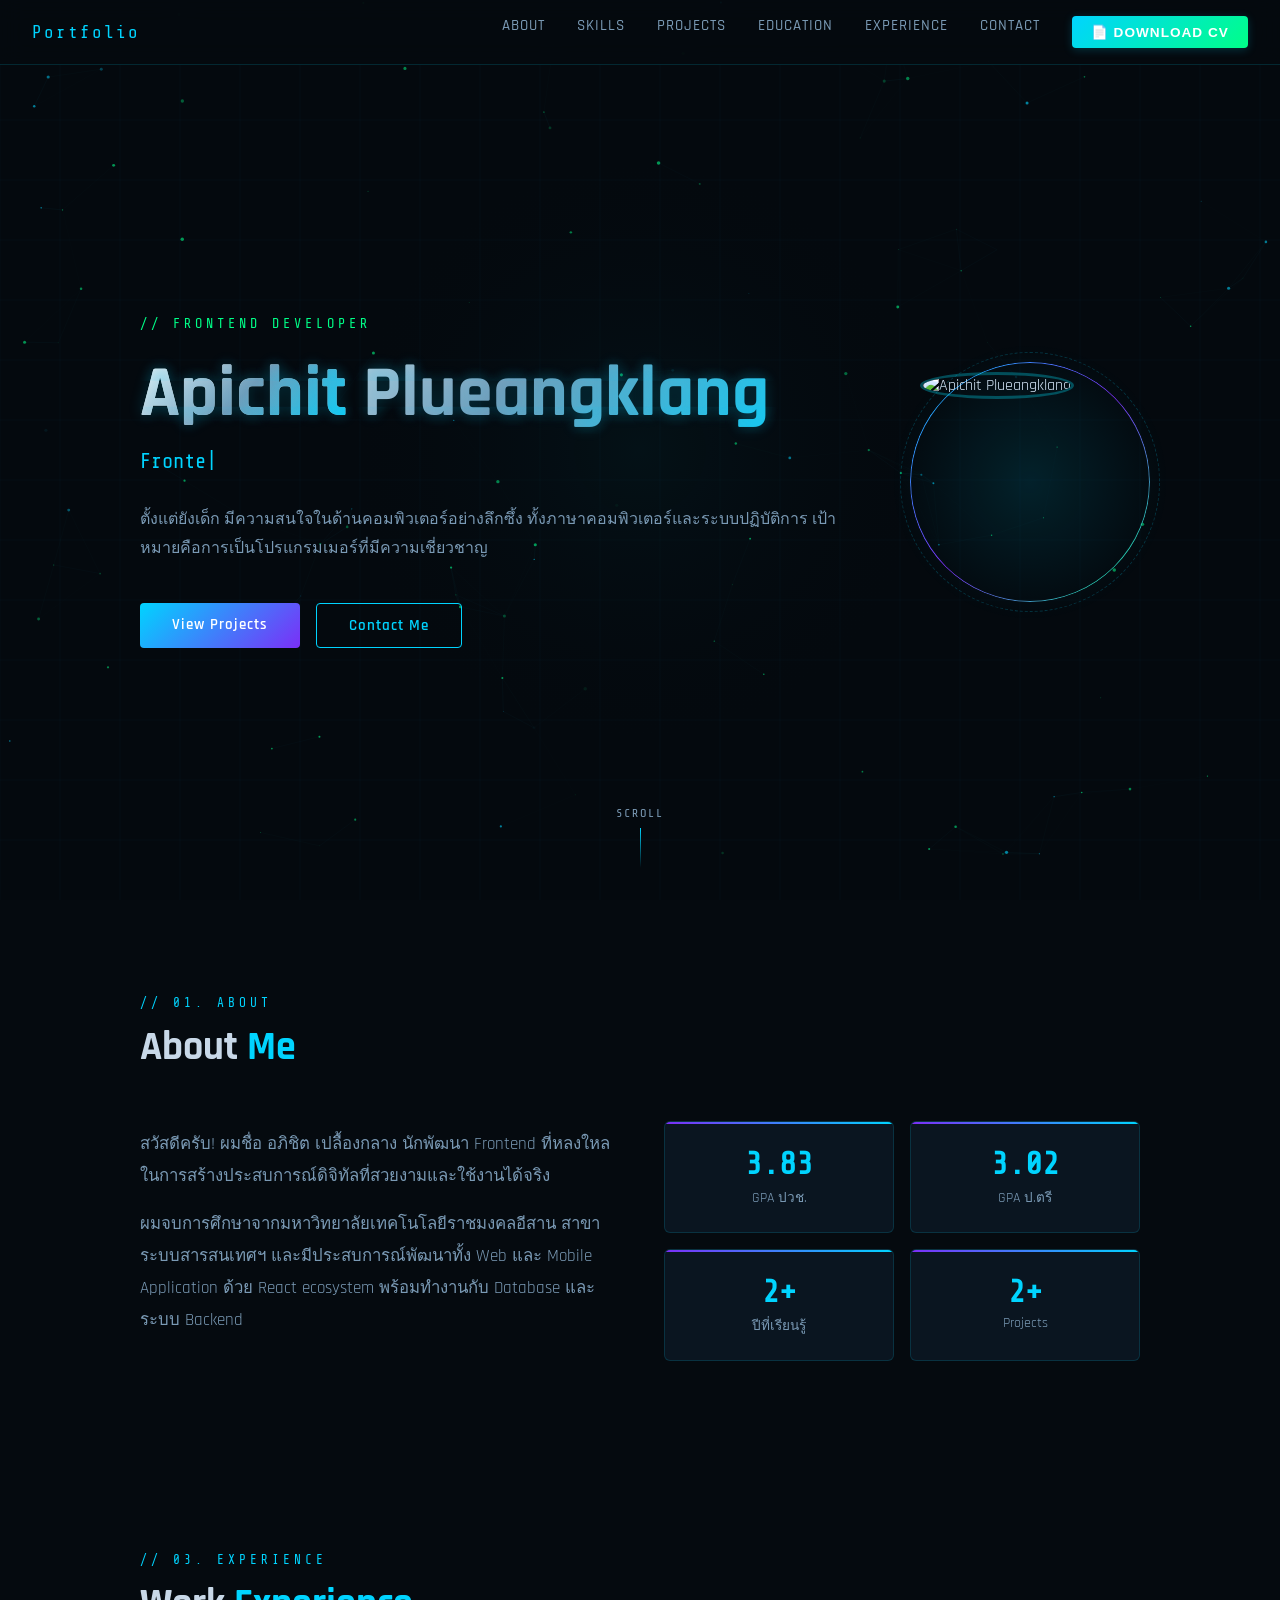
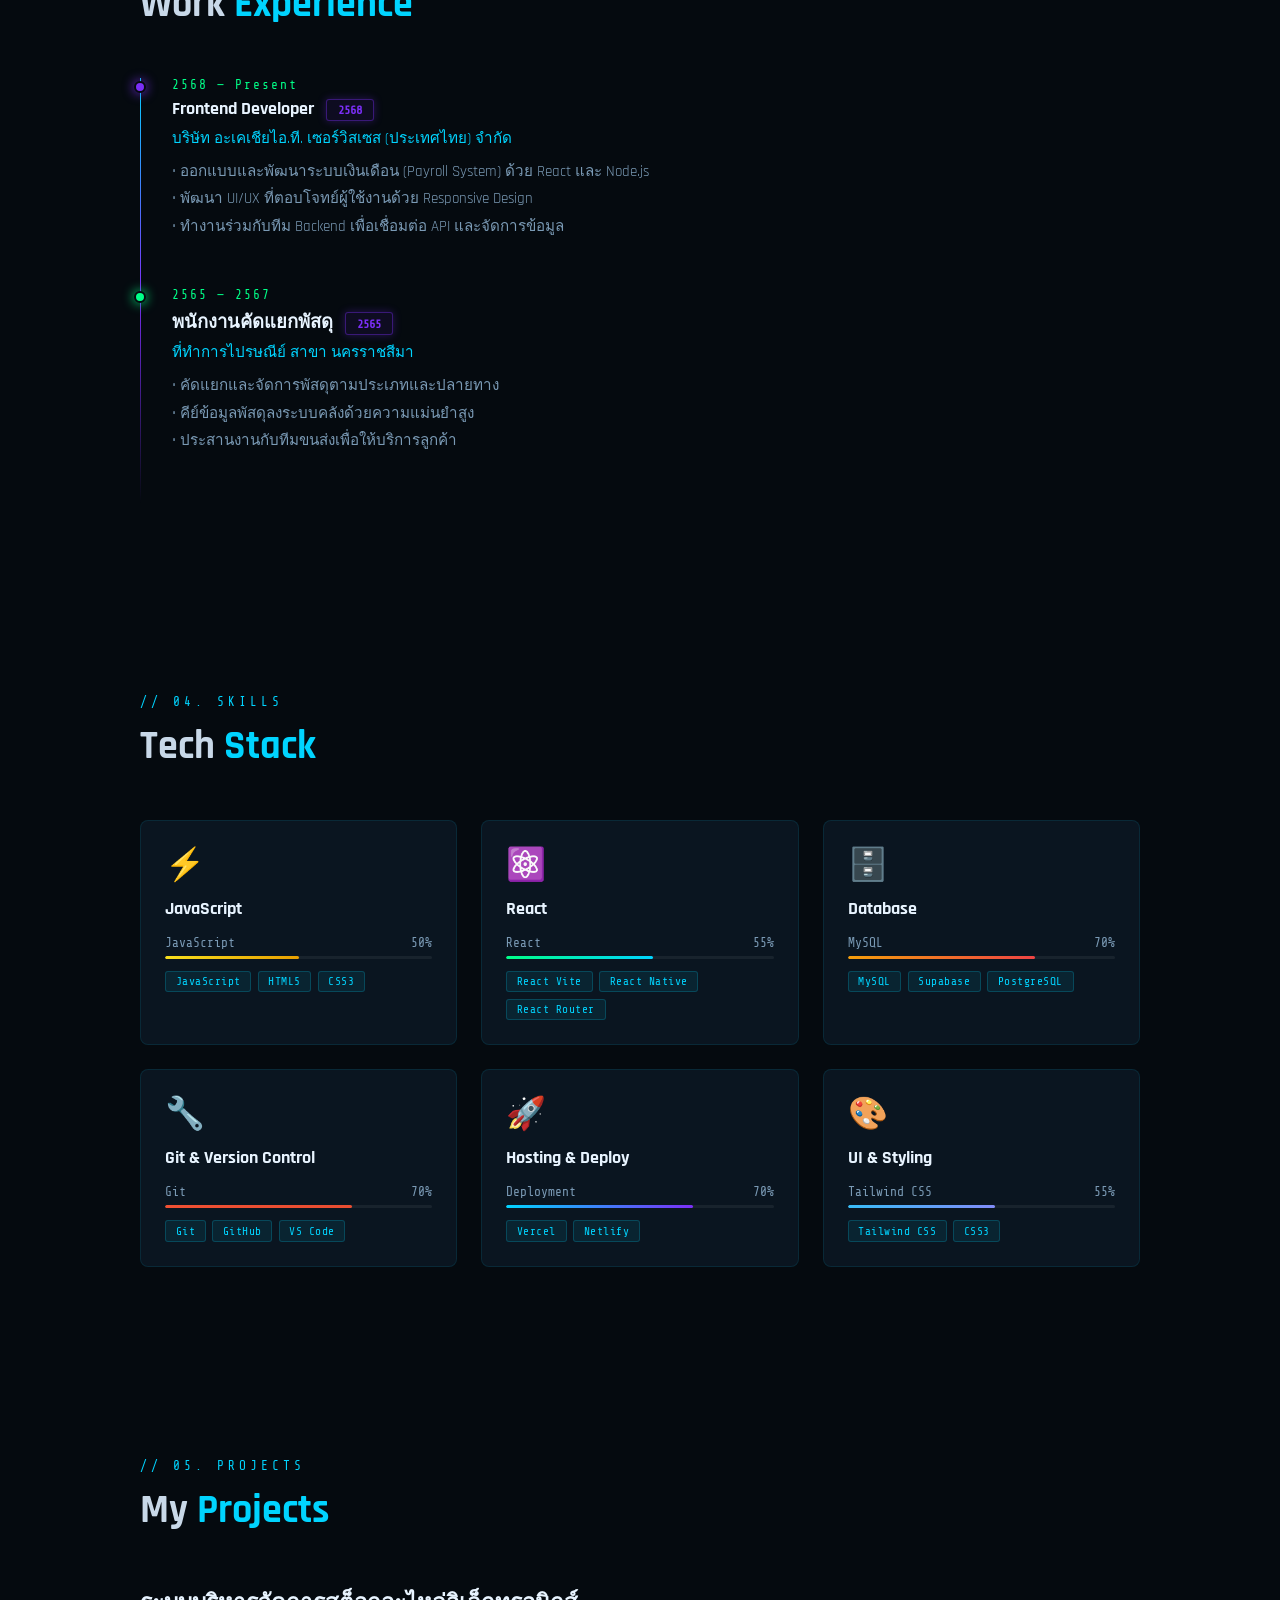
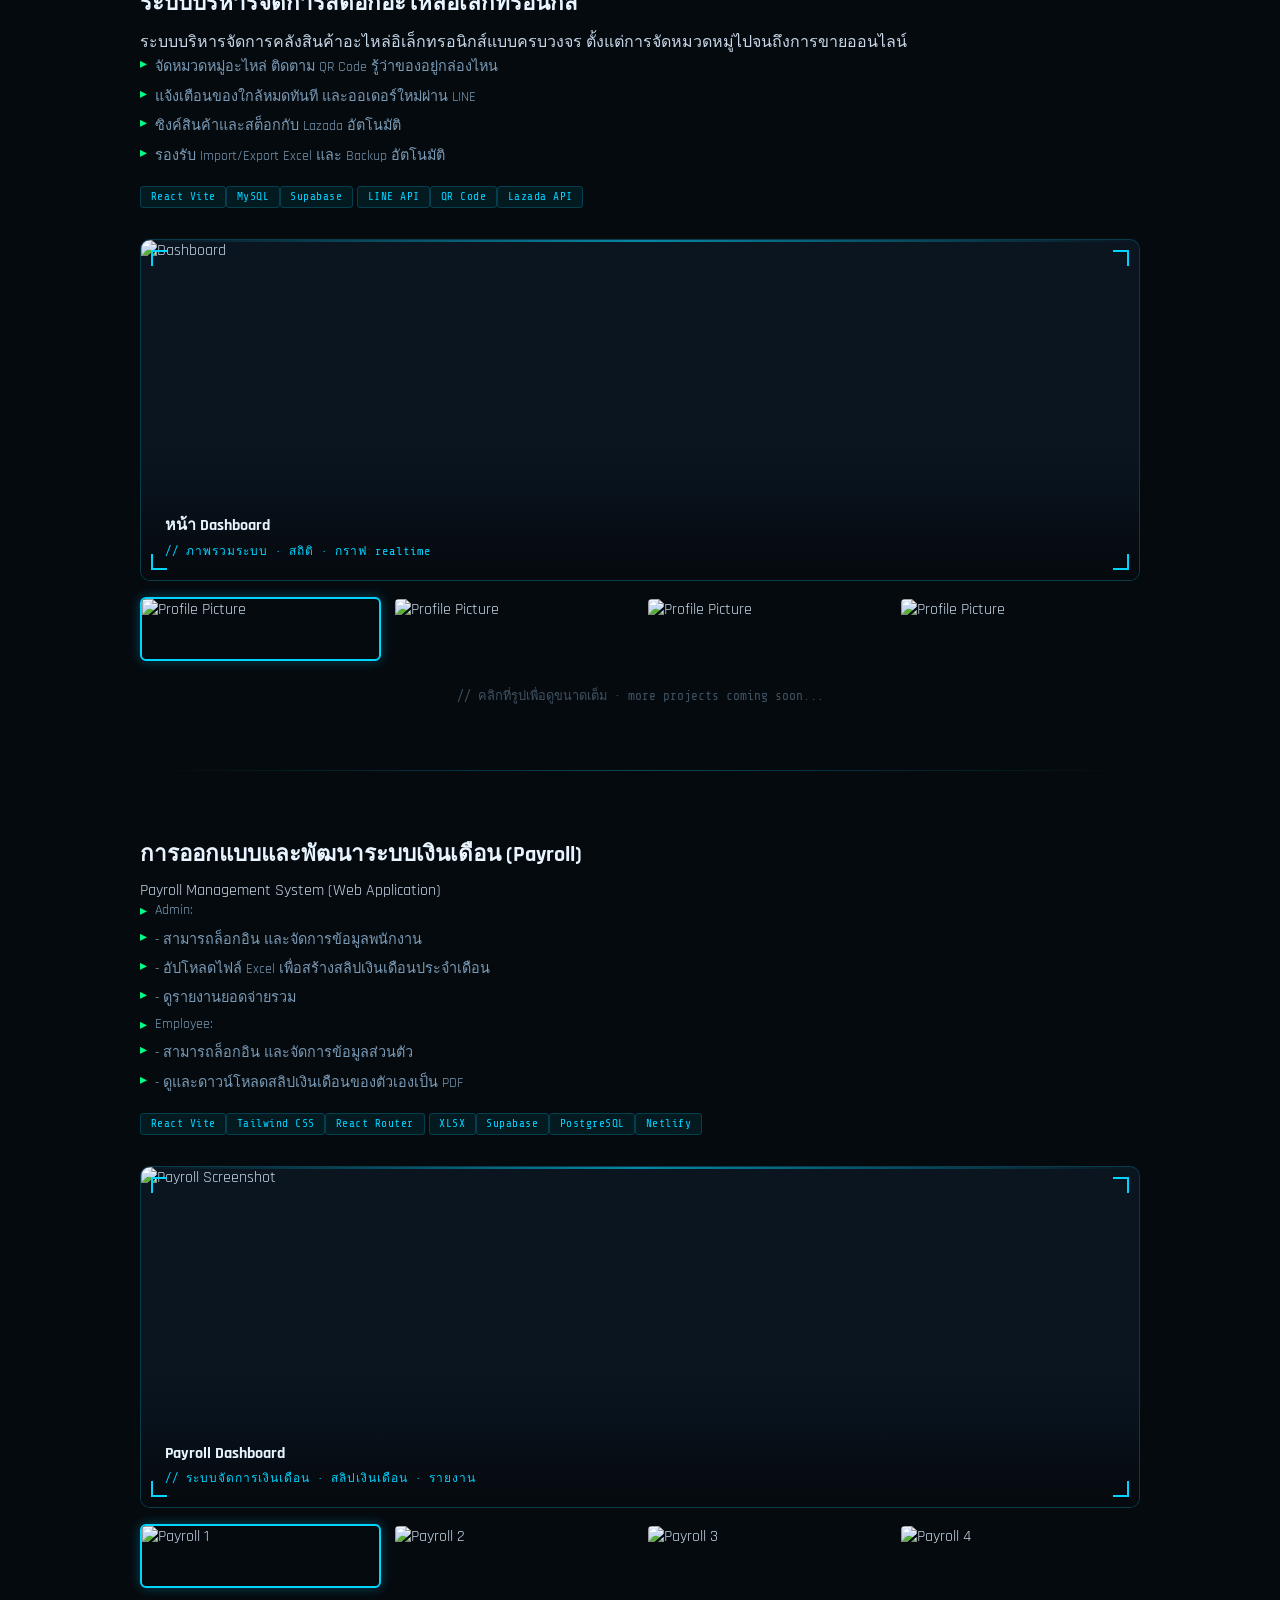
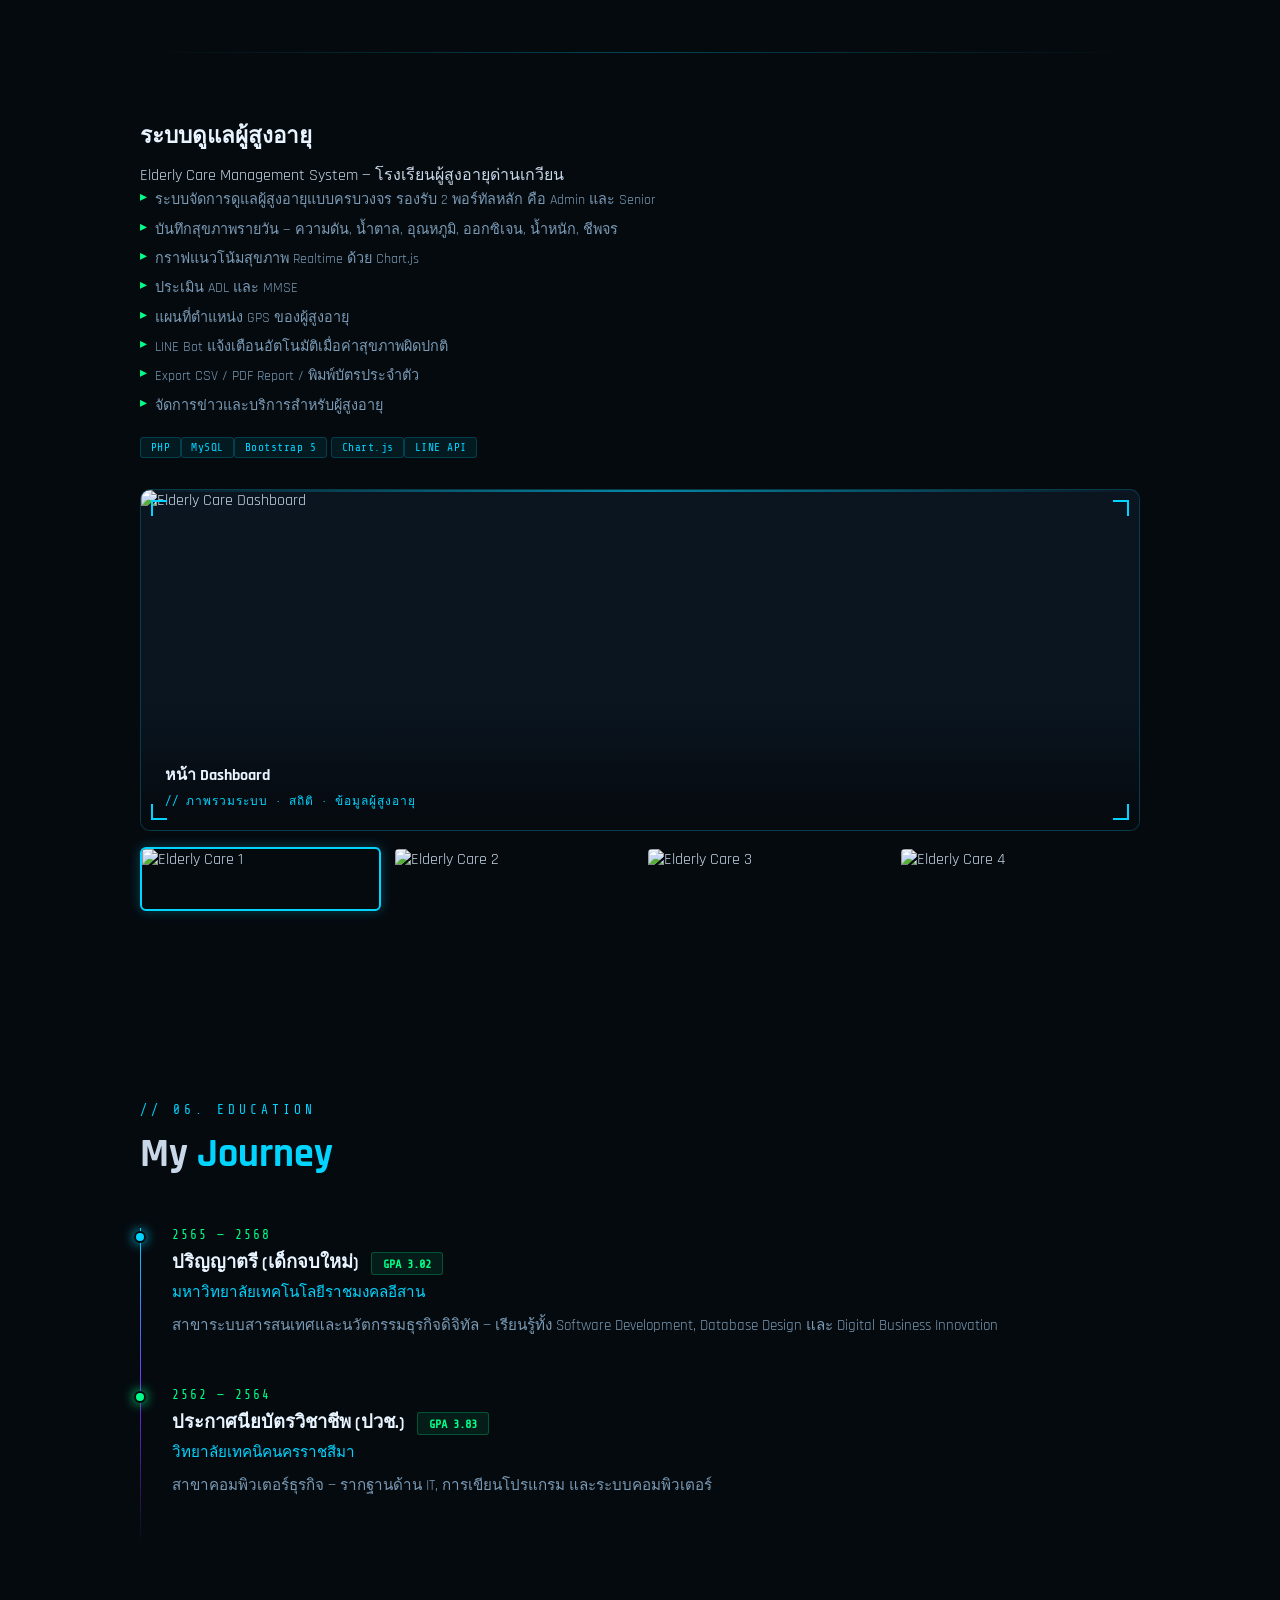
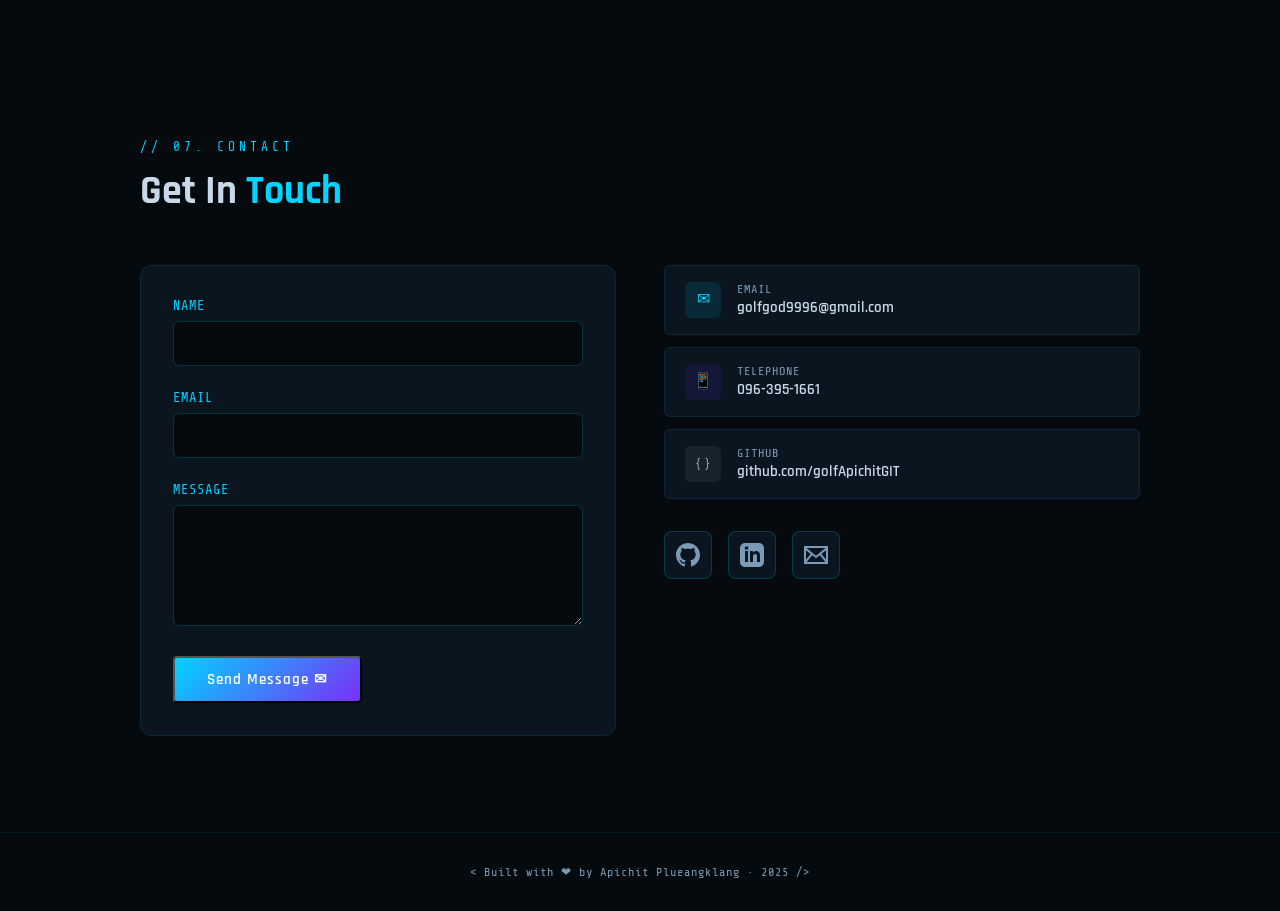
==== index.html @ c702f729 "add-CV" ====
<!DOCTYPE html>
<html lang="th">
<head>
<meta charset="UTF-8">
<meta name="viewport" content="width=device-width, initial-scale=1.0">
<title>Apichit Plueangklang — Frontend Developer</title>
<link rel="preconnect" href="https://fonts.googleapis.com">
<link href="https://fonts.googleapis.com/css2?family=Share+Tech+Mono&family=Rajdhani:wght@300;400;500;600;700&display=swap" rel="stylesheet">
<script src="https://cdn.jsdelivr.net/npm/@emailjs/browser@4/dist/email.min.js"></script>
<script src="https://cdnjs.cloudflare.com/ajax/libs/jspdf/2.5.1/jspdf.umd.min.js"></script>
<script src="https://cdn.jsdelivr.net/gh/nickthaweerat/jspdf-thai-font/THSarabunNew.js"></script>
<link rel="stylesheet" href="style.css">
</head>
<body>

<canvas id="canvas-bg"></canvas>

<div class="content">
<nav>
  <div class="nav-logo">Portfolio</div>
  <button class="nav-toggle" id="navToggle">☰</button>
  <div class="nav-links" id="navLinks">
    <a href="#about">About</a>
    <a href="#skills">Skills</a>
    <a href="#projects">Projects</a>
    <a href="#education">Education</a>
    <a href="#experience">Experience</a>
    <a href="#contact">Contact</a>
    <button class="nav-cv-btn" onclick="generateCV()">📄 Download CV</button>
  </div>
</nav>

<!-- HERO -->
<section id="hero">
  <div class="hero-inner">
    <div class="hero-left">
      <div class="hero-tag">// FRONTEND DEVELOPER</div>
      <h1 class="hero-name glitch" data-text="Apichit Plueangklang">
        <span>Apichit</span> Plueangklang
      </h1>
      <div class="hero-typed"><span id="typed-text"></span><span class="cursor">|</span></div>
      <p class="hero-desc">ตั้งแต่ยังเด็ก มีความสนใจในด้านคอมพิวเตอร์อย่างลึกซึ้ง ทั้งภาษาคอมพิวเตอร์และระบบปฏิบัติการ เป้าหมายคือการเป็นโปรแกรมเมอร์ที่มีความเชี่ยวชาญ</p>
      <div class="hero-btns">
        <a href="#projects" class="btn-primary">View Projects</a>
        <a href="#contact" class="btn-outline">Contact Me</a>
      </div>
    </div>
    <div class="hero-right">
      <div class="profile-wrap">
        <div class="profile-glow"></div>
        <div class="profile-ring"></div>
        <div class="profile-ring2"></div>
        <img class="profile-img" src="https://img1.pic.in.th/images/118c1b58081f3c3c9c.jpeg" alt="Apichit Plueangklang">
      </div>
    </div>
  </div>
  <div class="scroll-hint">
    <span>SCROLL</span>
    <div class="scroll-line"></div>
  </div>
</section>

<!-- ABOUT -->
<section id="about">
  <div class="section-inner">
    <div class="section-label">// 01. ABOUT</div>
    <h2 class="section-title">About <span>Me</span></h2>
    <div class="about-grid">
      <div class="about-text">
        <p>สวัสดีครับ! ผมชื่อ อภิชิต เปลื้องกลาง นักพัฒนา Frontend ที่หลงใหลในการสร้างประสบการณ์ดิจิทัลที่สวยงามและใช้งานได้จริง</p>
        <p>ผมจบการศึกษาจากมหาวิทยาลัยเทคโนโลยีราชมงคลอีสาน สาขาระบบสารสนเทศฯ และมีประสบการณ์พัฒนาทั้ง Web และ Mobile Application ด้วย React ecosystem พร้อมทำงานกับ Database และระบบ Backend</p>
      </div>
      <div class="about-stats">
        <div class="stat-box"><div class="stat-num">3.83</div><div class="stat-label">GPA ปวช.</div></div>
        <div class="stat-box"><div class="stat-num">3.02</div><div class="stat-label">GPA ป.ตรี</div></div>
        <div class="stat-box"><div class="stat-num">2+</div><div class="stat-label">ปีที่เรียนรู้</div></div>
        <div class="stat-box"><div class="stat-num">2+</div><div class="stat-label">Projects</div></div>
      </div>
    </div>
  </div>
</section>

<!-- EXPERIENCE -->
<section id="experience">
  <div class="section-inner">
    <div class="section-label">// 03. EXPERIENCE</div>
    <h2 class="section-title">Work <span>Experience</span></h2>
    <div class="timeline">
      <div class="timeline-item">
        <div class="timeline-dot" style="background:var(--accent3);box-shadow:0 0 12px var(--accent3)"></div>
        <div class="timeline-period">2568 — Present</div>
        <div class="timeline-title">Frontend Developer <span class="year-badge">2568</span></div>
        <div class="timeline-place">บริษัท อะเคเชียไอ.ที. เซอร์วิสเซส (ประเทศไทย) จำกัด</div>
        <div class="timeline-desc">
          • ออกแบบและพัฒนาระบบเงินเดือน (Payroll System) ด้วย React และ Node.js<br>
          • พัฒนา UI/UX ที่ตอบโจทย์ผู้ใช้งานด้วย Responsive Design<br>
          • ทำงานร่วมกับทีม Backend เพื่อเชื่อมต่อ API และจัดการข้อมูล
        </div>
      </div>
      <div class="timeline-item">
        <div class="timeline-dot" style="background:var(--accent2);box-shadow:0 0 12px var(--accent2)"></div>
        <div class="timeline-period">2565 — 2567</div>
        <div class="timeline-title">พนักงานคัดแยกพัสดุ <span class="year-badge">2565</span></div>
        <div class="timeline-place">ที่ทำการไปรษณีย์ สาขา นครราชสีมา</div>
        <div class="timeline-desc">
          • คัดแยกและจัดการพัสดุตามประเภทและปลายทาง<br>
          • คีย์ข้อมูลพัสดุลงระบบคลังด้วยความแม่นยำสูง<br>
          • ประสานงานกับทีมขนส่งเพื่อให้บริการลูกค้า
        </div>
      </div>
    </div>
  </div>
</section>

<!-- SKILLS -->
<section id="skills">
  <div class="section-inner">
    <div class="section-label">// 04. SKILLS</div>
    <h2 class="section-title">Tech <span>Stack</span></h2>
    <div class="skills-grid">

      <!-- ========== CARD 1: JavaScript ========== -->
      <div class="skill-card">
        <div class="skill-icon">⚡</div>
        <div class="skill-name">JavaScript</div>
        <div class="skill-bar-wrap">
          <!-- TODO: แก้ % ความสามารถ JavaScript ได้ที่นี่ (ค่าปัจจุบัน: 85%) -->
          <div class="skill-bar-label"><span>JavaScript</span><span>50%</span></div>
          <div class="skill-bar"><div class="skill-bar-fill" style="--w:50%;background:linear-gradient(90deg,#f7df1e,#e8a000)"></div></div>
        </div>
        <div class="skill-tags"><span class="tag">JavaScript</span><span class="tag">HTML5</span><span class="tag">CSS3</span></div>
      </div>

      <!-- ========== CARD 2: React ========== -->
      <div class="skill-card">
        <div class="skill-icon">⚛️</div>
        <div class="skill-name">React</div>
        <div class="skill-bar-wrap">
          <!-- TODO: แก้ % ความสามารถ React ได้ที่นี่ (ค่าปัจจุบัน: 80%) -->
          <div class="skill-bar-label"><span>React</span><span>55%</span></div>
          <div class="skill-bar"><div class="skill-bar-fill" style="--w:55%;background:linear-gradient(90deg,#00ff88,#00d4ff)"></div></div>
        </div>
        <div class="skill-tags"><span class="tag">React Vite</span><span class="tag">React Native</span><span class="tag">React Router</span></div>
      </div>

      <!-- ========== CARD 3: Database ========== -->
      <div class="skill-card">
        <div class="skill-icon">🗄️</div>
        <div class="skill-name">Database</div>
        <div class="skill-bar-wrap">
          <!-- TODO: แก้ % ความสามารถ Database ได้ที่นี่ (ค่าปัจจุบัน: 70%) -->
          <div class="skill-bar-label"><span>MySQL</span><span>70%</span></div>
          <div class="skill-bar"><div class="skill-bar-fill" style="--w:70%;background:linear-gradient(90deg,#f59e0b,#ef4444)"></div></div>
        </div>
        <div class="skill-tags"><span class="tag">MySQL</span><span class="tag">Supabase</span><span class="tag">PostgreSQL</span></div>
      </div>

      <!-- ========== CARD 4: Git & Version Control ========== -->
      <div class="skill-card">
        <div class="skill-icon">🔧</div>
        <div class="skill-name">Git & Version Control</div>
        <div class="skill-bar-wrap">
          <!-- TODO: แก้ % ความสามารถ Git ได้ที่นี่ (ค่าปัจจุบัน: 75%) -->
          <div class="skill-bar-label"><span>Git</span><span>70%</span></div>
          <div class="skill-bar"><div class="skill-bar-fill" style="--w:70%;background:linear-gradient(90deg,#f05033,#e84d31)"></div></div>
        </div>
        <div class="skill-tags"><span class="tag">Git</span><span class="tag">GitHub</span><span class="tag">VS Code</span></div>
      </div>

      <!-- ========== CARD 5: Hosting & Deployment ========== -->
      <div class="skill-card">
        <div class="skill-icon">🚀</div>
        <div class="skill-name">Hosting & Deploy</div>
        <div class="skill-bar-wrap">
          <!-- TODO: แก้ % ความสามารถ Deployment ได้ที่นี่ (ค่าปัจจุบัน: 70%) -->
          <div class="skill-bar-label"><span>Deployment</span><span>70%</span></div>
          <div class="skill-bar"><div class="skill-bar-fill" style="--w:70%;background:linear-gradient(90deg,#00d4ff,#7b2ff7)"></div></div>
        </div>
        <div class="skill-tags"><span class="tag">Vercel</span><span class="tag">Netlify</span></div>
      </div>

      <!-- ========== CARD 6: UI & Styling ========== -->
      <div class="skill-card">
        <div class="skill-icon">🎨</div>
        <div class="skill-name">UI & Styling</div>
        <div class="skill-bar-wrap">
          <!-- TODO: แก้ % ความสามารถ UI/Styling ได้ที่นี่ (ค่าปัจจุบัน: 75%) -->
          <div class="skill-bar-label"><span>Tailwind CSS</span><span>55%</span></div>
          <div class="skill-bar"><div class="skill-bar-fill" style="--w:55%;background:linear-gradient(90deg,#38bdf8,#818cf8)"></div></div>
        </div>
        <div class="skill-tags"><span class="tag">Tailwind CSS</span><span class="tag">CSS3</span></div>
      </div>

    </div>
  </div>
</section>

<!-- PROJECTS -->
<section id="projects">
  <div class="section-inner">
    <div class="section-label">// 05. PROJECTS</div>
    <h2 class="section-title">My <span>Projects</span></h2>

    <div class="project-header">
      <div class="project-info">
        <div class="project-title">ระบบบริหารจัดการสต็อกอะไหล่อิเล็กทรอนิกส์</div>
        <p class="project-desc">ระบบบริหารจัดการคลังสินค้าอะไหล่อิเล็กทรอนิกส์แบบครบวงจร ตั้งแต่การจัดหมวดหมู่ไปจนถึงการขายออนไลน์</p>
        <div class="project-features">
          <div class="feature">จัดหมวดหมู่อะไหล่ ติดตาม QR Code รู้ว่าของอยู่กล่องไหน</div>
          <div class="feature">แจ้งเตือนของใกล้หมดทันที และออเดอร์ใหม่ผ่าน LINE</div>
          <div class="feature">ซิงค์สินค้าและสต็อกกับ Lazada อัตโนมัติ</div>
          <div class="feature">รองรับ Import/Export Excel และ Backup อัตโนมัติ</div>
        </div>
        <div class="project-tech">
          <span class="tag">React Vite</span><span class="tag">MySQL</span><span class="tag">Supabase</span>
          <span class="tag">LINE API</span><span class="tag">QR Code</span><span class="tag">Lazada API</span>
        </div>
      </div>
    </div>

    <div class="gallery-wrap">
      <div class="gallery-main" id="galleryMain" onclick="openLightbox(currentSlide)">
        <div class="gallery-scan-line"></div>
        <div class="gallery-corner tl"></div>
        <div class="gallery-corner tr"></div>
        <div class="gallery-corner bl"></div>
        <div class="gallery-corner br"></div>
        <img class="gallery-main-img" id="mainImg" src="https://img2.pic.in.th/1c0763506bcdc5553.jpeg" alt="Dashboard">
        <div class="gallery-caption">
          <div class="gallery-caption-title" id="captionTitle">หน้า Dashboard</div>
          <div class="gallery-caption-sub" id="captionSub">// ภาพรวมระบบ · สถิติ · กราฟ realtime</div>
        </div>
      </div>
      <div class="gallery-thumbs">
        <div class="thumb active" onclick="switchSlide(0)">
          <img class="thumb-img" src="https://img2.pic.in.th/1c0763506bcdc5553.jpeg" alt="Profile Picture">
        </div>
        <div class="thumb" onclick="switchSlide(1)">
          <img class="thumb-img" src="https://img1.pic.in.th/images/26fa3a2a87722a77d.jpeg" alt="Profile Picture">
        </div>
        <div class="thumb" onclick="switchSlide(2)">
          <img class="thumb-img" src="https://img1.pic.in.th/images/3b6a8c22506cedfd7.jpeg" alt="Profile Picture">
        </div>
        <div class="thumb" onclick="switchSlide(3)">
          <img class="thumb-img" src="https://img2.pic.in.th/4fb7c12d9f33527ec.jpeg" alt="Profile Picture">
        </div>
      </div>
    </div>
    <p style="text-align:center;color:var(--text2);font-family:var(--mono);font-size:.8rem;margin-top:1.5rem;opacity:.5">// คลิกที่รูปเพื่อดูขนาดเต็ม · more projects coming soon...</p>

    <!-- Visual Divider -->
    <hr style="margin:4rem 0;border:0;height:1px;background:linear-gradient(90deg,transparent,var(--accent),transparent);opacity:.3">

    <!-- Second Project: Payroll System -->
    <div class="project-header">
      <div class="project-info">
        <div class="project-title">การออกแบบและพัฒนาระบบเงินเดือน (Payroll)</div>
        <p class="project-desc">Payroll Management System (Web Application)</p>
        <div class="project-features">
          <div class="feature">Admin:</div>
          <div class="feature">- สามารถล็อกอิน และจัดการข้อมูลพนักงาน</div>
          <div class="feature">- อัปโหลดไฟล์ Excel เพื่อสร้างสลิปเงินเดือนประจำเดือน</div>
          <div class="feature">- ดูรายงานยอดจ่ายรวม</div>
          <div class="feature">Employee:</div>
          <div class="feature">- สามารถล็อกอิน และจัดการข้อมูลส่วนตัว</div>
          <div class="feature">- ดูและดาวน์โหลดสลิปเงินเดือนของตัวเองเป็น PDF</div>
        </div>
        <div class="project-tech">
          <span class="tag">React Vite</span><span class="tag">Tailwind CSS</span><span class="tag">React Router</span>
          <span class="tag">XLSX</span><span class="tag">Supabase</span><span class="tag">PostgreSQL</span><span class="tag">Netlify</span>
        </div>
      </div>
    </div>

    <div class="gallery-wrap">
      <div class="gallery-main" id="galleryMain2" onclick="openLightbox2(currentSlide2)">
        <div class="gallery-scan-line"></div>
        <div class="gallery-corner tl"></div>
        <div class="gallery-corner tr"></div>
        <div class="gallery-corner bl"></div>
        <div class="gallery-corner br"></div>
        <!-- TODO: ใส่ลิงค์รูปที่ 1 ของโปรเจกต์ Payroll -->
        <img class="gallery-main-img" id="mainImg2" src="https://img2.pic.in.th/payroll_01_dashboard.jpeg" alt="Payroll Screenshot">
        <div class="gallery-caption">
          <div class="gallery-caption-title" id="captionTitle2">Payroll Dashboard</div>
          <div class="gallery-caption-sub" id="captionSub2">// ระบบจัดการเงินเดือน · สลิปเงินเดือน · รายงาน</div>
        </div>
      </div>
      <div class="gallery-thumbs">
        <div class="thumb active" onclick="switchSlide2(0)">
          <img class="thumb-img" src="https://img2.pic.in.th/payroll_01_dashboard.jpeg" alt="Payroll 1">
          <!-- TODO: ใส่ลิงค์รูปที่ 1 -->
        </div>
        <div class="thumb" onclick="switchSlide2(1)">
          <img class="thumb-img" src="https://img1.pic.in.th/images/payroll_02_salary_management.jpeg" alt="Payroll 2">
          <!-- TODO: ใส่ลิงค์รูปที่ 2 -->
        </div>
        <div class="thumb" onclick="switchSlide2(2)">
          <img class="thumb-img" src="https://img1.pic.in.th/images/payroll_03_manage_users.jpeg" alt="Payroll 3">
          <!-- TODO: ใส่ลิงค์รูปที่ 3 -->
        </div>
        <div class="thumb" onclick="switchSlide2(3)">
          <img class="thumb-img" src="https://img2.pic.in.th/payroll_04_my_payslips.jpeg" alt="Payroll 4">
          <!-- TODO: ใส่ลิงค์รูปที่ 4 -->
        </div>
      </div>
    </div>

    <!-- Visual Divider -->
    <hr style="margin:4rem 0;border:0;height:1px;background:linear-gradient(90deg,transparent,var(--accent),transparent);opacity:.3">

    <!-- Third Project: Elderly Care Management System -->
    <div class="project-header">
      <div class="project-info">
        <div class="project-title">ระบบดูแลผู้สูงอายุ</div>
        <p class="project-desc">Elderly Care Management System — โรงเรียนผู้สูงอายุด่านเกวียน</p>
        <div class="project-features">
          <div class="feature">ระบบจัดการดูแลผู้สูงอายุแบบครบวงจร รองรับ 2 พอร์ทัลหลัก คือ Admin และ Senior</div>
          <div class="feature">บันทึกสุขภาพรายวัน — ความดัน, น้ำตาล, อุณหภูมิ, ออกซิเจน, น้ำหนัก, ชีพจร</div>
          <div class="feature">กราฟแนวโน้มสุขภาพ Realtime ด้วย Chart.js</div>
          <div class="feature">ประเมิน ADL และ MMSE</div>
          <div class="feature">แผนที่ตำแหน่ง GPS ของผู้สูงอายุ</div>
          <div class="feature">LINE Bot แจ้งเตือนอัตโนมัติเมื่อค่าสุขภาพผิดปกติ</div>
          <div class="feature">Export CSV / PDF Report / พิมพ์บัตรประจำตัว</div>
          <div class="feature">จัดการข่าวและบริการสำหรับผู้สูงอายุ</div>
        </div>
        <div class="project-tech">
          <span class="tag">PHP</span><span class="tag">MySQL</span><span class="tag">Bootstrap 5</span>
          <span class="tag">Chart.js</span><span class="tag">LINE API</span>
        </div>
      </div>
    </div>

    <div class="gallery-wrap">
      <div class="gallery-main" id="galleryMain3" onclick="openLightbox3(currentSlide3)">
        <div class="gallery-scan-line"></div>
        <div class="gallery-corner tl"></div>
        <div class="gallery-corner tr"></div>
        <div class="gallery-corner bl"></div>
        <div class="gallery-corner br"></div>
        <img class="gallery-main-img" id="mainImg3" src="https://img1.pic.in.th/images/1923e575724645e66.jpg" alt="Elderly Care Dashboard">
        <div class="gallery-caption">
          <div class="gallery-caption-title" id="captionTitle3">หน้า Dashboard</div>
          <div class="gallery-caption-sub" id="captionSub3">// ภาพรวมระบบ · สถิติ · ข้อมูลผู้สูงอายุ</div>
        </div>
      </div>
      <div class="gallery-thumbs">
        <div class="thumb active" onclick="switchSlide3(0)">
          <img class="thumb-img" src="https://img1.pic.in.th/images/1923e575724645e66.jpg" alt="Elderly Care 1">
        </div>
        <div class="thumb" onclick="switchSlide3(1)">
          <img class="thumb-img" src="https://img1.pic.in.th/images/2e2f67c3673667913.jpg" alt="Elderly Care 2">
        </div>
        <div class="thumb" onclick="switchSlide3(2)">
          <img class="thumb-img" src="https://img2.pic.in.th/3bb679e01c6febcf5.jpg" alt="Elderly Care 3">
        </div>
        <div class="thumb" onclick="switchSlide3(3)">
          <img class="thumb-img" src="https://img2.pic.in.th/4787e6f4acda5a45b.jpg" alt="Elderly Care 4">
        </div>
      </div>
    </div>
  </div>
</section>

<!-- LIGHTBOX -->
<div class="lightbox" id="lightbox" onclick="closeLightboxOutside(event)">
  <div class="lightbox-inner">
    <button class="lightbox-close" onclick="closeLightbox()">[ ESC ]</button>
    <button class="lightbox-nav lightbox-prev" onclick="lightboxNav(-1)">&#8249;</button>
    <img id="lightboxImg" src="" alt="">
    <button class="lightbox-nav lightbox-next" onclick="lightboxNav(1)">&#8250;</button>
  </div>
</div>

<!-- LIGHTBOX 2 -->
<div class="lightbox" id="lightbox2" onclick="closeLightboxOutside2(event)">
  <div class="lightbox-inner">
    <button class="lightbox-close" onclick="closeLightbox2()">[ ESC ]</button>
    <button class="lightbox-nav lightbox-prev" onclick="lightboxNav2(-1)">&#8249;</button>
    <img id="lightboxImg2" src="" alt="">
    <button class="lightbox-nav lightbox-next" onclick="lightboxNav2(1)">&#8250;</button>
  </div>
</div>

<!-- LIGHTBOX 3 -->
<div class="lightbox" id="lightbox3" onclick="closeLightboxOutside3(event)">
  <div class="lightbox-inner">
    <button class="lightbox-close" onclick="closeLightbox3()">[ ESC ]</button>
    <button class="lightbox-nav lightbox-prev" onclick="lightboxNav3(-1)">&#8249;</button>
    <img id="lightboxImg3" src="" alt="">
    <button class="lightbox-nav lightbox-next" onclick="lightboxNav3(1)">&#8250;</button>
  </div>
</div>

<!-- EDUCATION -->
<section id="education">
  <div class="section-inner">
    <div class="section-label">// 06. EDUCATION</div>
    <h2 class="section-title">My <span>Journey</span></h2>
    <div class="timeline">
      <div class="timeline-item">
        <div class="timeline-dot"></div>
        <div class="timeline-period">2565 — 2568</div>
        <div class="timeline-title">ปริญญาตรี (เด็กจบใหม่) <span class="gpa-badge">GPA 3.02</span></div>
        <div class="timeline-place">มหาวิทยาลัยเทคโนโลยีราชมงคลอีสาน</div>
        <div class="timeline-desc">สาขาระบบสารสนเทศและนวัตกรรมธุรกิจดิจิทัล — เรียนรู้ทั้ง Software Development, Database Design และ Digital Business Innovation</div>
      </div>
      <div class="timeline-item">
        <div class="timeline-dot" style="background:var(--accent2);box-shadow:0 0 12px var(--accent2)"></div>
        <div class="timeline-period">2562 — 2564</div>
        <div class="timeline-title">ประกาศนียบัตรวิชาชีพ (ปวช.) <span class="gpa-badge">GPA 3.83</span></div>
        <div class="timeline-place">วิทยาลัยเทคนิคนครราชสีมา</div>
        <div class="timeline-desc">สาขาคอมพิวเตอร์ธุรกิจ — รากฐานด้าน IT, การเขียนโปรแกรม และระบบคอมพิวเตอร์</div>
      </div>
    </div>
  </div>
</section>


<!-- CONTACT -->
<section id="contact">
  <div class="section-inner">
    <div class="section-label">// 07. CONTACT</div>
    <h2 class="section-title">Get In <span>Touch</span></h2>
    <div class="contact-grid">
      <div class="contact-form">
        <form id="contactForm" onsubmit="handleContactSubmit(event)">
          <div class="form-group">
            <label for="name" class="form-label">NAME</label>
            <input type="text" id="name" name="name" class="form-input" required>
          </div>
          <div class="form-group">
            <label for="email" class="form-label">EMAIL</label>
            <input type="email" id="email" name="email" class="form-input" required>
          </div>
          <div class="form-group">
            <label for="message" class="form-label">MESSAGE</label>
            <textarea id="message" name="message" class="form-textarea" rows="5" required></textarea>
          </div>
          <button type="submit" class="btn-primary">Send Message ✉</button>
        </form>
      </div>
      <div class="contact-info">
        <div class="contact-links">
          <a href="mailto:golfgod9996@gmail.com" class="contact-link">
            <div class="contact-icon email">✉</div>
            <div class="contact-detail"><span class="contact-detail-label">EMAIL</span><span class="contact-detail-val">golfgod9996@gmail.com</span></div>
          </a>
          <a href="tel:0963951661" class="contact-link">
            <div class="contact-icon tel">📱</div>
            <div class="contact-detail"><span class="contact-detail-label">TELEPHONE</span><span class="contact-detail-val">096-395-1661</span></div>
          </a>
          <a href="https://github.com/golfApichitGIT" class="contact-link">
            <div class="contact-icon github">{ }</div>
            <div class="contact-detail"><span class="contact-detail-label">GITHUB</span><span class="contact-detail-val">github.com/golfApichitGIT</span></div>
          </a>
        </div>
        <div class="social-links">
          <a href="https://github.com/golfApichitGIT" class="social-link" title="GitHub">
            <svg width="24" height="24" viewBox="0 0 24 24" fill="currentColor">
              <path d="M12 0c-6.626 0-12 5.373-12 12 0 5.302 3.438 9.8 8.207 11.387.599.111.793-.261.793-.577v-2.234c-3.338.726-4.033-1.416-4.033-1.416-.546-1.387-1.333-1.756-1.333-1.756-1.089-.745.083-.729.083-.729 1.205.084 1.839 1.237 1.839 1.237 1.07 1.834 2.807 1.304 3.492.997.107-.775.418-1.305.762-1.604-2.665-.305-5.467-1.334-5.467-5.931 0-1.311.469-2.381 1.236-3.221-.124-.303-.535-1.524.117-3.176 0 0 1.008-.322 3.301 1.23.957-.266 1.983-.399 3.003-.404 1.02.005 2.047.138 3.006.404 2.291-1.552 3.297-1.23 3.297-1.23.653 1.653.242 2.874.118 3.176.77.84 1.235 1.911 1.235 3.221 0 4.609-2.807 5.624-5.479 5.921.43.372.823 1.102.823 2.222v3.293c0 .319.192.694.801.576 4.765-1.589 8.199-6.086 8.199-11.386 0-6.627-5.373-12-12-12z"/>
            </svg>
          </a>
          <a href="https://www.linkedin.com/in/apichit-pulangklang-5ba726401/" class="social-link" title="LinkedIn">
            <svg width="24" height="24" viewBox="0 0 24 24" fill="currentColor">
              <path d="M19 0h-14c-2.761 0-5 2.239-5 5v14c0 2.761 2.239 5 5 5h14c2.762 0 5-2.239 5-5v-14c0-2.761-2.238-5-5-5zm-11 19h-3v-11h3v11zm-1.5-12.268c-.966 0-1.75-.79-1.75-1.764s.784-1.764 1.75-1.764 1.75.79 1.75 1.764-.783 1.764-1.75 1.764zm13.5 12.268h-3v-5.604c0-3.368-4-3.113-4 0v5.604h-3v-11h3v1.765c1.396-2.586 7-2.777 7 2.476v6.759z"/>
            </svg>
          </a>
          <a href="mailto:golfgod9996@gmail.com" class="social-link" title="Email">
            <svg width="24" height="24" viewBox="0 0 24 24" fill="currentColor">
              <path d="M0 3v18h24v-18h-24zm6.623 7.929l-4.623 5.712v-9.458l4.623 3.746zm-4.141-5.929h19.035l-9.517 7.713-9.518-7.713zm5.694 7.188l3.824 3.099 3.83-3.104 5.612 6.817h-18.779l5.513-6.812zm9.208-1.264l4.616-3.741v9.348l-4.616-5.607z"/>
            </svg>
          </a>
        </div>
      </div>
    </div>
  </div>
</section>

<footer>
  <p>&lt; Built with ❤ by Apichit Plueangklang · 2025 /&gt;</p>
</footer>
</div>

<script src="js/contact.js"></script>
<script type="module" src="js/main.js"></script>
</body>
</html>
---- style.css ----
*{margin:0;padding:0;box-sizing:border-box}
:root{
  --bg:#050a0f;--bg2:#0a1520;--bg3:#0d1f2d;
  --accent:#00d4ff;--accent2:#00ff88;--accent3:#7b2ff7;
  --text:#c8d8e8;--text2:#7a9ab5;
  --mono:'Share Tech Mono',monospace;--sans:'Rajdhani',sans-serif;
}
html{scroll-behavior:smooth}
body{background:var(--bg);color:var(--text);font-family:var(--sans);overflow-x:hidden;min-height:100vh}
#canvas-bg{position:fixed;top:0;left:0;width:100%;height:100%;z-index:0;pointer-events:none}
.content{position:relative;z-index:1}

/* NAV */
nav{position:fixed;top:0;left:0;width:100%;z-index:100;padding:1rem 2rem;display:flex;justify-content:space-between;align-items:center;background:rgba(5,10,15,0.85);backdrop-filter:blur(12px);border-bottom:1px solid rgba(0,212,255,0.15)}
.nav-logo{font-family:var(--mono);color:var(--accent);font-size:1.1rem;letter-spacing:2px}
.nav-links{display:flex;gap:2rem}
.nav-toggle{display:none;background:none;border:none;color:var(--accent);font-size:1.5rem;cursor:pointer;padding:.5rem;border-radius:4px;transition:background .3s}
.nav-toggle:hover{background:rgba(0,212,255,.1)}
.nav-links a{color:var(--text2);text-decoration:none;font-size:.95rem;font-weight:500;letter-spacing:1px;text-transform:uppercase;transition:color .3s;position:relative}
.nav-links a::after{content:'';position:absolute;bottom:-4px;left:0;width:0;height:1px;background:var(--accent);transition:width .3s}
.nav-links a:hover{color:var(--accent)}
.nav-links a:hover::after{width:100%}

/* Active nav link styling */
.nav-links a.active{color:var(--accent)}
.nav-links a.active::after{width:100%}
.nav-cv-btn{padding:.5rem 1.2rem;background:linear-gradient(135deg,var(--accent),var(--accent2));color:#fff;border:none;border-radius:4px;font-size:.85rem;font-weight:600;letter-spacing:1px;cursor:pointer;transition:all .3s;text-transform:uppercase;box-shadow:0 2px 10px rgba(0,212,255,.2)}
.nav-cv-btn:hover{transform:translateY(-1px);box-shadow:0 4px 20px rgba(0,212,255,.4);background:linear-gradient(135deg,var(--accent2),var(--accent))}

/* HERO */
#hero{min-height:100vh;display:flex;align-items:center;justify-content:center;padding:2rem;padding-top:6rem;position:relative}
.hero-inner{max-width:1000px;width:100%;display:grid;grid-template-columns:1fr auto;gap:4rem;align-items:center}
.hero-tag{font-family:var(--mono);color:var(--accent2);font-size:.85rem;letter-spacing:4px;margin-bottom:1.5rem;opacity:0;animation:fadeUp .8s .3s forwards}
.hero-name{font-size:clamp(2.2rem,6vw,4.5rem);font-weight:700;line-height:1.1;margin-bottom:1rem;opacity:0;animation:fadeUp .8s .5s forwards;background:linear-gradient(135deg,#ffffff 0%,var(--text2) 50%,var(--accent) 100%);-webkit-background-clip:text;-webkit-text-fill-color:transparent;background-clip:text;text-shadow:0px 0px 15px rgba(0,212,255,.2);color:var(--accent)}
.hero-name span{background:linear-gradient(135deg,#ffffff 0%,var(--text2) 50%,var(--accent) 100%);-webkit-background-clip:text;-webkit-text-fill-color:transparent;background-clip:text;text-shadow:0px 0px 15px rgba(0,212,255,.2);color:var(--accent)}
.hero-typed{font-family:var(--mono);font-size:clamp(.9rem,2.5vw,1.3rem);color:var(--accent);min-height:2rem;margin-bottom:1.5rem;opacity:0;animation:fadeUp .8s .7s forwards}
.cursor{animation:blink 1s infinite;color:var(--accent)}
.hero-desc{color:var(--text2);line-height:1.8;margin-bottom:2.5rem;opacity:0;animation:fadeUp .8s .9s forwards;font-size:1rem}
.hero-btns{display:flex;gap:1rem;flex-wrap:wrap;opacity:0;animation:fadeUp .8s 1.1s forwards}
.btn-primary{padding:.75rem 2rem;background:linear-gradient(135deg,var(--accent),var(--accent3));color:#fff;text-decoration:none;border-radius:4px;font-family:var(--sans);font-weight:600;letter-spacing:1px;font-size:.95rem;transition:transform .2s,box-shadow .2s;display:inline-block}
.btn-primary:hover{transform:translateY(-2px);box-shadow:0 8px 30px rgba(0,212,255,.35)}
.btn-outline{padding:.75rem 2rem;border:1px solid var(--accent);color:var(--accent);text-decoration:none;border-radius:4px;font-family:var(--sans);font-weight:600;letter-spacing:1px;font-size:.95rem;transition:all .2s;display:inline-block}
.btn-outline:hover{background:rgba(0,212,255,.1);transform:translateY(-2px)}

/* PROFILE */
.hero-right{opacity:0;animation:fadeUp .8s .6s forwards}
.profile-wrap{position:relative;width:220px;height:220px}
.profile-ring{position:absolute;inset:-10px;border-radius:50%;border:1.5px solid transparent;background:linear-gradient(135deg,var(--accent),var(--accent3),var(--accent2)) border-box;-webkit-mask:linear-gradient(#fff 0 0) padding-box,linear-gradient(#fff 0 0);mask:linear-gradient(#fff 0 0) padding-box,linear-gradient(#fff 0 0);-webkit-mask-composite:xor;mask-composite:exclude;animation:spinRing 8s linear infinite}
.profile-ring2{position:absolute;inset:-20px;border-radius:50%;border:1px dashed rgba(0,212,255,.2);animation:spinRing 15s linear infinite reverse}
.profile-glow{position:absolute;inset:-30px;border-radius:50%;background:radial-gradient(circle,rgba(0,212,255,.12) 0%,transparent 70%);animation:pulseGlow 3s ease-in-out infinite}
.profile-img{width:220px;height:220px;border-radius:50%;object-fit:cover;object-position:center top;border:3px solid rgba(0,212,255,.3);position:relative;z-index:2;filter:brightness(1.05) contrast(1.05)}
.profile-dots{position:absolute;inset:0;border-radius:50%;overflow:hidden;pointer-events:none}

/* SCROLL HINT */
.scroll-hint{position:absolute;bottom:2rem;left:50%;transform:translateX(-50%);font-family:var(--mono);font-size:.75rem;color:var(--text2);letter-spacing:2px;display:flex;flex-direction:column;align-items:center;gap:.5rem;opacity:0;animation:fadeIn 1s 2s forwards}
.scroll-line{width:1px;height:40px;background:linear-gradient(to bottom,var(--accent),transparent);animation:scrollAnim 2s infinite}

/* SECTIONS */
section{padding:6rem 2rem}
.section-inner{max-width:1000px;margin:0 auto}
.section-label{font-family:var(--mono);color:var(--accent);font-size:.8rem;letter-spacing:4px;text-transform:uppercase;margin-bottom:.75rem;opacity:0;transform:translateY(30px);transition:all .7s}
.section-title{font-size:clamp(1.8rem,4vw,2.5rem);font-weight:700;margin-bottom:3rem;opacity:0;transform:translateY(30px);transition:all .7s .1s}
.section-title span{color:var(--accent)}
.in-view .section-label,.in-view .section-title{opacity:1;transform:translateY(0)}

/* ABOUT */
.about-grid{display:grid;grid-template-columns:1fr 1fr;gap:3rem;align-items:center}
.about-text p{color:var(--text2);line-height:1.9;margin-bottom:1rem;font-size:1.05rem;opacity:0;transform:translateY(20px);transition:all .6s}
.in-view .about-text p:nth-child(1){opacity:1;transform:translateY(0);transition-delay:.2s}
.in-view .about-text p:nth-child(2){opacity:1;transform:translateY(0);transition-delay:.35s}
.about-stats{display:grid;grid-template-columns:1fr 1fr;gap:1rem}
.stat-box{background:var(--bg2);border:1px solid rgba(0,212,255,.15);border-radius:6px;padding:1.5rem;text-align:center;opacity:0;transform:translateY(20px);transition:all .6s;position:relative;overflow:hidden}
.stat-box::before{content:'';position:absolute;top:0;left:0;width:100%;height:2px;background:linear-gradient(90deg,var(--accent3),var(--accent))}
.in-view .stat-box:nth-child(1){opacity:1;transform:translateY(0);transition-delay:.3s}
.in-view .stat-box:nth-child(2){opacity:1;transform:translateY(0);transition-delay:.4s}
.in-view .stat-box:nth-child(3){opacity:1;transform:translateY(0);transition-delay:.5s}
.in-view .stat-box:nth-child(4){opacity:1;transform:translateY(0);transition-delay:.6s}

/* Timeline stagger animation */
.stat-num{font-size:2rem;font-weight:700;color:var(--accent);font-family:var(--mono)}
.stat-label{font-size:.85rem;color:var(--text2);margin-top:.25rem}

/* SKILLS */
.skills-grid{display:grid;grid-template-columns:repeat(auto-fill,minmax(280px,1fr));gap:1.5rem}
.skill-card{background:var(--bg2);border:1px solid rgba(0,212,255,.1);border-radius:8px;padding:1.5rem;opacity:0;transform:translateY(30px);transition:all .6s;cursor:default;position:relative;overflow:hidden}
.skill-card::after{content:'';position:absolute;inset:0;background:linear-gradient(135deg,rgba(0,212,255,.03),rgba(123,47,247,.03));opacity:0;transition:opacity .3s}
.skill-card:hover::after{opacity:1}
.skill-card:hover{border-color:rgba(0,212,255,.35);transform:translateY(-4px)!important}
.in-view .skill-card:nth-child(1){opacity:1;transform:translateY(0);transition-delay:.1s}
.in-view .skill-card:nth-child(2){opacity:1;transform:translateY(0);transition-delay:.2s}
.in-view .skill-card:nth-child(3){opacity:1;transform:translateY(0);transition-delay:.3s}
.in-view .skill-card:nth-child(4){opacity:1;transform:translateY(0);transition-delay:.4s}
.in-view .skill-card:nth-child(5){opacity:1;transform:translateY(0);transition-delay:.5s}
.in-view .skill-card:nth-child(6){opacity:1;transform:translateY(0);transition-delay:.6s}
.skill-icon{font-size:2rem;margin-bottom:.75rem}
.skill-name{font-weight:700;font-size:1.1rem;margin-bottom:.5rem;color:#e8f4ff}
.skill-tags{display:flex;flex-wrap:wrap;gap:.4rem;margin-top:.75rem}
.tag{font-family:var(--mono);font-size:.7rem;padding:.2rem .6rem;border-radius:3px;background:rgba(0,212,255,.08);color:var(--accent);border:1px solid rgba(0,212,255,.2);letter-spacing:.5px}
.skill-bar-wrap{margin-top:1rem}
.skill-bar-label{display:flex;justify-content:space-between;font-size:.8rem;color:var(--text2);margin-bottom:.4rem;font-family:var(--mono)}
.skill-bar{height:3px;background:rgba(255,255,255,.06);border-radius:2px;overflow:hidden}
.skill-bar-fill{height:100%;border-radius:2px;width:0;transition:width 1.2s cubic-bezier(.4,0,.2,1)}
.in-view .skill-bar-fill{width:var(--w)}

/* PROJECTS */
.project-header{display:flex;align-items:flex-start;gap:1.5rem;margin-bottom:2rem;opacity:0;transform:translateY(20px);transition:all .6s .2s}
.in-view .project-header{opacity:1;transform:translateY(0)}

/* Project fade-in animation */
.project-info{opacity:0;transform:translateY(15px);transition:all .6s .3s}
.in-view .project-info{opacity:1;transform:translateY(0)}
.project-title{opacity:0;transform:translateY(10px);transition:all .6s .4s}
.in-view .project-title{opacity:1;transform:translateY(0)}
.project-desc{opacity:0;transform:translateY(10px);transition:all .6s .5s}
.in-view .project-desc{opacity:1;transform:translateY(0)}
.project-features{opacity:0;transform:translateY(10px);transition:all .6s .6s}
.in-view .project-features{opacity:1;transform:translateY(0)}
.project-tech{opacity:0;transform:translateY(10px);transition:all .6s .7s}
.in-view .project-tech{opacity:1;transform:translateY(0)}
.project-info{flex:1}
.project-title{font-size:1.4rem;font-weight:700;color:#e8f4ff;margin-bottom:.6rem}

.project-features{display:flex;flex-direction:column;gap:.4rem;margin-bottom:1.25rem}
.feature{display:flex;align-items:flex-start;gap:.5rem;font-size:.9rem;color:var(--text2)}
.feature::before{content:'▸';color:var(--accent2);flex-shrink:0;margin-top:1px}


/* SCREENSHOT GALLERY */
.gallery-wrap{opacity:0;transform:translateY(30px);transition:all .7s .3s;position:relative}
.in-view .gallery-wrap{opacity:1;transform:translateY(0)}
.gallery-main{position:relative;border-radius:10px;overflow:hidden;border:1px solid rgba(0,212,255,.2);background:var(--bg2);margin-bottom:1rem;cursor:pointer}
.gallery-main::before{content:'';position:absolute;inset:0;background:linear-gradient(to bottom,transparent 60%,rgba(5,10,15,.8));z-index:1;pointer-events:none}
.gallery-main-img{width:100%;height:340px;object-fit:cover;object-position:top;display:block;transition:transform .6s cubic-bezier(.4,0,.2,1)}
.gallery-main:hover .gallery-main-img{transform:scale(1.03)}
.gallery-caption{position:absolute;bottom:0;left:0;right:0;padding:1.25rem 1.5rem;z-index:2;background:linear-gradient(to top,rgba(5,10,15,.95) 0%,transparent 100%)}
.gallery-caption-title{font-weight:700;font-size:1rem;color:#e8f4ff;margin-bottom:.25rem}
.gallery-caption-sub{font-family:var(--mono);font-size:.75rem;color:var(--accent);letter-spacing:1px}
.gallery-scan-line{position:absolute;top:0;left:0;width:100%;height:2px;background:linear-gradient(90deg,transparent,var(--accent),transparent);z-index:3;animation:scanLine 3s ease-in-out infinite;opacity:.6}
.gallery-corner{position:absolute;width:16px;height:16px;z-index:4}
.gallery-corner.tl{top:10px;left:10px;border-top:2px solid var(--accent);border-left:2px solid var(--accent)}
.gallery-corner.tr{top:10px;right:10px;border-top:2px solid var(--accent);border-right:2px solid var(--accent)}
.gallery-corner.bl{bottom:10px;left:10px;border-bottom:2px solid var(--accent);border-left:2px solid var(--accent)}
.gallery-corner.br{bottom:10px;right:10px;border-bottom:2px solid var(--accent);border-right:2px solid var(--accent)}

.gallery-thumbs{display:grid;grid-template-columns:repeat(4,1fr);gap:.75rem}
.thumb{border-radius:6px;overflow:hidden;border:2px solid transparent;cursor:pointer;transition:all .3s;position:relative}
.thumb.active{border-color:var(--accent);box-shadow:0 0 12px rgba(0,212,255,.3)}
.thumb:hover{border-color:rgba(0,212,255,.5);transform:translateY(-2px)}
.thumb img{width:100%;height:60px;object-fit:cover;object-position:top;display:block;transition:transform .3s}
.thumb:hover img{transform:scale(1.05)}
.thumb-dot{position:absolute;bottom:4px;right:4px;width:6px;height:6px;border-radius:50%;background:var(--accent);opacity:0;transition:opacity .3s}
.thumb.active .thumb-dot{opacity:1;animation:pulseDot 1.5s infinite}

/* LIGHTBOX */
.lightbox{position:fixed;inset:0;background:rgba(0,0,0,.9);z-index:1000;display:flex;align-items:center;justify-content:center;opacity:0;pointer-events:none;transition:opacity .3s;backdrop-filter:blur(8px)}
.lightbox.open{opacity:1;pointer-events:all}
.lightbox-inner{position:relative;max-width:90vw;max-height:85vh}
.lightbox-inner img{max-width:100%;max-height:85vh;border-radius:8px;border:1px solid rgba(0,212,255,.3);display:block}
.lightbox-close{position:absolute;top:-40px;right:0;background:none;border:none;color:var(--text2);font-size:1.5rem;cursor:pointer;font-family:var(--mono);letter-spacing:2px;transition:color .2s}
.lightbox-close:hover{color:var(--accent)}
.lightbox-nav{position:absolute;top:50%;transform:translateY(-50%);background:rgba(0,212,255,.1);border:1px solid rgba(0,212,255,.3);color:var(--accent);width:40px;height:40px;border-radius:50%;cursor:pointer;font-size:1.2rem;display:flex;align-items:center;justify-content:center;transition:all .2s}
.lightbox-nav:hover{background:rgba(0,212,255,.25)}
.lightbox-prev{left:-55px}
.lightbox-next{right:-55px}

/* TIMELINE */
.timeline{position:relative;padding-left:2rem}
.timeline::before{content:'';position:absolute;left:0;top:0;width:1px;height:0;background:linear-gradient(to bottom,var(--accent),var(--accent3),transparent);transition:height 1.5s}
.in-view .timeline::before{height:100%}
.timeline-item{position:relative;padding-bottom:3rem;opacity:0;transform:translateX(20px);transition:all .7s}
.in-view .timeline-item:nth-child(1){opacity:1;transform:translateX(0);transition-delay:.2s}
.in-view .timeline-item:nth-child(2){opacity:1;transform:translateX(0);transition-delay:.4s}
.in-view .timeline-item:nth-child(3){opacity:1;transform:translateX(0);transition-delay:.6s}
.in-view .timeline-item:nth-child(4){opacity:1;transform:translateX(0);transition-delay:.8s}
.in-view .timeline-item:nth-child(5){opacity:1;transform:translateX(0);transition-delay:1s}
.timeline-dot{position:absolute;left:-2.4rem;top:.2rem;width:12px;height:12px;border-radius:50%;background:var(--accent);box-shadow:0 0 12px var(--accent);border:2px solid var(--bg)}
.timeline-period{font-family:var(--mono);color:var(--accent2);font-size:.8rem;letter-spacing:2px;margin-bottom:.3rem}
.timeline-title{font-size:1.15rem;font-weight:700;color:#e8f4ff;margin-bottom:.3rem}
.timeline-place{color:var(--accent);font-size:.95rem;margin-bottom:.5rem}
.timeline-desc{color:var(--text2);line-height:1.8;font-size:.95rem}
.gpa-badge{display:inline-block;font-family:var(--mono);font-size:.75rem;padding:.2rem .7rem;background:rgba(0,255,136,.08);border:1px solid rgba(0,255,136,.25);color:var(--accent2);border-radius:3px;margin-left:.5rem}
.year-badge{display:inline-block;font-family:var(--mono);font-size:.75rem;padding:.2rem .7rem;background:rgba(123,47,247,.08);border:1px solid rgba(123,47,247,.4);color:var(--accent3);border-radius:3px;margin-left:.5rem;box-shadow:0 0 8px rgba(123,47,247,.3);animation:pulseGlow 2s ease-in-out infinite}

/* CONTACT */
.contact-grid{display:grid;grid-template-columns:1fr 1fr;gap:3rem;align-items:start}
.contact-form{background:var(--bg2);padding:2rem;border-radius:12px;border:1px solid rgba(0,212,255,0.1)}
.form-group{margin-bottom:1.5rem}
.form-label{display:block;font-family:var(--mono);color:var(--accent);font-size:.85rem;letter-spacing:1px;margin-bottom:.5rem;text-transform:uppercase}
.form-input,.form-textarea{width:100%;background:var(--bg);border:1px solid rgba(0,212,255,0.2);border-radius:6px;padding:.75rem 1rem;color:var(--text);font-family:var(--sans);font-size:.95rem;transition:border-color .3s,box-shadow .3s}
.form-input:focus,.form-textarea:focus{outline:none;border-color:var(--accent);box-shadow:0 0 0 3px rgba(0,212,255,0.1)}
.form-textarea{resize:vertical;min-height:120px}
.contact-info{display:flex;flex-direction:column;gap:2rem}
.social-links{display:flex;gap:1rem}
.social-link{display:flex;align-items:center;justify-content:center;width:48px;height:48px;background:var(--bg2);border:1px solid rgba(0,212,255,0.2);border-radius:8px;color:var(--text2);transition:all .3s}
.social-link:hover{background:var(--accent);color:var(--bg);border-color:var(--accent);transform:translateY(-2px)}
.contact-text p{color:var(--text2);line-height:1.9;margin-bottom:1.5rem;font-size:1.05rem}
.contact-links{display:flex;flex-direction:column;gap:.75rem}
.contact-link{display:flex;align-items:center;gap:1rem;padding:1rem 1.25rem;background:var(--bg2);border:1px solid rgba(0,212,255,.1);border-radius:6px;text-decoration:none;color:var(--text);transition:all .3s;opacity:0;transform:translateY(15px)}
.in-view .contact-link:nth-child(1){opacity:1;transform:translateY(0);transition-delay:.1s}
.in-view .contact-link:nth-child(2){opacity:1;transform:translateY(0);transition-delay:.2s}
.in-view .contact-link:nth-child(3){opacity:1;transform:translateY(0);transition-delay:.3s}
.in-view .contact-link:nth-child(4){opacity:1;transform:translateY(0);transition-delay:.4s}
.contact-link:hover{border-color:var(--accent);transform:translateX(4px)!important;background:rgba(0,212,255,.04)}
.contact-icon{width:36px;height:36px;border-radius:6px;display:flex;align-items:center;justify-content:center;font-size:1rem;flex-shrink:0}
.contact-icon.email{background:rgba(0,212,255,.1);color:var(--accent)}
.contact-icon.line{background:rgba(0,255,136,.1);color:var(--accent2)}
.contact-icon.tel{background:rgba(123,47,247,.1);color:#a374f7}
.contact-icon.github{background:rgba(200,200,200,.08);color:#c8d8e8}
.contact-detail{display:flex;flex-direction:column}
.contact-detail-label{font-size:.75rem;font-family:var(--mono);color:var(--text2);letter-spacing:1px}
.contact-detail-val{font-size:.95rem;font-weight:600;margin-top:.1rem}

footer{padding:2rem;text-align:center;border-top:1px solid rgba(0,212,255,.08);font-family:var(--mono);font-size:.75rem;color:var(--text2);letter-spacing:1px}

/* ANIMATIONS */
@keyframes fadeUp{from{opacity:0;transform:translateY(30px)}to{opacity:1;transform:translateY(0)}}
@keyframes fadeIn{from{opacity:0}to{opacity:1}}
@keyframes blink{0%,100%{opacity:1}50%{opacity:0}}
@keyframes scrollAnim{0%{transform:scaleY(0);transform-origin:top}50%{transform:scaleY(1);transform-origin:top}51%{transform:scaleY(1);transform-origin:bottom}100%{transform:scaleY(0);transform-origin:bottom}}
@keyframes spinRing{from{transform:rotate(0deg)}to{transform:rotate(360deg)}}
@keyframes pulseGlow{0%,100%{opacity:.6}50%{opacity:1}}
@keyframes scanLine{0%{top:-2px;opacity:0}10%{opacity:.6}90%{opacity:.6}100%{top:100%;opacity:0}}
@keyframes pulseDot{0%,100%{box-shadow:0 0 0 0 rgba(0,212,255,.6)}50%{box-shadow:0 0 0 4px rgba(0,212,255,0)}}

/* GLITCH */
.glitch{position:relative}
.glitch::before,.glitch::after{content:attr(data-text);position:absolute;top:0;left:0;width:100%;opacity:.8}
.glitch::before{color:#ff0080;clip-path:polygon(0 0,100% 0,100% 33%,0 33%);animation:glitch1 3s infinite}
.glitch::after{color:#00d4ff;clip-path:polygon(0 66%,100% 66%,100% 100%,0 100%);animation:glitch2 3s infinite}
@keyframes glitch1{0%,90%,100%{transform:translateX(0)}92%{transform:translateX(-3px)}96%{transform:translateX(3px)}}
@keyframes glitch2{0%,90%,100%{transform:translateX(0)}93%{transform:translateX(3px)}97%{transform:translateX(-3px)}}

/* FLOATING PARTICLES on profile */
@keyframes floatDot{0%,100%{transform:translateY(0) scale(1);opacity:.7}50%{transform:translateY(-12px) scale(1.2);opacity:1}}


/* CUSTOM SCROLLBAR */
::-webkit-scrollbar{width:8px}
::-webkit-scrollbar-track{background:var(--bg2)}
::-webkit-scrollbar-thumb{background:var(--accent);border-radius:4px}
::-webkit-scrollbar-thumb:hover{background:var(--accent2)}

/* ENHANCED NEON GLOW HOVER EFFECTS */
.btn-primary:hover{box-shadow:0 8px 30px rgba(0,212,255,.35),0 0 20px rgba(0,212,255,.4)}
.btn-outline:hover{box-shadow:0 0 20px rgba(0,212,255,.3),inset 0 0 20px rgba(0,212,255,.1)}
.thumb:hover{box-shadow:0 0 25px rgba(0,212,255,.4),0 0 15px rgba(0,255,136,.3)}

/* MOBILE RESPONSIVE */
@media (max-width: 768px){
  /* Typography */
  .hero-name{font-size:clamp(1.8rem,8vw,2.8rem)}
  .section-title{font-size:clamp(1.4rem,6vw,2rem)}
  .hero-typed{font-size:clamp(.8rem,3.5vw,1rem)}
  .hero-desc{font-size:.9rem}
  .timeline-title{font-size:1rem}
  .timeline-desc{font-size:.85rem}
  .skill-name{font-size:1rem}
  .about-text p{font-size:.95rem}
  
  /* Layouts */
  .hero-inner{grid-template-columns:1fr;gap:2rem;text-align:center}
  .about-grid{grid-template-columns:1fr;gap:2rem}
  .skills-grid{grid-template-columns:1fr;gap:1rem}
  .contact-grid{grid-template-columns:1fr;gap:2rem}
  .contact-form{padding:1.5rem}
  .social-links{justify-content:center}
  .contact-info{align-items:center}
  .contact-detail{display:flex;flex-direction:column}
  .gallery-thumbs{grid-template-columns:repeat(3,1fr);gap:.5rem}
  .about-stats{grid-template-columns:1fr 1fr;gap:.75rem}
  
  /* Navigation */
  nav{padding:.75rem 1rem}
  .nav-toggle{display:block}
  .nav-links{position:absolute;top:100%;left:0;right:0;background:rgba(5,10,15,0.95);backdrop-filter:blur(12px);flex-direction:column;padding:1rem;gap:0;max-height:0;overflow:hidden;transition:max-height .3s ease;border-bottom:1px solid rgba(0,212,255,0.15)}
  .nav-links.active{max-height:400px}
  .nav-links a{padding:.75rem 1rem;border-bottom:1px solid rgba(0,212,255,0.1);display:block}
  .nav-links a:last-child{border-bottom:none}
  .nav-logo{font-size:.9rem}
  
  /* Spacing */
  section{padding:4rem 1rem}
  .hero-left{padding:0 1rem}
  .timeline{padding-left:1.5rem}
  .timeline-item{padding-bottom:2rem}
  .profile-wrap{width:180px;height:180px;margin:0 auto}
  .profile-img{width:180px;height:180px}
  
  /* Buttons & Images */
  .btn-primary,.btn-outline{padding:.6rem 1.5rem;font-size:.85rem}
  .thumb-img{height:50px}
  .gallery-main-img{height:200px}
  .skill-card{padding:1rem}
  .contact-link{padding:.75rem 1rem}
  
  /* Lightbox navigation */
  .lightbox-prev{left:8px;width:32px;height:32px}
  .lightbox-next{right:8px;width:32px;height:32px}
  
  /* Timeline adjustments */
  .timeline-dot{left:-2rem;width:10px;height:10px}
  .gpa-badge,.year-badge{font-size:.65rem;padding:.15rem .5rem}
  
  /* Sections */
  #hero{padding:1rem;padding-top:5rem}
  .hero-btns{justify-content:center}
  
  /* Animations */
  .in-view .timeline-item:nth-child(1){transition-delay:.1s}
  .in-view .timeline-item:nth-child(2){transition-delay:.2s}
  .in-view .skill-card:nth-child(1){transition-delay:.05s}
  .in-view .skill-card:nth-child(2){transition-delay:.1s}
  .in-view .skill-card:nth-child(3){transition-delay:.15s}
  .in-view .skill-card:nth-child(4){transition-delay:.2s}
  .in-view .skill-card:nth-child(5){transition-delay:.25s}
  .in-view .skill-card:nth-child(6){transition-delay:.3s}
}

@media (max-width: 480px){
  /* Extra small screens */
  .hero-name{font-size:clamp(1.5rem,10vw,2.2rem)}
  .section-title{font-size:clamp(1.2rem,8vw,1.6rem)}
  .gallery-thumbs{grid-template-columns:repeat(2,1fr)}
  .about-stats{grid-template-columns:1fr}
  section{padding:3rem .75rem}
  .profile-wrap{width:150px;height:150px}
  .profile-img{width:150px;height:150px}
  .btn-primary,.btn-outline{padding:.5rem 1.2rem;font-size:.8rem}
  .hero-btns{gap:.75rem}
  
  /* Lightbox navigation */
  .lightbox-prev{left:8px;width:32px;height:32px}
  .lightbox-next{right:8px;width:32px;height:32px}
}
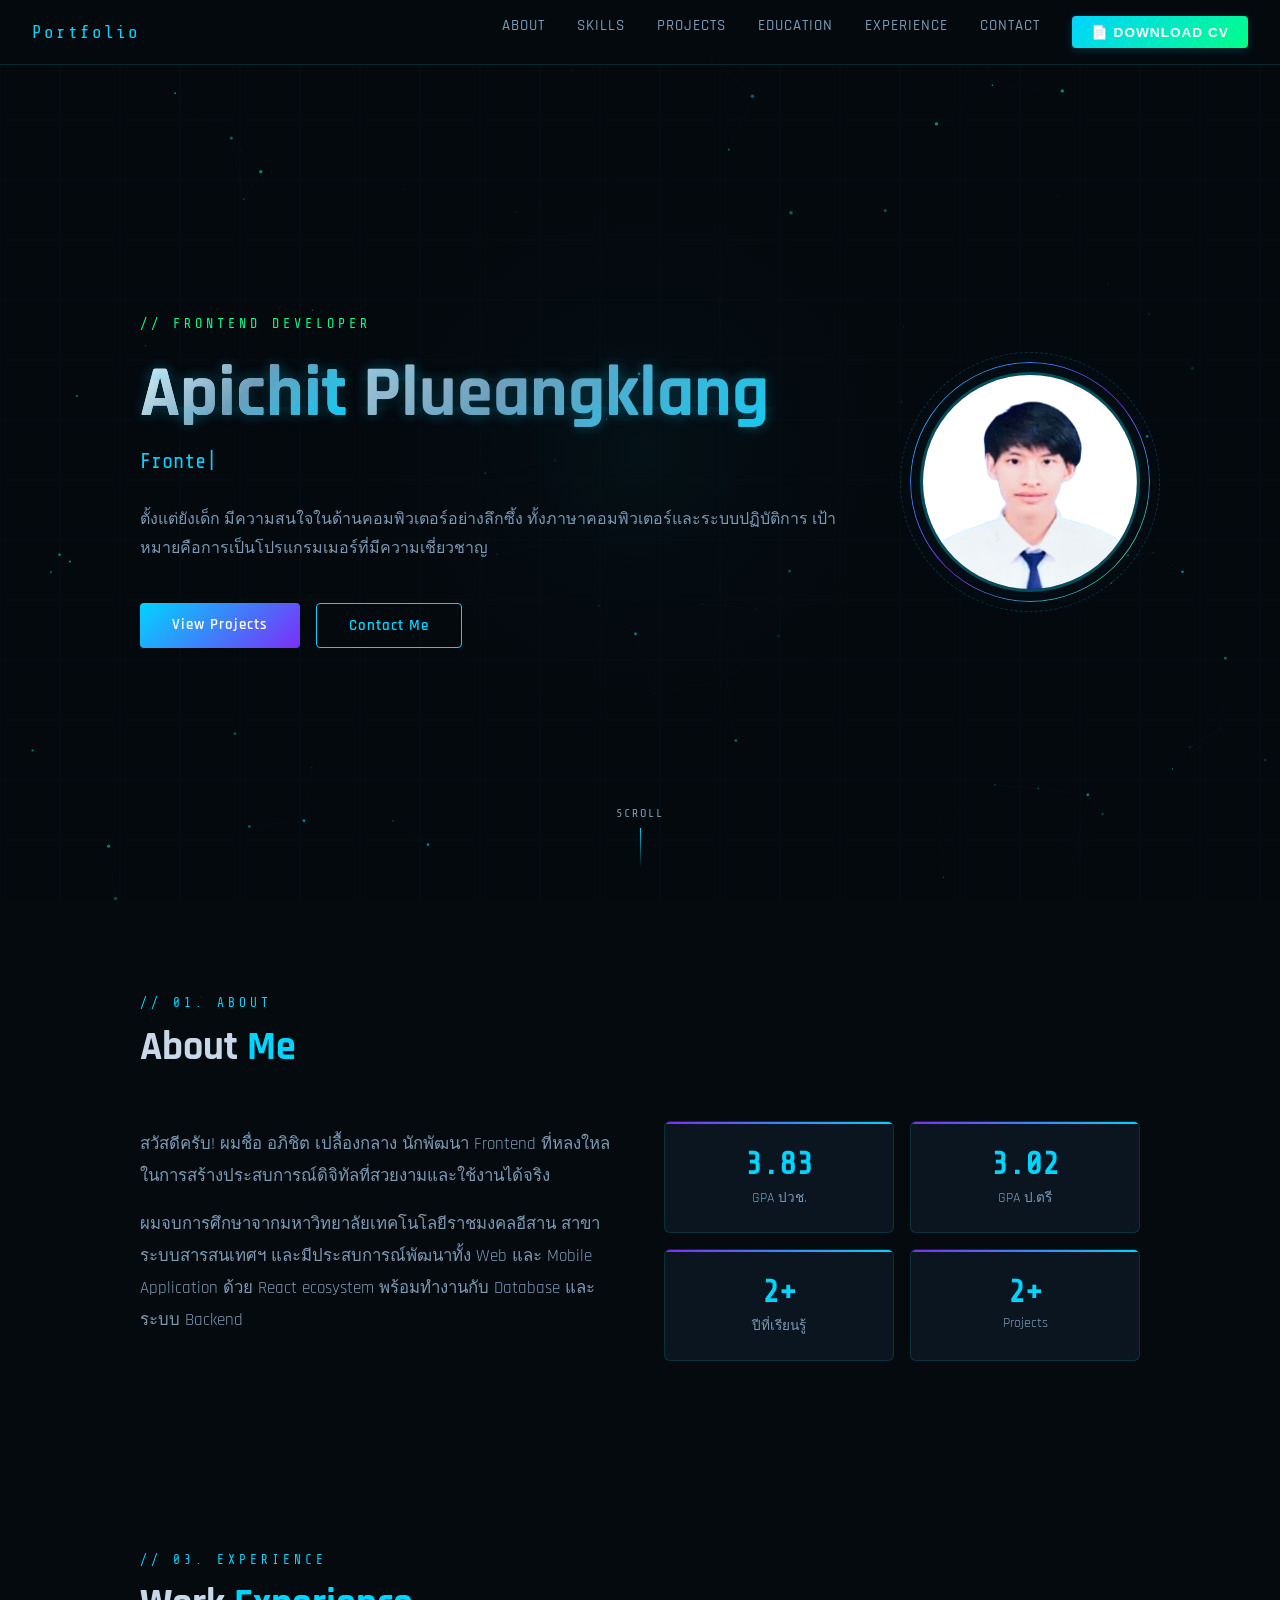
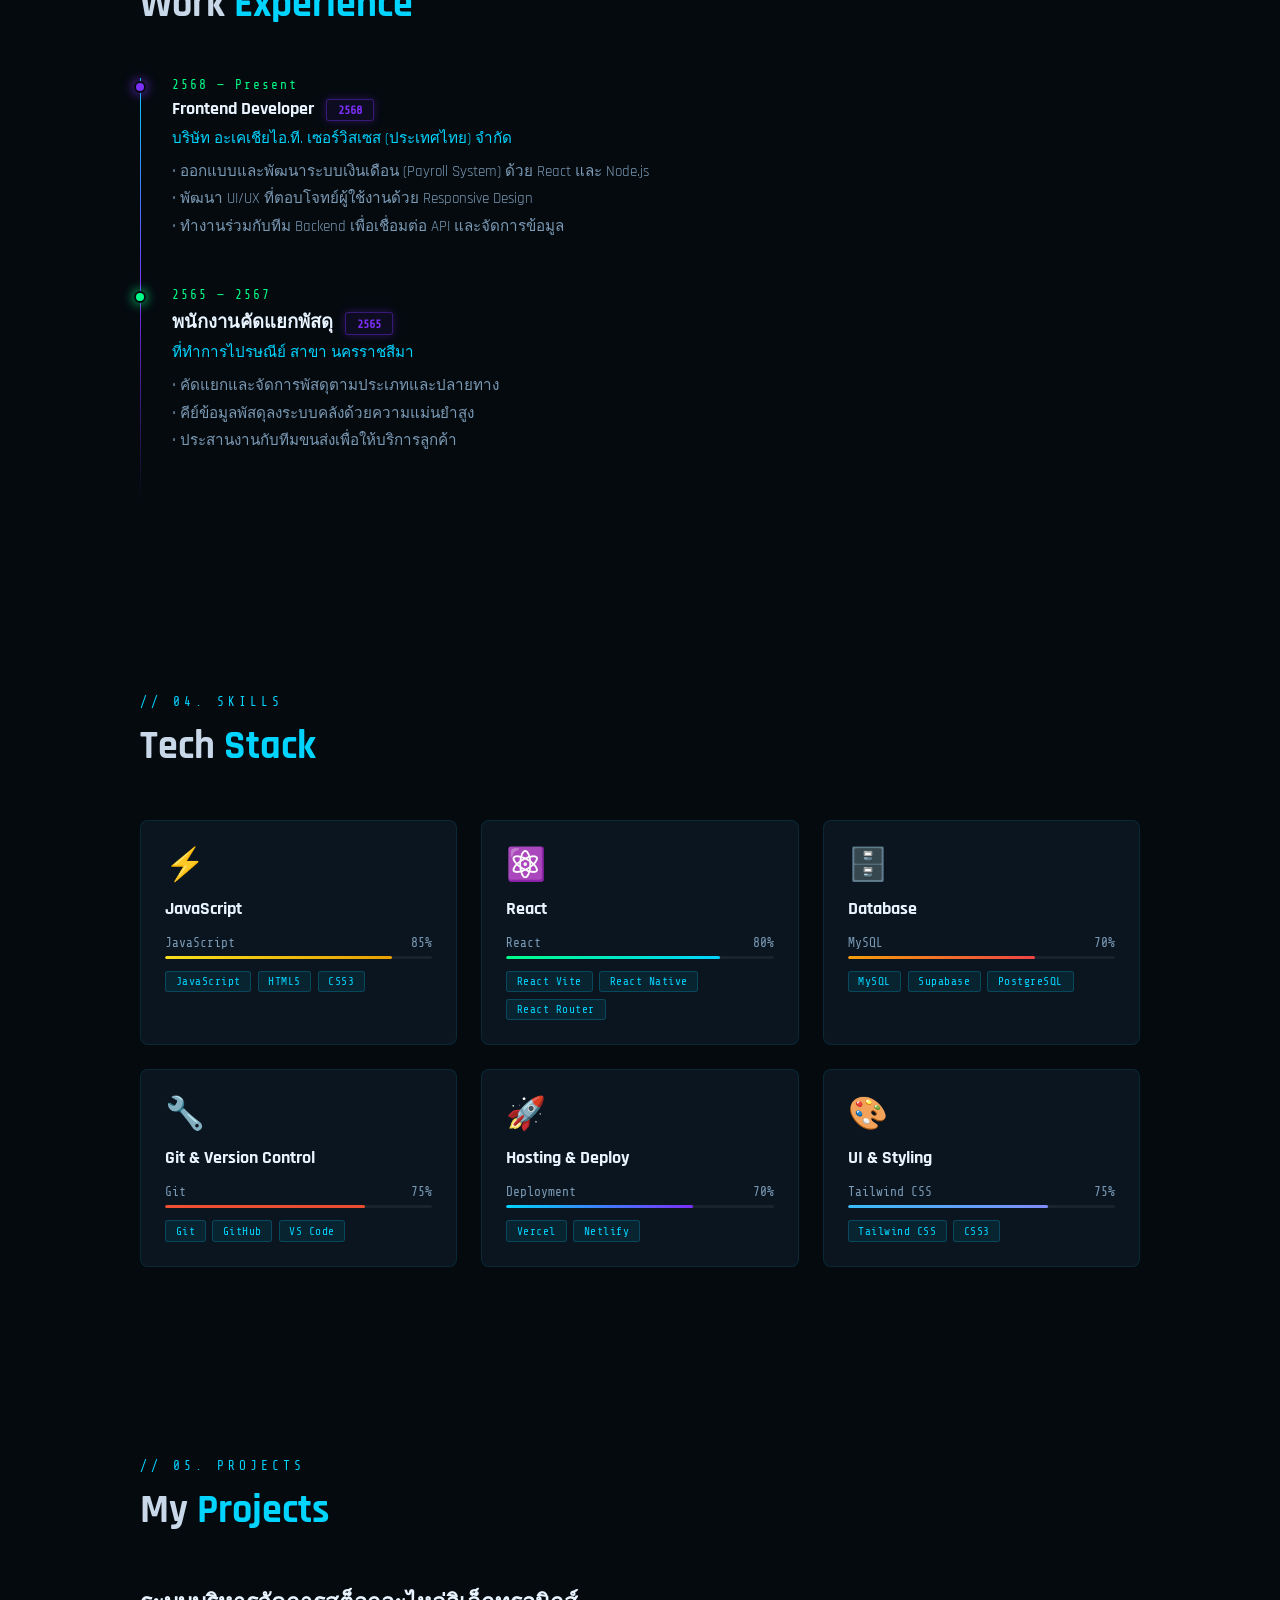
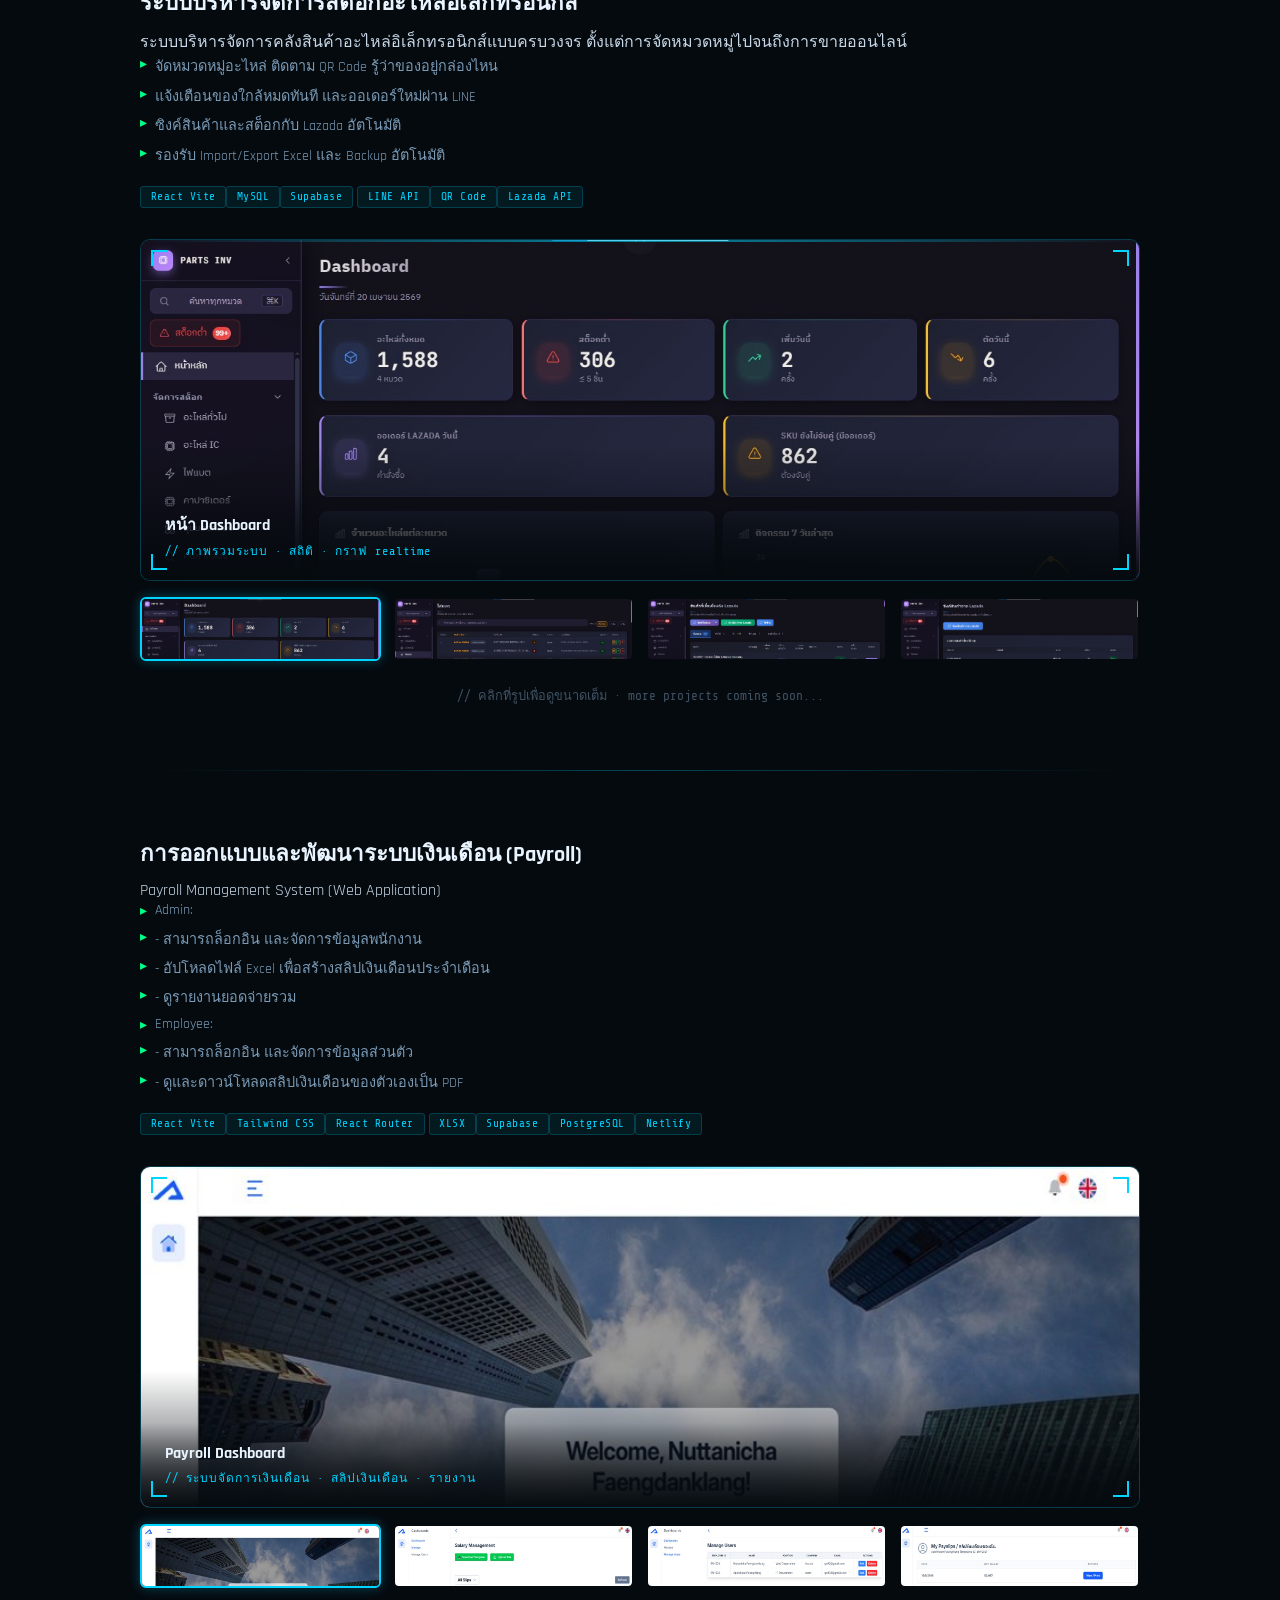
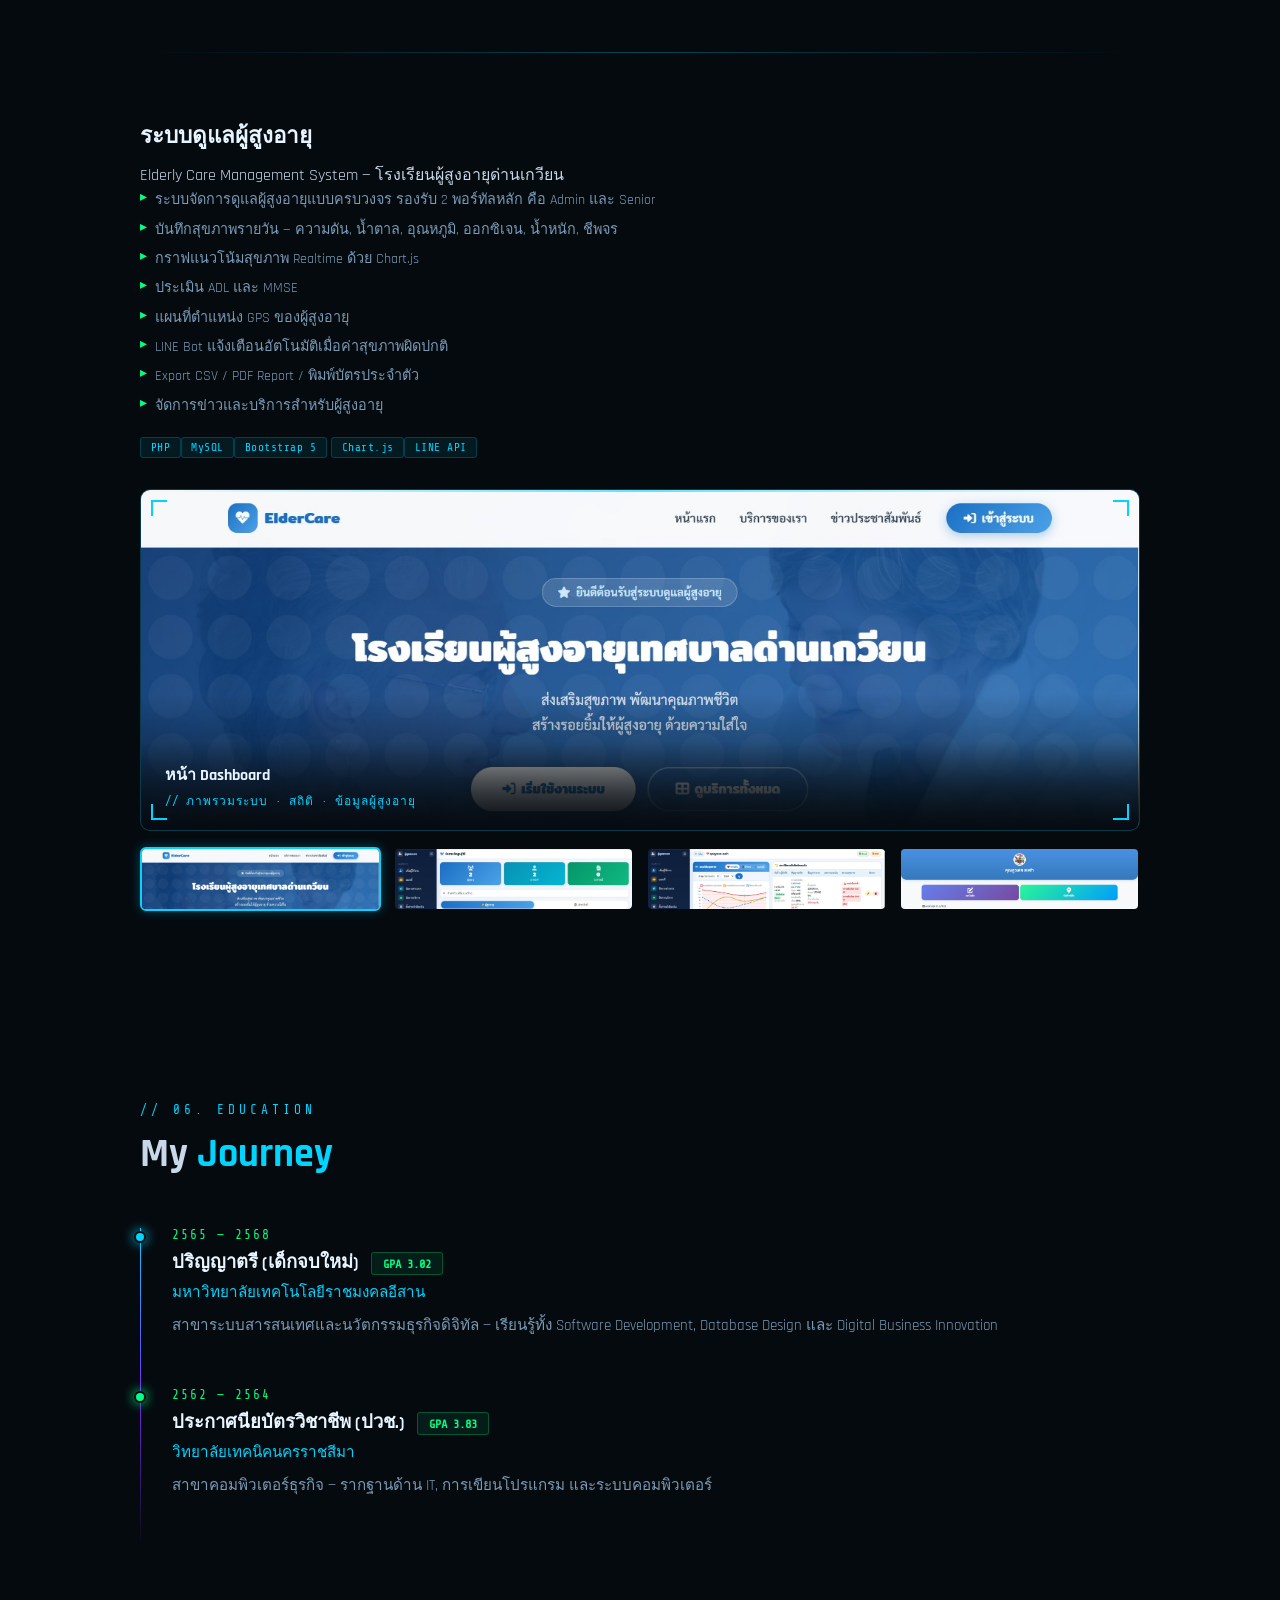
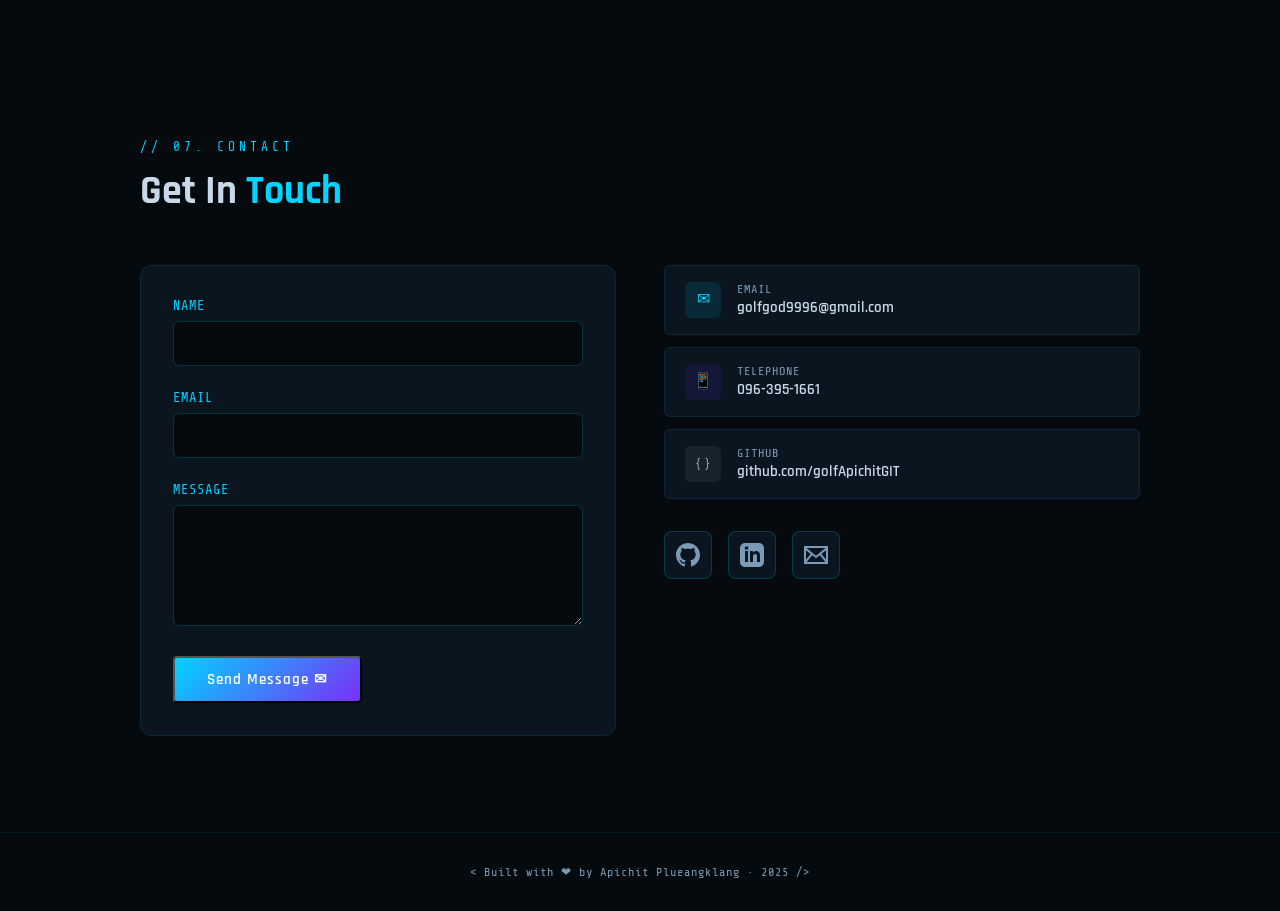
==== commit 16eb4b00: "fix: resolve missing main.js, CV print, image paths, performance, accessibility & code quality" ====
--- a/index.html
+++ b/index.html
@@ -16,9 +16,9 @@
 <canvas id="canvas-bg"></canvas>
 
 <div class="content">
-<nav>
+<nav aria-label="Main navigation">
   <div class="nav-logo">Portfolio</div>
-  <button class="nav-toggle" id="navToggle">☰</button>
+  <button class="nav-toggle" id="navToggle" aria-label="Toggle mobile menu">☰</button>
   <div class="nav-links" id="navLinks">
     <a href="#about">About</a>
     <a href="#skills">Skills</a>
@@ -50,7 +50,7 @@
         <div class="profile-glow"></div>
         <div class="profile-ring"></div>
         <div class="profile-ring2"></div>
-        <img class="profile-img" src="https://img1.pic.in.th/images/118c1b58081f3c3c9c.jpeg" alt="Apichit Plueangklang">
+        <img class="profile-img" src="images/profile/1.jfif" alt="Apichit Plueangklang - Frontend Developer">
       </div>
     </div>
   </div>
@@ -124,9 +124,8 @@
         <div class="skill-icon">⚡</div>
         <div class="skill-name">JavaScript</div>
         <div class="skill-bar-wrap">
-          <!-- TODO: แก้ % ความสามารถ JavaScript ได้ที่นี่ (ค่าปัจจุบัน: 85%) -->
-          <div class="skill-bar-label"><span>JavaScript</span><span>50%</span></div>
-          <div class="skill-bar"><div class="skill-bar-fill" style="--w:50%;background:linear-gradient(90deg,#f7df1e,#e8a000)"></div></div>
+          <div class="skill-bar-label"><span>JavaScript</span><span>85%</span></div>
+          <div class="skill-bar"><div class="skill-bar-fill" style="--w:85%;background:linear-gradient(90deg,#f7df1e,#e8a000)"></div></div>
         </div>
         <div class="skill-tags"><span class="tag">JavaScript</span><span class="tag">HTML5</span><span class="tag">CSS3</span></div>
       </div>
@@ -136,9 +135,8 @@
         <div class="skill-icon">⚛️</div>
         <div class="skill-name">React</div>
         <div class="skill-bar-wrap">
-          <!-- TODO: แก้ % ความสามารถ React ได้ที่นี่ (ค่าปัจจุบัน: 80%) -->
-          <div class="skill-bar-label"><span>React</span><span>55%</span></div>
-          <div class="skill-bar"><div class="skill-bar-fill" style="--w:55%;background:linear-gradient(90deg,#00ff88,#00d4ff)"></div></div>
+          <div class="skill-bar-label"><span>React</span><span>80%</span></div>
+          <div class="skill-bar"><div class="skill-bar-fill" style="--w:80%;background:linear-gradient(90deg,#00ff88,#00d4ff)"></div></div>
         </div>
         <div class="skill-tags"><span class="tag">React Vite</span><span class="tag">React Native</span><span class="tag">React Router</span></div>
       </div>
@@ -148,7 +146,6 @@
         <div class="skill-icon">🗄️</div>
         <div class="skill-name">Database</div>
         <div class="skill-bar-wrap">
-          <!-- TODO: แก้ % ความสามารถ Database ได้ที่นี่ (ค่าปัจจุบัน: 70%) -->
           <div class="skill-bar-label"><span>MySQL</span><span>70%</span></div>
           <div class="skill-bar"><div class="skill-bar-fill" style="--w:70%;background:linear-gradient(90deg,#f59e0b,#ef4444)"></div></div>
         </div>
@@ -160,9 +157,8 @@
         <div class="skill-icon">🔧</div>
         <div class="skill-name">Git & Version Control</div>
         <div class="skill-bar-wrap">
-          <!-- TODO: แก้ % ความสามารถ Git ได้ที่นี่ (ค่าปัจจุบัน: 75%) -->
-          <div class="skill-bar-label"><span>Git</span><span>70%</span></div>
-          <div class="skill-bar"><div class="skill-bar-fill" style="--w:70%;background:linear-gradient(90deg,#f05033,#e84d31)"></div></div>
+          <div class="skill-bar-label"><span>Git</span><span>75%</span></div>
+          <div class="skill-bar"><div class="skill-bar-fill" style="--w:75%;background:linear-gradient(90deg,#f05033,#e84d31)"></div></div>
         </div>
         <div class="skill-tags"><span class="tag">Git</span><span class="tag">GitHub</span><span class="tag">VS Code</span></div>
       </div>
@@ -172,7 +168,6 @@
         <div class="skill-icon">🚀</div>
         <div class="skill-name">Hosting & Deploy</div>
         <div class="skill-bar-wrap">
-          <!-- TODO: แก้ % ความสามารถ Deployment ได้ที่นี่ (ค่าปัจจุบัน: 70%) -->
           <div class="skill-bar-label"><span>Deployment</span><span>70%</span></div>
           <div class="skill-bar"><div class="skill-bar-fill" style="--w:70%;background:linear-gradient(90deg,#00d4ff,#7b2ff7)"></div></div>
         </div>
@@ -184,9 +179,8 @@
         <div class="skill-icon">🎨</div>
         <div class="skill-name">UI & Styling</div>
         <div class="skill-bar-wrap">
-          <!-- TODO: แก้ % ความสามารถ UI/Styling ได้ที่นี่ (ค่าปัจจุบัน: 75%) -->
-          <div class="skill-bar-label"><span>Tailwind CSS</span><span>55%</span></div>
-          <div class="skill-bar"><div class="skill-bar-fill" style="--w:55%;background:linear-gradient(90deg,#38bdf8,#818cf8)"></div></div>
+          <div class="skill-bar-label"><span>Tailwind CSS</span><span>75%</span></div>
+          <div class="skill-bar"><div class="skill-bar-fill" style="--w:75%;background:linear-gradient(90deg,#38bdf8,#818cf8)"></div></div>
         </div>
         <div class="skill-tags"><span class="tag">Tailwind CSS</span><span class="tag">CSS3</span></div>
       </div>
@@ -225,7 +219,7 @@
         <div class="gallery-corner tr"></div>
         <div class="gallery-corner bl"></div>
         <div class="gallery-corner br"></div>
-        <img class="gallery-main-img" id="mainImg" src="https://img2.pic.in.th/1c0763506bcdc5553.jpeg" alt="Dashboard">
+        <img class="gallery-main-img" id="mainImg" src="images/stock/1.jpg" alt="Stock Management Dashboard" loading="lazy">
         <div class="gallery-caption">
           <div class="gallery-caption-title" id="captionTitle">หน้า Dashboard</div>
           <div class="gallery-caption-sub" id="captionSub">// ภาพรวมระบบ · สถิติ · กราฟ realtime</div>
@@ -233,16 +227,16 @@
       </div>
       <div class="gallery-thumbs">
         <div class="thumb active" onclick="switchSlide(0)">
-          <img class="thumb-img" src="https://img2.pic.in.th/1c0763506bcdc5553.jpeg" alt="Profile Picture">
+          <img class="thumb-img" src="images/stock/1.jpg" alt="Stock Management Dashboard" loading="lazy">
         </div>
         <div class="thumb" onclick="switchSlide(1)">
-          <img class="thumb-img" src="https://img1.pic.in.th/images/26fa3a2a87722a77d.jpeg" alt="Profile Picture">
+          <img class="thumb-img" src="images/stock/2.jpg" alt="Stock Management" loading="lazy">
         </div>
         <div class="thumb" onclick="switchSlide(2)">
-          <img class="thumb-img" src="https://img1.pic.in.th/images/3b6a8c22506cedfd7.jpeg" alt="Profile Picture">
+          <img class="thumb-img" src="images/stock/3.jpg" alt="Stock Reports" loading="lazy">
         </div>
         <div class="thumb" onclick="switchSlide(3)">
-          <img class="thumb-img" src="https://img2.pic.in.th/4fb7c12d9f33527ec.jpeg" alt="Profile Picture">
+          <img class="thumb-img" src="images/stock/4.jpg" alt="Stock Orders" loading="lazy">
         </div>
       </div>
     </div>
@@ -279,8 +273,7 @@
         <div class="gallery-corner tr"></div>
         <div class="gallery-corner bl"></div>
         <div class="gallery-corner br"></div>
-        <!-- TODO: ใส่ลิงค์รูปที่ 1 ของโปรเจกต์ Payroll -->
-        <img class="gallery-main-img" id="mainImg2" src="https://img2.pic.in.th/payroll_01_dashboard.jpeg" alt="Payroll Screenshot">
+        <img class="gallery-main-img" id="mainImg2" src="images/payroll/1.png" alt="Payroll Dashboard" loading="lazy">
         <div class="gallery-caption">
           <div class="gallery-caption-title" id="captionTitle2">Payroll Dashboard</div>
           <div class="gallery-caption-sub" id="captionSub2">// ระบบจัดการเงินเดือน · สลิปเงินเดือน · รายงาน</div>
@@ -288,20 +281,16 @@
       </div>
       <div class="gallery-thumbs">
         <div class="thumb active" onclick="switchSlide2(0)">
-          <img class="thumb-img" src="https://img2.pic.in.th/payroll_01_dashboard.jpeg" alt="Payroll 1">
-          <!-- TODO: ใส่ลิงค์รูปที่ 1 -->
+          <img class="thumb-img" src="images/payroll/1.png" alt="Payroll Dashboard" loading="lazy">
         </div>
         <div class="thumb" onclick="switchSlide2(1)">
-          <img class="thumb-img" src="https://img1.pic.in.th/images/payroll_02_salary_management.jpeg" alt="Payroll 2">
-          <!-- TODO: ใส่ลิงค์รูปที่ 2 -->
+          <img class="thumb-img" src="images/payroll/2.png" alt="Payroll Employee Management" loading="lazy">
         </div>
         <div class="thumb" onclick="switchSlide2(2)">
-          <img class="thumb-img" src="https://img1.pic.in.th/images/payroll_03_manage_users.jpeg" alt="Payroll 3">
-          <!-- TODO: ใส่ลิงค์รูปที่ 3 -->
+          <img class="thumb-img" src="images/payroll/3.png" alt="Payroll Generation" loading="lazy">
         </div>
         <div class="thumb" onclick="switchSlide2(3)">
-          <img class="thumb-img" src="https://img2.pic.in.th/payroll_04_my_payslips.jpeg" alt="Payroll 4">
-          <!-- TODO: ใส่ลิงค์รูปที่ 4 -->
+          <img class="thumb-img" src="images/payroll/4.png" alt="Payroll Reports" loading="lazy">
         </div>
       </div>
     </div>
@@ -338,7 +327,7 @@
         <div class="gallery-corner tr"></div>
         <div class="gallery-corner bl"></div>
         <div class="gallery-corner br"></div>
-        <img class="gallery-main-img" id="mainImg3" src="https://img1.pic.in.th/images/1923e575724645e66.jpg" alt="Elderly Care Dashboard">
+        <img class="gallery-main-img" id="mainImg3" src="images/elderly/1.jpg" alt="Elderly Care Dashboard" loading="lazy">
         <div class="gallery-caption">
           <div class="gallery-caption-title" id="captionTitle3">หน้า Dashboard</div>
           <div class="gallery-caption-sub" id="captionSub3">// ภาพรวมระบบ · สถิติ · ข้อมูลผู้สูงอายุ</div>
@@ -346,16 +335,16 @@
       </div>
       <div class="gallery-thumbs">
         <div class="thumb active" onclick="switchSlide3(0)">
-          <img class="thumb-img" src="https://img1.pic.in.th/images/1923e575724645e66.jpg" alt="Elderly Care 1">
+          <img class="thumb-img" src="images/elderly/1.jpg" alt="Elderly Care Dashboard" loading="lazy">
         </div>
         <div class="thumb" onclick="switchSlide3(1)">
-          <img class="thumb-img" src="https://img1.pic.in.th/images/2e2f67c3673667913.jpg" alt="Elderly Care 2">
+          <img class="thumb-img" src="images/elderly/2.jpg" alt="Elderly Care Health Management" loading="lazy">
         </div>
         <div class="thumb" onclick="switchSlide3(2)">
-          <img class="thumb-img" src="https://img2.pic.in.th/3bb679e01c6febcf5.jpg" alt="Elderly Care 3">
+          <img class="thumb-img" src="images/elderly/3.jpg" alt="Elderly Care Reports" loading="lazy">
         </div>
         <div class="thumb" onclick="switchSlide3(3)">
-          <img class="thumb-img" src="https://img2.pic.in.th/4787e6f4acda5a45b.jpg" alt="Elderly Care 4">
+          <img class="thumb-img" src="images/elderly/4.jpg" alt="Elderly Care GPS Map" loading="lazy">
         </div>
       </div>
     </div>
@@ -363,32 +352,32 @@
 </section>
 
 <!-- LIGHTBOX -->
-<div class="lightbox" id="lightbox" onclick="closeLightboxOutside(event)">
+<div class="lightbox" id="lightbox" onclick="closeLightboxOutside(event)" role="dialog" aria-modal="true">
   <div class="lightbox-inner">
-    <button class="lightbox-close" onclick="closeLightbox()">[ ESC ]</button>
-    <button class="lightbox-nav lightbox-prev" onclick="lightboxNav(-1)">&#8249;</button>
+    <button class="lightbox-close" onclick="closeLightbox()" aria-label="Close">[ ESC ]</button>
+    <button class="lightbox-nav lightbox-prev" onclick="lightboxNav(-1)" aria-label="Previous image">&#8249;</button>
     <img id="lightboxImg" src="" alt="">
-    <button class="lightbox-nav lightbox-next" onclick="lightboxNav(1)">&#8250;</button>
+    <button class="lightbox-nav lightbox-next" onclick="lightboxNav(1)" aria-label="Next image">&#8250;</button>
   </div>
 </div>
 
 <!-- LIGHTBOX 2 -->
-<div class="lightbox" id="lightbox2" onclick="closeLightboxOutside2(event)">
+<div class="lightbox" id="lightbox2" onclick="closeLightboxOutside2(event)" role="dialog" aria-modal="true">
   <div class="lightbox-inner">
-    <button class="lightbox-close" onclick="closeLightbox2()">[ ESC ]</button>
-    <button class="lightbox-nav lightbox-prev" onclick="lightboxNav2(-1)">&#8249;</button>
+    <button class="lightbox-close" onclick="closeLightbox2()" aria-label="Close">[ ESC ]</button>
+    <button class="lightbox-nav lightbox-prev" onclick="lightboxNav2(-1)" aria-label="Previous image">&#8249;</button>
     <img id="lightboxImg2" src="" alt="">
-    <button class="lightbox-nav lightbox-next" onclick="lightboxNav2(1)">&#8250;</button>
+    <button class="lightbox-nav lightbox-next" onclick="lightboxNav2(1)" aria-label="Next image">&#8250;</button>
   </div>
 </div>
 
 <!-- LIGHTBOX 3 -->
-<div class="lightbox" id="lightbox3" onclick="closeLightboxOutside3(event)">
+<div class="lightbox" id="lightbox3" onclick="closeLightboxOutside3(event)" role="dialog" aria-modal="true">
   <div class="lightbox-inner">
-    <button class="lightbox-close" onclick="closeLightbox3()">[ ESC ]</button>
-    <button class="lightbox-nav lightbox-prev" onclick="lightboxNav3(-1)">&#8249;</button>
+    <button class="lightbox-close" onclick="closeLightbox3()" aria-label="Close">[ ESC ]</button>
+    <button class="lightbox-nav lightbox-prev" onclick="lightboxNav3(-1)" aria-label="Previous image">&#8249;</button>
     <img id="lightboxImg3" src="" alt="">
-    <button class="lightbox-nav lightbox-next" onclick="lightboxNav3(1)">&#8250;</button>
+    <button class="lightbox-nav lightbox-next" onclick="lightboxNav3(1)" aria-label="Next image">&#8250;</button>
   </div>
 </div>
 
@@ -482,7 +471,6 @@
 </footer>
 </div>
 
-<script src="js/contact.js"></script>
 <script type="module" src="js/main.js"></script>
 </body>
 </html>
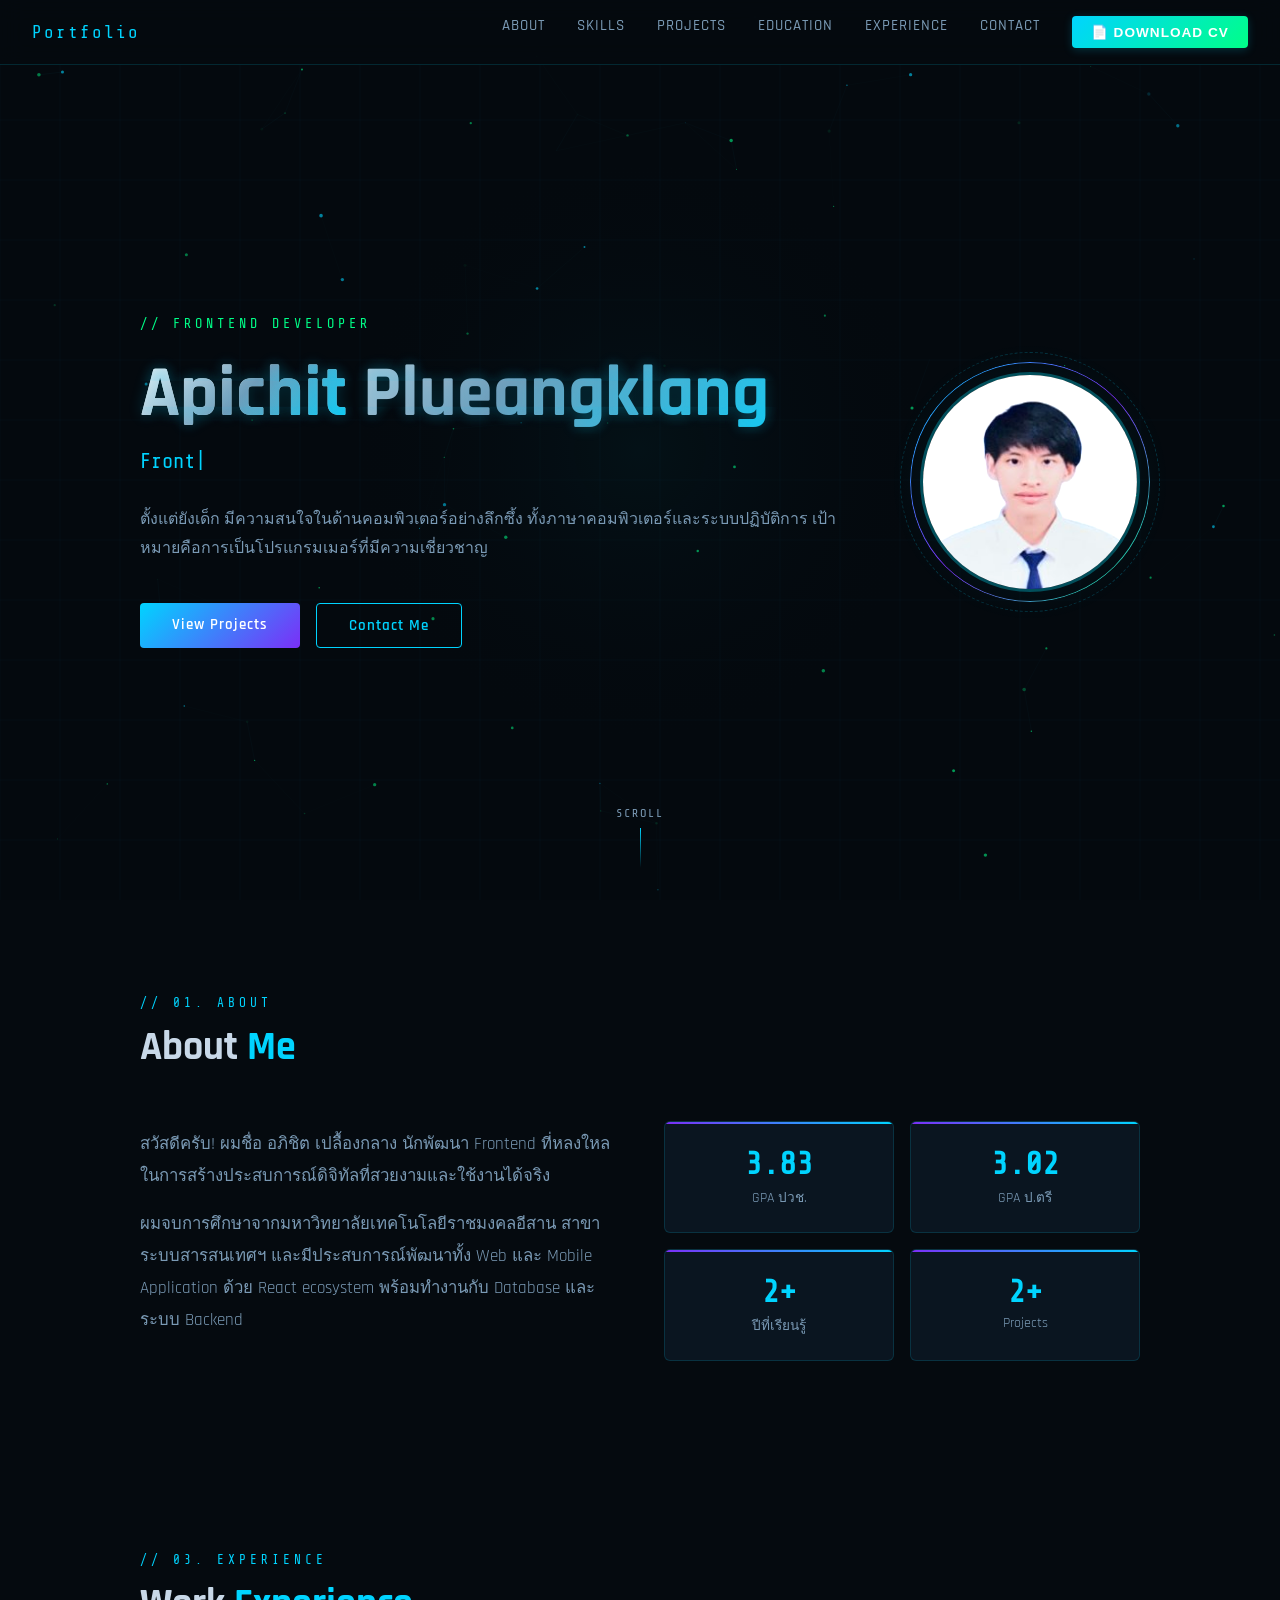
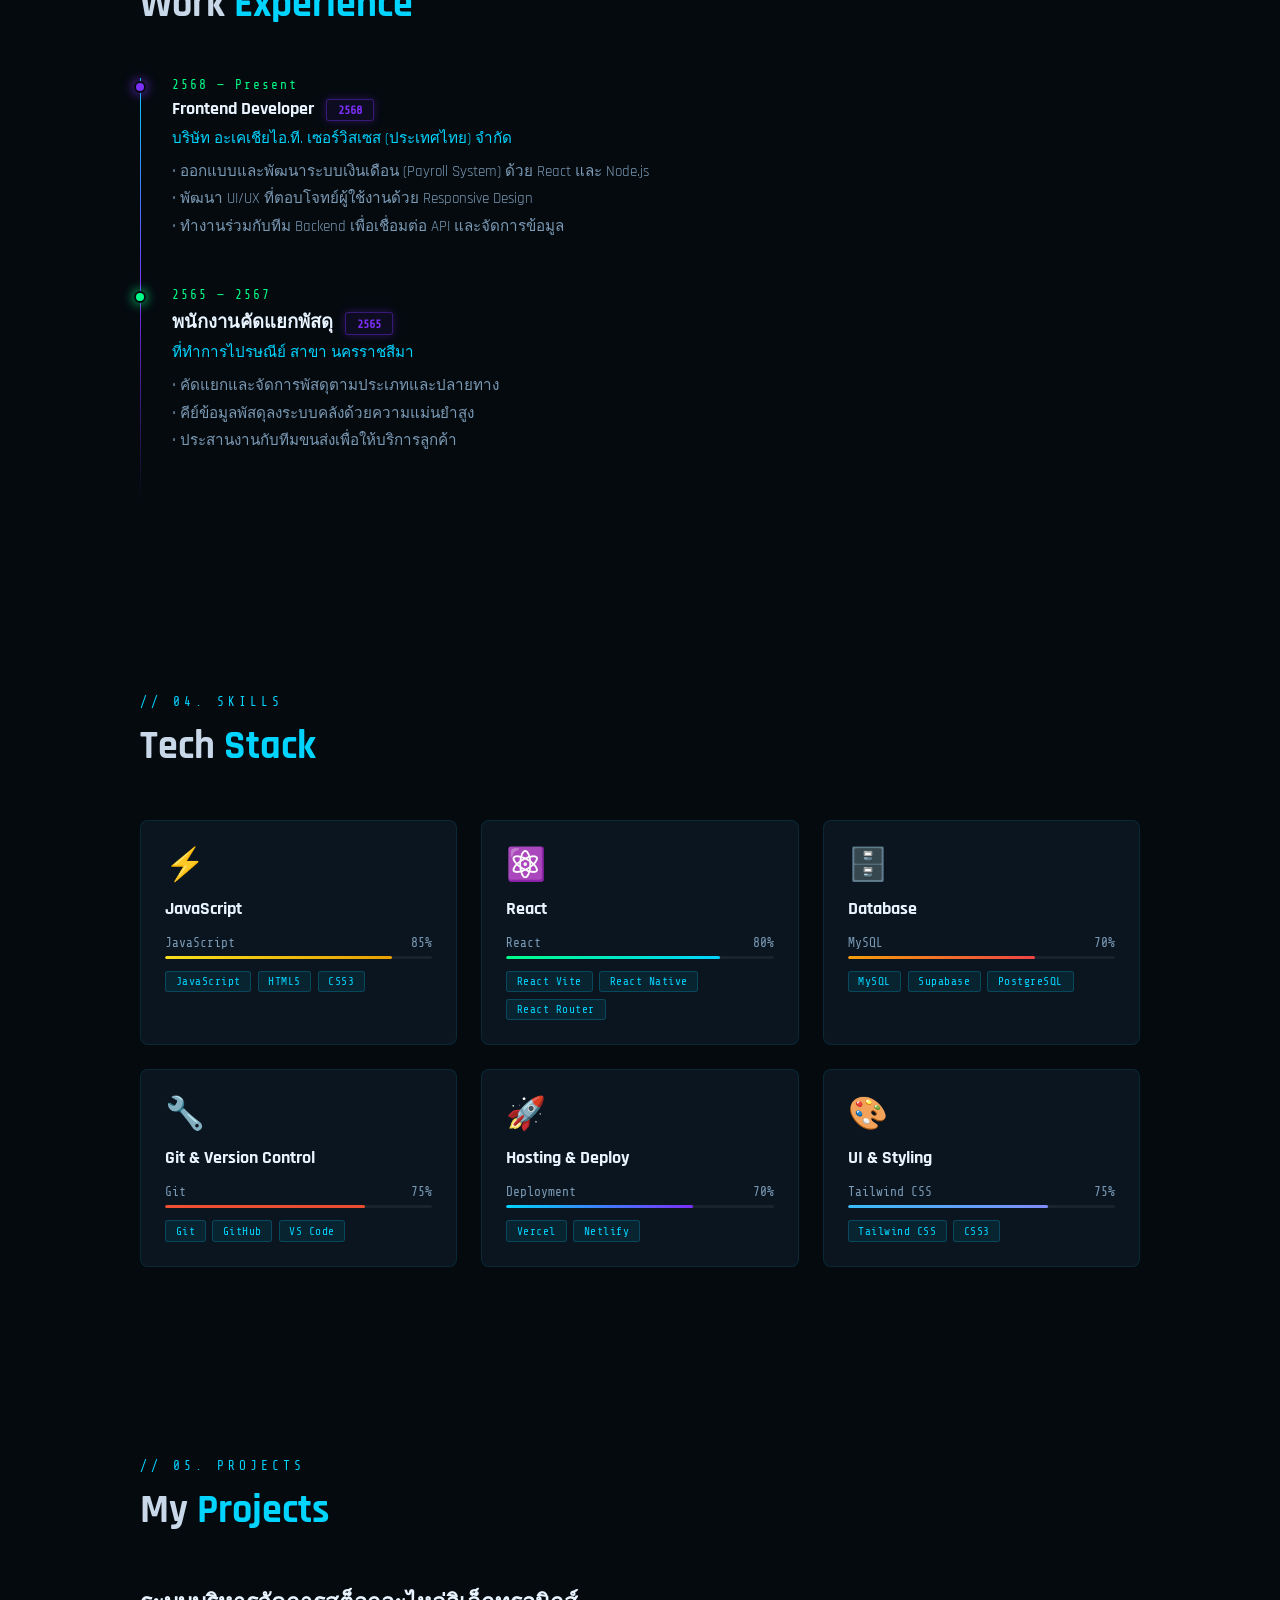
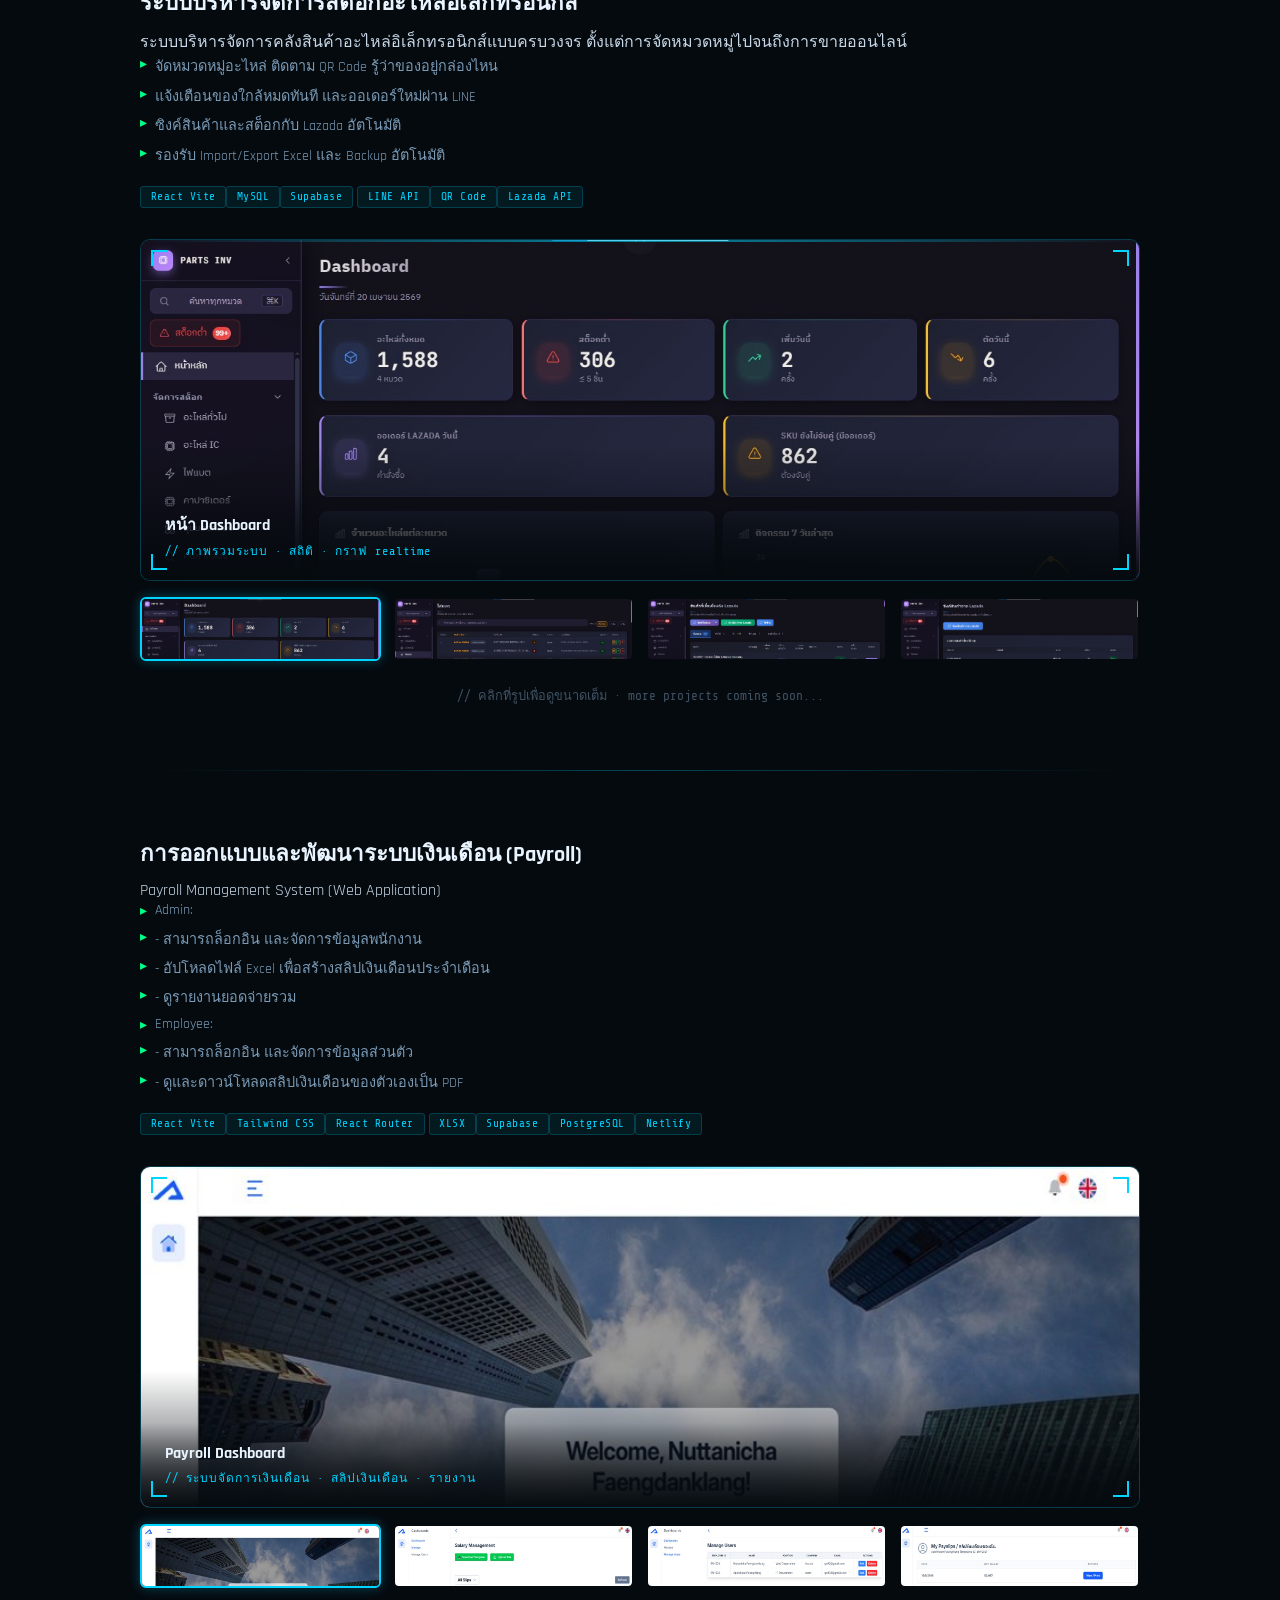
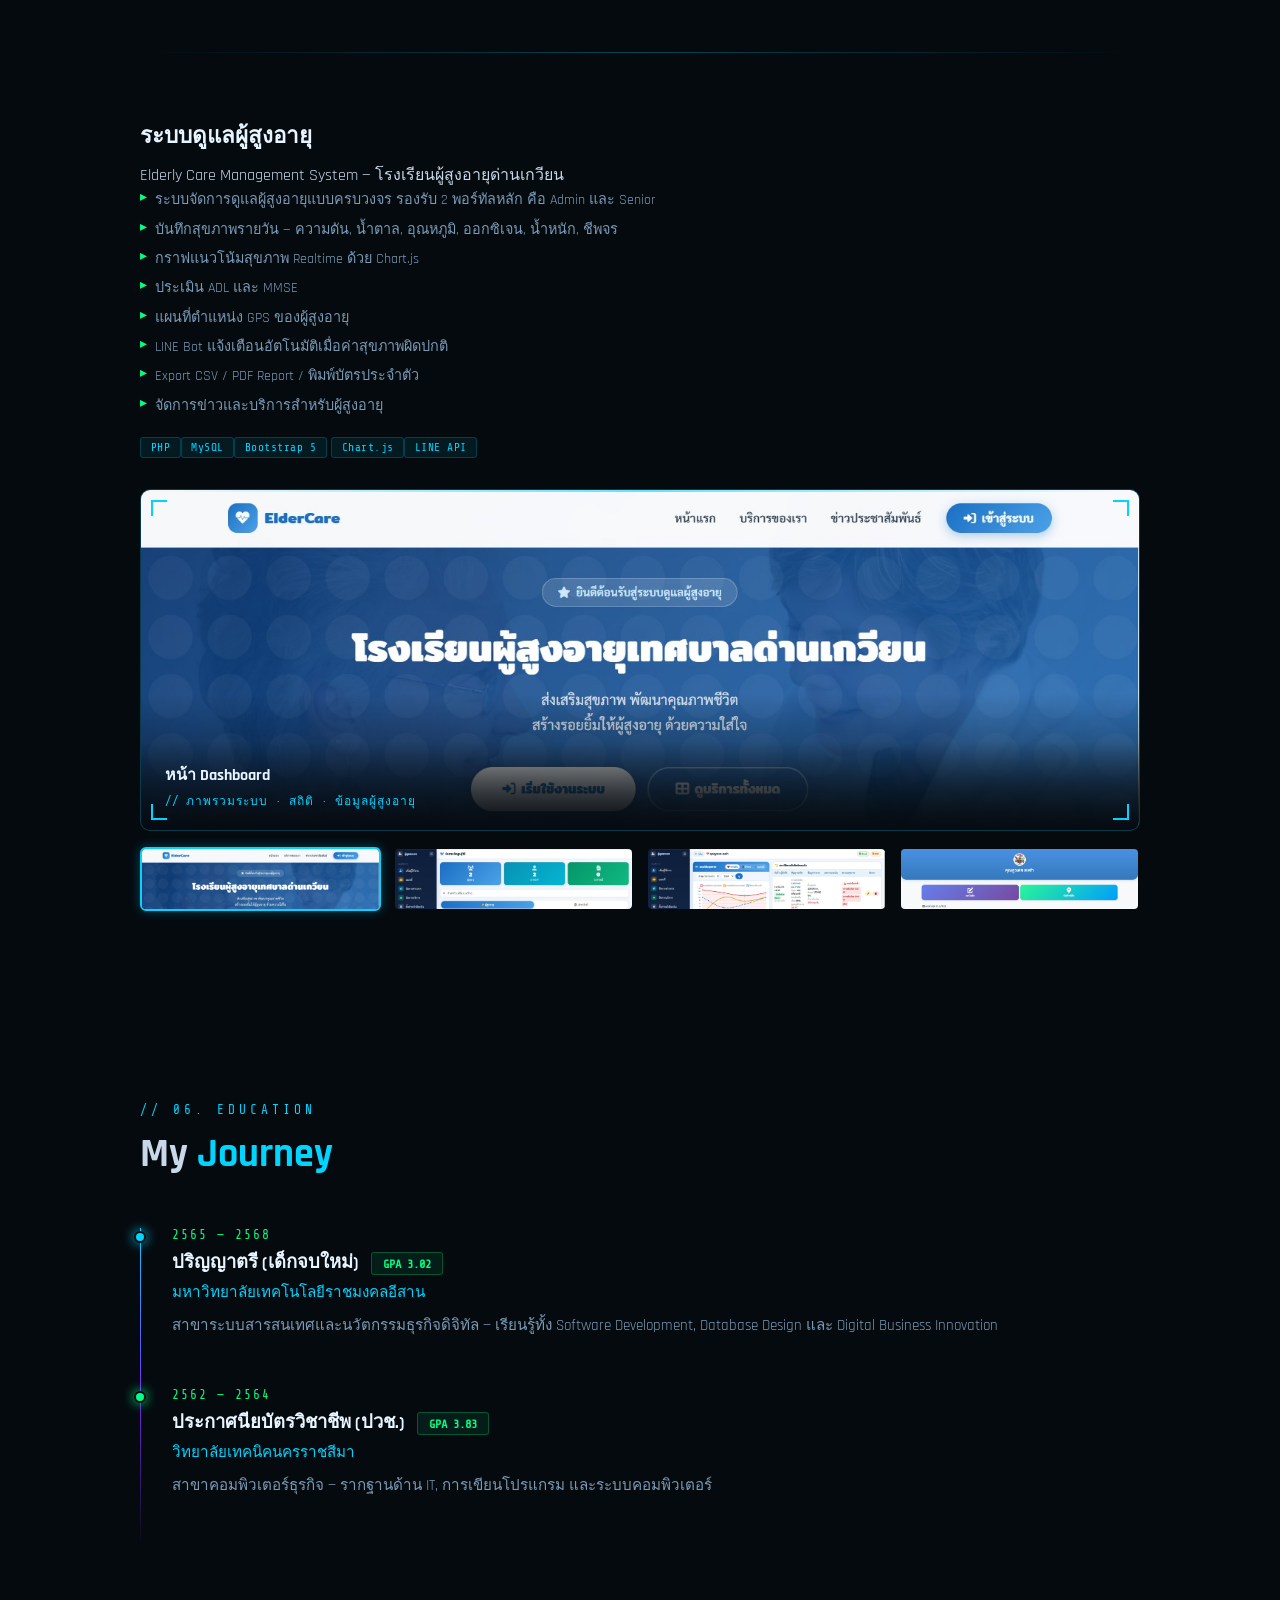
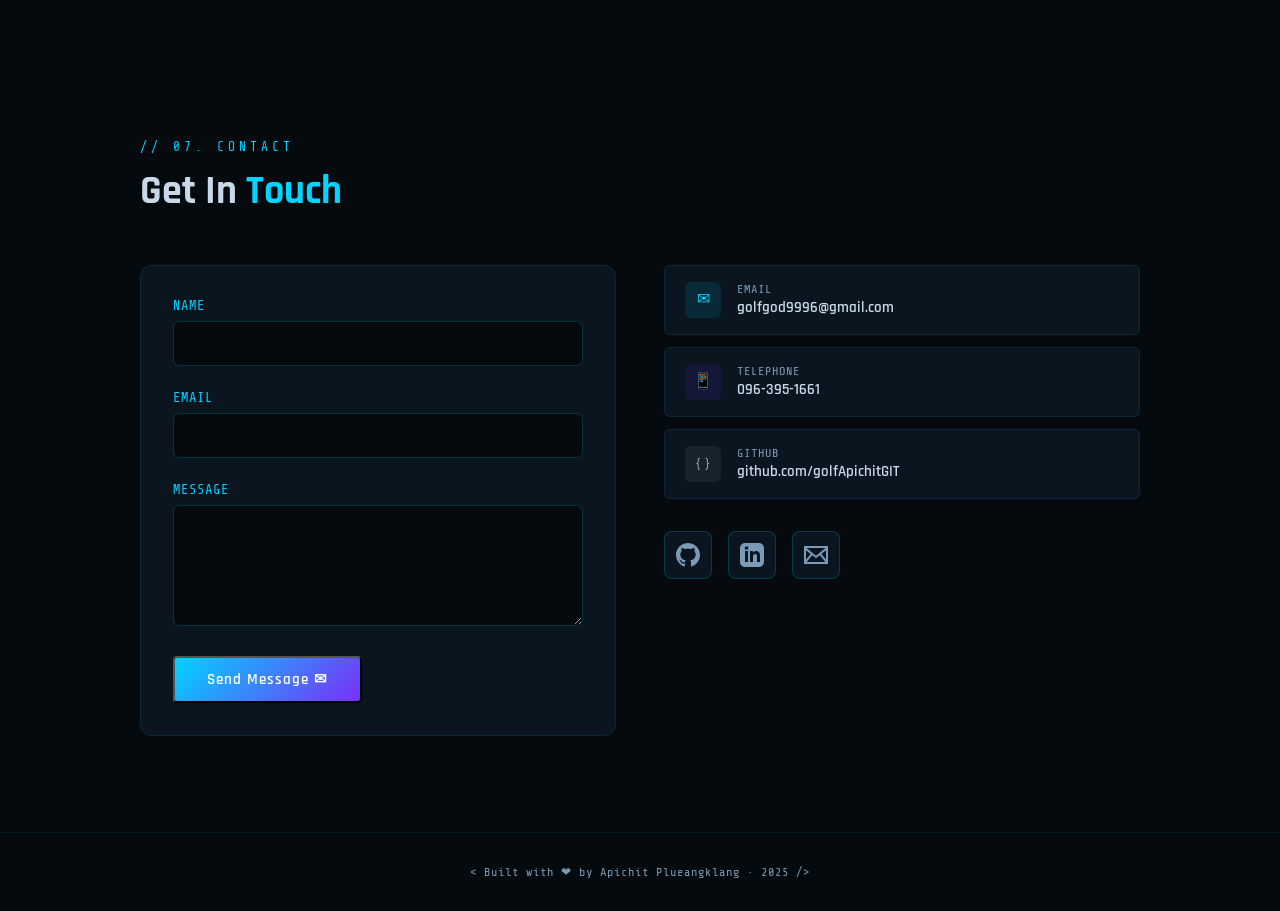
==== commit c9eb2cfc: "add(basic)" ====
--- a/index.html
+++ b/index.html
@@ -4,7 +4,7 @@
 <meta charset="UTF-8">
 <meta name="viewport" content="width=device-width, initial-scale=1.0">
 <title>Apichit Plueangklang — Frontend Developer</title>
-<link rel="preconnect" href="https://fonts.googleapis.com">
+<link rel="preconnect" href="https://fonts.googleapis.com" crossorigin>
 <link href="https://fonts.googleapis.com/css2?family=Share+Tech+Mono&family=Rajdhani:wght@300;400;500;600;700&display=swap" rel="stylesheet">
 <script src="https://cdn.jsdelivr.net/npm/@emailjs/browser@4/dist/email.min.js"></script>
 <script src="https://cdnjs.cloudflare.com/ajax/libs/jspdf/2.5.1/jspdf.umd.min.js"></script>
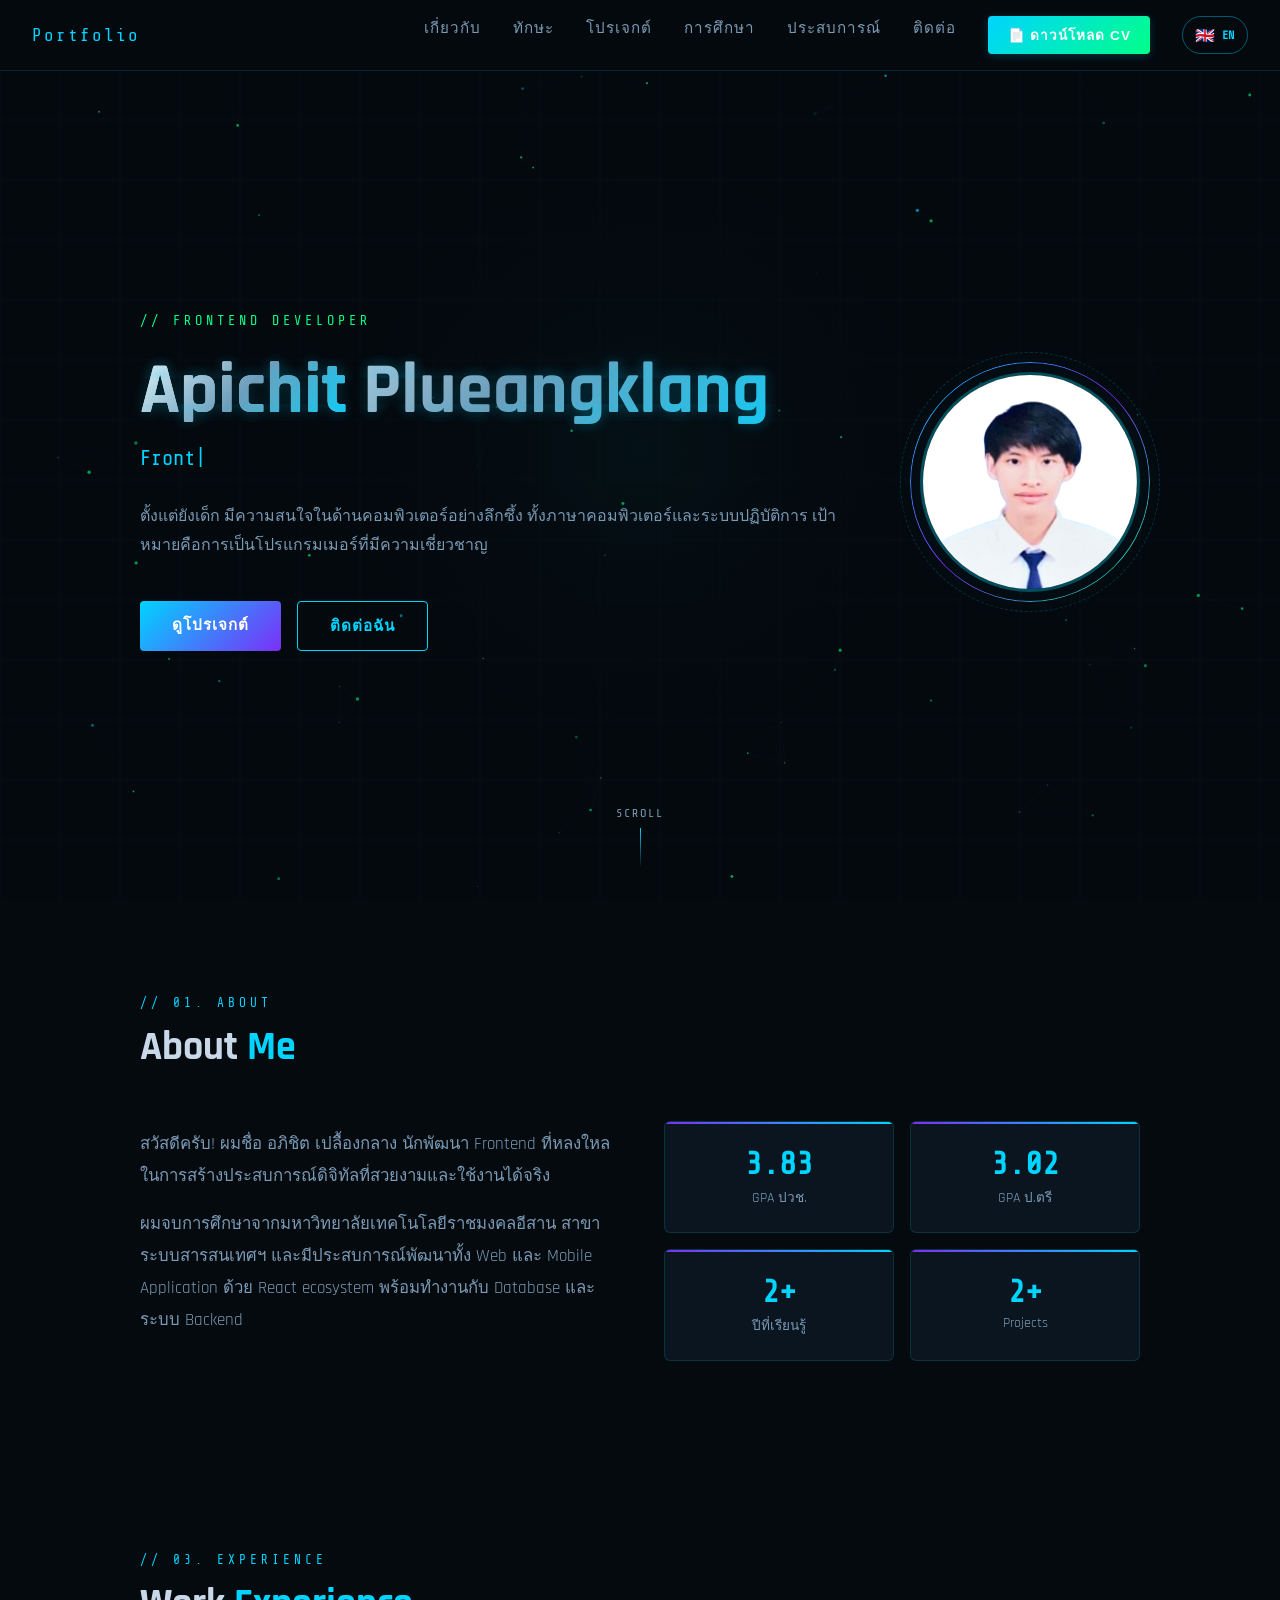
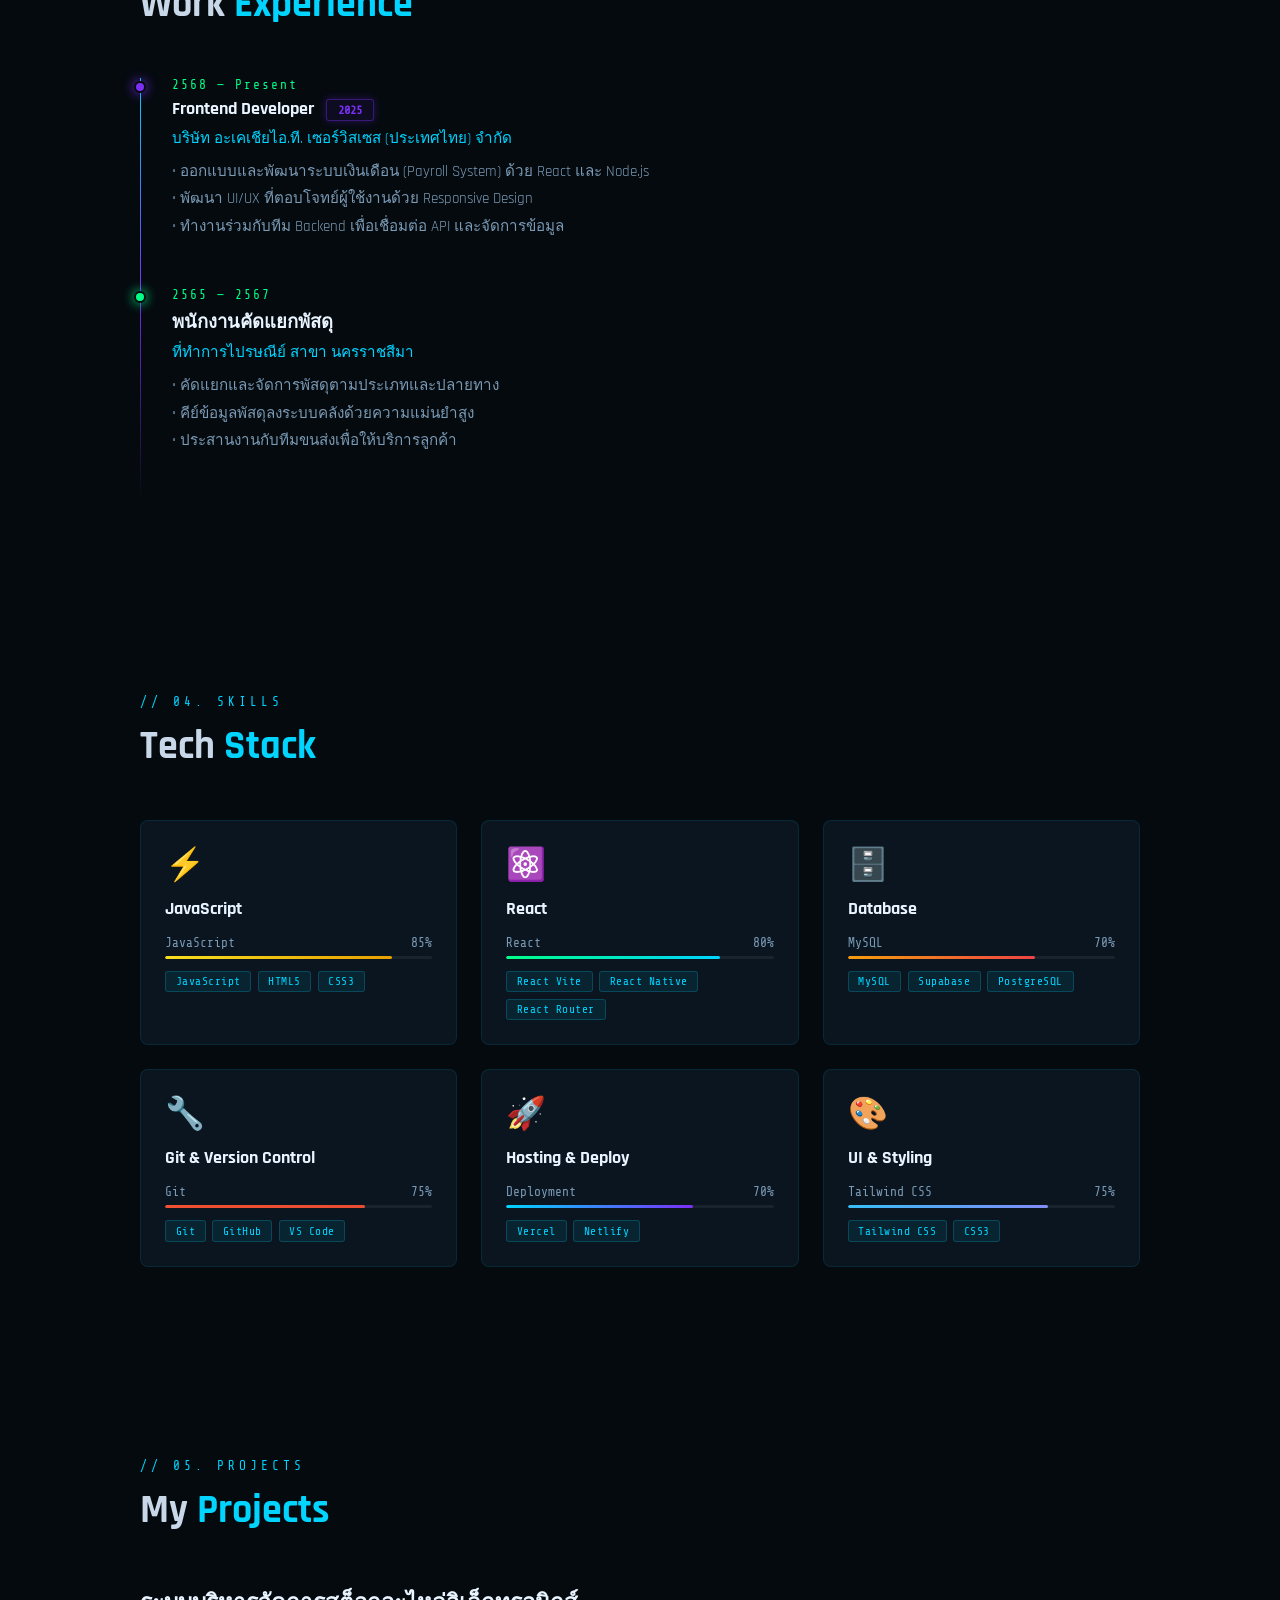
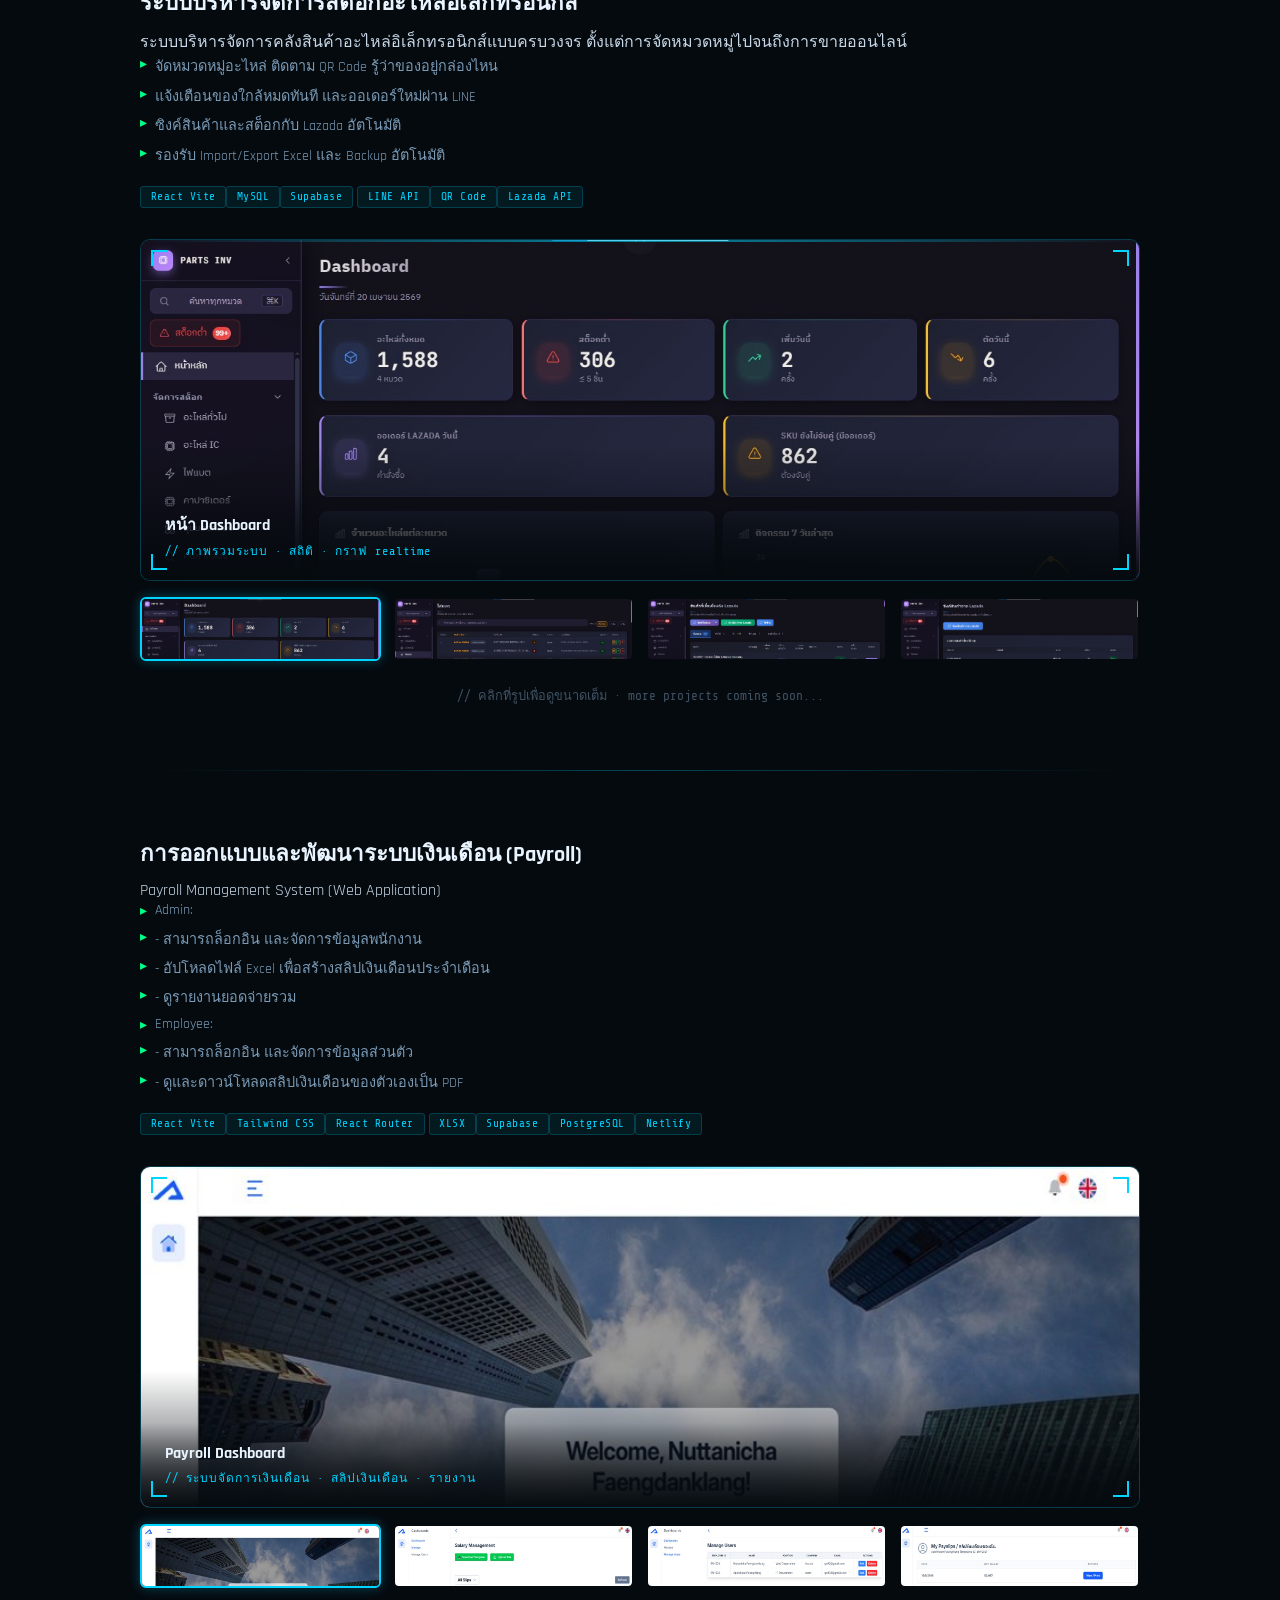
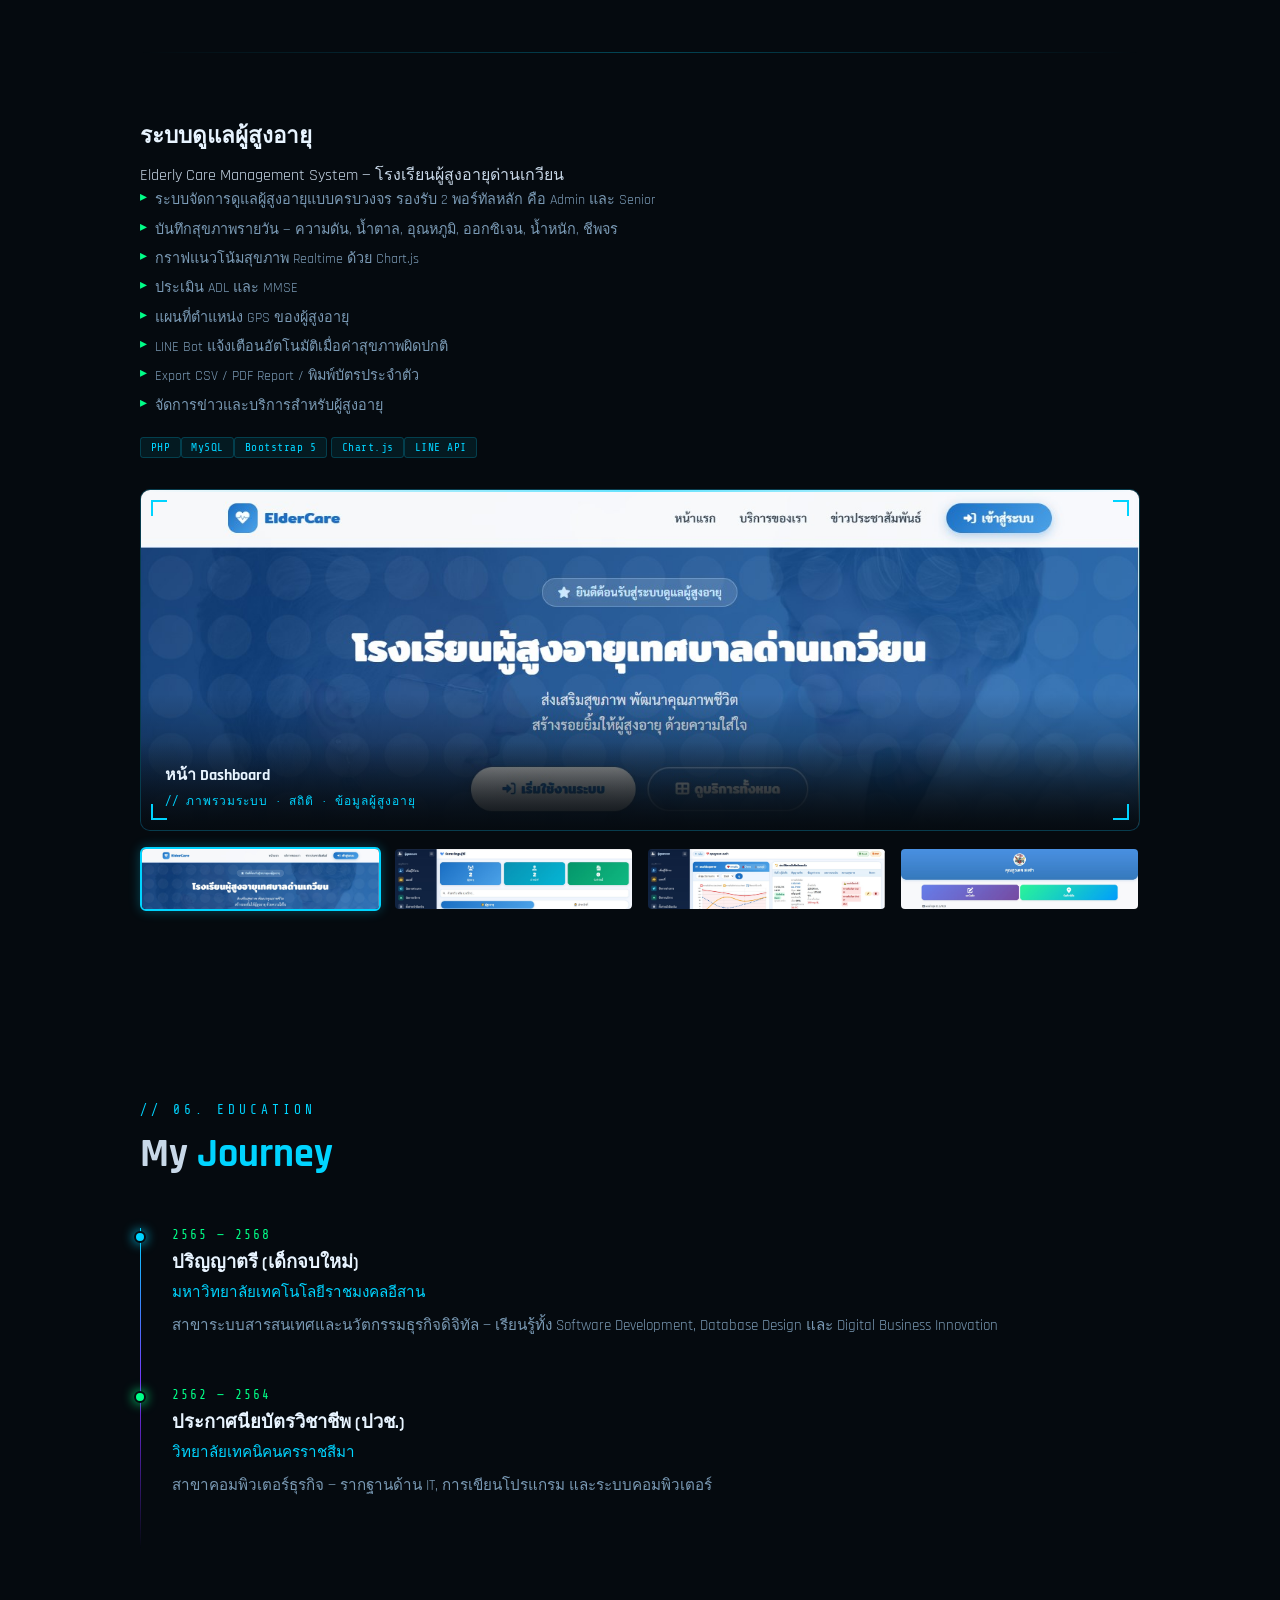
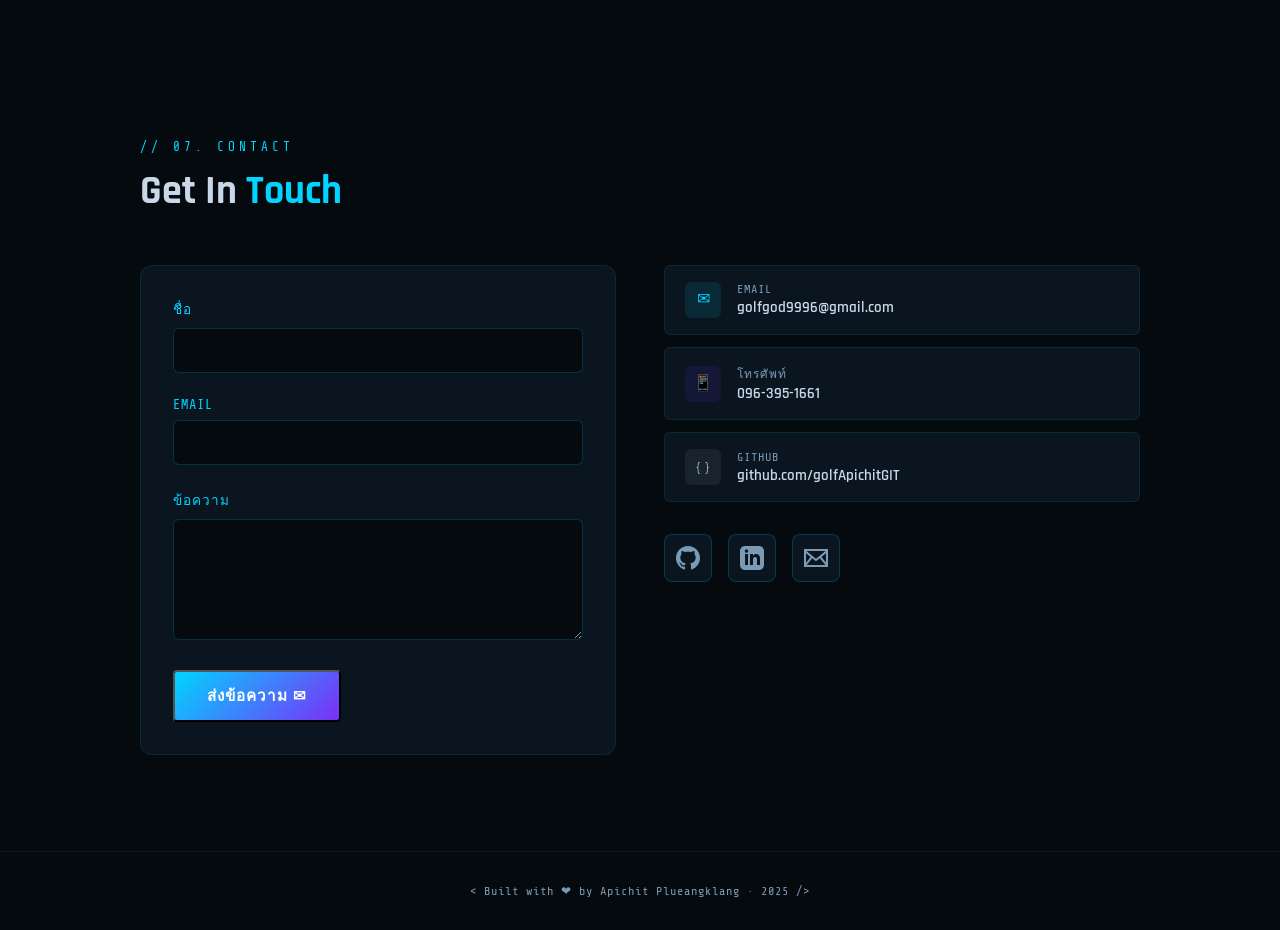
==== commit f54184f4: "TH-TO-EN-PDF" ====
--- a/index.html
+++ b/index.html
@@ -10,6 +10,42 @@
 <script src="https://cdnjs.cloudflare.com/ajax/libs/jspdf/2.5.1/jspdf.umd.min.js"></script>
 <script src="https://cdn.jsdelivr.net/gh/nickthaweerat/jspdf-thai-font/THSarabunNew.js"></script>
 <link rel="stylesheet" href="style.css">
+
+<style>
+/* ── Language Toggle Button ── */
+.lang-toggle {
+  display: flex;
+  align-items: center;
+  gap: 6px;
+  background: transparent;
+  border: 1px solid rgba(0, 212, 255, 0.4);
+  border-radius: 20px;
+  padding: 4px 12px;
+  cursor: pointer;
+  font-family: var(--mono, 'Share Tech Mono', monospace);
+  font-size: 0.75rem;
+  color: var(--accent, #00d4ff);
+  transition: all 0.25s ease;
+  white-space: nowrap;
+  letter-spacing: 0.05em;
+}
+.lang-toggle:hover {
+  background: rgba(0, 212, 255, 0.1);
+  border-color: var(--accent, #00d4ff);
+  box-shadow: 0 0 12px rgba(0, 212, 255, 0.25);
+}
+.lang-toggle .lang-flag { font-size: 1rem; }
+.lang-toggle .lang-label { font-weight: 600; }
+
+/* Transition สำหรับ element ที่เปลี่ยนภาษา */
+[data-th], [data-en] {
+  transition: opacity 0.15s ease;
+}
+.lang-switching [data-th],
+.lang-switching [data-en] {
+  opacity: 0;
+}
+</style>
 </head>
 <body>
 
@@ -20,13 +56,18 @@
   <div class="nav-logo">Portfolio</div>
   <button class="nav-toggle" id="navToggle" aria-label="Toggle mobile menu">☰</button>
   <div class="nav-links" id="navLinks">
-    <a href="#about">About</a>
-    <a href="#skills">Skills</a>
-    <a href="#projects">Projects</a>
-    <a href="#education">Education</a>
-    <a href="#experience">Experience</a>
-    <a href="#contact">Contact</a>
-    <button class="nav-cv-btn" onclick="generateCV()">📄 Download CV</button>
+    <a href="#about" data-th="เกี่ยวกับ" data-en="About">เกี่ยวกับ</a>
+    <a href="#skills" data-th="ทักษะ" data-en="Skills">ทักษะ</a>
+    <a href="#projects" data-th="โปรเจกต์" data-en="Projects">โปรเจกต์</a>
+    <a href="#education" data-th="การศึกษา" data-en="Education">การศึกษา</a>
+    <a href="#experience" data-th="ประสบการณ์" data-en="Experience">ประสบการณ์</a>
+    <a href="#contact" data-th="ติดต่อ" data-en="Contact">ติดต่อ</a>
+    <button class="nav-cv-btn" onclick="generateCV()">📄 <span data-th="ดาวน์โหลด CV" data-en="Download CV">ดาวน์โหลด CV</span></button>
+    <!-- Language Toggle -->
+    <button class="lang-toggle" id="langToggle" onclick="toggleLang()" aria-label="Switch language">
+      <span class="lang-flag" id="langFlag">🇬🇧</span>
+      <span class="lang-label" id="langLabel">EN</span>
+    </button>
   </div>
 </nav>
 
@@ -39,10 +80,14 @@
         <span>Apichit</span> Plueangklang
       </h1>
       <div class="hero-typed"><span id="typed-text"></span><span class="cursor">|</span></div>
-      <p class="hero-desc">ตั้งแต่ยังเด็ก มีความสนใจในด้านคอมพิวเตอร์อย่างลึกซึ้ง ทั้งภาษาคอมพิวเตอร์และระบบปฏิบัติการ เป้าหมายคือการเป็นโปรแกรมเมอร์ที่มีความเชี่ยวชาญ</p>
+      <p class="hero-desc"
+         data-th="ตั้งแต่ยังเด็ก มีความสนใจในด้านคอมพิวเตอร์อย่างลึกซึ้ง ทั้งภาษาคอมพิวเตอร์และระบบปฏิบัติการ เป้าหมายคือการเป็นโปรแกรมเมอร์ที่มีความเชี่ยวชาญ"
+         data-en="With a lifelong passion for technology — from programming languages to operating systems — I am driven to build impactful software as a professional developer.">
+        ตั้งแต่ยังเด็ก มีความสนใจในด้านคอมพิวเตอร์อย่างลึกซึ้ง ทั้งภาษาคอมพิวเตอร์และระบบปฏิบัติการ เป้าหมายคือการเป็นโปรแกรมเมอร์ที่มีความเชี่ยวชาญ
+      </p>
       <div class="hero-btns">
-        <a href="#projects" class="btn-primary">View Projects</a>
-        <a href="#contact" class="btn-outline">Contact Me</a>
+        <a href="#projects" class="btn-primary" data-th="ดูโปรเจกต์" data-en="View Projects">ดูโปรเจกต์</a>
+        <a href="#contact" class="btn-outline" data-th="ติดต่อฉัน" data-en="Contact Me">ติดต่อฉัน</a>
       </div>
     </div>
     <div class="hero-right">
@@ -67,13 +112,19 @@
     <h2 class="section-title">About <span>Me</span></h2>
     <div class="about-grid">
       <div class="about-text">
-        <p>สวัสดีครับ! ผมชื่อ อภิชิต เปลื้องกลาง นักพัฒนา Frontend ที่หลงใหลในการสร้างประสบการณ์ดิจิทัลที่สวยงามและใช้งานได้จริง</p>
-        <p>ผมจบการศึกษาจากมหาวิทยาลัยเทคโนโลยีราชมงคลอีสาน สาขาระบบสารสนเทศฯ และมีประสบการณ์พัฒนาทั้ง Web และ Mobile Application ด้วย React ecosystem พร้อมทำงานกับ Database และระบบ Backend</p>
+        <p data-th="สวัสดีครับ! ผมชื่อ อภิชิต เปลื้องกลาง นักพัฒนา Frontend ที่หลงใหลในการสร้างประสบการณ์ดิจิทัลที่สวยงามและใช้งานได้จริง"
+           data-en="Hello! My name is Apichit Plueangklang, a Frontend Developer dedicated to building intuitive, high-quality digital experiences.">
+          สวัสดีครับ! ผมชื่อ อภิชิต เปลื้องกลาง นักพัฒนา Frontend ที่หลงใหลในการสร้างประสบการณ์ดิจิทัลที่สวยงามและใช้งานได้จริง
+        </p>
+        <p data-th="ผมจบการศึกษาจากมหาวิทยาลัยเทคโนโลยีราชมงคลอีสาน สาขาระบบสารสนเทศฯ และมีประสบการณ์พัฒนาทั้ง Web และ Mobile Application ด้วย React ecosystem พร้อมทำงานกับ Database และระบบ Backend"
+           data-en="A graduate of Rajamangala University of Technology Isan in Information Systems and Digital Business Innovation, with practical experience in Web and Mobile Application development using the React ecosystem, including Database design and Backend integration.">
+          ผมจบการศึกษาจากมหาวิทยาลัยเทคโนโลยีราชมงคลอีสาน สาขาระบบสารสนเทศฯ และมีประสบการณ์พัฒนาทั้ง Web และ Mobile Application ด้วย React ecosystem พร้อมทำงานกับ Database และระบบ Backend
+        </p>
       </div>
       <div class="about-stats">
-        <div class="stat-box"><div class="stat-num">3.83</div><div class="stat-label">GPA ปวช.</div></div>
-        <div class="stat-box"><div class="stat-num">3.02</div><div class="stat-label">GPA ป.ตรี</div></div>
-        <div class="stat-box"><div class="stat-num">2+</div><div class="stat-label">ปีที่เรียนรู้</div></div>
+        <div class="stat-box"><div class="stat-num">3.83</div><div class="stat-label" data-th="GPA ปวช." data-en="GPA (Vocational)">GPA ปวช.</div></div>
+        <div class="stat-box"><div class="stat-num">3.02</div><div class="stat-label" data-th="GPA ป.ตรี" data-en="GPA (Bachelor's)">GPA ป.ตรี</div></div>
+        <div class="stat-box"><div class="stat-num">2+</div><div class="stat-label" data-th="ปีที่เรียนรู้" data-en="Years of Study">ปีที่เรียนรู้</div></div>
         <div class="stat-box"><div class="stat-num">2+</div><div class="stat-label">Projects</div></div>
       </div>
     </div>
@@ -89,9 +140,15 @@
       <div class="timeline-item">
         <div class="timeline-dot" style="background:var(--accent3);box-shadow:0 0 12px var(--accent3)"></div>
         <div class="timeline-period">2568 — Present</div>
-        <div class="timeline-title">Frontend Developer <span class="year-badge">2568</span></div>
-        <div class="timeline-place">บริษัท อะเคเชียไอ.ที. เซอร์วิสเซส (ประเทศไทย) จำกัด</div>
-        <div class="timeline-desc">
+        <div class="timeline-title">Frontend Developer <span class="year-badge">2025</span></div>
+        <div class="timeline-place"
+             data-th="บริษัท อะเคเชียไอ.ที. เซอร์วิสเซส (ประเทศไทย) จำกัด"
+             data-en="Acacia I.T. Services (Thailand) Co., Ltd.">
+          บริษัท อะเคเชียไอ.ที. เซอร์วิสเซส (ประเทศไทย) จำกัด
+        </div>
+        <div class="timeline-desc"
+             data-th="• ออกแบบและพัฒนาระบบเงินเดือน (Payroll System) ด้วย React และ Node.js&lt;br&gt;• พัฒนา UI/UX ที่ตอบโจทย์ผู้ใช้งานด้วย Responsive Design&lt;br&gt;• ทำงานร่วมกับทีม Backend เพื่อเชื่อมต่อ API และจัดการข้อมูล"
+             data-en="• Designed and developed a Payroll System using React and Node.js&lt;br&gt;• Built responsive UI/UX focused on user experience&lt;br&gt;• Collaborated with the Backend team to integrate APIs and manage data">
           • ออกแบบและพัฒนาระบบเงินเดือน (Payroll System) ด้วย React และ Node.js<br>
           • พัฒนา UI/UX ที่ตอบโจทย์ผู้ใช้งานด้วย Responsive Design<br>
           • ทำงานร่วมกับทีม Backend เพื่อเชื่อมต่อ API และจัดการข้อมูล
@@ -100,9 +157,20 @@
       <div class="timeline-item">
         <div class="timeline-dot" style="background:var(--accent2);box-shadow:0 0 12px var(--accent2)"></div>
         <div class="timeline-period">2565 — 2567</div>
-        <div class="timeline-title">พนักงานคัดแยกพัสดุ <span class="year-badge">2565</span></div>
-        <div class="timeline-place">ที่ทำการไปรษณีย์ สาขา นครราชสีมา</div>
-        <div class="timeline-desc">
+        <div class="timeline-title"
+             data-th="พนักงานคัดแยกพัสดุ"
+             data-en="Postal Sorting Clerk">
+          พนักงานคัดแยกพัสดุ
+          <span class="year-badge">2022</span>
+        </div>
+        <div class="timeline-place"
+             data-th="ที่ทำการไปรษณีย์ สาขา นครราชสีมา"
+             data-en="Thailand Post Office, Nakhon Ratchasima Branch">
+          ที่ทำการไปรษณีย์ สาขา นครราชสีมา
+        </div>
+        <div class="timeline-desc"
+             data-th="• คัดแยกและจัดการพัสดุตามประเภทและปลายทาง&lt;br&gt;• คีย์ข้อมูลพัสดุลงระบบคลังด้วยความแม่นยำสูง&lt;br&gt;• ประสานงานกับทีมขนส่งเพื่อให้บริการลูกค้า"
+             data-en="• Sorted and classified parcels by category and destination in a high-volume environment&lt;br&gt;• Accurately recorded parcel data into the logistics system&lt;br&gt;• Coordinated with the delivery team to maintain service quality standards">
           • คัดแยกและจัดการพัสดุตามประเภทและปลายทาง<br>
           • คีย์ข้อมูลพัสดุลงระบบคลังด้วยความแม่นยำสูง<br>
           • ประสานงานกับทีมขนส่งเพื่อให้บริการลูกค้า
@@ -119,7 +187,6 @@
     <h2 class="section-title">Tech <span>Stack</span></h2>
     <div class="skills-grid">
 
-      <!-- ========== CARD 1: JavaScript ========== -->
       <div class="skill-card">
         <div class="skill-icon">⚡</div>
         <div class="skill-name">JavaScript</div>
@@ -130,7 +197,6 @@
         <div class="skill-tags"><span class="tag">JavaScript</span><span class="tag">HTML5</span><span class="tag">CSS3</span></div>
       </div>
 
-      <!-- ========== CARD 2: React ========== -->
       <div class="skill-card">
         <div class="skill-icon">⚛️</div>
         <div class="skill-name">React</div>
@@ -141,7 +207,6 @@
         <div class="skill-tags"><span class="tag">React Vite</span><span class="tag">React Native</span><span class="tag">React Router</span></div>
       </div>
 
-      <!-- ========== CARD 3: Database ========== -->
       <div class="skill-card">
         <div class="skill-icon">🗄️</div>
         <div class="skill-name">Database</div>
@@ -152,7 +217,6 @@
         <div class="skill-tags"><span class="tag">MySQL</span><span class="tag">Supabase</span><span class="tag">PostgreSQL</span></div>
       </div>
 
-      <!-- ========== CARD 4: Git & Version Control ========== -->
       <div class="skill-card">
         <div class="skill-icon">🔧</div>
         <div class="skill-name">Git & Version Control</div>
@@ -163,7 +227,6 @@
         <div class="skill-tags"><span class="tag">Git</span><span class="tag">GitHub</span><span class="tag">VS Code</span></div>
       </div>
 
-      <!-- ========== CARD 5: Hosting & Deployment ========== -->
       <div class="skill-card">
         <div class="skill-icon">🚀</div>
         <div class="skill-name">Hosting & Deploy</div>
@@ -174,7 +237,6 @@
         <div class="skill-tags"><span class="tag">Vercel</span><span class="tag">Netlify</span></div>
       </div>
 
-      <!-- ========== CARD 6: UI & Styling ========== -->
       <div class="skill-card">
         <div class="skill-icon">🎨</div>
         <div class="skill-name">UI & Styling</div>
@@ -195,15 +257,24 @@
     <div class="section-label">// 05. PROJECTS</div>
     <h2 class="section-title">My <span>Projects</span></h2>
 
+    <!-- Project 1: Stock -->
     <div class="project-header">
       <div class="project-info">
-        <div class="project-title">ระบบบริหารจัดการสต็อกอะไหล่อิเล็กทรอนิกส์</div>
-        <p class="project-desc">ระบบบริหารจัดการคลังสินค้าอะไหล่อิเล็กทรอนิกส์แบบครบวงจร ตั้งแต่การจัดหมวดหมู่ไปจนถึงการขายออนไลน์</p>
+        <div class="project-title"
+             data-th="ระบบบริหารจัดการสต็อกอะไหล่อิเล็กทรอนิกส์"
+             data-en="Electronic Parts Stock Management System">
+          ระบบบริหารจัดการสต็อกอะไหล่อิเล็กทรอนิกส์
+        </div>
+        <p class="project-desc"
+           data-th="ระบบบริหารจัดการคลังสินค้าอะไหล่อิเล็กทรอนิกส์แบบครบวงจร ตั้งแต่การจัดหมวดหมู่ไปจนถึงการขายออนไลน์"
+           data-en="A comprehensive electronic parts warehouse management system — from categorization and inventory tracking to online sales integration.">
+          ระบบบริหารจัดการคลังสินค้าอะไหล่อิเล็กทรอนิกส์แบบครบวงจร ตั้งแต่การจัดหมวดหมู่ไปจนถึงการขายออนไลน์
+        </p>
         <div class="project-features">
-          <div class="feature">จัดหมวดหมู่อะไหล่ ติดตาม QR Code รู้ว่าของอยู่กล่องไหน</div>
-          <div class="feature">แจ้งเตือนของใกล้หมดทันที และออเดอร์ใหม่ผ่าน LINE</div>
-          <div class="feature">ซิงค์สินค้าและสต็อกกับ Lazada อัตโนมัติ</div>
-          <div class="feature">รองรับ Import/Export Excel และ Backup อัตโนมัติ</div>
+          <div class="feature" data-th="จัดหมวดหมู่อะไหล่ ติดตาม QR Code รู้ว่าของอยู่กล่องไหน" data-en="Categorize parts and track with QR Code to locate items instantly">จัดหมวดหมู่อะไหล่ ติดตาม QR Code รู้ว่าของอยู่กล่องไหน</div>
+          <div class="feature" data-th="แจ้งเตือนของใกล้หมดทันที และออเดอร์ใหม่ผ่าน LINE" data-en="Instant low-stock alerts and new order notifications via LINE">แจ้งเตือนของใกล้หมดทันที และออเดอร์ใหม่ผ่าน LINE</div>
+          <div class="feature" data-th="ซิงค์สินค้าและสต็อกกับ Lazada อัตโนมัติ" data-en="Automatically sync products and stock with Lazada">ซิงค์สินค้าและสต็อกกับ Lazada อัตโนมัติ</div>
+          <div class="feature" data-th="รองรับ Import/Export Excel และ Backup อัตโนมัติ" data-en="Supports Excel Import/Export and automatic backup">รองรับ Import/Export Excel และ Backup อัตโนมัติ</div>
         </div>
         <div class="project-tech">
           <span class="tag">React Vite</span><span class="tag">MySQL</span><span class="tag">Supabase</span>
@@ -221,43 +292,48 @@
         <div class="gallery-corner br"></div>
         <img class="gallery-main-img" id="mainImg" src="images/stock/1.jpg" alt="Stock Management Dashboard" loading="lazy">
         <div class="gallery-caption">
-          <div class="gallery-caption-title" id="captionTitle">หน้า Dashboard</div>
-          <div class="gallery-caption-sub" id="captionSub">// ภาพรวมระบบ · สถิติ · กราฟ realtime</div>
+          <div class="gallery-caption-title" id="captionTitle"
+               data-th="หน้า Dashboard" data-en="Dashboard">หน้า Dashboard</div>
+          <div class="gallery-caption-sub" id="captionSub"
+               data-th="// ภาพรวมระบบ · สถิติ · กราฟ realtime" data-en="// System overview · Statistics · Realtime charts">// ภาพรวมระบบ · สถิติ · กราฟ realtime</div>
         </div>
       </div>
       <div class="gallery-thumbs">
-        <div class="thumb active" onclick="switchSlide(0)">
-          <img class="thumb-img" src="images/stock/1.jpg" alt="Stock Management Dashboard" loading="lazy">
-        </div>
-        <div class="thumb" onclick="switchSlide(1)">
-          <img class="thumb-img" src="images/stock/2.jpg" alt="Stock Management" loading="lazy">
-        </div>
-        <div class="thumb" onclick="switchSlide(2)">
-          <img class="thumb-img" src="images/stock/3.jpg" alt="Stock Reports" loading="lazy">
-        </div>
-        <div class="thumb" onclick="switchSlide(3)">
-          <img class="thumb-img" src="images/stock/4.jpg" alt="Stock Orders" loading="lazy">
-        </div>
-      </div>
-    </div>
-    <p style="text-align:center;color:var(--text2);font-family:var(--mono);font-size:.8rem;margin-top:1.5rem;opacity:.5">// คลิกที่รูปเพื่อดูขนาดเต็ม · more projects coming soon...</p>
-
-    <!-- Visual Divider -->
+        <div class="thumb active" onclick="switchSlide(0)"><img class="thumb-img" src="images/stock/1.jpg" alt="Stock Management Dashboard" loading="lazy"></div>
+        <div class="thumb" onclick="switchSlide(1)"><img class="thumb-img" src="images/stock/2.jpg" alt="Stock Management" loading="lazy"></div>
+        <div class="thumb" onclick="switchSlide(2)"><img class="thumb-img" src="images/stock/3.jpg" alt="Stock Reports" loading="lazy"></div>
+        <div class="thumb" onclick="switchSlide(3)"><img class="thumb-img" src="images/stock/4.jpg" alt="Stock Orders" loading="lazy"></div>
+      </div>
+    </div>
+    <p style="text-align:center;color:var(--text2);font-family:var(--mono);font-size:.8rem;margin-top:1.5rem;opacity:.5"
+       data-th="// คลิกที่รูปเพื่อดูขนาดเต็ม · more projects coming soon..."
+       data-en="// Click image to view fullscreen · more projects coming soon...">
+      // คลิกที่รูปเพื่อดูขนาดเต็ม · more projects coming soon...
+    </p>
+
     <hr style="margin:4rem 0;border:0;height:1px;background:linear-gradient(90deg,transparent,var(--accent),transparent);opacity:.3">
 
-    <!-- Second Project: Payroll System -->
+    <!-- Project 2: Payroll -->
     <div class="project-header">
       <div class="project-info">
-        <div class="project-title">การออกแบบและพัฒนาระบบเงินเดือน (Payroll)</div>
-        <p class="project-desc">Payroll Management System (Web Application)</p>
+        <div class="project-title"
+             data-th="การออกแบบและพัฒนาระบบเงินเดือน (Payroll)"
+             data-en="Payroll Management System Design & Development">
+          การออกแบบและพัฒนาระบบเงินเดือน (Payroll)
+        </div>
+        <p class="project-desc"
+           data-th="Payroll Management System (Web Application)"
+           data-en="Payroll Management System (Web Application)">
+          Payroll Management System (Web Application)
+        </p>
         <div class="project-features">
-          <div class="feature">Admin:</div>
-          <div class="feature">- สามารถล็อกอิน และจัดการข้อมูลพนักงาน</div>
-          <div class="feature">- อัปโหลดไฟล์ Excel เพื่อสร้างสลิปเงินเดือนประจำเดือน</div>
-          <div class="feature">- ดูรายงานยอดจ่ายรวม</div>
-          <div class="feature">Employee:</div>
-          <div class="feature">- สามารถล็อกอิน และจัดการข้อมูลส่วนตัว</div>
-          <div class="feature">- ดูและดาวน์โหลดสลิปเงินเดือนของตัวเองเป็น PDF</div>
+          <div class="feature" data-th="Admin:" data-en="Admin:">Admin:</div>
+          <div class="feature" data-th="- สามารถล็อกอิน และจัดการข้อมูลพนักงาน" data-en="- Login and manage employee data">- สามารถล็อกอิน และจัดการข้อมูลพนักงาน</div>
+          <div class="feature" data-th="- อัปโหลดไฟล์ Excel เพื่อสร้างสลิปเงินเดือนประจำเดือน" data-en="- Upload Excel files to generate monthly payslips">- อัปโหลดไฟล์ Excel เพื่อสร้างสลิปเงินเดือนประจำเดือน</div>
+          <div class="feature" data-th="- ดูรายงานยอดจ่ายรวม" data-en="- View total payment summary reports">- ดูรายงานยอดจ่ายรวม</div>
+          <div class="feature" data-th="Employee:" data-en="Employee:">Employee:</div>
+          <div class="feature" data-th="- สามารถล็อกอิน และจัดการข้อมูลส่วนตัว" data-en="- Login and manage personal information">- สามารถล็อกอิน และจัดการข้อมูลส่วนตัว</div>
+          <div class="feature" data-th="- ดูและดาวน์โหลดสลิปเงินเดือนของตัวเองเป็น PDF" data-en="- View and download personal payslips as PDF">- ดูและดาวน์โหลดสลิปเงินเดือนของตัวเองเป็น PDF</div>
         </div>
         <div class="project-tech">
           <span class="tag">React Vite</span><span class="tag">Tailwind CSS</span><span class="tag">React Router</span>
@@ -276,42 +352,43 @@
         <img class="gallery-main-img" id="mainImg2" src="images/payroll/1.png" alt="Payroll Dashboard" loading="lazy">
         <div class="gallery-caption">
           <div class="gallery-caption-title" id="captionTitle2">Payroll Dashboard</div>
-          <div class="gallery-caption-sub" id="captionSub2">// ระบบจัดการเงินเดือน · สลิปเงินเดือน · รายงาน</div>
+          <div class="gallery-caption-sub" id="captionSub2"
+               data-th="// ระบบจัดการเงินเดือน · สลิปเงินเดือน · รายงาน"
+               data-en="// Payroll management · Payslips · Reports">// ระบบจัดการเงินเดือน · สลิปเงินเดือน · รายงาน</div>
         </div>
       </div>
       <div class="gallery-thumbs">
-        <div class="thumb active" onclick="switchSlide2(0)">
-          <img class="thumb-img" src="images/payroll/1.png" alt="Payroll Dashboard" loading="lazy">
-        </div>
-        <div class="thumb" onclick="switchSlide2(1)">
-          <img class="thumb-img" src="images/payroll/2.png" alt="Payroll Employee Management" loading="lazy">
-        </div>
-        <div class="thumb" onclick="switchSlide2(2)">
-          <img class="thumb-img" src="images/payroll/3.png" alt="Payroll Generation" loading="lazy">
-        </div>
-        <div class="thumb" onclick="switchSlide2(3)">
-          <img class="thumb-img" src="images/payroll/4.png" alt="Payroll Reports" loading="lazy">
-        </div>
-      </div>
-    </div>
-
-    <!-- Visual Divider -->
+        <div class="thumb active" onclick="switchSlide2(0)"><img class="thumb-img" src="images/payroll/1.png" alt="Payroll Dashboard" loading="lazy"></div>
+        <div class="thumb" onclick="switchSlide2(1)"><img class="thumb-img" src="images/payroll/2.png" alt="Payroll Employee Management" loading="lazy"></div>
+        <div class="thumb" onclick="switchSlide2(2)"><img class="thumb-img" src="images/payroll/3.png" alt="Payroll Generation" loading="lazy"></div>
+        <div class="thumb" onclick="switchSlide2(3)"><img class="thumb-img" src="images/payroll/4.png" alt="Payroll Reports" loading="lazy"></div>
+      </div>
+    </div>
+
     <hr style="margin:4rem 0;border:0;height:1px;background:linear-gradient(90deg,transparent,var(--accent),transparent);opacity:.3">
 
-    <!-- Third Project: Elderly Care Management System -->
+    <!-- Project 3: Elderly Care -->
     <div class="project-header">
       <div class="project-info">
-        <div class="project-title">ระบบดูแลผู้สูงอายุ</div>
-        <p class="project-desc">Elderly Care Management System — โรงเรียนผู้สูงอายุด่านเกวียน</p>
+        <div class="project-title"
+             data-th="ระบบดูแลผู้สูงอายุ"
+             data-en="Elderly Care Management System">
+          ระบบดูแลผู้สูงอายุ
+        </div>
+        <p class="project-desc"
+           data-th="Elderly Care Management System — โรงเรียนผู้สูงอายุด่านเกวียน"
+           data-en="Elderly Care Management System — Dan Kwian Senior School">
+          Elderly Care Management System — โรงเรียนผู้สูงอายุด่านเกวียน
+        </p>
         <div class="project-features">
-          <div class="feature">ระบบจัดการดูแลผู้สูงอายุแบบครบวงจร รองรับ 2 พอร์ทัลหลัก คือ Admin และ Senior</div>
-          <div class="feature">บันทึกสุขภาพรายวัน — ความดัน, น้ำตาล, อุณหภูมิ, ออกซิเจน, น้ำหนัก, ชีพจร</div>
-          <div class="feature">กราฟแนวโน้มสุขภาพ Realtime ด้วย Chart.js</div>
-          <div class="feature">ประเมิน ADL และ MMSE</div>
-          <div class="feature">แผนที่ตำแหน่ง GPS ของผู้สูงอายุ</div>
-          <div class="feature">LINE Bot แจ้งเตือนอัตโนมัติเมื่อค่าสุขภาพผิดปกติ</div>
-          <div class="feature">Export CSV / PDF Report / พิมพ์บัตรประจำตัว</div>
-          <div class="feature">จัดการข่าวและบริการสำหรับผู้สูงอายุ</div>
+          <div class="feature" data-th="ระบบจัดการดูแลผู้สูงอายุแบบครบวงจร รองรับ 2 พอร์ทัลหลัก คือ Admin และ Senior" data-en="Comprehensive elderly care management system supporting 2 main portals: Admin and Senior">ระบบจัดการดูแลผู้สูงอายุแบบครบวงจร รองรับ 2 พอร์ทัลหลัก คือ Admin และ Senior</div>
+          <div class="feature" data-th="บันทึกสุขภาพรายวัน — ความดัน, น้ำตาล, อุณหภูมิ, ออกซิเจน, น้ำหนัก, ชีพจร" data-en="Daily health records — blood pressure, blood sugar, temperature, oxygen, weight, pulse">บันทึกสุขภาพรายวัน — ความดัน, น้ำตาล, อุณหภูมิ, ออกซิเจน, น้ำหนัก, ชีพจร</div>
+          <div class="feature" data-th="กราฟแนวโน้มสุขภาพ Realtime ด้วย Chart.js" data-en="Realtime health trend charts with Chart.js">กราฟแนวโน้มสุขภาพ Realtime ด้วย Chart.js</div>
+          <div class="feature" data-th="ประเมิน ADL และ MMSE" data-en="ADL and MMSE health assessments">ประเมิน ADL และ MMSE</div>
+          <div class="feature" data-th="แผนที่ตำแหน่ง GPS ของผู้สูงอายุ" data-en="Real-time GPS location tracking for seniors">แผนที่ตำแหน่ง GPS ของผู้สูงอายุ</div>
+          <div class="feature" data-th="LINE Bot แจ้งเตือนอัตโนมัติเมื่อค่าสุขภาพผิดปกติ" data-en="LINE Bot automatic alerts when health values are abnormal">LINE Bot แจ้งเตือนอัตโนมัติเมื่อค่าสุขภาพผิดปกติ</div>
+          <div class="feature" data-th="Export CSV / PDF Report / พิมพ์บัตรประจำตัว" data-en="Export CSV / PDF Report / Print ID cards">Export CSV / PDF Report / พิมพ์บัตรประจำตัว</div>
+          <div class="feature" data-th="จัดการข่าวและบริการสำหรับผู้สูงอายุ" data-en="Manage news and services for the elderly">จัดการข่าวและบริการสำหรับผู้สูงอายุ</div>
         </div>
         <div class="project-tech">
           <span class="tag">PHP</span><span class="tag">MySQL</span><span class="tag">Bootstrap 5</span>
@@ -329,23 +406,18 @@
         <div class="gallery-corner br"></div>
         <img class="gallery-main-img" id="mainImg3" src="images/elderly/1.jpg" alt="Elderly Care Dashboard" loading="lazy">
         <div class="gallery-caption">
-          <div class="gallery-caption-title" id="captionTitle3">หน้า Dashboard</div>
-          <div class="gallery-caption-sub" id="captionSub3">// ภาพรวมระบบ · สถิติ · ข้อมูลผู้สูงอายุ</div>
+          <div class="gallery-caption-title" id="captionTitle3"
+               data-th="หน้า Dashboard" data-en="Dashboard">หน้า Dashboard</div>
+          <div class="gallery-caption-sub" id="captionSub3"
+               data-th="// ภาพรวมระบบ · สถิติ · ข้อมูลผู้สูงอายุ"
+               data-en="// System overview · Statistics · Senior data">// ภาพรวมระบบ · สถิติ · ข้อมูลผู้สูงอายุ</div>
         </div>
       </div>
       <div class="gallery-thumbs">
-        <div class="thumb active" onclick="switchSlide3(0)">
-          <img class="thumb-img" src="images/elderly/1.jpg" alt="Elderly Care Dashboard" loading="lazy">
-        </div>
-        <div class="thumb" onclick="switchSlide3(1)">
-          <img class="thumb-img" src="images/elderly/2.jpg" alt="Elderly Care Health Management" loading="lazy">
-        </div>
-        <div class="thumb" onclick="switchSlide3(2)">
-          <img class="thumb-img" src="images/elderly/3.jpg" alt="Elderly Care Reports" loading="lazy">
-        </div>
-        <div class="thumb" onclick="switchSlide3(3)">
-          <img class="thumb-img" src="images/elderly/4.jpg" alt="Elderly Care GPS Map" loading="lazy">
-        </div>
+        <div class="thumb active" onclick="switchSlide3(0)"><img class="thumb-img" src="images/elderly/1.jpg" alt="Elderly Care Dashboard" loading="lazy"></div>
+        <div class="thumb" onclick="switchSlide3(1)"><img class="thumb-img" src="images/elderly/2.jpg" alt="Elderly Care Health Management" loading="lazy"></div>
+        <div class="thumb" onclick="switchSlide3(2)"><img class="thumb-img" src="images/elderly/3.jpg" alt="Elderly Care Reports" loading="lazy"></div>
+        <div class="thumb" onclick="switchSlide3(3)"><img class="thumb-img" src="images/elderly/4.jpg" alt="Elderly Care GPS Map" loading="lazy"></div>
       </div>
     </div>
   </div>
@@ -361,7 +433,6 @@
   </div>
 </div>
 
-<!-- LIGHTBOX 2 -->
 <div class="lightbox" id="lightbox2" onclick="closeLightboxOutside2(event)" role="dialog" aria-modal="true">
   <div class="lightbox-inner">
     <button class="lightbox-close" onclick="closeLightbox2()" aria-label="Close">[ ESC ]</button>
@@ -371,7 +442,6 @@
   </div>
 </div>
 
-<!-- LIGHTBOX 3 -->
 <div class="lightbox" id="lightbox3" onclick="closeLightboxOutside3(event)" role="dialog" aria-modal="true">
   <div class="lightbox-inner">
     <button class="lightbox-close" onclick="closeLightbox3()" aria-label="Close">[ ESC ]</button>
@@ -390,21 +460,46 @@
       <div class="timeline-item">
         <div class="timeline-dot"></div>
         <div class="timeline-period">2565 — 2568</div>
-        <div class="timeline-title">ปริญญาตรี (เด็กจบใหม่) <span class="gpa-badge">GPA 3.02</span></div>
-        <div class="timeline-place">มหาวิทยาลัยเทคโนโลยีราชมงคลอีสาน</div>
-        <div class="timeline-desc">สาขาระบบสารสนเทศและนวัตกรรมธุรกิจดิจิทัล — เรียนรู้ทั้ง Software Development, Database Design และ Digital Business Innovation</div>
+        <div class="timeline-title"
+             data-th="ปริญญาตรี (เด็กจบใหม่)"
+             data-en="Bachelor of Science">
+          ปริญญาตรี (เด็กจบใหม่)
+          <span class="gpa-badge">GPA 3.02</span>
+        </div>
+        <div class="timeline-place"
+             data-th="มหาวิทยาลัยเทคโนโลยีราชมงคลอีสาน"
+             data-en="Rajamangala University of Technology Isan">
+          มหาวิทยาลัยเทคโนโลยีราชมงคลอีสาน
+        </div>
+        <div class="timeline-desc"
+             data-th="สาขาระบบสารสนเทศและนวัตกรรมธุรกิจดิจิทัล — เรียนรู้ทั้ง Software Development, Database Design และ Digital Business Innovation"
+             data-en="Information Systems and Digital Business Innovation — Coursework in Software Development, Database Design, and Digital Business Innovation">
+          สาขาระบบสารสนเทศและนวัตกรรมธุรกิจดิจิทัล — เรียนรู้ทั้ง Software Development, Database Design และ Digital Business Innovation
+        </div>
       </div>
       <div class="timeline-item">
         <div class="timeline-dot" style="background:var(--accent2);box-shadow:0 0 12px var(--accent2)"></div>
         <div class="timeline-period">2562 — 2564</div>
-        <div class="timeline-title">ประกาศนียบัตรวิชาชีพ (ปวช.) <span class="gpa-badge">GPA 3.83</span></div>
-        <div class="timeline-place">วิทยาลัยเทคนิคนครราชสีมา</div>
-        <div class="timeline-desc">สาขาคอมพิวเตอร์ธุรกิจ — รากฐานด้าน IT, การเขียนโปรแกรม และระบบคอมพิวเตอร์</div>
+        <div class="timeline-title"
+             data-th="ประกาศนียบัตรวิชาชีพ (ปวช.)"
+             data-en="Vocational Certificate (Technical)">
+          ประกาศนียบัตรวิชาชีพ (ปวช.)
+          <span class="gpa-badge">GPA 3.83</span>
+        </div>
+        <div class="timeline-place"
+             data-th="วิทยาลัยเทคนิคนครราชสีมา"
+             data-en="Nakhon Ratchasima Technical College">
+          วิทยาลัยเทคนิคนครราชสีมา
+        </div>
+        <div class="timeline-desc"
+             data-th="สาขาคอมพิวเตอร์ธุรกิจ — รากฐานด้าน IT, การเขียนโปรแกรม และระบบคอมพิวเตอร์"
+             data-en="Business Computer — Foundation studies in Information Technology, Programming, and Computer Systems">
+          สาขาคอมพิวเตอร์ธุรกิจ — รากฐานด้าน IT, การเขียนโปรแกรม และระบบคอมพิวเตอร์
+        </div>
       </div>
     </div>
   </div>
 </section>
-
 
 <!-- CONTACT -->
 <section id="contact">
@@ -415,7 +510,7 @@
       <div class="contact-form">
         <form id="contactForm" onsubmit="handleContactSubmit(event)">
           <div class="form-group">
-            <label for="name" class="form-label">NAME</label>
+            <label for="name" class="form-label" data-th="ชื่อ" data-en="NAME">NAME</label>
             <input type="text" id="name" name="name" class="form-input" required>
           </div>
           <div class="form-group">
@@ -423,10 +518,14 @@
             <input type="email" id="email" name="email" class="form-input" required>
           </div>
           <div class="form-group">
-            <label for="message" class="form-label">MESSAGE</label>
+            <label for="message" class="form-label" data-th="ข้อความ" data-en="MESSAGE">MESSAGE</label>
             <textarea id="message" name="message" class="form-textarea" rows="5" required></textarea>
           </div>
-          <button type="submit" class="btn-primary">Send Message ✉</button>
+          <button type="submit" class="btn-primary"
+                  data-th="ส่งข้อความ ✉"
+                  data-en="Send Message ✉">
+            Send Message ✉
+          </button>
         </form>
       </div>
       <div class="contact-info">
@@ -437,7 +536,10 @@
           </a>
           <a href="tel:0963951661" class="contact-link">
             <div class="contact-icon tel">📱</div>
-            <div class="contact-detail"><span class="contact-detail-label">TELEPHONE</span><span class="contact-detail-val">096-395-1661</span></div>
+            <div class="contact-detail">
+              <span class="contact-detail-label" data-th="โทรศัพท์" data-en="TELEPHONE">TELEPHONE</span>
+              <span class="contact-detail-val">096-395-1661</span>
+            </div>
           </a>
           <a href="https://github.com/golfApichitGIT" class="contact-link">
             <div class="contact-icon github">{ }</div>
@@ -471,6 +573,69 @@
 </footer>
 </div>
 
+<!-- ══════════════════════════════════════════
+     LANGUAGE SWITCHER — i18n Engine
+     ══════════════════════════════════════════ -->
+<script>
+  /* ── State ── */
+  let currentLang = localStorage.getItem('portfolioLang') || 'th';
+
+  /* ── Typed text translations ── */
+  const typedTexts = {
+    th: ['Frontend Developer', 'React Enthusiast', 'UI/UX Lover', 'นักพัฒนา Web & Mobile'],
+    en: ['Frontend Developer', 'React Enthusiast', 'UI/UX Lover', 'Web & Mobile Developer']
+  };
+
+  /* ── Apply language to all elements ── */
+  function applyLang(lang) {
+    const body = document.body;
+    body.classList.add('lang-switching');
+
+    setTimeout(() => {
+      // อัปเดต element ทุกอันที่มี data-th / data-en
+      document.querySelectorAll('[data-th], [data-en]').forEach(el => {
+        const text = lang === 'th' ? el.dataset.th : el.dataset.en;
+        if (!text) return;
+
+        // ถ้า text มี <br> ให้ใช้ innerHTML
+        if (text.includes('&lt;br&gt;') || text.includes('<br>')) {
+          el.innerHTML = text.replace(/&lt;br&gt;/g, '<br>');
+        } else {
+          el.textContent = text;
+        }
+      });
+
+      // อัปเดตปุ่ม toggle
+      const flag = document.getElementById('langFlag');
+      const label = document.getElementById('langLabel');
+      if (lang === 'th') {
+        flag.textContent = '🇬🇧';
+        label.textContent = 'EN';
+      } else {
+        flag.textContent = '🇹🇭';
+        label.textContent = 'TH';
+      }
+
+      // อัปเดต html lang attribute
+      document.documentElement.lang = lang === 'th' ? 'th' : 'en';
+
+      body.classList.remove('lang-switching');
+    }, 150);
+  }
+
+  /* ── Toggle function (เรียกจากปุ่ม) ── */
+  function toggleLang() {
+    currentLang = currentLang === 'th' ? 'en' : 'th';
+    localStorage.setItem('portfolioLang', currentLang);
+    applyLang(currentLang);
+  }
+
+  /* ── Init on load ── */
+  document.addEventListener('DOMContentLoaded', () => {
+    applyLang(currentLang);
+  });
+</script>
+
 <script type="module" src="js/main.js"></script>
 </body>
 </html>
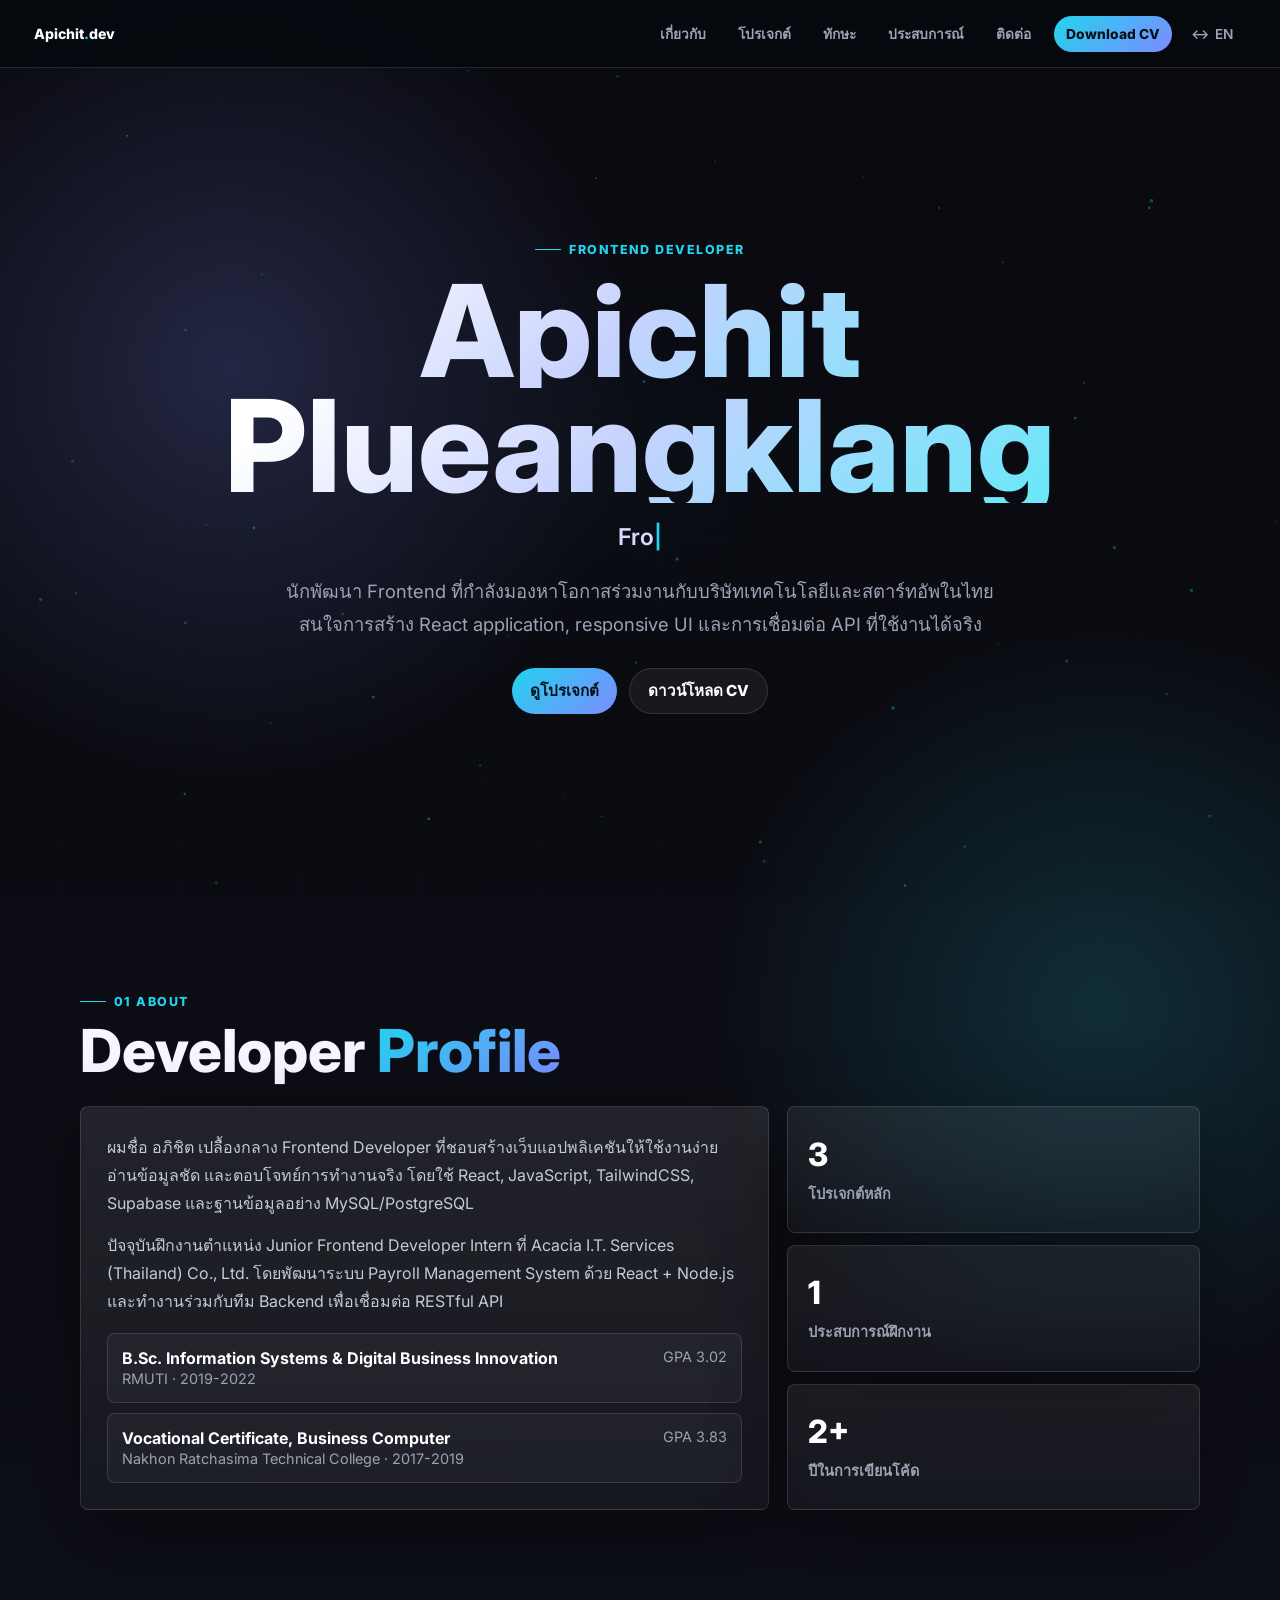
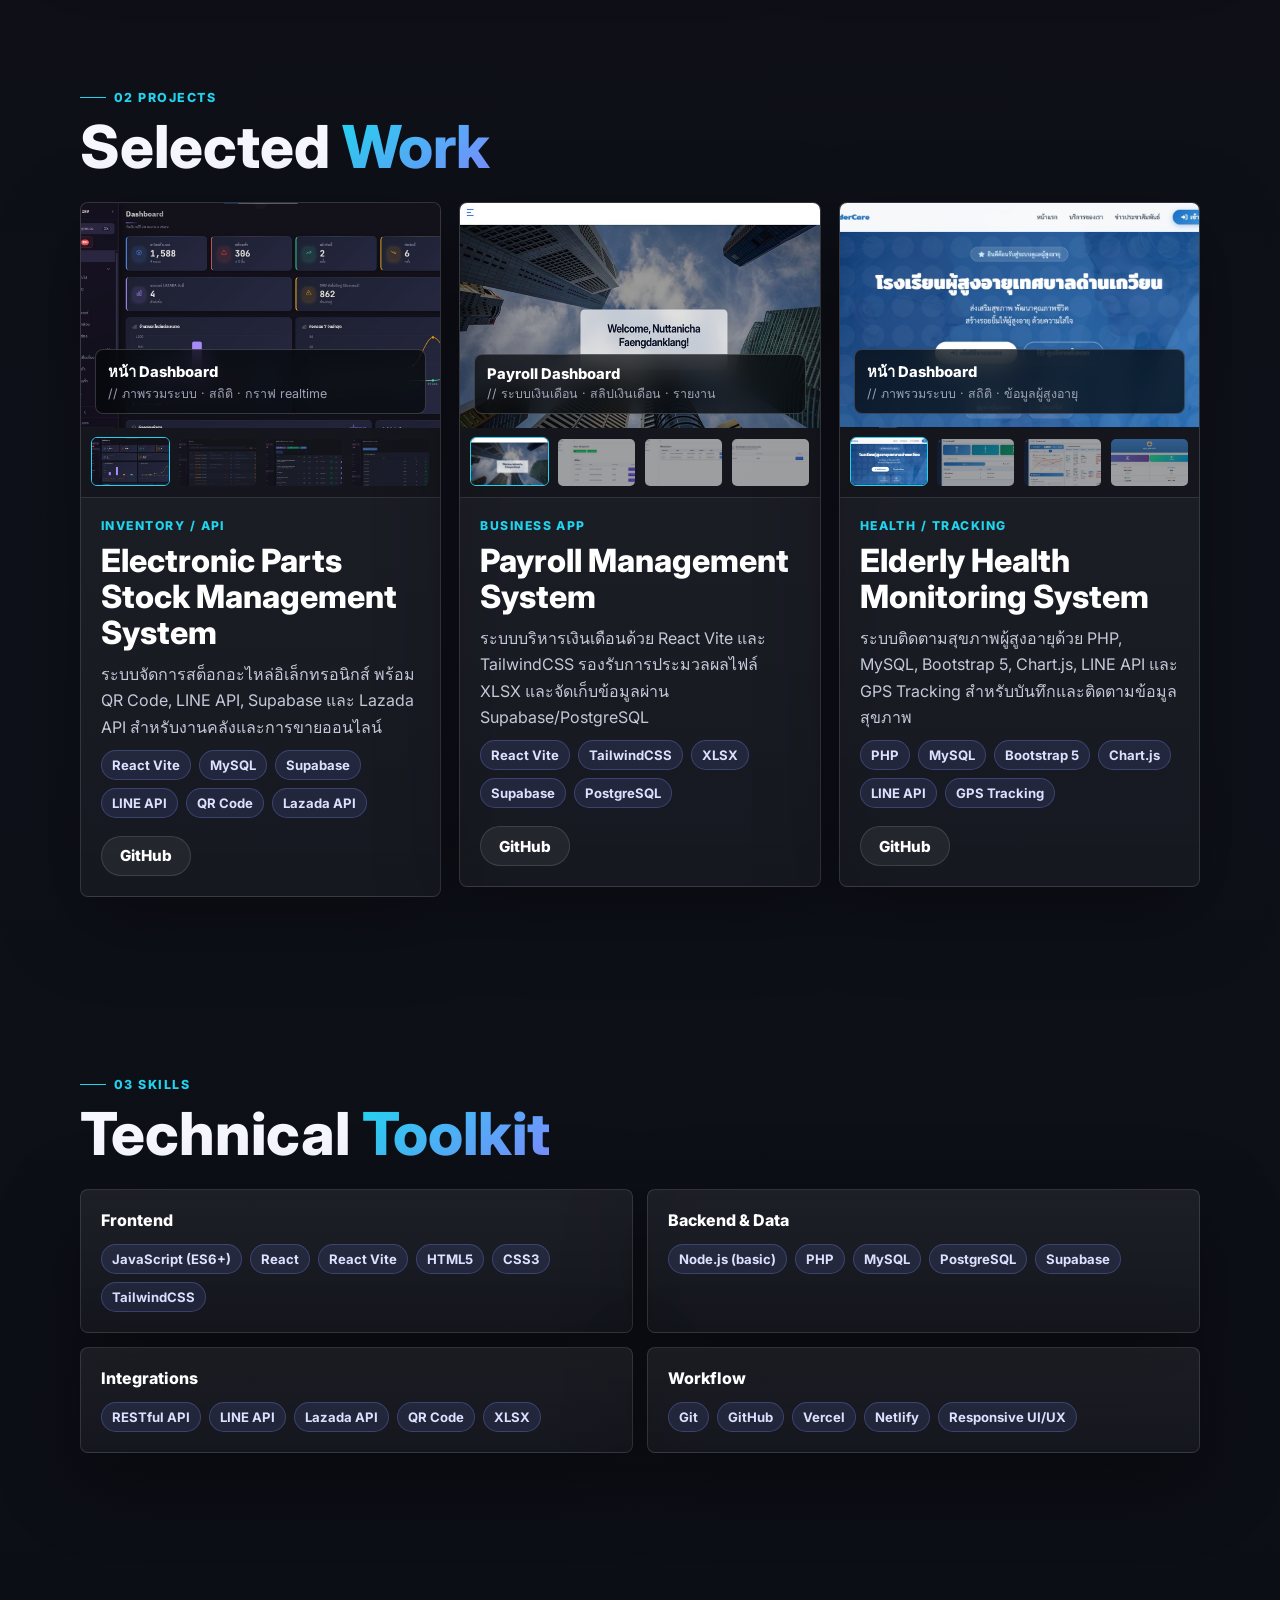
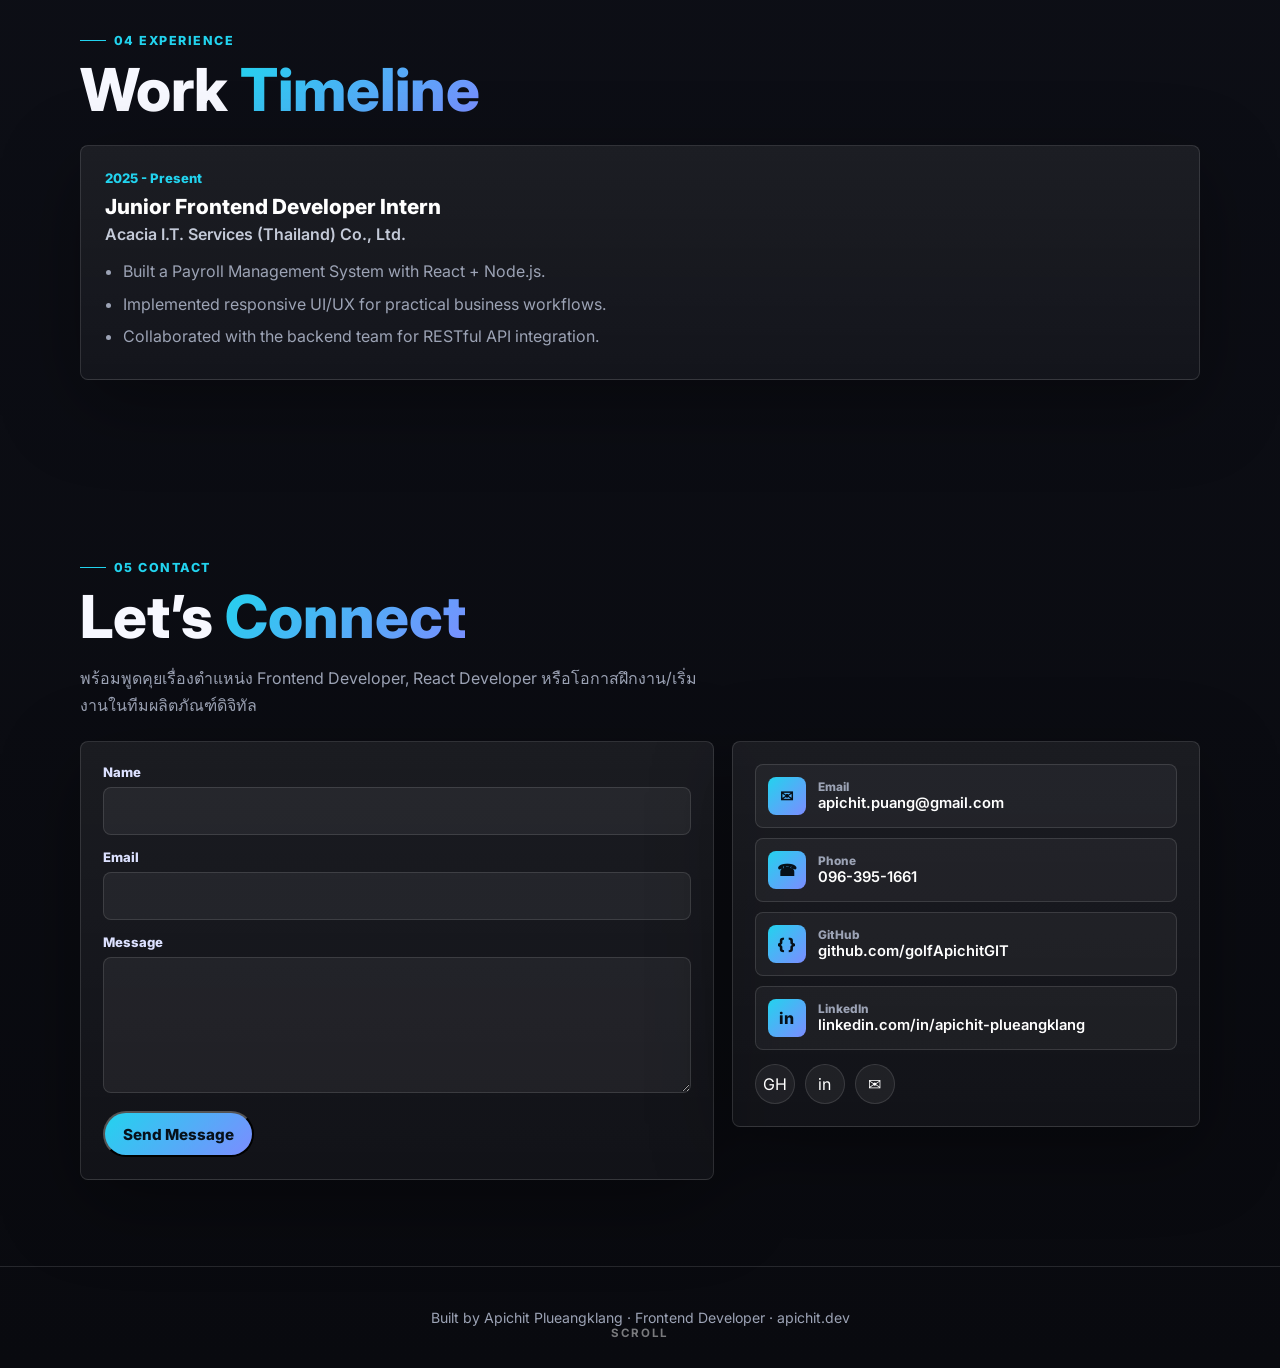
==== commit 2335b052: "up-cv-v2" ====
--- a/index.html
+++ b/index.html
@@ -3,48 +3,811 @@
 <head>
 <meta charset="UTF-8">
 <meta name="viewport" content="width=device-width, initial-scale=1.0">
-<title>Apichit Plueangklang — Frontend Developer</title>
-<link rel="preconnect" href="https://fonts.googleapis.com" crossorigin>
-<link href="https://fonts.googleapis.com/css2?family=Share+Tech+Mono&family=Rajdhani:wght@300;400;500;600;700&display=swap" rel="stylesheet">
+<title>Apichit Plueangklang - Frontend Developer</title>
+<link rel="preconnect" href="https://fonts.googleapis.com">
+<link rel="preconnect" href="https://fonts.gstatic.com" crossorigin>
+<link href="https://fonts.googleapis.com/css2?family=Inter:wght@400;500;600;700;800&display=swap" rel="stylesheet">
 <script src="https://cdn.jsdelivr.net/npm/@emailjs/browser@4/dist/email.min.js"></script>
 <script src="https://cdnjs.cloudflare.com/ajax/libs/jspdf/2.5.1/jspdf.umd.min.js"></script>
 <script src="https://cdn.jsdelivr.net/gh/nickthaweerat/jspdf-thai-font/THSarabunNew.js"></script>
-<link rel="stylesheet" href="style.css">
-
 <style>
-/* ── Language Toggle Button ── */
-.lang-toggle {
-  display: flex;
-  align-items: center;
-  gap: 6px;
-  background: transparent;
-  border: 1px solid rgba(0, 212, 255, 0.4);
-  border-radius: 20px;
-  padding: 4px 12px;
-  cursor: pointer;
-  font-family: var(--mono, 'Share Tech Mono', monospace);
-  font-size: 0.75rem;
-  color: var(--accent, #00d4ff);
-  transition: all 0.25s ease;
-  white-space: nowrap;
-  letter-spacing: 0.05em;
-}
-.lang-toggle:hover {
-  background: rgba(0, 212, 255, 0.1);
-  border-color: var(--accent, #00d4ff);
-  box-shadow: 0 0 12px rgba(0, 212, 255, 0.25);
-}
-.lang-toggle .lang-flag { font-size: 1rem; }
-.lang-toggle .lang-label { font-weight: 600; }
-
-/* Transition สำหรับ element ที่เปลี่ยนภาษา */
-[data-th], [data-en] {
-  transition: opacity 0.15s ease;
-}
-.lang-switching [data-th],
-.lang-switching [data-en] {
-  opacity: 0;
-}
+  *, *::before, *::after { box-sizing: border-box; }
+
+  :root {
+    --color-bg: #0a0a0f;
+    --color-bg-2: #0f111a;
+    --color-surface: rgba(255, 255, 255, .065);
+    --color-surface-strong: rgba(255, 255, 255, .095);
+    --color-accent: #7c8cff;
+    --color-accent-2: #22d3ee;
+    --color-text: #f7f8ff;
+    --color-muted: #9ca3b5;
+    --color-line: rgba(255, 255, 255, .12);
+    --radius-card: 8px;
+    --transition: 220ms ease;
+    --shadow-card: 0 24px 80px rgba(0, 0, 0, .35);
+  }
+
+  html { scroll-behavior: smooth; }
+
+  body {
+    margin: 0;
+    min-height: 100vh;
+    background:
+      radial-gradient(circle at 18% 8%, rgba(124, 140, 255, .22), transparent 26rem),
+      radial-gradient(circle at 86% 22%, rgba(34, 211, 238, .16), transparent 24rem),
+      linear-gradient(180deg, #0a0a0f 0%, #0f111a 48%, #090a0f 100%);
+    color: var(--color-text);
+    font-family: "Inter", "Noto Sans Thai", "Tahoma", sans-serif;
+    font-weight: 400;
+    letter-spacing: 0;
+    overflow-x: hidden;
+  }
+
+  body::before {
+    content: "";
+    position: fixed;
+    inset: 0;
+    pointer-events: none;
+    opacity: .24;
+    background-image:
+      linear-gradient(rgba(255,255,255,.045) 1px, transparent 1px),
+      linear-gradient(90deg, rgba(255,255,255,.045) 1px, transparent 1px);
+    background-size: 72px 72px;
+    mask-image: linear-gradient(to bottom, #000 0%, transparent 70%);
+    z-index: -2;
+  }
+
+  a { color: inherit; text-decoration: none; }
+  button, input, textarea { font: inherit; }
+
+  #canvas-bg {
+    position: fixed;
+    inset: 0;
+    width: 100%;
+    height: 100%;
+    z-index: -1;
+    opacity: .62;
+  }
+
+  .content { position: relative; z-index: 1; }
+
+  nav {
+    position: fixed;
+    top: 0;
+    left: 0;
+    right: 0;
+    z-index: 20;
+    display: flex;
+    align-items: center;
+    justify-content: space-between;
+    min-height: 68px;
+    padding: 0 20px;
+    border-bottom: 1px solid var(--color-line);
+    background: rgba(10, 10, 15, .72);
+    backdrop-filter: blur(18px);
+    transition: background var(--transition), box-shadow var(--transition);
+  }
+
+  .nav-logo {
+    font-size: .88rem;
+    font-weight: 800;
+    letter-spacing: 0;
+    color: #fff;
+  }
+
+  .nav-logo span {
+    color: var(--color-accent-2);
+  }
+
+  .nav-links {
+    display: flex;
+    align-items: center;
+    gap: 6px;
+  }
+
+  .nav-links a,
+  .lang-toggle,
+  .nav-cv-btn {
+    display: inline-flex;
+    align-items: center;
+    justify-content: center;
+    min-height: 36px;
+    border: 1px solid transparent;
+    border-radius: 999px;
+    padding: 0 12px;
+    color: var(--color-muted);
+    background: transparent;
+    font-size: .86rem;
+    font-weight: 600;
+    cursor: pointer;
+    transition: color var(--transition), background var(--transition), border-color var(--transition), transform var(--transition);
+  }
+
+  .nav-links a:hover,
+  .nav-links a.active,
+  .lang-toggle:hover {
+    color: #fff;
+    background: rgba(255,255,255,.07);
+    border-color: var(--color-line);
+  }
+
+  .nav-cv-btn {
+    margin-left: 4px;
+    color: #061018;
+    background: linear-gradient(135deg, var(--color-accent-2), var(--color-accent));
+    border: 0;
+    font-weight: 800;
+  }
+
+  .nav-cv-btn:hover,
+  .btn-primary:hover,
+  .btn-outline:hover,
+  .project-link:hover {
+    transform: translateY(-2px);
+  }
+
+  .nav-toggle {
+    display: none;
+    width: 42px;
+    height: 42px;
+    border: 1px solid var(--color-line);
+    border-radius: 999px;
+    background: rgba(255,255,255,.06);
+    color: #fff;
+    cursor: pointer;
+  }
+
+  .lang-toggle { gap: 6px; }
+
+  section {
+    opacity: 0;
+    transform: translateY(24px);
+    transition: opacity .7s ease, transform .7s ease;
+  }
+
+  section.in-view,
+  #hero {
+    opacity: 1;
+    transform: none;
+  }
+
+  #hero {
+    min-height: 100vh;
+    display: grid;
+    place-items: center;
+    padding: 112px 20px 64px;
+  }
+
+  .hero-inner {
+    width: min(1120px, 100%);
+    display: grid;
+    gap: 36px;
+    justify-items: center;
+    text-align: center;
+  }
+
+  .eyebrow,
+  .section-label {
+    display: inline-flex;
+    align-items: center;
+    gap: 8px;
+    color: var(--color-accent-2);
+    font-size: .78rem;
+    font-weight: 800;
+    letter-spacing: .12em;
+    text-transform: uppercase;
+  }
+
+  .eyebrow::before,
+  .section-label::before {
+    content: "";
+    width: 26px;
+    height: 1px;
+    background: currentColor;
+  }
+
+  .hero-name {
+    margin: 16px 0 0;
+    max-width: 980px;
+    font-size: clamp(3.3rem, 10vw, 8.5rem);
+    line-height: .9;
+    font-weight: 800;
+    letter-spacing: 0;
+  }
+
+  .hero-name span {
+    display: block;
+    color: transparent;
+    background: linear-gradient(135deg, #fff 8%, #c7d2fe 48%, #67e8f9 100%);
+    -webkit-background-clip: text;
+    background-clip: text;
+  }
+
+  .hero-typed {
+    min-height: 34px;
+    margin-top: 20px;
+    color: #d7dcff;
+    font-size: clamp(1.1rem, 2.2vw, 1.45rem);
+    font-weight: 600;
+  }
+
+  .cursor {
+    color: var(--color-accent-2);
+    animation: blink 1s steps(2, start) infinite;
+  }
+
+  @keyframes blink { 50% { opacity: 0; } }
+
+  .hero-desc {
+    max-width: 720px;
+    margin: 18px auto 0;
+    color: var(--color-muted);
+    font-size: clamp(1rem, 2vw, 1.15rem);
+    line-height: 1.75;
+  }
+
+  .hero-btns {
+    display: flex;
+    justify-content: center;
+    flex-wrap: wrap;
+    gap: 12px;
+    margin-top: 28px;
+  }
+
+  .btn-primary,
+  .btn-outline,
+  .project-link {
+    display: inline-flex;
+    align-items: center;
+    justify-content: center;
+    min-height: 46px;
+    border-radius: 999px;
+    padding: 0 18px;
+    font-size: .95rem;
+    font-weight: 800;
+    transition: transform var(--transition), border-color var(--transition), background var(--transition);
+  }
+
+  .btn-primary {
+    color: #07111a;
+    background: linear-gradient(135deg, var(--color-accent-2), var(--color-accent));
+  }
+
+  .btn-outline {
+    color: #fff;
+    border: 1px solid var(--color-line);
+    background: rgba(255,255,255,.055);
+  }
+
+  .scroll-hint {
+    position: absolute;
+    bottom: 28px;
+    left: 50%;
+    transform: translateX(-50%);
+    display: none;
+    color: rgba(255,255,255,.46);
+    font-size: .72rem;
+    font-weight: 700;
+    letter-spacing: .14em;
+  }
+
+  .section-inner {
+    width: min(1120px, calc(100% - 40px));
+    margin: 0 auto;
+    padding: 86px 0;
+  }
+
+  .section-title {
+    margin: 12px 0 26px;
+    font-size: clamp(2rem, 5vw, 3.7rem);
+    line-height: 1;
+    font-weight: 800;
+    letter-spacing: 0;
+  }
+
+  .section-title span {
+    color: transparent;
+    background: linear-gradient(135deg, var(--color-accent-2), var(--color-accent));
+    -webkit-background-clip: text;
+    background-clip: text;
+  }
+
+  .about-grid,
+  .contact-grid {
+    display: grid;
+    gap: 18px;
+  }
+
+  .about-text {
+    padding: 26px;
+    border: 1px solid var(--color-line);
+    border-radius: var(--radius-card);
+    background: linear-gradient(180deg, var(--color-surface-strong), rgba(255,255,255,.035));
+    box-shadow: var(--shadow-card);
+  }
+
+  .about-text p {
+    margin: 0;
+    color: #c4cad8;
+    font-size: 1rem;
+    line-height: 1.75;
+  }
+
+  .about-text p + p { margin-top: 14px; }
+
+  .about-stats {
+    display: grid;
+    grid-template-columns: repeat(3, 1fr);
+    gap: 12px;
+  }
+
+  .stat-box,
+  .skill-group,
+  .project-card,
+  .timeline-item,
+  .contact-form,
+  .contact-info {
+    border: 1px solid var(--color-line);
+    border-radius: var(--radius-card);
+    background: linear-gradient(180deg, var(--color-surface), rgba(255,255,255,.035));
+    box-shadow: var(--shadow-card);
+  }
+
+  .stat-box {
+    min-height: 118px;
+    display: grid;
+    align-content: center;
+    gap: 8px;
+    padding: 20px;
+  }
+
+  .stat-num {
+    color: #fff;
+    font-size: 2rem;
+    font-weight: 800;
+  }
+
+  .stat-label {
+    color: var(--color-muted);
+    font-size: .9rem;
+    font-weight: 600;
+  }
+
+  .projects-grid {
+    display: grid;
+    gap: 18px;
+  }
+
+  .project-card {
+    overflow: hidden;
+  }
+
+  .project-header {
+    display: grid;
+    gap: 18px;
+    padding: 18px;
+  }
+
+  .gallery-wrap {
+    border-bottom: 1px solid var(--color-line);
+    background: rgba(0,0,0,.22);
+  }
+
+  .gallery-main {
+    position: relative;
+    aspect-ratio: 16 / 10;
+    overflow: hidden;
+    cursor: zoom-in;
+    background: #05070b;
+  }
+
+  .gallery-main-img {
+    width: 100%;
+    height: 100%;
+    object-fit: cover;
+    display: block;
+    transition: opacity .2s ease, transform .4s ease;
+  }
+
+  .gallery-caption {
+    position: absolute;
+    left: 14px;
+    right: 14px;
+    bottom: 14px;
+    padding: 10px 12px;
+    border: 1px solid rgba(255,255,255,.18);
+    border-radius: 8px;
+    background: rgba(5, 7, 11, .72);
+    backdrop-filter: blur(12px);
+  }
+
+  .gallery-caption-title {
+    color: #fff;
+    font-size: .92rem;
+    font-weight: 800;
+  }
+
+  .gallery-caption-sub {
+    margin-top: 3px;
+    color: var(--color-muted);
+    font-size: .78rem;
+    line-height: 1.35;
+  }
+
+  .gallery-thumbs {
+    display: grid;
+    grid-template-columns: repeat(4, 1fr);
+    gap: 8px;
+    padding: 10px;
+  }
+
+  .thumb {
+    aspect-ratio: 16 / 10;
+    border: 1px solid transparent;
+    border-radius: 6px;
+    overflow: hidden;
+    cursor: pointer;
+    opacity: .58;
+    transition: opacity var(--transition), border-color var(--transition), transform var(--transition);
+  }
+
+  .thumb:hover,
+  .thumb.active {
+    opacity: 1;
+    border-color: var(--color-accent-2);
+    transform: translateY(-1px);
+  }
+
+  .thumb-img {
+    width: 100%;
+    height: 100%;
+    object-fit: cover;
+    display: block;
+  }
+
+  .project-info { display: grid; gap: 10px; }
+
+  .project-kicker {
+    color: var(--color-accent-2);
+    font-size: .76rem;
+    font-weight: 800;
+    letter-spacing: .12em;
+    text-transform: uppercase;
+  }
+
+  .project-title {
+    color: #fff;
+    font-size: clamp(1.3rem, 2.8vw, 2rem);
+    line-height: 1.12;
+    font-weight: 800;
+  }
+
+  .project-desc {
+    margin: 0;
+    color: #c4cad8;
+    line-height: 1.65;
+  }
+
+  .project-tech,
+  .skill-tags {
+    display: flex;
+    flex-wrap: wrap;
+    gap: 8px;
+  }
+
+  .tag {
+    display: inline-flex;
+    align-items: center;
+    min-height: 30px;
+    border: 1px solid rgba(124, 140, 255, .28);
+    border-radius: 999px;
+    padding: 0 10px;
+    color: #dce1ff;
+    background: rgba(124, 140, 255, .12);
+    font-size: .82rem;
+    font-weight: 700;
+  }
+
+  .project-link {
+    justify-self: start;
+    min-height: 40px;
+    border: 1px solid var(--color-line);
+    color: #fff;
+    background: rgba(255,255,255,.06);
+  }
+
+  .skills-grid {
+    display: grid;
+    gap: 14px;
+  }
+
+  .skill-group {
+    padding: 20px;
+  }
+
+  .skill-heading {
+    margin: 0 0 14px;
+    color: #fff;
+    font-size: 1rem;
+    font-weight: 800;
+  }
+
+  .timeline {
+    position: relative;
+    display: grid;
+    gap: 18px;
+  }
+
+  .timeline-item {
+    position: relative;
+    padding: 24px;
+  }
+
+  .timeline-period {
+    color: var(--color-accent-2);
+    font-size: .82rem;
+    font-weight: 800;
+  }
+
+  .timeline-title {
+    margin-top: 8px;
+    color: #fff;
+    font-size: 1.3rem;
+    font-weight: 800;
+  }
+
+  .timeline-place {
+    margin-top: 5px;
+    color: #c4cad8;
+    font-weight: 600;
+  }
+
+  .timeline-desc {
+    margin: 14px 0 0;
+    padding-left: 18px;
+    color: var(--color-muted);
+    line-height: 1.65;
+  }
+
+  .timeline-desc li { margin: 6px 0; }
+
+  .education-strip {
+    display: grid;
+    gap: 10px;
+    margin-top: 18px;
+  }
+
+  .education-item {
+    display: flex;
+    justify-content: space-between;
+    gap: 16px;
+    padding: 14px;
+    border: 1px solid var(--color-line);
+    border-radius: var(--radius-card);
+    background: rgba(255,255,255,.04);
+  }
+
+  .education-item strong { color: #fff; }
+  .education-item span { color: var(--color-muted); font-size: .9rem; }
+
+  .contact-grid { grid-template-columns: 1fr; }
+
+  .contact-form,
+  .contact-info {
+    padding: 22px;
+  }
+
+  .contact-lead {
+    margin: -8px 0 22px;
+    max-width: 640px;
+    color: var(--color-muted);
+    line-height: 1.7;
+  }
+
+  .form-group { margin-bottom: 14px; }
+
+  .form-label {
+    display: block;
+    margin-bottom: 7px;
+    color: #dce1ff;
+    font-size: .82rem;
+    font-weight: 800;
+  }
+
+  .form-input,
+  .form-textarea {
+    width: 100%;
+    border: 1px solid var(--color-line);
+    border-radius: 8px;
+    padding: 13px 14px;
+    color: #fff;
+    outline: none;
+    background: rgba(255,255,255,.055);
+    transition: border-color var(--transition), background var(--transition);
+  }
+
+  .form-input:focus,
+  .form-textarea:focus {
+    border-color: var(--color-accent-2);
+    background: rgba(255,255,255,.08);
+  }
+
+  .form-textarea { resize: vertical; min-height: 136px; }
+
+  .contact-links {
+    display: grid;
+    gap: 10px;
+  }
+
+  .contact-link {
+    display: flex;
+    align-items: center;
+    gap: 12px;
+    padding: 12px;
+    border: 1px solid var(--color-line);
+    border-radius: 8px;
+    background: rgba(255,255,255,.045);
+  }
+
+  .contact-icon {
+    display: grid;
+    place-items: center;
+    width: 38px;
+    height: 38px;
+    border-radius: 8px;
+    color: #061018;
+    background: linear-gradient(135deg, var(--color-accent-2), var(--color-accent));
+    font-weight: 800;
+  }
+
+  .contact-detail { min-width: 0; }
+  .contact-detail-label {
+    display: block;
+    color: var(--color-muted);
+    font-size: .74rem;
+    font-weight: 800;
+  }
+  .contact-detail-val {
+    display: block;
+    color: #fff;
+    overflow-wrap: anywhere;
+    font-size: .92rem;
+    font-weight: 600;
+  }
+
+  .social-links {
+    display: flex;
+    gap: 10px;
+    margin-top: 14px;
+  }
+
+  .social-link {
+    display: grid;
+    place-items: center;
+    width: 40px;
+    height: 40px;
+    border: 1px solid var(--color-line);
+    border-radius: 999px;
+    background: rgba(255,255,255,.055);
+    color: #fff;
+    transition: transform var(--transition), border-color var(--transition);
+  }
+
+  .social-link:hover {
+    transform: translateY(-2px);
+    border-color: var(--color-accent-2);
+  }
+
+  .lightbox {
+    position: fixed;
+    inset: 0;
+    z-index: 100;
+    display: none;
+    align-items: center;
+    justify-content: center;
+    padding: 24px;
+    background: rgba(0,0,0,.82);
+    backdrop-filter: blur(14px);
+  }
+
+  .lightbox.open { display: flex; }
+
+  .lightbox-inner {
+    position: relative;
+    width: min(1120px, 100%);
+  }
+
+  .lightbox-inner img {
+    width: 100%;
+    max-height: 82vh;
+    object-fit: contain;
+    border-radius: 8px;
+    border: 1px solid var(--color-line);
+    background: #05070b;
+  }
+
+  .lightbox-close,
+  .lightbox-nav {
+    position: absolute;
+    border: 1px solid var(--color-line);
+    border-radius: 999px;
+    color: #fff;
+    background: rgba(255,255,255,.08);
+    cursor: pointer;
+  }
+
+  .lightbox-close {
+    top: -52px;
+    right: 0;
+    min-height: 38px;
+    padding: 0 14px;
+    font-weight: 800;
+  }
+
+  .lightbox-nav {
+    top: 50%;
+    transform: translateY(-50%);
+    width: 42px;
+    height: 42px;
+    font-size: 2rem;
+  }
+
+  .lightbox-prev { left: -54px; }
+  .lightbox-next { right: -54px; }
+
+  footer {
+    border-top: 1px solid var(--color-line);
+    padding: 28px 20px;
+    color: var(--color-muted);
+    text-align: center;
+    font-size: .88rem;
+  }
+
+  [data-th], [data-en] { transition: opacity .15s ease; }
+  .lang-switching [data-th],
+  .lang-switching [data-en] { opacity: 0; }
+
+  @media (min-width: 768px) {
+    nav { padding: 0 34px; }
+    .about-grid { grid-template-columns: 1.25fr .75fr; align-items: stretch; }
+    .about-stats { grid-template-columns: 1fr; }
+    .projects-grid { grid-template-columns: repeat(3, minmax(0, 1fr)); align-items: start; }
+    .project-header { min-height: 380px; grid-template-rows: auto 1fr; }
+    .skills-grid { grid-template-columns: repeat(2, minmax(0, 1fr)); }
+    .contact-grid { grid-template-columns: 1.15fr .85fr; align-items: start; }
+  }
+
+  @media (min-width: 1024px) {
+    .project-header { padding: 20px; }
+    .scroll-hint { display: block; }
+  }
+
+  @media (max-width: 767px) {
+    .nav-toggle { display: grid; place-items: center; }
+    .nav-links {
+      position: absolute;
+      top: calc(100% + 8px);
+      left: 16px;
+      right: 16px;
+      display: none;
+      flex-direction: column;
+      align-items: stretch;
+      padding: 14px;
+      border: 1px solid var(--color-line);
+      border-radius: 12px;
+      background: rgba(10,10,15,.94);
+      backdrop-filter: blur(18px);
+    }
+    .nav-links.active { display: flex; }
+    .nav-links a,
+    .lang-toggle,
+    .nav-cv-btn { justify-content: flex-start; width: 100%; min-height: 42px; }
+    .about-stats { grid-template-columns: 1fr; }
+    .education-item { flex-direction: column; }
+    .lightbox-prev { left: 8px; }
+    .lightbox-next { right: 8px; }
+  }
 </style>
 </head>
 <body>
@@ -53,551 +816,300 @@
 
 <div class="content">
 <nav aria-label="Main navigation">
-  <div class="nav-logo">Portfolio</div>
+  <div class="nav-logo">Apichit<span>.</span>dev</div>
   <button class="nav-toggle" id="navToggle" aria-label="Toggle mobile menu">☰</button>
   <div class="nav-links" id="navLinks">
     <a href="#about" data-th="เกี่ยวกับ" data-en="About">เกี่ยวกับ</a>
+    <a href="#projects" data-th="โปรเจกต์" data-en="Projects">โปรเจกต์</a>
     <a href="#skills" data-th="ทักษะ" data-en="Skills">ทักษะ</a>
-    <a href="#projects" data-th="โปรเจกต์" data-en="Projects">โปรเจกต์</a>
-    <a href="#education" data-th="การศึกษา" data-en="Education">การศึกษา</a>
     <a href="#experience" data-th="ประสบการณ์" data-en="Experience">ประสบการณ์</a>
     <a href="#contact" data-th="ติดต่อ" data-en="Contact">ติดต่อ</a>
-    <button class="nav-cv-btn" onclick="generateCV()">📄 <span data-th="ดาวน์โหลด CV" data-en="Download CV">ดาวน์โหลด CV</span></button>
-    <!-- Language Toggle -->
+    <button class="nav-cv-btn" onclick="generateCV()"><span data-th="Download CV" data-en="Download CV">Download CV</span></button>
     <button class="lang-toggle" id="langToggle" onclick="toggleLang()" aria-label="Switch language">
-      <span class="lang-flag" id="langFlag">🇬🇧</span>
+      <span class="lang-flag" id="langFlag">↔</span>
       <span class="lang-label" id="langLabel">EN</span>
     </button>
   </div>
 </nav>
 
-<!-- HERO -->
 <section id="hero">
   <div class="hero-inner">
-    <div class="hero-left">
-      <div class="hero-tag">// FRONTEND DEVELOPER</div>
-      <h1 class="hero-name glitch" data-text="Apichit Plueangklang">
-        <span>Apichit</span> Plueangklang
-      </h1>
+    <div class="hero-copy">
+      <div class="eyebrow">Frontend Developer</div>
+      <h1 class="hero-name"><span>Apichit</span><span>Plueangklang</span></h1>
       <div class="hero-typed"><span id="typed-text"></span><span class="cursor">|</span></div>
       <p class="hero-desc"
-         data-th="ตั้งแต่ยังเด็ก มีความสนใจในด้านคอมพิวเตอร์อย่างลึกซึ้ง ทั้งภาษาคอมพิวเตอร์และระบบปฏิบัติการ เป้าหมายคือการเป็นโปรแกรมเมอร์ที่มีความเชี่ยวชาญ"
-         data-en="With a lifelong passion for technology — from programming languages to operating systems — I am driven to build impactful software as a professional developer.">
-        ตั้งแต่ยังเด็ก มีความสนใจในด้านคอมพิวเตอร์อย่างลึกซึ้ง ทั้งภาษาคอมพิวเตอร์และระบบปฏิบัติการ เป้าหมายคือการเป็นโปรแกรมเมอร์ที่มีความเชี่ยวชาญ
+         data-th="นักพัฒนา Frontend ที่กำลังมองหาโอกาสร่วมงานกับบริษัทเทคโนโลยีและสตาร์ทอัพในไทย สนใจการสร้าง React application, responsive UI และการเชื่อมต่อ API ที่ใช้งานได้จริง"
+         data-en="Frontend Developer actively seeking opportunities with Thai tech companies and startups, focused on React applications, responsive UI, and practical API-connected product workflows.">
+        นักพัฒนา Frontend ที่กำลังมองหาโอกาสร่วมงานกับบริษัทเทคโนโลยีและสตาร์ทอัพในไทย สนใจการสร้าง React application, responsive UI และการเชื่อมต่อ API ที่ใช้งานได้จริง
       </p>
       <div class="hero-btns">
         <a href="#projects" class="btn-primary" data-th="ดูโปรเจกต์" data-en="View Projects">ดูโปรเจกต์</a>
-        <a href="#contact" class="btn-outline" data-th="ติดต่อฉัน" data-en="Contact Me">ติดต่อฉัน</a>
-      </div>
-    </div>
-    <div class="hero-right">
-      <div class="profile-wrap">
-        <div class="profile-glow"></div>
-        <div class="profile-ring"></div>
-        <div class="profile-ring2"></div>
-        <img class="profile-img" src="images/profile/1.jfif" alt="Apichit Plueangklang - Frontend Developer">
+        <button class="btn-outline" onclick="generateCV()" data-th="ดาวน์โหลด CV" data-en="Download CV">ดาวน์โหลด CV</button>
       </div>
     </div>
   </div>
-  <div class="scroll-hint">
-    <span>SCROLL</span>
-    <div class="scroll-line"></div>
-  </div>
+  <div class="scroll-hint">SCROLL</div>
 </section>
 
-<!-- ABOUT -->
 <section id="about">
   <div class="section-inner">
-    <div class="section-label">// 01. ABOUT</div>
-    <h2 class="section-title">About <span>Me</span></h2>
+    <div class="section-label">01 About</div>
+    <h2 class="section-title">Developer <span>Profile</span></h2>
     <div class="about-grid">
       <div class="about-text">
-        <p data-th="สวัสดีครับ! ผมชื่อ อภิชิต เปลื้องกลาง นักพัฒนา Frontend ที่หลงใหลในการสร้างประสบการณ์ดิจิทัลที่สวยงามและใช้งานได้จริง"
-           data-en="Hello! My name is Apichit Plueangklang, a Frontend Developer dedicated to building intuitive, high-quality digital experiences.">
-          สวัสดีครับ! ผมชื่อ อภิชิต เปลื้องกลาง นักพัฒนา Frontend ที่หลงใหลในการสร้างประสบการณ์ดิจิทัลที่สวยงามและใช้งานได้จริง
+        <p data-th="ผมชื่อ อภิชิต เปลื้องกลาง Frontend Developer ที่ชอบสร้างเว็บแอปพลิเคชันให้ใช้งานง่าย อ่านข้อมูลชัด และตอบโจทย์การทำงานจริง โดยใช้ React, JavaScript, TailwindCSS, Supabase และฐานข้อมูลอย่าง MySQL/PostgreSQL"
+           data-en="My name is Apichit Plueangklang, a Frontend Developer who enjoys building web applications that are clear, usable, and practical for real workflows using React, JavaScript, TailwindCSS, Supabase, and MySQL/PostgreSQL.">
+          ผมชื่อ อภิชิต เปลื้องกลาง Frontend Developer ที่ชอบสร้างเว็บแอปพลิเคชันให้ใช้งานง่าย อ่านข้อมูลชัด และตอบโจทย์การทำงานจริง โดยใช้ React, JavaScript, TailwindCSS, Supabase และฐานข้อมูลอย่าง MySQL/PostgreSQL
         </p>
-        <p data-th="ผมจบการศึกษาจากมหาวิทยาลัยเทคโนโลยีราชมงคลอีสาน สาขาระบบสารสนเทศฯ และมีประสบการณ์พัฒนาทั้ง Web และ Mobile Application ด้วย React ecosystem พร้อมทำงานกับ Database และระบบ Backend"
-           data-en="A graduate of Rajamangala University of Technology Isan in Information Systems and Digital Business Innovation, with practical experience in Web and Mobile Application development using the React ecosystem, including Database design and Backend integration.">
-          ผมจบการศึกษาจากมหาวิทยาลัยเทคโนโลยีราชมงคลอีสาน สาขาระบบสารสนเทศฯ และมีประสบการณ์พัฒนาทั้ง Web และ Mobile Application ด้วย React ecosystem พร้อมทำงานกับ Database และระบบ Backend
+        <p data-th="ปัจจุบันฝึกงานตำแหน่ง Junior Frontend Developer Intern ที่ Acacia I.T. Services (Thailand) Co., Ltd. โดยพัฒนาระบบ Payroll Management System ด้วย React + Node.js และทำงานร่วมกับทีม Backend เพื่อเชื่อมต่อ RESTful API"
+           data-en="I am currently a Junior Frontend Developer Intern at Acacia I.T. Services (Thailand) Co., Ltd., building a Payroll Management System with React + Node.js and collaborating with the backend team on RESTful API integration.">
+          ปัจจุบันฝึกงานตำแหน่ง Junior Frontend Developer Intern ที่ Acacia I.T. Services (Thailand) Co., Ltd. โดยพัฒนาระบบ Payroll Management System ด้วย React + Node.js และทำงานร่วมกับทีม Backend เพื่อเชื่อมต่อ RESTful API
         </p>
+        <div class="education-strip">
+          <div class="education-item">
+            <div><strong>B.Sc. Information Systems & Digital Business Innovation</strong><br><span>RMUTI · 2019-2022</span></div>
+            <span>GPA 3.02</span>
+          </div>
+          <div class="education-item">
+            <div><strong>Vocational Certificate, Business Computer</strong><br><span>Nakhon Ratchasima Technical College · 2017-2019</span></div>
+            <span>GPA 3.83</span>
+          </div>
+        </div>
       </div>
       <div class="about-stats">
-        <div class="stat-box"><div class="stat-num">3.83</div><div class="stat-label" data-th="GPA ปวช." data-en="GPA (Vocational)">GPA ปวช.</div></div>
-        <div class="stat-box"><div class="stat-num">3.02</div><div class="stat-label" data-th="GPA ป.ตรี" data-en="GPA (Bachelor's)">GPA ป.ตรี</div></div>
-        <div class="stat-box"><div class="stat-num">2+</div><div class="stat-label" data-th="ปีที่เรียนรู้" data-en="Years of Study">ปีที่เรียนรู้</div></div>
-        <div class="stat-box"><div class="stat-num">2+</div><div class="stat-label">Projects</div></div>
+        <div class="stat-box"><div class="stat-num">3</div><div class="stat-label" data-th="โปรเจกต์หลัก" data-en="Featured Projects">โปรเจกต์หลัก</div></div>
+        <div class="stat-box"><div class="stat-num">1</div><div class="stat-label" data-th="ประสบการณ์ฝึกงาน" data-en="Internship">ประสบการณ์ฝึกงาน</div></div>
+        <div class="stat-box"><div class="stat-num">2+</div><div class="stat-label" data-th="ปีในการเขียนโค้ด" data-en="Years Coding">ปีในการเขียนโค้ด</div></div>
       </div>
     </div>
   </div>
 </section>
 
-<!-- EXPERIENCE -->
+<section id="projects">
+  <div class="section-inner">
+    <div class="section-label">02 Projects</div>
+    <h2 class="section-title">Selected <span>Work</span></h2>
+    <div class="projects-grid">
+      <article class="project-card">
+        <div class="gallery-wrap">
+          <div class="gallery-main" id="galleryMain" onclick="openLightbox(currentSlide)">
+            <img class="gallery-main-img" id="mainImg" src="images/stock/1.jpg" alt="Stock Management Dashboard" loading="lazy">
+            <div class="gallery-caption">
+              <div class="gallery-caption-title" id="captionTitle" data-th="หน้า Dashboard" data-en="Dashboard">หน้า Dashboard</div>
+              <div class="gallery-caption-sub" id="captionSub" data-th="// ภาพรวมระบบ · สถิติ · กราฟ realtime" data-en="// System overview · Statistics · Realtime charts">// ภาพรวมระบบ · สถิติ · กราฟ realtime</div>
+            </div>
+          </div>
+          <div class="gallery-thumbs">
+            <div class="thumb active" onclick="switchSlide(0)"><img class="thumb-img" src="images/stock/1.jpg" alt="Stock dashboard" loading="lazy"></div>
+            <div class="thumb" onclick="switchSlide(1)"><img class="thumb-img" src="images/stock/2.jpg" alt="Stock management" loading="lazy"></div>
+            <div class="thumb" onclick="switchSlide(2)"><img class="thumb-img" src="images/stock/3.jpg" alt="Stock report" loading="lazy"></div>
+            <div class="thumb" onclick="switchSlide(3)"><img class="thumb-img" src="images/stock/4.jpg" alt="Stock orders" loading="lazy"></div>
+          </div>
+        </div>
+        <div class="project-header">
+          <div class="project-info">
+            <div class="project-kicker">Inventory / API</div>
+            <div class="project-title" data-th="Electronic Parts Stock Management System" data-en="Electronic Parts Stock Management System">Electronic Parts Stock Management System</div>
+            <p class="project-desc" data-th="ระบบจัดการสต็อกอะไหล่อิเล็กทรอนิกส์ พร้อม QR Code, LINE API, Supabase และ Lazada API สำหรับงานคลังและการขายออนไลน์" data-en="Electronic parts stock management system with QR Code workflows, LINE API, Supabase, and Lazada API for inventory and online selling workflows.">ระบบจัดการสต็อกอะไหล่อิเล็กทรอนิกส์ พร้อม QR Code, LINE API, Supabase และ Lazada API สำหรับงานคลังและการขายออนไลน์</p>
+            <div class="project-tech"><span class="tag">React Vite</span><span class="tag">MySQL</span><span class="tag">Supabase</span><span class="tag">LINE API</span><span class="tag">QR Code</span><span class="tag">Lazada API</span></div>
+          </div>
+          <a class="project-link" href="https://github.com/golfApichitGIT" target="_blank" rel="noopener">GitHub</a>
+        </div>
+      </article>
+
+      <article class="project-card">
+        <div class="gallery-wrap">
+          <div class="gallery-main" id="galleryMain2" onclick="openLightbox2(currentSlide2)">
+            <img class="gallery-main-img" id="mainImg2" src="images/payroll/1.png" alt="Payroll Dashboard" loading="lazy">
+            <div class="gallery-caption">
+              <div class="gallery-caption-title" id="captionTitle2" data-th="Payroll Dashboard" data-en="Payroll Dashboard">Payroll Dashboard</div>
+              <div class="gallery-caption-sub" id="captionSub2" data-th="// ระบบเงินเดือน · สลิปเงินเดือน · รายงาน" data-en="// Payroll · Payslips · Reports">// ระบบเงินเดือน · สลิปเงินเดือน · รายงาน</div>
+            </div>
+          </div>
+          <div class="gallery-thumbs">
+            <div class="thumb active" onclick="switchSlide2(0)"><img class="thumb-img" src="images/payroll/1.png" alt="Payroll dashboard" loading="lazy"></div>
+            <div class="thumb" onclick="switchSlide2(1)"><img class="thumb-img" src="images/payroll/2.png" alt="Employee management" loading="lazy"></div>
+            <div class="thumb" onclick="switchSlide2(2)"><img class="thumb-img" src="images/payroll/3.png" alt="Payroll generation" loading="lazy"></div>
+            <div class="thumb" onclick="switchSlide2(3)"><img class="thumb-img" src="images/payroll/4.png" alt="Payroll reports" loading="lazy"></div>
+          </div>
+        </div>
+        <div class="project-header">
+          <div class="project-info">
+            <div class="project-kicker">Business App</div>
+            <div class="project-title" data-th="Payroll Management System" data-en="Payroll Management System">Payroll Management System</div>
+            <p class="project-desc" data-th="ระบบบริหารเงินเดือนด้วย React Vite และ TailwindCSS รองรับการประมวลผลไฟล์ XLSX และจัดเก็บข้อมูลผ่าน Supabase/PostgreSQL" data-en="Payroll management application built with React Vite and TailwindCSS, supporting XLSX workflows and Supabase/PostgreSQL data storage.">ระบบบริหารเงินเดือนด้วย React Vite และ TailwindCSS รองรับการประมวลผลไฟล์ XLSX และจัดเก็บข้อมูลผ่าน Supabase/PostgreSQL</p>
+            <div class="project-tech"><span class="tag">React Vite</span><span class="tag">TailwindCSS</span><span class="tag">XLSX</span><span class="tag">Supabase</span><span class="tag">PostgreSQL</span></div>
+          </div>
+          <a class="project-link" href="https://github.com/golfApichitGIT" target="_blank" rel="noopener">GitHub</a>
+        </div>
+      </article>
+
+      <article class="project-card">
+        <div class="gallery-wrap">
+          <div class="gallery-main" id="galleryMain3" onclick="openLightbox3(currentSlide3)">
+            <img class="gallery-main-img" id="mainImg3" src="images/elderly/1.jpg" alt="Elderly Health Dashboard" loading="lazy">
+            <div class="gallery-caption">
+              <div class="gallery-caption-title" id="captionTitle3" data-th="หน้า Dashboard" data-en="Dashboard">หน้า Dashboard</div>
+              <div class="gallery-caption-sub" id="captionSub3" data-th="// ภาพรวมระบบ · สถิติ · ข้อมูลผู้สูงอายุ" data-en="// System overview · Statistics · Senior data">// ภาพรวมระบบ · สถิติ · ข้อมูลผู้สูงอายุ</div>
+            </div>
+          </div>
+          <div class="gallery-thumbs">
+            <div class="thumb active" onclick="switchSlide3(0)"><img class="thumb-img" src="images/elderly/1.jpg" alt="Elderly dashboard" loading="lazy"></div>
+            <div class="thumb" onclick="switchSlide3(1)"><img class="thumb-img" src="images/elderly/2.jpg" alt="Health records" loading="lazy"></div>
+            <div class="thumb" onclick="switchSlide3(2)"><img class="thumb-img" src="images/elderly/3.jpg" alt="Health reports" loading="lazy"></div>
+            <div class="thumb" onclick="switchSlide3(3)"><img class="thumb-img" src="images/elderly/4.jpg" alt="GPS tracking" loading="lazy"></div>
+          </div>
+        </div>
+        <div class="project-header">
+          <div class="project-info">
+            <div class="project-kicker">Health / Tracking</div>
+            <div class="project-title" data-th="Elderly Health Monitoring System" data-en="Elderly Health Monitoring System">Elderly Health Monitoring System</div>
+            <p class="project-desc" data-th="ระบบติดตามสุขภาพผู้สูงอายุด้วย PHP, MySQL, Bootstrap 5, Chart.js, LINE API และ GPS Tracking สำหรับบันทึกและติดตามข้อมูลสุขภาพ" data-en="Elderly health monitoring system using PHP, MySQL, Bootstrap 5, Chart.js, LINE API, and GPS Tracking for health records and monitoring.">ระบบติดตามสุขภาพผู้สูงอายุด้วย PHP, MySQL, Bootstrap 5, Chart.js, LINE API และ GPS Tracking สำหรับบันทึกและติดตามข้อมูลสุขภาพ</p>
+            <div class="project-tech"><span class="tag">PHP</span><span class="tag">MySQL</span><span class="tag">Bootstrap 5</span><span class="tag">Chart.js</span><span class="tag">LINE API</span><span class="tag">GPS Tracking</span></div>
+          </div>
+          <a class="project-link" href="https://github.com/golfApichitGIT" target="_blank" rel="noopener">GitHub</a>
+        </div>
+      </article>
+    </div>
+  </div>
+</section>
+
+<div class="lightbox" id="lightbox" onclick="closeLightboxOutside(event)" role="dialog" aria-modal="true">
+  <div class="lightbox-inner">
+    <button class="lightbox-close" onclick="closeLightbox()" aria-label="Close">Close</button>
+    <button class="lightbox-nav lightbox-prev" onclick="lightboxNav(-1)" aria-label="Previous image">&#8249;</button>
+    <img id="lightboxImg" src="" alt="">
+    <button class="lightbox-nav lightbox-next" onclick="lightboxNav(1)" aria-label="Next image">&#8250;</button>
+  </div>
+</div>
+<div class="lightbox" id="lightbox2" onclick="closeLightboxOutside2(event)" role="dialog" aria-modal="true">
+  <div class="lightbox-inner">
+    <button class="lightbox-close" onclick="closeLightbox2()" aria-label="Close">Close</button>
+    <button class="lightbox-nav lightbox-prev" onclick="lightboxNav2(-1)" aria-label="Previous image">&#8249;</button>
+    <img id="lightboxImg2" src="" alt="">
+    <button class="lightbox-nav lightbox-next" onclick="lightboxNav2(1)" aria-label="Next image">&#8250;</button>
+  </div>
+</div>
+<div class="lightbox" id="lightbox3" onclick="closeLightboxOutside3(event)" role="dialog" aria-modal="true">
+  <div class="lightbox-inner">
+    <button class="lightbox-close" onclick="closeLightbox3()" aria-label="Close">Close</button>
+    <button class="lightbox-nav lightbox-prev" onclick="lightboxNav3(-1)" aria-label="Previous image">&#8249;</button>
+    <img id="lightboxImg3" src="" alt="">
+    <button class="lightbox-nav lightbox-next" onclick="lightboxNav3(1)" aria-label="Next image">&#8250;</button>
+  </div>
+</div>
+
+<section id="skills">
+  <div class="section-inner">
+    <div class="section-label">03 Skills</div>
+    <h2 class="section-title">Technical <span>Toolkit</span></h2>
+    <div class="skills-grid">
+      <div class="skill-group">
+        <h3 class="skill-heading">Frontend</h3>
+        <div class="skill-tags"><span class="tag">JavaScript (ES6+)</span><span class="tag">React</span><span class="tag">React Vite</span><span class="tag">HTML5</span><span class="tag">CSS3</span><span class="tag">TailwindCSS</span></div>
+      </div>
+      <div class="skill-group">
+        <h3 class="skill-heading">Backend & Data</h3>
+        <div class="skill-tags"><span class="tag">Node.js (basic)</span><span class="tag">PHP</span><span class="tag">MySQL</span><span class="tag">PostgreSQL</span><span class="tag">Supabase</span></div>
+      </div>
+      <div class="skill-group">
+        <h3 class="skill-heading">Integrations</h3>
+        <div class="skill-tags"><span class="tag">RESTful API</span><span class="tag">LINE API</span><span class="tag">Lazada API</span><span class="tag">QR Code</span><span class="tag">XLSX</span></div>
+      </div>
+      <div class="skill-group">
+        <h3 class="skill-heading">Workflow</h3>
+        <div class="skill-tags"><span class="tag">Git</span><span class="tag">GitHub</span><span class="tag">Vercel</span><span class="tag">Netlify</span><span class="tag">Responsive UI/UX</span></div>
+      </div>
+    </div>
+  </div>
+</section>
+
 <section id="experience">
   <div class="section-inner">
-    <div class="section-label">// 03. EXPERIENCE</div>
-    <h2 class="section-title">Work <span>Experience</span></h2>
+    <div class="section-label">04 Experience</div>
+    <h2 class="section-title">Work <span>Timeline</span></h2>
     <div class="timeline">
       <div class="timeline-item">
-        <div class="timeline-dot" style="background:var(--accent3);box-shadow:0 0 12px var(--accent3)"></div>
-        <div class="timeline-period">2568 — Present</div>
-        <div class="timeline-title">Frontend Developer <span class="year-badge">2025</span></div>
-        <div class="timeline-place"
-             data-th="บริษัท อะเคเชียไอ.ที. เซอร์วิสเซส (ประเทศไทย) จำกัด"
-             data-en="Acacia I.T. Services (Thailand) Co., Ltd.">
-          บริษัท อะเคเชียไอ.ที. เซอร์วิสเซส (ประเทศไทย) จำกัด
+        <div class="timeline-period">2025 - Present</div>
+        <div class="timeline-title">Junior Frontend Developer Intern</div>
+        <div class="timeline-place">Acacia I.T. Services (Thailand) Co., Ltd.</div>
+        <ul class="timeline-desc">
+          <li data-th="Built a Payroll Management System with React + Node.js." data-en="Built a Payroll Management System with React + Node.js.">Built a Payroll Management System with React + Node.js.</li>
+          <li data-th="Implemented responsive UI/UX for practical business workflows." data-en="Implemented responsive UI/UX for practical business workflows.">Implemented responsive UI/UX for practical business workflows.</li>
+          <li data-th="Collaborated with the backend team for RESTful API integration." data-en="Collaborated with the backend team for RESTful API integration.">Collaborated with the backend team for RESTful API integration.</li>
+        </ul>
+      </div>
+    </div>
+  </div>
+</section>
+
+<section id="contact">
+  <div class="section-inner">
+    <div class="section-label">05 Contact</div>
+    <h2 class="section-title">Let’s <span>Connect</span></h2>
+    <p class="contact-lead" data-th="พร้อมพูดคุยเรื่องตำแหน่ง Frontend Developer, React Developer หรือโอกาสฝึกงาน/เริ่มงานในทีมผลิตภัณฑ์ดิจิทัล" data-en="Open to Frontend Developer, React Developer, and early-career opportunities in digital product teams.">พร้อมพูดคุยเรื่องตำแหน่ง Frontend Developer, React Developer หรือโอกาสฝึกงาน/เริ่มงานในทีมผลิตภัณฑ์ดิจิทัล</p>
+    <div class="contact-grid">
+      <div class="contact-form">
+        <form id="contactForm" onsubmit="handleContactSubmit(event)">
+          <div class="form-group">
+            <label for="name" class="form-label" data-th="Name" data-en="Name">Name</label>
+            <input type="text" id="name" name="name" class="form-input" required>
+          </div>
+          <div class="form-group">
+            <label for="email" class="form-label">Email</label>
+            <input type="email" id="email" name="email" class="form-input" required>
+          </div>
+          <div class="form-group">
+            <label for="message" class="form-label" data-th="Message" data-en="Message">Message</label>
+            <textarea id="message" name="message" class="form-textarea" rows="5" required></textarea>
+          </div>
+          <button type="submit" class="btn-primary" data-th="Send Message" data-en="Send Message">Send Message</button>
+        </form>
+      </div>
+      <div class="contact-info">
+        <div class="contact-links">
+          <a href="mailto:apichit.puang@gmail.com" class="contact-link">
+            <div class="contact-icon">✉</div>
+            <div class="contact-detail"><span class="contact-detail-label">Email</span><span class="contact-detail-val">apichit.puang@gmail.com</span></div>
+          </a>
+          <a href="tel:0963951661" class="contact-link">
+            <div class="contact-icon">☎</div>
+            <div class="contact-detail"><span class="contact-detail-label" data-th="Phone" data-en="Phone">Phone</span><span class="contact-detail-val">096-395-1661</span></div>
+          </a>
+          <a href="https://github.com/golfApichitGIT" class="contact-link" target="_blank" rel="noopener">
+            <div class="contact-icon">{ }</div>
+            <div class="contact-detail"><span class="contact-detail-label">GitHub</span><span class="contact-detail-val">github.com/golfApichitGIT</span></div>
+          </a>
+          <a href="https://linkedin.com/in/apichit-plueangklang" class="contact-link" target="_blank" rel="noopener">
+            <div class="contact-icon">in</div>
+            <div class="contact-detail"><span class="contact-detail-label">LinkedIn</span><span class="contact-detail-val">linkedin.com/in/apichit-plueangklang</span></div>
+          </a>
         </div>
-        <div class="timeline-desc"
-             data-th="• ออกแบบและพัฒนาระบบเงินเดือน (Payroll System) ด้วย React และ Node.js&lt;br&gt;• พัฒนา UI/UX ที่ตอบโจทย์ผู้ใช้งานด้วย Responsive Design&lt;br&gt;• ทำงานร่วมกับทีม Backend เพื่อเชื่อมต่อ API และจัดการข้อมูล"
-             data-en="• Designed and developed a Payroll System using React and Node.js&lt;br&gt;• Built responsive UI/UX focused on user experience&lt;br&gt;• Collaborated with the Backend team to integrate APIs and manage data">
-          • ออกแบบและพัฒนาระบบเงินเดือน (Payroll System) ด้วย React และ Node.js<br>
-          • พัฒนา UI/UX ที่ตอบโจทย์ผู้ใช้งานด้วย Responsive Design<br>
-          • ทำงานร่วมกับทีม Backend เพื่อเชื่อมต่อ API และจัดการข้อมูล
-        </div>
-      </div>
-      <div class="timeline-item">
-        <div class="timeline-dot" style="background:var(--accent2);box-shadow:0 0 12px var(--accent2)"></div>
-        <div class="timeline-period">2565 — 2567</div>
-        <div class="timeline-title"
-             data-th="พนักงานคัดแยกพัสดุ"
-             data-en="Postal Sorting Clerk">
-          พนักงานคัดแยกพัสดุ
-          <span class="year-badge">2022</span>
-        </div>
-        <div class="timeline-place"
-             data-th="ที่ทำการไปรษณีย์ สาขา นครราชสีมา"
-             data-en="Thailand Post Office, Nakhon Ratchasima Branch">
-          ที่ทำการไปรษณีย์ สาขา นครราชสีมา
-        </div>
-        <div class="timeline-desc"
-             data-th="• คัดแยกและจัดการพัสดุตามประเภทและปลายทาง&lt;br&gt;• คีย์ข้อมูลพัสดุลงระบบคลังด้วยความแม่นยำสูง&lt;br&gt;• ประสานงานกับทีมขนส่งเพื่อให้บริการลูกค้า"
-             data-en="• Sorted and classified parcels by category and destination in a high-volume environment&lt;br&gt;• Accurately recorded parcel data into the logistics system&lt;br&gt;• Coordinated with the delivery team to maintain service quality standards">
-          • คัดแยกและจัดการพัสดุตามประเภทและปลายทาง<br>
-          • คีย์ข้อมูลพัสดุลงระบบคลังด้วยความแม่นยำสูง<br>
-          • ประสานงานกับทีมขนส่งเพื่อให้บริการลูกค้า
+        <div class="social-links">
+          <a href="https://github.com/golfApichitGIT" class="social-link" title="GitHub" target="_blank" rel="noopener">GH</a>
+          <a href="https://linkedin.com/in/apichit-plueangklang" class="social-link" title="LinkedIn" target="_blank" rel="noopener">in</a>
+          <a href="mailto:apichit.puang@gmail.com" class="social-link" title="Email">✉</a>
         </div>
       </div>
     </div>
   </div>
 </section>
 
-<!-- SKILLS -->
-<section id="skills">
-  <div class="section-inner">
-    <div class="section-label">// 04. SKILLS</div>
-    <h2 class="section-title">Tech <span>Stack</span></h2>
-    <div class="skills-grid">
-
-      <div class="skill-card">
-        <div class="skill-icon">⚡</div>
-        <div class="skill-name">JavaScript</div>
-        <div class="skill-bar-wrap">
-          <div class="skill-bar-label"><span>JavaScript</span><span>85%</span></div>
-          <div class="skill-bar"><div class="skill-bar-fill" style="--w:85%;background:linear-gradient(90deg,#f7df1e,#e8a000)"></div></div>
-        </div>
-        <div class="skill-tags"><span class="tag">JavaScript</span><span class="tag">HTML5</span><span class="tag">CSS3</span></div>
-      </div>
-
-      <div class="skill-card">
-        <div class="skill-icon">⚛️</div>
-        <div class="skill-name">React</div>
-        <div class="skill-bar-wrap">
-          <div class="skill-bar-label"><span>React</span><span>80%</span></div>
-          <div class="skill-bar"><div class="skill-bar-fill" style="--w:80%;background:linear-gradient(90deg,#00ff88,#00d4ff)"></div></div>
-        </div>
-        <div class="skill-tags"><span class="tag">React Vite</span><span class="tag">React Native</span><span class="tag">React Router</span></div>
-      </div>
-
-      <div class="skill-card">
-        <div class="skill-icon">🗄️</div>
-        <div class="skill-name">Database</div>
-        <div class="skill-bar-wrap">
-          <div class="skill-bar-label"><span>MySQL</span><span>70%</span></div>
-          <div class="skill-bar"><div class="skill-bar-fill" style="--w:70%;background:linear-gradient(90deg,#f59e0b,#ef4444)"></div></div>
-        </div>
-        <div class="skill-tags"><span class="tag">MySQL</span><span class="tag">Supabase</span><span class="tag">PostgreSQL</span></div>
-      </div>
-
-      <div class="skill-card">
-        <div class="skill-icon">🔧</div>
-        <div class="skill-name">Git & Version Control</div>
-        <div class="skill-bar-wrap">
-          <div class="skill-bar-label"><span>Git</span><span>75%</span></div>
-          <div class="skill-bar"><div class="skill-bar-fill" style="--w:75%;background:linear-gradient(90deg,#f05033,#e84d31)"></div></div>
-        </div>
-        <div class="skill-tags"><span class="tag">Git</span><span class="tag">GitHub</span><span class="tag">VS Code</span></div>
-      </div>
-
-      <div class="skill-card">
-        <div class="skill-icon">🚀</div>
-        <div class="skill-name">Hosting & Deploy</div>
-        <div class="skill-bar-wrap">
-          <div class="skill-bar-label"><span>Deployment</span><span>70%</span></div>
-          <div class="skill-bar"><div class="skill-bar-fill" style="--w:70%;background:linear-gradient(90deg,#00d4ff,#7b2ff7)"></div></div>
-        </div>
-        <div class="skill-tags"><span class="tag">Vercel</span><span class="tag">Netlify</span></div>
-      </div>
-
-      <div class="skill-card">
-        <div class="skill-icon">🎨</div>
-        <div class="skill-name">UI & Styling</div>
-        <div class="skill-bar-wrap">
-          <div class="skill-bar-label"><span>Tailwind CSS</span><span>75%</span></div>
-          <div class="skill-bar"><div class="skill-bar-fill" style="--w:75%;background:linear-gradient(90deg,#38bdf8,#818cf8)"></div></div>
-        </div>
-        <div class="skill-tags"><span class="tag">Tailwind CSS</span><span class="tag">CSS3</span></div>
-      </div>
-
-    </div>
-  </div>
-</section>
-
-<!-- PROJECTS -->
-<section id="projects">
-  <div class="section-inner">
-    <div class="section-label">// 05. PROJECTS</div>
-    <h2 class="section-title">My <span>Projects</span></h2>
-
-    <!-- Project 1: Stock -->
-    <div class="project-header">
-      <div class="project-info">
-        <div class="project-title"
-             data-th="ระบบบริหารจัดการสต็อกอะไหล่อิเล็กทรอนิกส์"
-             data-en="Electronic Parts Stock Management System">
-          ระบบบริหารจัดการสต็อกอะไหล่อิเล็กทรอนิกส์
-        </div>
-        <p class="project-desc"
-           data-th="ระบบบริหารจัดการคลังสินค้าอะไหล่อิเล็กทรอนิกส์แบบครบวงจร ตั้งแต่การจัดหมวดหมู่ไปจนถึงการขายออนไลน์"
-           data-en="A comprehensive electronic parts warehouse management system — from categorization and inventory tracking to online sales integration.">
-          ระบบบริหารจัดการคลังสินค้าอะไหล่อิเล็กทรอนิกส์แบบครบวงจร ตั้งแต่การจัดหมวดหมู่ไปจนถึงการขายออนไลน์
-        </p>
-        <div class="project-features">
-          <div class="feature" data-th="จัดหมวดหมู่อะไหล่ ติดตาม QR Code รู้ว่าของอยู่กล่องไหน" data-en="Categorize parts and track with QR Code to locate items instantly">จัดหมวดหมู่อะไหล่ ติดตาม QR Code รู้ว่าของอยู่กล่องไหน</div>
-          <div class="feature" data-th="แจ้งเตือนของใกล้หมดทันที และออเดอร์ใหม่ผ่าน LINE" data-en="Instant low-stock alerts and new order notifications via LINE">แจ้งเตือนของใกล้หมดทันที และออเดอร์ใหม่ผ่าน LINE</div>
-          <div class="feature" data-th="ซิงค์สินค้าและสต็อกกับ Lazada อัตโนมัติ" data-en="Automatically sync products and stock with Lazada">ซิงค์สินค้าและสต็อกกับ Lazada อัตโนมัติ</div>
-          <div class="feature" data-th="รองรับ Import/Export Excel และ Backup อัตโนมัติ" data-en="Supports Excel Import/Export and automatic backup">รองรับ Import/Export Excel และ Backup อัตโนมัติ</div>
-        </div>
-        <div class="project-tech">
-          <span class="tag">React Vite</span><span class="tag">MySQL</span><span class="tag">Supabase</span>
-          <span class="tag">LINE API</span><span class="tag">QR Code</span><span class="tag">Lazada API</span>
-        </div>
-      </div>
-    </div>
-
-    <div class="gallery-wrap">
-      <div class="gallery-main" id="galleryMain" onclick="openLightbox(currentSlide)">
-        <div class="gallery-scan-line"></div>
-        <div class="gallery-corner tl"></div>
-        <div class="gallery-corner tr"></div>
-        <div class="gallery-corner bl"></div>
-        <div class="gallery-corner br"></div>
-        <img class="gallery-main-img" id="mainImg" src="images/stock/1.jpg" alt="Stock Management Dashboard" loading="lazy">
-        <div class="gallery-caption">
-          <div class="gallery-caption-title" id="captionTitle"
-               data-th="หน้า Dashboard" data-en="Dashboard">หน้า Dashboard</div>
-          <div class="gallery-caption-sub" id="captionSub"
-               data-th="// ภาพรวมระบบ · สถิติ · กราฟ realtime" data-en="// System overview · Statistics · Realtime charts">// ภาพรวมระบบ · สถิติ · กราฟ realtime</div>
-        </div>
-      </div>
-      <div class="gallery-thumbs">
-        <div class="thumb active" onclick="switchSlide(0)"><img class="thumb-img" src="images/stock/1.jpg" alt="Stock Management Dashboard" loading="lazy"></div>
-        <div class="thumb" onclick="switchSlide(1)"><img class="thumb-img" src="images/stock/2.jpg" alt="Stock Management" loading="lazy"></div>
-        <div class="thumb" onclick="switchSlide(2)"><img class="thumb-img" src="images/stock/3.jpg" alt="Stock Reports" loading="lazy"></div>
-        <div class="thumb" onclick="switchSlide(3)"><img class="thumb-img" src="images/stock/4.jpg" alt="Stock Orders" loading="lazy"></div>
-      </div>
-    </div>
-    <p style="text-align:center;color:var(--text2);font-family:var(--mono);font-size:.8rem;margin-top:1.5rem;opacity:.5"
-       data-th="// คลิกที่รูปเพื่อดูขนาดเต็ม · more projects coming soon..."
-       data-en="// Click image to view fullscreen · more projects coming soon...">
-      // คลิกที่รูปเพื่อดูขนาดเต็ม · more projects coming soon...
-    </p>
-
-    <hr style="margin:4rem 0;border:0;height:1px;background:linear-gradient(90deg,transparent,var(--accent),transparent);opacity:.3">
-
-    <!-- Project 2: Payroll -->
-    <div class="project-header">
-      <div class="project-info">
-        <div class="project-title"
-             data-th="การออกแบบและพัฒนาระบบเงินเดือน (Payroll)"
-             data-en="Payroll Management System Design & Development">
-          การออกแบบและพัฒนาระบบเงินเดือน (Payroll)
-        </div>
-        <p class="project-desc"
-           data-th="Payroll Management System (Web Application)"
-           data-en="Payroll Management System (Web Application)">
-          Payroll Management System (Web Application)
-        </p>
-        <div class="project-features">
-          <div class="feature" data-th="Admin:" data-en="Admin:">Admin:</div>
-          <div class="feature" data-th="- สามารถล็อกอิน และจัดการข้อมูลพนักงาน" data-en="- Login and manage employee data">- สามารถล็อกอิน และจัดการข้อมูลพนักงาน</div>
-          <div class="feature" data-th="- อัปโหลดไฟล์ Excel เพื่อสร้างสลิปเงินเดือนประจำเดือน" data-en="- Upload Excel files to generate monthly payslips">- อัปโหลดไฟล์ Excel เพื่อสร้างสลิปเงินเดือนประจำเดือน</div>
-          <div class="feature" data-th="- ดูรายงานยอดจ่ายรวม" data-en="- View total payment summary reports">- ดูรายงานยอดจ่ายรวม</div>
-          <div class="feature" data-th="Employee:" data-en="Employee:">Employee:</div>
-          <div class="feature" data-th="- สามารถล็อกอิน และจัดการข้อมูลส่วนตัว" data-en="- Login and manage personal information">- สามารถล็อกอิน และจัดการข้อมูลส่วนตัว</div>
-          <div class="feature" data-th="- ดูและดาวน์โหลดสลิปเงินเดือนของตัวเองเป็น PDF" data-en="- View and download personal payslips as PDF">- ดูและดาวน์โหลดสลิปเงินเดือนของตัวเองเป็น PDF</div>
-        </div>
-        <div class="project-tech">
-          <span class="tag">React Vite</span><span class="tag">Tailwind CSS</span><span class="tag">React Router</span>
-          <span class="tag">XLSX</span><span class="tag">Supabase</span><span class="tag">PostgreSQL</span><span class="tag">Netlify</span>
-        </div>
-      </div>
-    </div>
-
-    <div class="gallery-wrap">
-      <div class="gallery-main" id="galleryMain2" onclick="openLightbox2(currentSlide2)">
-        <div class="gallery-scan-line"></div>
-        <div class="gallery-corner tl"></div>
-        <div class="gallery-corner tr"></div>
-        <div class="gallery-corner bl"></div>
-        <div class="gallery-corner br"></div>
-        <img class="gallery-main-img" id="mainImg2" src="images/payroll/1.png" alt="Payroll Dashboard" loading="lazy">
-        <div class="gallery-caption">
-          <div class="gallery-caption-title" id="captionTitle2">Payroll Dashboard</div>
-          <div class="gallery-caption-sub" id="captionSub2"
-               data-th="// ระบบจัดการเงินเดือน · สลิปเงินเดือน · รายงาน"
-               data-en="// Payroll management · Payslips · Reports">// ระบบจัดการเงินเดือน · สลิปเงินเดือน · รายงาน</div>
-        </div>
-      </div>
-      <div class="gallery-thumbs">
-        <div class="thumb active" onclick="switchSlide2(0)"><img class="thumb-img" src="images/payroll/1.png" alt="Payroll Dashboard" loading="lazy"></div>
-        <div class="thumb" onclick="switchSlide2(1)"><img class="thumb-img" src="images/payroll/2.png" alt="Payroll Employee Management" loading="lazy"></div>
-        <div class="thumb" onclick="switchSlide2(2)"><img class="thumb-img" src="images/payroll/3.png" alt="Payroll Generation" loading="lazy"></div>
-        <div class="thumb" onclick="switchSlide2(3)"><img class="thumb-img" src="images/payroll/4.png" alt="Payroll Reports" loading="lazy"></div>
-      </div>
-    </div>
-
-    <hr style="margin:4rem 0;border:0;height:1px;background:linear-gradient(90deg,transparent,var(--accent),transparent);opacity:.3">
-
-    <!-- Project 3: Elderly Care -->
-    <div class="project-header">
-      <div class="project-info">
-        <div class="project-title"
-             data-th="ระบบดูแลผู้สูงอายุ"
-             data-en="Elderly Care Management System">
-          ระบบดูแลผู้สูงอายุ
-        </div>
-        <p class="project-desc"
-           data-th="Elderly Care Management System — โรงเรียนผู้สูงอายุด่านเกวียน"
-           data-en="Elderly Care Management System — Dan Kwian Senior School">
-          Elderly Care Management System — โรงเรียนผู้สูงอายุด่านเกวียน
-        </p>
-        <div class="project-features">
-          <div class="feature" data-th="ระบบจัดการดูแลผู้สูงอายุแบบครบวงจร รองรับ 2 พอร์ทัลหลัก คือ Admin และ Senior" data-en="Comprehensive elderly care management system supporting 2 main portals: Admin and Senior">ระบบจัดการดูแลผู้สูงอายุแบบครบวงจร รองรับ 2 พอร์ทัลหลัก คือ Admin และ Senior</div>
-          <div class="feature" data-th="บันทึกสุขภาพรายวัน — ความดัน, น้ำตาล, อุณหภูมิ, ออกซิเจน, น้ำหนัก, ชีพจร" data-en="Daily health records — blood pressure, blood sugar, temperature, oxygen, weight, pulse">บันทึกสุขภาพรายวัน — ความดัน, น้ำตาล, อุณหภูมิ, ออกซิเจน, น้ำหนัก, ชีพจร</div>
-          <div class="feature" data-th="กราฟแนวโน้มสุขภาพ Realtime ด้วย Chart.js" data-en="Realtime health trend charts with Chart.js">กราฟแนวโน้มสุขภาพ Realtime ด้วย Chart.js</div>
-          <div class="feature" data-th="ประเมิน ADL และ MMSE" data-en="ADL and MMSE health assessments">ประเมิน ADL และ MMSE</div>
-          <div class="feature" data-th="แผนที่ตำแหน่ง GPS ของผู้สูงอายุ" data-en="Real-time GPS location tracking for seniors">แผนที่ตำแหน่ง GPS ของผู้สูงอายุ</div>
-          <div class="feature" data-th="LINE Bot แจ้งเตือนอัตโนมัติเมื่อค่าสุขภาพผิดปกติ" data-en="LINE Bot automatic alerts when health values are abnormal">LINE Bot แจ้งเตือนอัตโนมัติเมื่อค่าสุขภาพผิดปกติ</div>
-          <div class="feature" data-th="Export CSV / PDF Report / พิมพ์บัตรประจำตัว" data-en="Export CSV / PDF Report / Print ID cards">Export CSV / PDF Report / พิมพ์บัตรประจำตัว</div>
-          <div class="feature" data-th="จัดการข่าวและบริการสำหรับผู้สูงอายุ" data-en="Manage news and services for the elderly">จัดการข่าวและบริการสำหรับผู้สูงอายุ</div>
-        </div>
-        <div class="project-tech">
-          <span class="tag">PHP</span><span class="tag">MySQL</span><span class="tag">Bootstrap 5</span>
-          <span class="tag">Chart.js</span><span class="tag">LINE API</span>
-        </div>
-      </div>
-    </div>
-
-    <div class="gallery-wrap">
-      <div class="gallery-main" id="galleryMain3" onclick="openLightbox3(currentSlide3)">
-        <div class="gallery-scan-line"></div>
-        <div class="gallery-corner tl"></div>
-        <div class="gallery-corner tr"></div>
-        <div class="gallery-corner bl"></div>
-        <div class="gallery-corner br"></div>
-        <img class="gallery-main-img" id="mainImg3" src="images/elderly/1.jpg" alt="Elderly Care Dashboard" loading="lazy">
-        <div class="gallery-caption">
-          <div class="gallery-caption-title" id="captionTitle3"
-               data-th="หน้า Dashboard" data-en="Dashboard">หน้า Dashboard</div>
-          <div class="gallery-caption-sub" id="captionSub3"
-               data-th="// ภาพรวมระบบ · สถิติ · ข้อมูลผู้สูงอายุ"
-               data-en="// System overview · Statistics · Senior data">// ภาพรวมระบบ · สถิติ · ข้อมูลผู้สูงอายุ</div>
-        </div>
-      </div>
-      <div class="gallery-thumbs">
-        <div class="thumb active" onclick="switchSlide3(0)"><img class="thumb-img" src="images/elderly/1.jpg" alt="Elderly Care Dashboard" loading="lazy"></div>
-        <div class="thumb" onclick="switchSlide3(1)"><img class="thumb-img" src="images/elderly/2.jpg" alt="Elderly Care Health Management" loading="lazy"></div>
-        <div class="thumb" onclick="switchSlide3(2)"><img class="thumb-img" src="images/elderly/3.jpg" alt="Elderly Care Reports" loading="lazy"></div>
-        <div class="thumb" onclick="switchSlide3(3)"><img class="thumb-img" src="images/elderly/4.jpg" alt="Elderly Care GPS Map" loading="lazy"></div>
-      </div>
-    </div>
-  </div>
-</section>
-
-<!-- LIGHTBOX -->
-<div class="lightbox" id="lightbox" onclick="closeLightboxOutside(event)" role="dialog" aria-modal="true">
-  <div class="lightbox-inner">
-    <button class="lightbox-close" onclick="closeLightbox()" aria-label="Close">[ ESC ]</button>
-    <button class="lightbox-nav lightbox-prev" onclick="lightboxNav(-1)" aria-label="Previous image">&#8249;</button>
-    <img id="lightboxImg" src="" alt="">
-    <button class="lightbox-nav lightbox-next" onclick="lightboxNav(1)" aria-label="Next image">&#8250;</button>
-  </div>
-</div>
-
-<div class="lightbox" id="lightbox2" onclick="closeLightboxOutside2(event)" role="dialog" aria-modal="true">
-  <div class="lightbox-inner">
-    <button class="lightbox-close" onclick="closeLightbox2()" aria-label="Close">[ ESC ]</button>
-    <button class="lightbox-nav lightbox-prev" onclick="lightboxNav2(-1)" aria-label="Previous image">&#8249;</button>
-    <img id="lightboxImg2" src="" alt="">
-    <button class="lightbox-nav lightbox-next" onclick="lightboxNav2(1)" aria-label="Next image">&#8250;</button>
-  </div>
-</div>
-
-<div class="lightbox" id="lightbox3" onclick="closeLightboxOutside3(event)" role="dialog" aria-modal="true">
-  <div class="lightbox-inner">
-    <button class="lightbox-close" onclick="closeLightbox3()" aria-label="Close">[ ESC ]</button>
-    <button class="lightbox-nav lightbox-prev" onclick="lightboxNav3(-1)" aria-label="Previous image">&#8249;</button>
-    <img id="lightboxImg3" src="" alt="">
-    <button class="lightbox-nav lightbox-next" onclick="lightboxNav3(1)" aria-label="Next image">&#8250;</button>
-  </div>
-</div>
-
-<!-- EDUCATION -->
-<section id="education">
-  <div class="section-inner">
-    <div class="section-label">// 06. EDUCATION</div>
-    <h2 class="section-title">My <span>Journey</span></h2>
-    <div class="timeline">
-      <div class="timeline-item">
-        <div class="timeline-dot"></div>
-        <div class="timeline-period">2565 — 2568</div>
-        <div class="timeline-title"
-             data-th="ปริญญาตรี (เด็กจบใหม่)"
-             data-en="Bachelor of Science">
-          ปริญญาตรี (เด็กจบใหม่)
-          <span class="gpa-badge">GPA 3.02</span>
-        </div>
-        <div class="timeline-place"
-             data-th="มหาวิทยาลัยเทคโนโลยีราชมงคลอีสาน"
-             data-en="Rajamangala University of Technology Isan">
-          มหาวิทยาลัยเทคโนโลยีราชมงคลอีสาน
-        </div>
-        <div class="timeline-desc"
-             data-th="สาขาระบบสารสนเทศและนวัตกรรมธุรกิจดิจิทัล — เรียนรู้ทั้ง Software Development, Database Design และ Digital Business Innovation"
-             data-en="Information Systems and Digital Business Innovation — Coursework in Software Development, Database Design, and Digital Business Innovation">
-          สาขาระบบสารสนเทศและนวัตกรรมธุรกิจดิจิทัล — เรียนรู้ทั้ง Software Development, Database Design และ Digital Business Innovation
-        </div>
-      </div>
-      <div class="timeline-item">
-        <div class="timeline-dot" style="background:var(--accent2);box-shadow:0 0 12px var(--accent2)"></div>
-        <div class="timeline-period">2562 — 2564</div>
-        <div class="timeline-title"
-             data-th="ประกาศนียบัตรวิชาชีพ (ปวช.)"
-             data-en="Vocational Certificate (Technical)">
-          ประกาศนียบัตรวิชาชีพ (ปวช.)
-          <span class="gpa-badge">GPA 3.83</span>
-        </div>
-        <div class="timeline-place"
-             data-th="วิทยาลัยเทคนิคนครราชสีมา"
-             data-en="Nakhon Ratchasima Technical College">
-          วิทยาลัยเทคนิคนครราชสีมา
-        </div>
-        <div class="timeline-desc"
-             data-th="สาขาคอมพิวเตอร์ธุรกิจ — รากฐานด้าน IT, การเขียนโปรแกรม และระบบคอมพิวเตอร์"
-             data-en="Business Computer — Foundation studies in Information Technology, Programming, and Computer Systems">
-          สาขาคอมพิวเตอร์ธุรกิจ — รากฐานด้าน IT, การเขียนโปรแกรม และระบบคอมพิวเตอร์
-        </div>
-      </div>
-    </div>
-  </div>
-</section>
-
-<!-- CONTACT -->
-<section id="contact">
-  <div class="section-inner">
-    <div class="section-label">// 07. CONTACT</div>
-    <h2 class="section-title">Get In <span>Touch</span></h2>
-    <div class="contact-grid">
-      <div class="contact-form">
-        <form id="contactForm" onsubmit="handleContactSubmit(event)">
-          <div class="form-group">
-            <label for="name" class="form-label" data-th="ชื่อ" data-en="NAME">NAME</label>
-            <input type="text" id="name" name="name" class="form-input" required>
-          </div>
-          <div class="form-group">
-            <label for="email" class="form-label">EMAIL</label>
-            <input type="email" id="email" name="email" class="form-input" required>
-          </div>
-          <div class="form-group">
-            <label for="message" class="form-label" data-th="ข้อความ" data-en="MESSAGE">MESSAGE</label>
-            <textarea id="message" name="message" class="form-textarea" rows="5" required></textarea>
-          </div>
-          <button type="submit" class="btn-primary"
-                  data-th="ส่งข้อความ ✉"
-                  data-en="Send Message ✉">
-            Send Message ✉
-          </button>
-        </form>
-      </div>
-      <div class="contact-info">
-        <div class="contact-links">
-          <a href="mailto:golfgod9996@gmail.com" class="contact-link">
-            <div class="contact-icon email">✉</div>
-            <div class="contact-detail"><span class="contact-detail-label">EMAIL</span><span class="contact-detail-val">golfgod9996@gmail.com</span></div>
-          </a>
-          <a href="tel:0963951661" class="contact-link">
-            <div class="contact-icon tel">📱</div>
-            <div class="contact-detail">
-              <span class="contact-detail-label" data-th="โทรศัพท์" data-en="TELEPHONE">TELEPHONE</span>
-              <span class="contact-detail-val">096-395-1661</span>
-            </div>
-          </a>
-          <a href="https://github.com/golfApichitGIT" class="contact-link">
-            <div class="contact-icon github">{ }</div>
-            <div class="contact-detail"><span class="contact-detail-label">GITHUB</span><span class="contact-detail-val">github.com/golfApichitGIT</span></div>
-          </a>
-        </div>
-        <div class="social-links">
-          <a href="https://github.com/golfApichitGIT" class="social-link" title="GitHub">
-            <svg width="24" height="24" viewBox="0 0 24 24" fill="currentColor">
-              <path d="M12 0c-6.626 0-12 5.373-12 12 0 5.302 3.438 9.8 8.207 11.387.599.111.793-.261.793-.577v-2.234c-3.338.726-4.033-1.416-4.033-1.416-.546-1.387-1.333-1.756-1.333-1.756-1.089-.745.083-.729.083-.729 1.205.084 1.839 1.237 1.839 1.237 1.07 1.834 2.807 1.304 3.492.997.107-.775.418-1.305.762-1.604-2.665-.305-5.467-1.334-5.467-5.931 0-1.311.469-2.381 1.236-3.221-.124-.303-.535-1.524.117-3.176 0 0 1.008-.322 3.301 1.23.957-.266 1.983-.399 3.003-.404 1.02.005 2.047.138 3.006.404 2.291-1.552 3.297-1.23 3.297-1.23.653 1.653.242 2.874.118 3.176.77.84 1.235 1.911 1.235 3.221 0 4.609-2.807 5.624-5.479 5.921.43.372.823 1.102.823 2.222v3.293c0 .319.192.694.801.576 4.765-1.589 8.199-6.086 8.199-11.386 0-6.627-5.373-12-12-12z"/>
-            </svg>
-          </a>
-          <a href="https://www.linkedin.com/in/apichit-pulangklang-5ba726401/" class="social-link" title="LinkedIn">
-            <svg width="24" height="24" viewBox="0 0 24 24" fill="currentColor">
-              <path d="M19 0h-14c-2.761 0-5 2.239-5 5v14c0 2.761 2.239 5 5 5h14c2.762 0 5-2.239 5-5v-14c0-2.761-2.238-5-5-5zm-11 19h-3v-11h3v11zm-1.5-12.268c-.966 0-1.75-.79-1.75-1.764s.784-1.764 1.75-1.764 1.75.79 1.75 1.764-.783 1.764-1.75 1.764zm13.5 12.268h-3v-5.604c0-3.368-4-3.113-4 0v5.604h-3v-11h3v1.765c1.396-2.586 7-2.777 7 2.476v6.759z"/>
-            </svg>
-          </a>
-          <a href="mailto:golfgod9996@gmail.com" class="social-link" title="Email">
-            <svg width="24" height="24" viewBox="0 0 24 24" fill="currentColor">
-              <path d="M0 3v18h24v-18h-24zm6.623 7.929l-4.623 5.712v-9.458l4.623 3.746zm-4.141-5.929h19.035l-9.517 7.713-9.518-7.713zm5.694 7.188l3.824 3.099 3.83-3.104 5.612 6.817h-18.779l5.513-6.812zm9.208-1.264l4.616-3.741v9.348l-4.616-5.607z"/>
-            </svg>
-          </a>
-        </div>
-      </div>
-    </div>
-  </div>
-</section>
-
 <footer>
-  <p>&lt; Built with ❤ by Apichit Plueangklang · 2025 /&gt;</p>
+  <p>Built by Apichit Plueangklang · Frontend Developer · apichit.dev</p>
 </footer>
 </div>
 
-<!-- ══════════════════════════════════════════
-     LANGUAGE SWITCHER — i18n Engine
-     ══════════════════════════════════════════ -->
 <script>
-  /* ── State ── */
   let currentLang = localStorage.getItem('portfolioLang') || 'th';
 
-  /* ── Typed text translations ── */
-  const typedTexts = {
-    th: ['Frontend Developer', 'React Enthusiast', 'UI/UX Lover', 'นักพัฒนา Web & Mobile'],
-    en: ['Frontend Developer', 'React Enthusiast', 'UI/UX Lover', 'Web & Mobile Developer']
-  };
-
-  /* ── Apply language to all elements ── */
   function applyLang(lang) {
-    const body = document.body;
-    body.classList.add('lang-switching');
-
+    document.body.classList.add('lang-switching');
     setTimeout(() => {
-      // อัปเดต element ทุกอันที่มี data-th / data-en
       document.querySelectorAll('[data-th], [data-en]').forEach(el => {
         const text = lang === 'th' ? el.dataset.th : el.dataset.en;
         if (!text) return;
-
-        // ถ้า text มี <br> ให้ใช้ innerHTML
         if (text.includes('&lt;br&gt;') || text.includes('<br>')) {
           el.innerHTML = text.replace(/&lt;br&gt;/g, '<br>');
         } else {
@@ -605,37 +1117,32 @@
         }
       });
 
-      // อัปเดตปุ่ม toggle
       const flag = document.getElementById('langFlag');
       const label = document.getElementById('langLabel');
       if (lang === 'th') {
-        flag.textContent = '🇬🇧';
+        flag.textContent = '↔';
         label.textContent = 'EN';
       } else {
-        flag.textContent = '🇹🇭';
+        flag.textContent = '↔';
         label.textContent = 'TH';
       }
 
-      // อัปเดต html lang attribute
       document.documentElement.lang = lang === 'th' ? 'th' : 'en';
-
-      body.classList.remove('lang-switching');
-    }, 150);
-  }
-
-  /* ── Toggle function (เรียกจากปุ่ม) ── */
+      document.body.classList.remove('lang-switching');
+    }, 120);
+  }
+
   function toggleLang() {
     currentLang = currentLang === 'th' ? 'en' : 'th';
     localStorage.setItem('portfolioLang', currentLang);
     applyLang(currentLang);
   }
 
-  /* ── Init on load ── */
-  document.addEventListener('DOMContentLoaded', () => {
-    applyLang(currentLang);
-  });
+  window.toggleLang = toggleLang;
+
+  document.addEventListener('DOMContentLoaded', () => applyLang(currentLang));
 </script>
 
 <script type="module" src="js/main.js"></script>
 </body>
-</html>+</html>
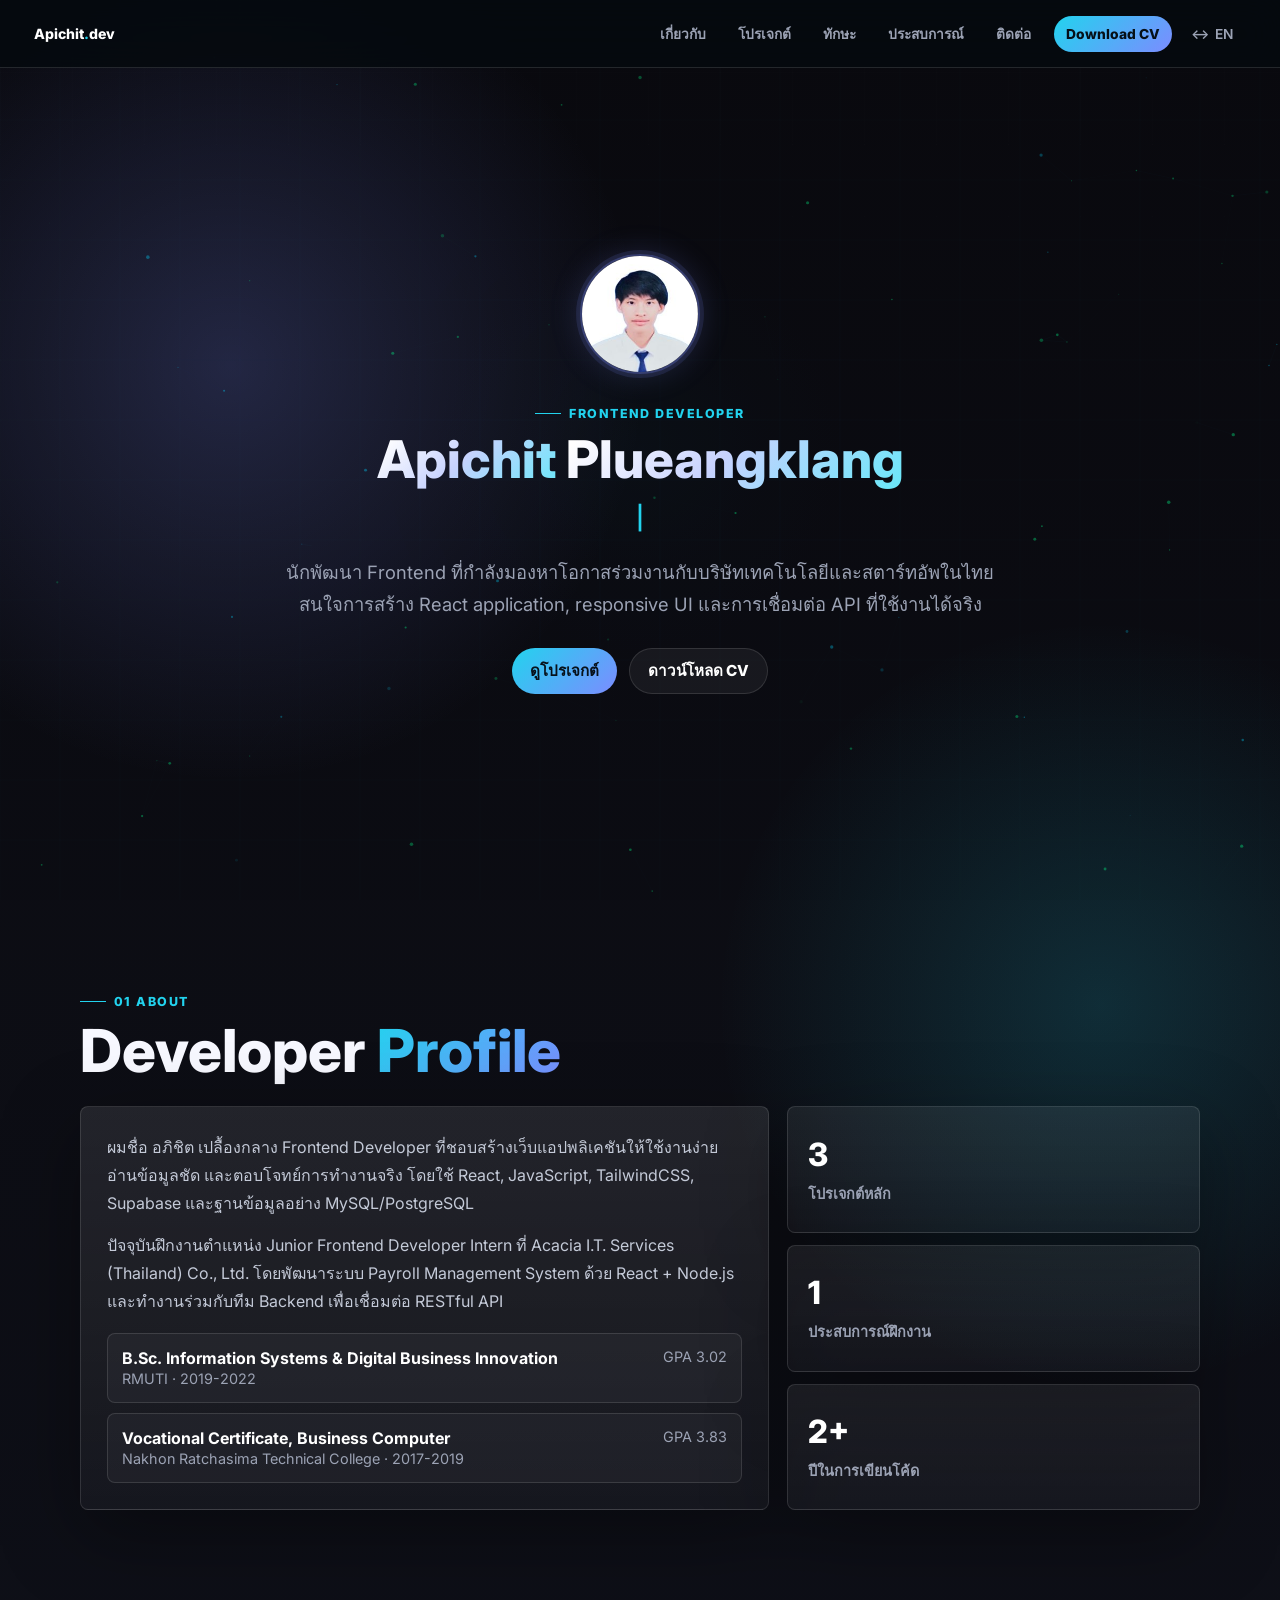
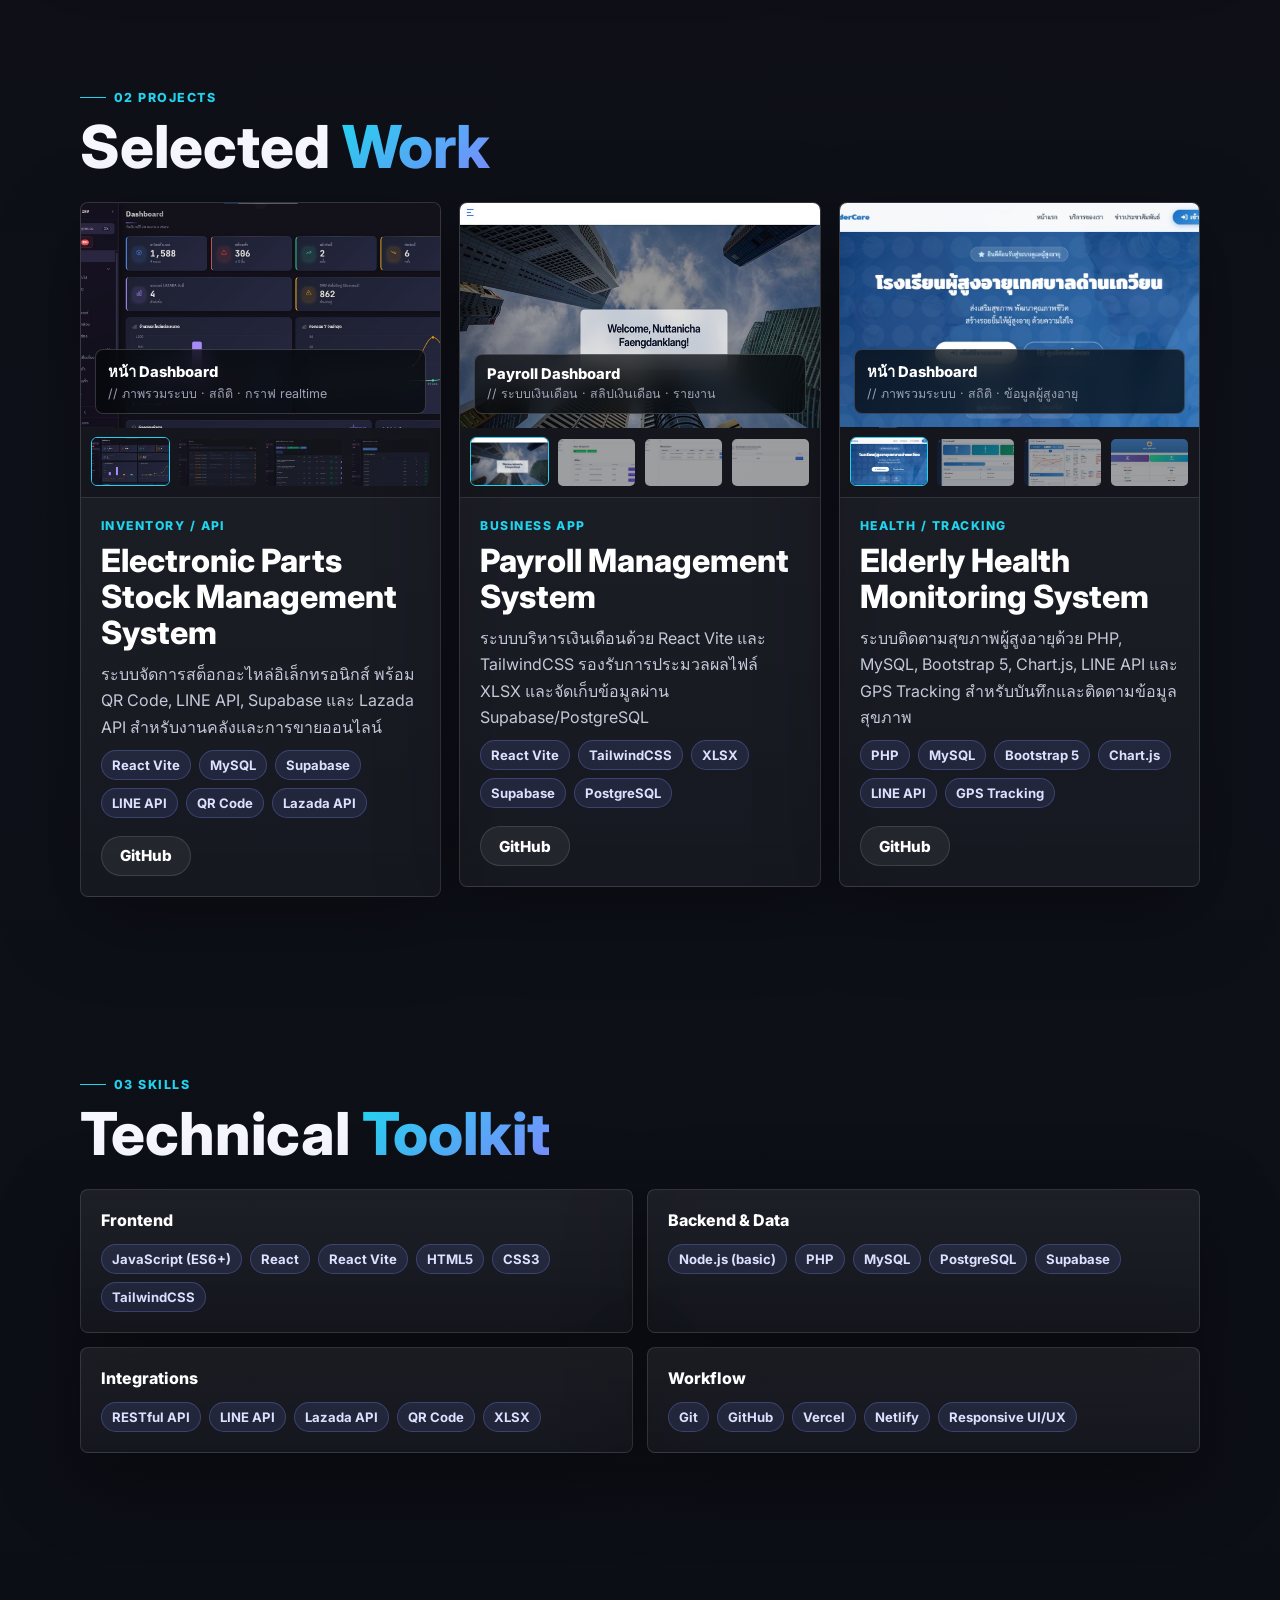
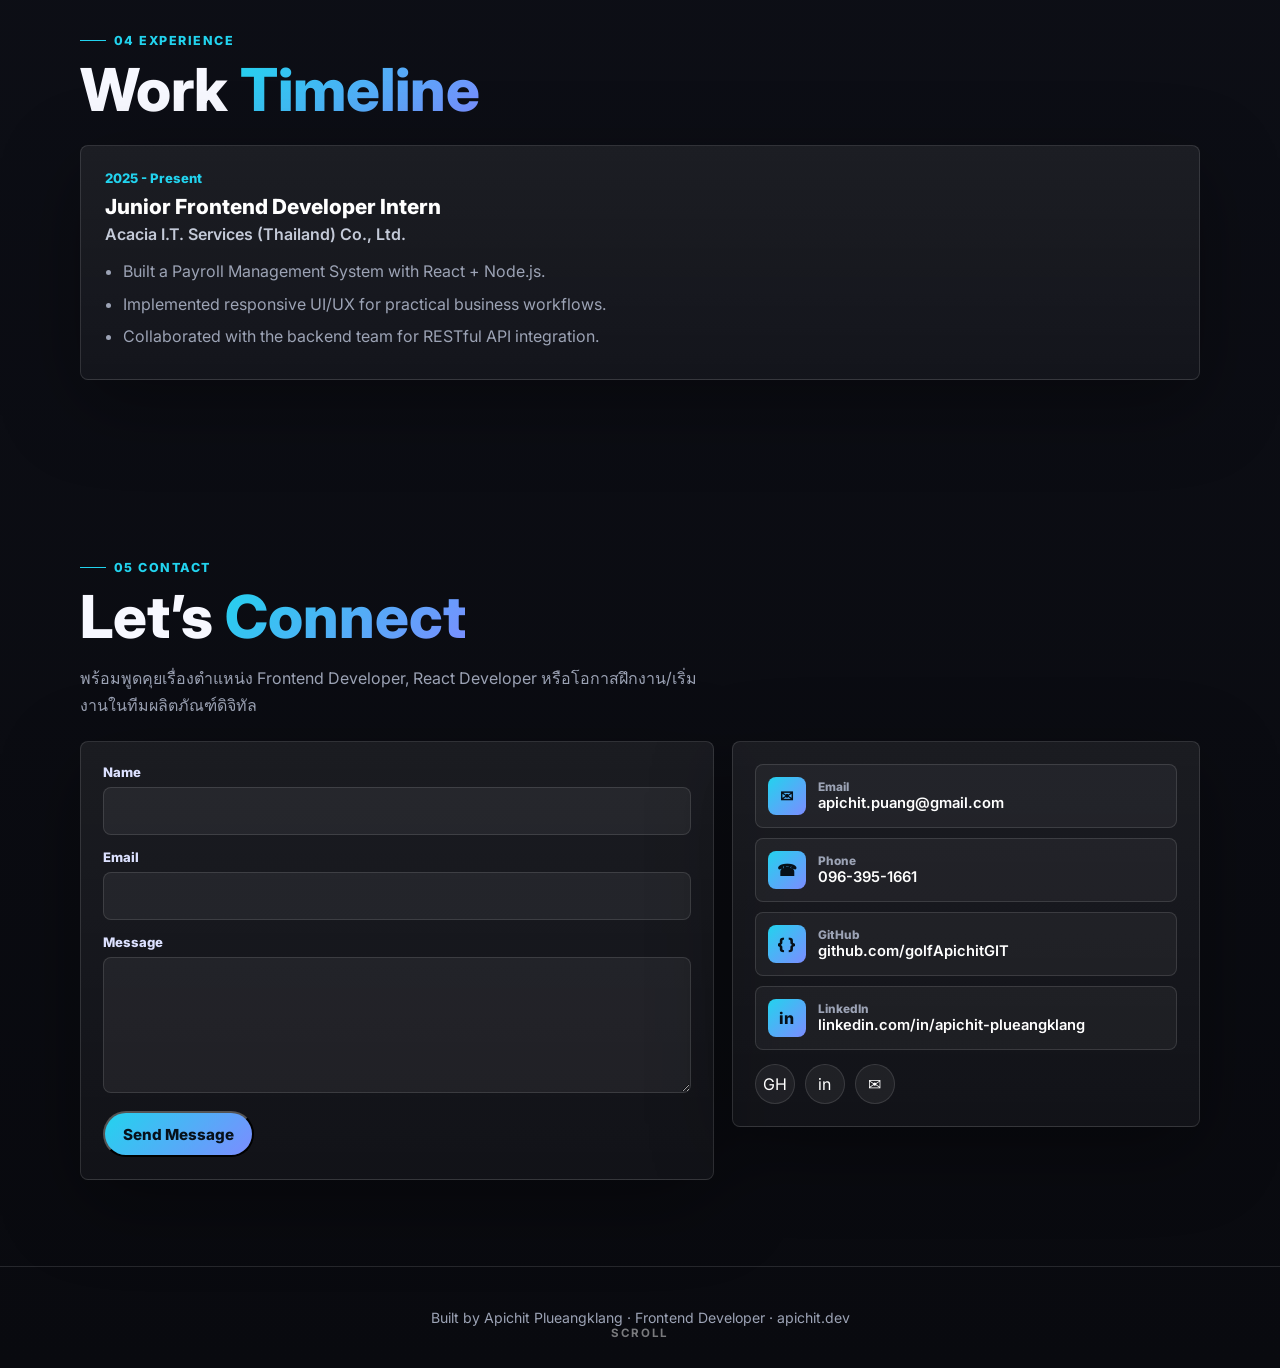
==== commit 1e287764: "feat(hero): add profile photo and reduce hero name font size" ====
--- a/index.html
+++ b/index.html
@@ -187,6 +187,22 @@
     text-align: center;
   }
 
+  .hero-avatar {
+    display: flex;
+    justify-content: center;
+    margin-bottom: 24px;
+  }
+
+  .hero-avatar img {
+    width: 120px;
+    height: 120px;
+    border-radius: 50%;
+    object-fit: cover;
+    object-position: center top;
+    border: 2px solid rgba(124, 140, 255, 0.4);
+    box-shadow: 0 0 0 4px rgba(124, 140, 255, 0.12), 0 0 32px rgba(124, 140, 255, 0.2);
+  }
+
   .eyebrow,
   .section-label {
     display: inline-flex;
@@ -210,7 +226,7 @@
   .hero-name {
     margin: 16px 0 0;
     max-width: 980px;
-    font-size: clamp(3.3rem, 10vw, 8.5rem);
+    font-size: clamp(32px, 5vw, 52px);
     line-height: .9;
     font-weight: 800;
     letter-spacing: 0;
@@ -769,6 +785,18 @@
   .lang-switching [data-en] { opacity: 0; }
 
   @media (min-width: 768px) {
+    .hero-name {
+      white-space: nowrap;
+    }
+
+    .hero-name span {
+      display: inline;
+    }
+
+    .hero-name span + span::before {
+      content: " ";
+    }
+
     nav { padding: 0 34px; }
     .about-grid { grid-template-columns: 1.25fr .75fr; align-items: stretch; }
     .about-stats { grid-template-columns: 1fr; }
@@ -835,6 +863,9 @@
 <section id="hero">
   <div class="hero-inner">
     <div class="hero-copy">
+      <div class="hero-avatar">
+        <img src="images/profile.jpg" alt="Apichit Plueangklang">
+      </div>
       <div class="eyebrow">Frontend Developer</div>
       <h1 class="hero-name"><span>Apichit</span><span>Plueangklang</span></h1>
       <div class="hero-typed"><span id="typed-text"></span><span class="cursor">|</span></div>
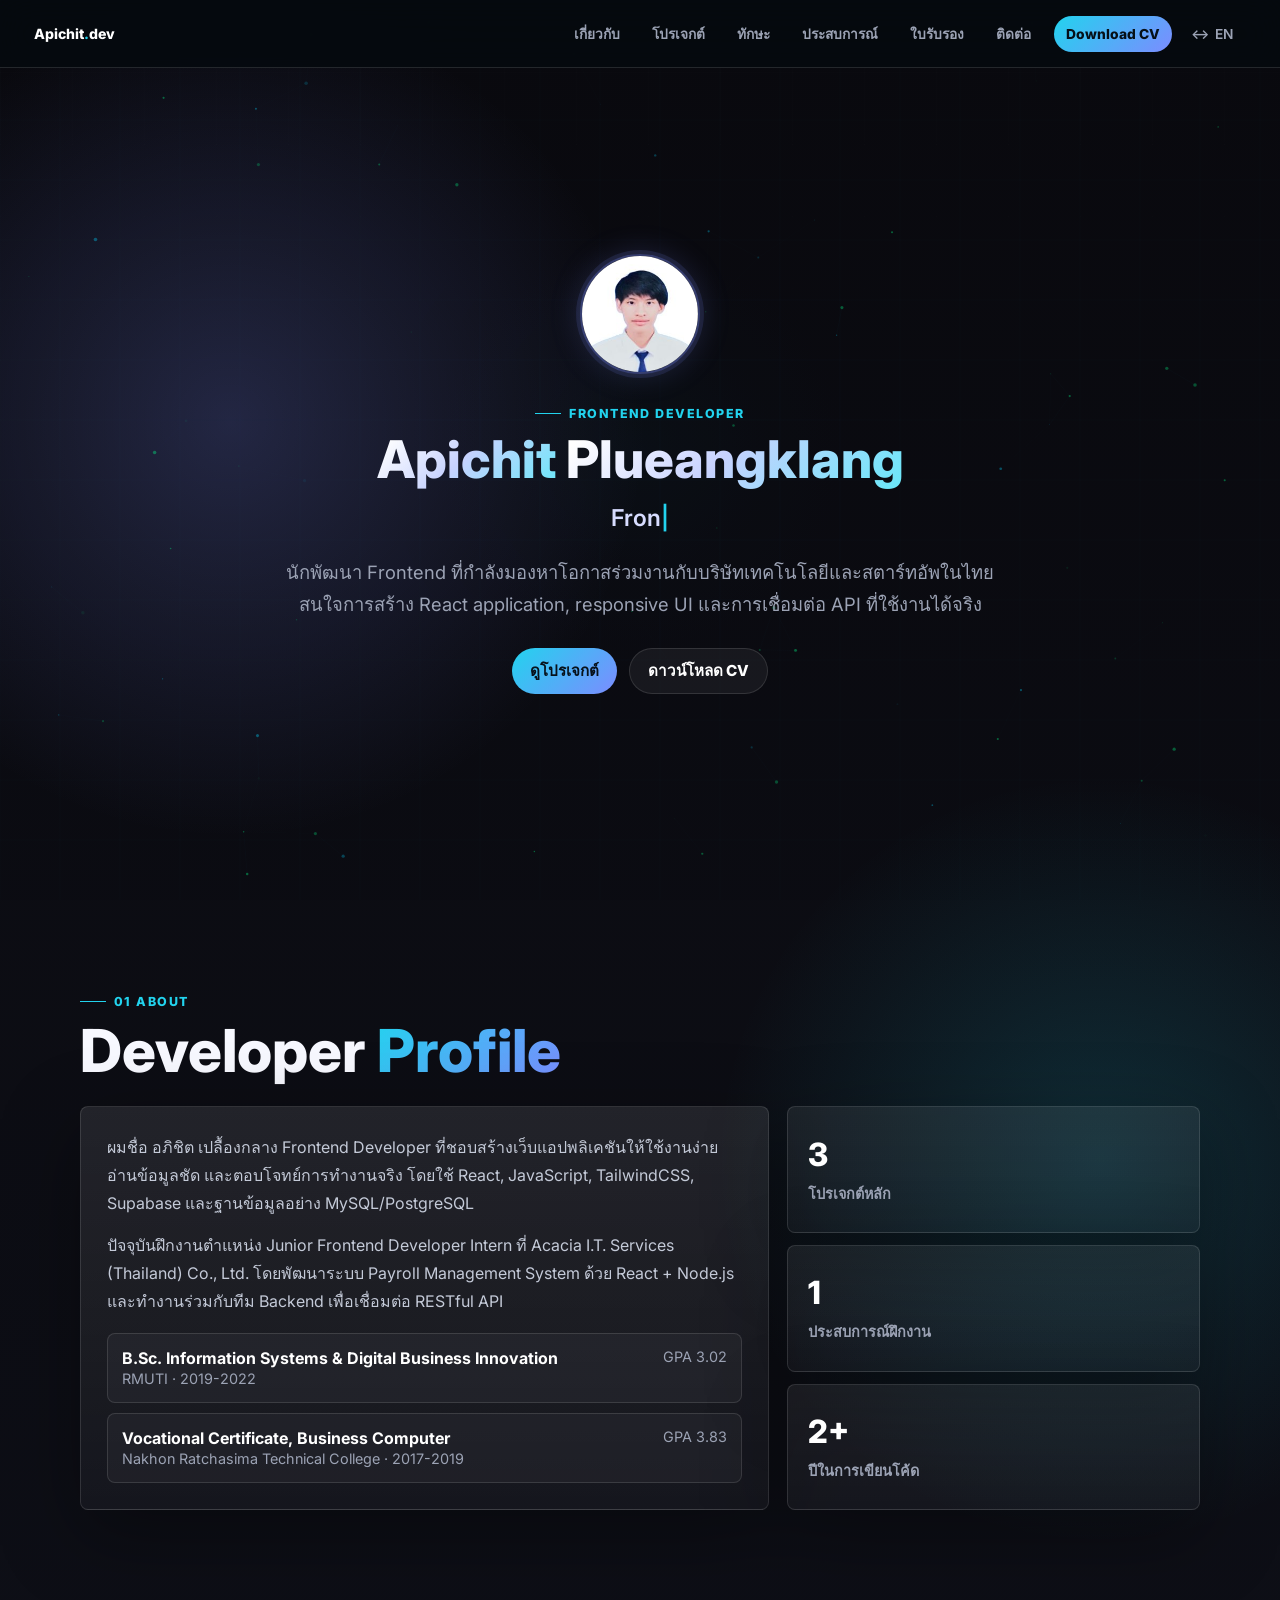
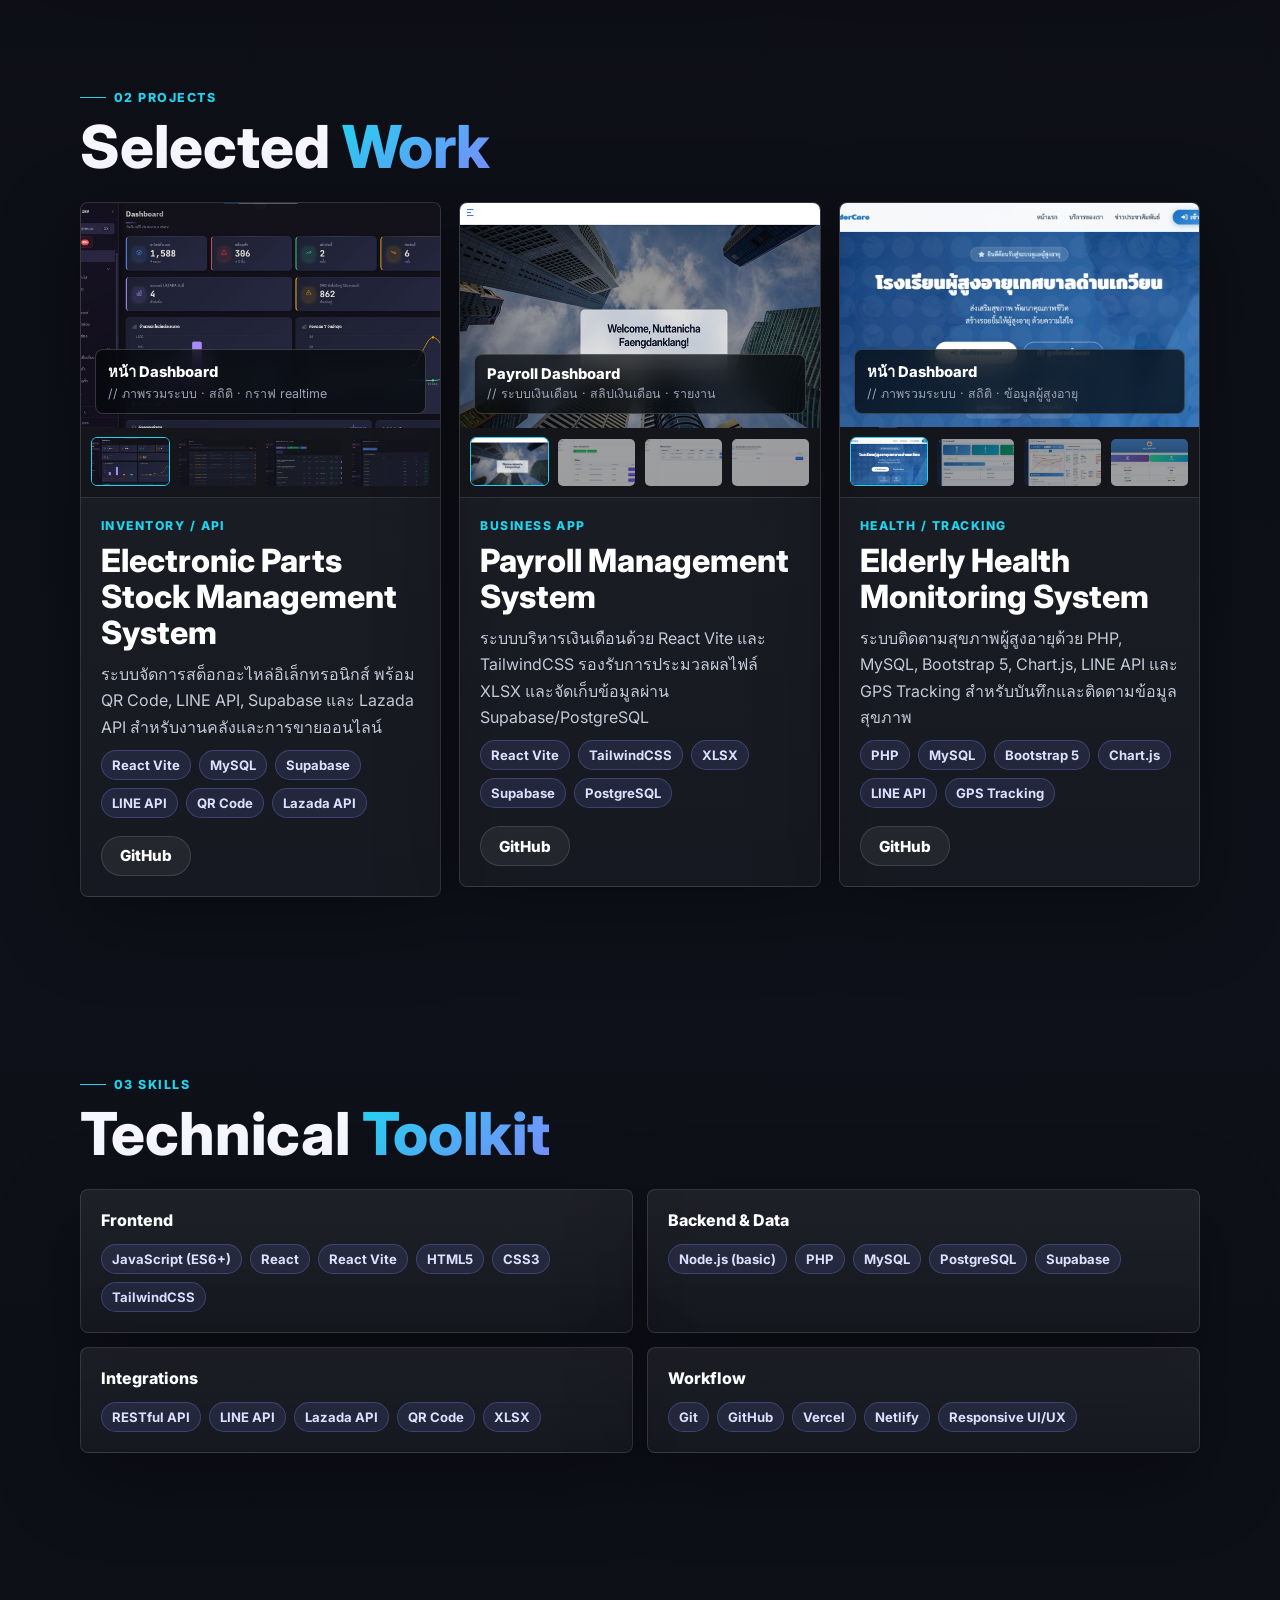
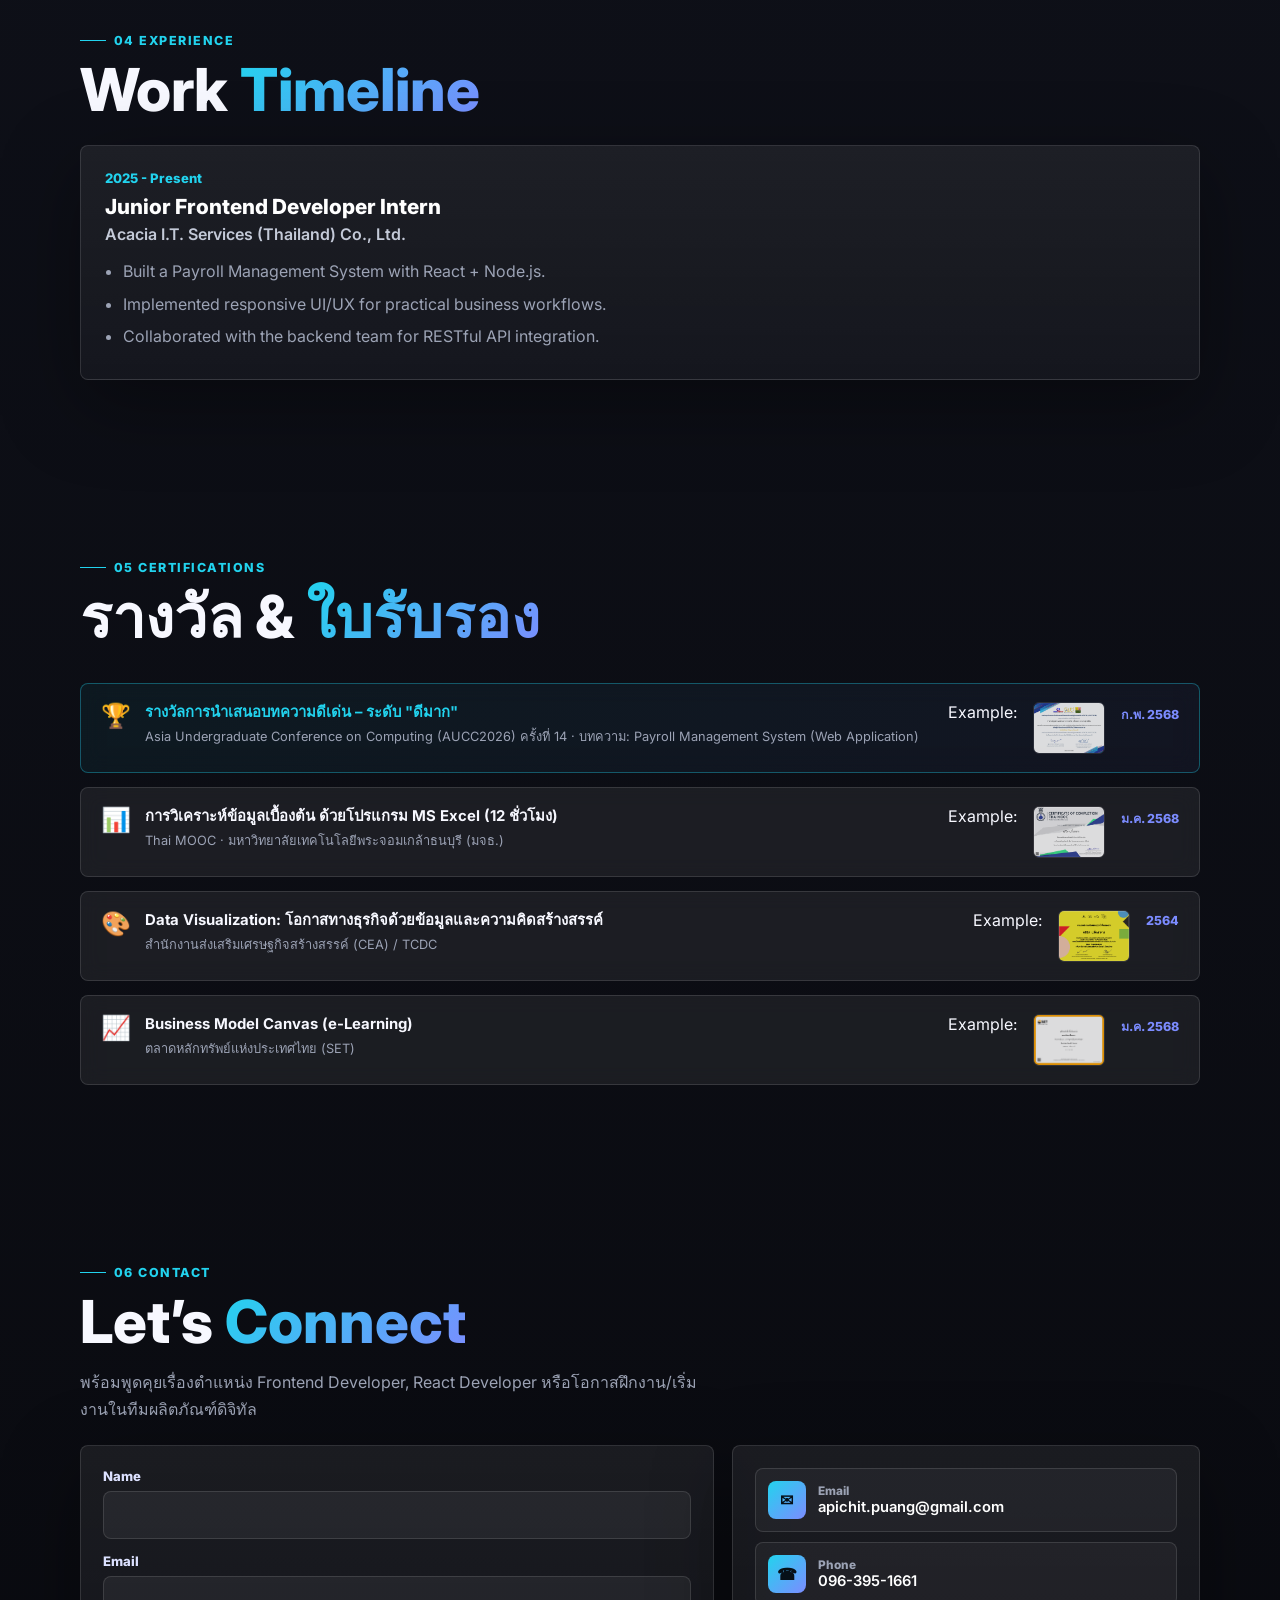
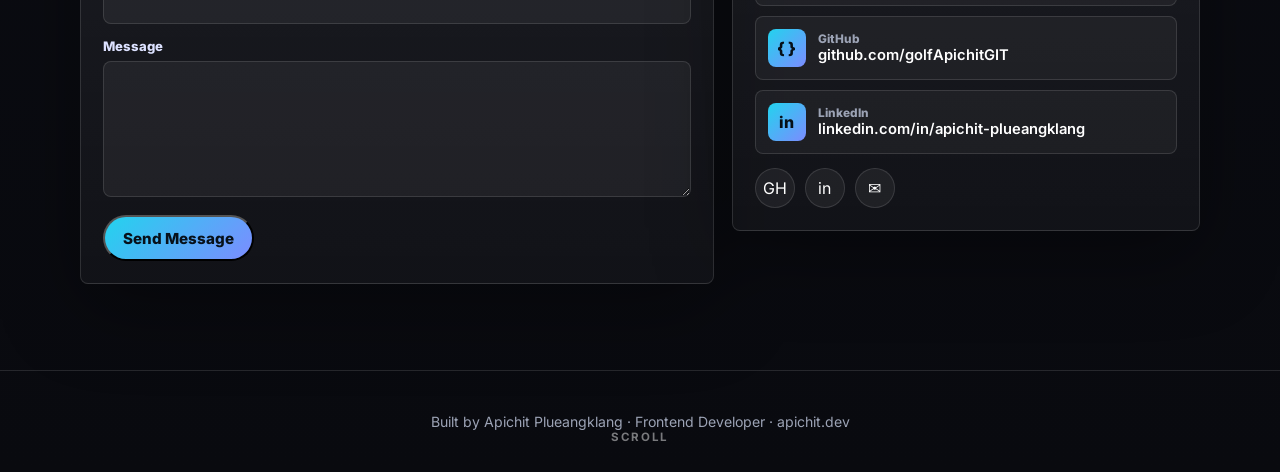
==== commit 67421ea8: "fix: render HTML tags in lang toggle by replacing textContent with innerHTML" ====
--- a/index.html
+++ b/index.html
@@ -1,1179 +1,1594 @@
 <!DOCTYPE html>
 <html lang="th">
+
 <head>
-<meta charset="UTF-8">
-<meta name="viewport" content="width=device-width, initial-scale=1.0">
-<title>Apichit Plueangklang - Frontend Developer</title>
-<link rel="preconnect" href="https://fonts.googleapis.com">
-<link rel="preconnect" href="https://fonts.gstatic.com" crossorigin>
-<link href="https://fonts.googleapis.com/css2?family=Inter:wght@400;500;600;700;800&display=swap" rel="stylesheet">
-<script src="https://cdn.jsdelivr.net/npm/@emailjs/browser@4/dist/email.min.js"></script>
-<script src="https://cdnjs.cloudflare.com/ajax/libs/jspdf/2.5.1/jspdf.umd.min.js"></script>
-<script src="https://cdn.jsdelivr.net/gh/nickthaweerat/jspdf-thai-font/THSarabunNew.js"></script>
-<style>
-  *, *::before, *::after { box-sizing: border-box; }
-
-  :root {
-    --color-bg: #0a0a0f;
-    --color-bg-2: #0f111a;
-    --color-surface: rgba(255, 255, 255, .065);
-    --color-surface-strong: rgba(255, 255, 255, .095);
-    --color-accent: #7c8cff;
-    --color-accent-2: #22d3ee;
-    --color-text: #f7f8ff;
-    --color-muted: #9ca3b5;
-    --color-line: rgba(255, 255, 255, .12);
-    --radius-card: 8px;
-    --transition: 220ms ease;
-    --shadow-card: 0 24px 80px rgba(0, 0, 0, .35);
-  }
-
-  html { scroll-behavior: smooth; }
-
-  body {
-    margin: 0;
-    min-height: 100vh;
-    background:
-      radial-gradient(circle at 18% 8%, rgba(124, 140, 255, .22), transparent 26rem),
-      radial-gradient(circle at 86% 22%, rgba(34, 211, 238, .16), transparent 24rem),
-      linear-gradient(180deg, #0a0a0f 0%, #0f111a 48%, #090a0f 100%);
-    color: var(--color-text);
-    font-family: "Inter", "Noto Sans Thai", "Tahoma", sans-serif;
-    font-weight: 400;
-    letter-spacing: 0;
-    overflow-x: hidden;
-  }
-
-  body::before {
-    content: "";
-    position: fixed;
-    inset: 0;
-    pointer-events: none;
-    opacity: .24;
-    background-image:
-      linear-gradient(rgba(255,255,255,.045) 1px, transparent 1px),
-      linear-gradient(90deg, rgba(255,255,255,.045) 1px, transparent 1px);
-    background-size: 72px 72px;
-    mask-image: linear-gradient(to bottom, #000 0%, transparent 70%);
-    z-index: -2;
-  }
-
-  a { color: inherit; text-decoration: none; }
-  button, input, textarea { font: inherit; }
-
-  #canvas-bg {
-    position: fixed;
-    inset: 0;
-    width: 100%;
-    height: 100%;
-    z-index: -1;
-    opacity: .62;
-  }
-
-  .content { position: relative; z-index: 1; }
-
-  nav {
-    position: fixed;
-    top: 0;
-    left: 0;
-    right: 0;
-    z-index: 20;
-    display: flex;
-    align-items: center;
-    justify-content: space-between;
-    min-height: 68px;
-    padding: 0 20px;
-    border-bottom: 1px solid var(--color-line);
-    background: rgba(10, 10, 15, .72);
-    backdrop-filter: blur(18px);
-    transition: background var(--transition), box-shadow var(--transition);
-  }
-
-  .nav-logo {
-    font-size: .88rem;
-    font-weight: 800;
-    letter-spacing: 0;
-    color: #fff;
-  }
-
-  .nav-logo span {
-    color: var(--color-accent-2);
-  }
-
-  .nav-links {
-    display: flex;
-    align-items: center;
-    gap: 6px;
-  }
-
-  .nav-links a,
-  .lang-toggle,
-  .nav-cv-btn {
-    display: inline-flex;
-    align-items: center;
-    justify-content: center;
-    min-height: 36px;
-    border: 1px solid transparent;
-    border-radius: 999px;
-    padding: 0 12px;
-    color: var(--color-muted);
-    background: transparent;
-    font-size: .86rem;
-    font-weight: 600;
-    cursor: pointer;
-    transition: color var(--transition), background var(--transition), border-color var(--transition), transform var(--transition);
-  }
-
-  .nav-links a:hover,
-  .nav-links a.active,
-  .lang-toggle:hover {
-    color: #fff;
-    background: rgba(255,255,255,.07);
-    border-color: var(--color-line);
-  }
-
-  .nav-cv-btn {
-    margin-left: 4px;
-    color: #061018;
-    background: linear-gradient(135deg, var(--color-accent-2), var(--color-accent));
-    border: 0;
-    font-weight: 800;
-  }
-
-  .nav-cv-btn:hover,
-  .btn-primary:hover,
-  .btn-outline:hover,
-  .project-link:hover {
-    transform: translateY(-2px);
-  }
-
-  .nav-toggle {
-    display: none;
-    width: 42px;
-    height: 42px;
-    border: 1px solid var(--color-line);
-    border-radius: 999px;
-    background: rgba(255,255,255,.06);
-    color: #fff;
-    cursor: pointer;
-  }
-
-  .lang-toggle { gap: 6px; }
-
-  section {
-    opacity: 0;
-    transform: translateY(24px);
-    transition: opacity .7s ease, transform .7s ease;
-  }
-
-  section.in-view,
-  #hero {
-    opacity: 1;
-    transform: none;
-  }
-
-  #hero {
-    min-height: 100vh;
-    display: grid;
-    place-items: center;
-    padding: 112px 20px 64px;
-  }
-
-  .hero-inner {
-    width: min(1120px, 100%);
-    display: grid;
-    gap: 36px;
-    justify-items: center;
-    text-align: center;
-  }
-
-  .hero-avatar {
-    display: flex;
-    justify-content: center;
-    margin-bottom: 24px;
-  }
-
-  .hero-avatar img {
-    width: 120px;
-    height: 120px;
-    border-radius: 50%;
-    object-fit: cover;
-    object-position: center top;
-    border: 2px solid rgba(124, 140, 255, 0.4);
-    box-shadow: 0 0 0 4px rgba(124, 140, 255, 0.12), 0 0 32px rgba(124, 140, 255, 0.2);
-  }
-
-  .eyebrow,
-  .section-label {
-    display: inline-flex;
-    align-items: center;
-    gap: 8px;
-    color: var(--color-accent-2);
-    font-size: .78rem;
-    font-weight: 800;
-    letter-spacing: .12em;
-    text-transform: uppercase;
-  }
-
-  .eyebrow::before,
-  .section-label::before {
-    content: "";
-    width: 26px;
-    height: 1px;
-    background: currentColor;
-  }
-
-  .hero-name {
-    margin: 16px 0 0;
-    max-width: 980px;
-    font-size: clamp(32px, 5vw, 52px);
-    line-height: .9;
-    font-weight: 800;
-    letter-spacing: 0;
-  }
-
-  .hero-name span {
-    display: block;
-    color: transparent;
-    background: linear-gradient(135deg, #fff 8%, #c7d2fe 48%, #67e8f9 100%);
-    -webkit-background-clip: text;
-    background-clip: text;
-  }
-
-  .hero-typed {
-    min-height: 34px;
-    margin-top: 20px;
-    color: #d7dcff;
-    font-size: clamp(1.1rem, 2.2vw, 1.45rem);
-    font-weight: 600;
-  }
-
-  .cursor {
-    color: var(--color-accent-2);
-    animation: blink 1s steps(2, start) infinite;
-  }
-
-  @keyframes blink { 50% { opacity: 0; } }
-
-  .hero-desc {
-    max-width: 720px;
-    margin: 18px auto 0;
-    color: var(--color-muted);
-    font-size: clamp(1rem, 2vw, 1.15rem);
-    line-height: 1.75;
-  }
-
-  .hero-btns {
-    display: flex;
-    justify-content: center;
-    flex-wrap: wrap;
-    gap: 12px;
-    margin-top: 28px;
-  }
-
-  .btn-primary,
-  .btn-outline,
-  .project-link {
-    display: inline-flex;
-    align-items: center;
-    justify-content: center;
-    min-height: 46px;
-    border-radius: 999px;
-    padding: 0 18px;
-    font-size: .95rem;
-    font-weight: 800;
-    transition: transform var(--transition), border-color var(--transition), background var(--transition);
-  }
-
-  .btn-primary {
-    color: #07111a;
-    background: linear-gradient(135deg, var(--color-accent-2), var(--color-accent));
-  }
-
-  .btn-outline {
-    color: #fff;
-    border: 1px solid var(--color-line);
-    background: rgba(255,255,255,.055);
-  }
-
-  .scroll-hint {
-    position: absolute;
-    bottom: 28px;
-    left: 50%;
-    transform: translateX(-50%);
-    display: none;
-    color: rgba(255,255,255,.46);
-    font-size: .72rem;
-    font-weight: 700;
-    letter-spacing: .14em;
-  }
-
-  .section-inner {
-    width: min(1120px, calc(100% - 40px));
-    margin: 0 auto;
-    padding: 86px 0;
-  }
-
-  .section-title {
-    margin: 12px 0 26px;
-    font-size: clamp(2rem, 5vw, 3.7rem);
-    line-height: 1;
-    font-weight: 800;
-    letter-spacing: 0;
-  }
-
-  .section-title span {
-    color: transparent;
-    background: linear-gradient(135deg, var(--color-accent-2), var(--color-accent));
-    -webkit-background-clip: text;
-    background-clip: text;
-  }
-
-  .about-grid,
-  .contact-grid {
-    display: grid;
-    gap: 18px;
-  }
-
-  .about-text {
-    padding: 26px;
-    border: 1px solid var(--color-line);
-    border-radius: var(--radius-card);
-    background: linear-gradient(180deg, var(--color-surface-strong), rgba(255,255,255,.035));
-    box-shadow: var(--shadow-card);
-  }
-
-  .about-text p {
-    margin: 0;
-    color: #c4cad8;
-    font-size: 1rem;
-    line-height: 1.75;
-  }
-
-  .about-text p + p { margin-top: 14px; }
-
-  .about-stats {
-    display: grid;
-    grid-template-columns: repeat(3, 1fr);
-    gap: 12px;
-  }
-
-  .stat-box,
-  .skill-group,
-  .project-card,
-  .timeline-item,
-  .contact-form,
-  .contact-info {
-    border: 1px solid var(--color-line);
-    border-radius: var(--radius-card);
-    background: linear-gradient(180deg, var(--color-surface), rgba(255,255,255,.035));
-    box-shadow: var(--shadow-card);
-  }
-
-  .stat-box {
-    min-height: 118px;
-    display: grid;
-    align-content: center;
-    gap: 8px;
-    padding: 20px;
-  }
-
-  .stat-num {
-    color: #fff;
-    font-size: 2rem;
-    font-weight: 800;
-  }
-
-  .stat-label {
-    color: var(--color-muted);
-    font-size: .9rem;
-    font-weight: 600;
-  }
-
-  .projects-grid {
-    display: grid;
-    gap: 18px;
-  }
-
-  .project-card {
-    overflow: hidden;
-  }
-
-  .project-header {
-    display: grid;
-    gap: 18px;
-    padding: 18px;
-  }
-
-  .gallery-wrap {
-    border-bottom: 1px solid var(--color-line);
-    background: rgba(0,0,0,.22);
-  }
-
-  .gallery-main {
-    position: relative;
-    aspect-ratio: 16 / 10;
-    overflow: hidden;
-    cursor: zoom-in;
-    background: #05070b;
-  }
-
-  .gallery-main-img {
-    width: 100%;
-    height: 100%;
-    object-fit: cover;
-    display: block;
-    transition: opacity .2s ease, transform .4s ease;
-  }
-
-  .gallery-caption {
-    position: absolute;
-    left: 14px;
-    right: 14px;
-    bottom: 14px;
-    padding: 10px 12px;
-    border: 1px solid rgba(255,255,255,.18);
-    border-radius: 8px;
-    background: rgba(5, 7, 11, .72);
-    backdrop-filter: blur(12px);
-  }
-
-  .gallery-caption-title {
-    color: #fff;
-    font-size: .92rem;
-    font-weight: 800;
-  }
-
-  .gallery-caption-sub {
-    margin-top: 3px;
-    color: var(--color-muted);
-    font-size: .78rem;
-    line-height: 1.35;
-  }
-
-  .gallery-thumbs {
-    display: grid;
-    grid-template-columns: repeat(4, 1fr);
-    gap: 8px;
-    padding: 10px;
-  }
-
-  .thumb {
-    aspect-ratio: 16 / 10;
-    border: 1px solid transparent;
-    border-radius: 6px;
-    overflow: hidden;
-    cursor: pointer;
-    opacity: .58;
-    transition: opacity var(--transition), border-color var(--transition), transform var(--transition);
-  }
-
-  .thumb:hover,
-  .thumb.active {
-    opacity: 1;
-    border-color: var(--color-accent-2);
-    transform: translateY(-1px);
-  }
-
-  .thumb-img {
-    width: 100%;
-    height: 100%;
-    object-fit: cover;
-    display: block;
-  }
-
-  .project-info { display: grid; gap: 10px; }
-
-  .project-kicker {
-    color: var(--color-accent-2);
-    font-size: .76rem;
-    font-weight: 800;
-    letter-spacing: .12em;
-    text-transform: uppercase;
-  }
-
-  .project-title {
-    color: #fff;
-    font-size: clamp(1.3rem, 2.8vw, 2rem);
-    line-height: 1.12;
-    font-weight: 800;
-  }
-
-  .project-desc {
-    margin: 0;
-    color: #c4cad8;
-    line-height: 1.65;
-  }
-
-  .project-tech,
-  .skill-tags {
-    display: flex;
-    flex-wrap: wrap;
-    gap: 8px;
-  }
-
-  .tag {
-    display: inline-flex;
-    align-items: center;
-    min-height: 30px;
-    border: 1px solid rgba(124, 140, 255, .28);
-    border-radius: 999px;
-    padding: 0 10px;
-    color: #dce1ff;
-    background: rgba(124, 140, 255, .12);
-    font-size: .82rem;
-    font-weight: 700;
-  }
-
-  .project-link {
-    justify-self: start;
-    min-height: 40px;
-    border: 1px solid var(--color-line);
-    color: #fff;
-    background: rgba(255,255,255,.06);
-  }
-
-  .skills-grid {
-    display: grid;
-    gap: 14px;
-  }
-
-  .skill-group {
-    padding: 20px;
-  }
-
-  .skill-heading {
-    margin: 0 0 14px;
-    color: #fff;
-    font-size: 1rem;
-    font-weight: 800;
-  }
-
-  .timeline {
-    position: relative;
-    display: grid;
-    gap: 18px;
-  }
-
-  .timeline-item {
-    position: relative;
-    padding: 24px;
-  }
-
-  .timeline-period {
-    color: var(--color-accent-2);
-    font-size: .82rem;
-    font-weight: 800;
-  }
-
-  .timeline-title {
-    margin-top: 8px;
-    color: #fff;
-    font-size: 1.3rem;
-    font-weight: 800;
-  }
-
-  .timeline-place {
-    margin-top: 5px;
-    color: #c4cad8;
-    font-weight: 600;
-  }
-
-  .timeline-desc {
-    margin: 14px 0 0;
-    padding-left: 18px;
-    color: var(--color-muted);
-    line-height: 1.65;
-  }
-
-  .timeline-desc li { margin: 6px 0; }
-
-  .education-strip {
-    display: grid;
-    gap: 10px;
-    margin-top: 18px;
-  }
-
-  .education-item {
-    display: flex;
-    justify-content: space-between;
-    gap: 16px;
-    padding: 14px;
-    border: 1px solid var(--color-line);
-    border-radius: var(--radius-card);
-    background: rgba(255,255,255,.04);
-  }
-
-  .education-item strong { color: #fff; }
-  .education-item span { color: var(--color-muted); font-size: .9rem; }
-
-  .contact-grid { grid-template-columns: 1fr; }
-
-  .contact-form,
-  .contact-info {
-    padding: 22px;
-  }
-
-  .contact-lead {
-    margin: -8px 0 22px;
-    max-width: 640px;
-    color: var(--color-muted);
-    line-height: 1.7;
-  }
-
-  .form-group { margin-bottom: 14px; }
-
-  .form-label {
-    display: block;
-    margin-bottom: 7px;
-    color: #dce1ff;
-    font-size: .82rem;
-    font-weight: 800;
-  }
-
-  .form-input,
-  .form-textarea {
-    width: 100%;
-    border: 1px solid var(--color-line);
-    border-radius: 8px;
-    padding: 13px 14px;
-    color: #fff;
-    outline: none;
-    background: rgba(255,255,255,.055);
-    transition: border-color var(--transition), background var(--transition);
-  }
-
-  .form-input:focus,
-  .form-textarea:focus {
-    border-color: var(--color-accent-2);
-    background: rgba(255,255,255,.08);
-  }
-
-  .form-textarea { resize: vertical; min-height: 136px; }
-
-  .contact-links {
-    display: grid;
-    gap: 10px;
-  }
-
-  .contact-link {
-    display: flex;
-    align-items: center;
-    gap: 12px;
-    padding: 12px;
-    border: 1px solid var(--color-line);
-    border-radius: 8px;
-    background: rgba(255,255,255,.045);
-  }
-
-  .contact-icon {
-    display: grid;
-    place-items: center;
-    width: 38px;
-    height: 38px;
-    border-radius: 8px;
-    color: #061018;
-    background: linear-gradient(135deg, var(--color-accent-2), var(--color-accent));
-    font-weight: 800;
-  }
-
-  .contact-detail { min-width: 0; }
-  .contact-detail-label {
-    display: block;
-    color: var(--color-muted);
-    font-size: .74rem;
-    font-weight: 800;
-  }
-  .contact-detail-val {
-    display: block;
-    color: #fff;
-    overflow-wrap: anywhere;
-    font-size: .92rem;
-    font-weight: 600;
-  }
-
-  .social-links {
-    display: flex;
-    gap: 10px;
-    margin-top: 14px;
-  }
-
-  .social-link {
-    display: grid;
-    place-items: center;
-    width: 40px;
-    height: 40px;
-    border: 1px solid var(--color-line);
-    border-radius: 999px;
-    background: rgba(255,255,255,.055);
-    color: #fff;
-    transition: transform var(--transition), border-color var(--transition);
-  }
-
-  .social-link:hover {
-    transform: translateY(-2px);
-    border-color: var(--color-accent-2);
-  }
-
-  .lightbox {
-    position: fixed;
-    inset: 0;
-    z-index: 100;
-    display: none;
-    align-items: center;
-    justify-content: center;
-    padding: 24px;
-    background: rgba(0,0,0,.82);
-    backdrop-filter: blur(14px);
-  }
-
-  .lightbox.open { display: flex; }
-
-  .lightbox-inner {
-    position: relative;
-    width: min(1120px, 100%);
-  }
-
-  .lightbox-inner img {
-    width: 100%;
-    max-height: 82vh;
-    object-fit: contain;
-    border-radius: 8px;
-    border: 1px solid var(--color-line);
-    background: #05070b;
-  }
-
-  .lightbox-close,
-  .lightbox-nav {
-    position: absolute;
-    border: 1px solid var(--color-line);
-    border-radius: 999px;
-    color: #fff;
-    background: rgba(255,255,255,.08);
-    cursor: pointer;
-  }
-
-  .lightbox-close {
-    top: -52px;
-    right: 0;
-    min-height: 38px;
-    padding: 0 14px;
-    font-weight: 800;
-  }
-
-  .lightbox-nav {
-    top: 50%;
-    transform: translateY(-50%);
-    width: 42px;
-    height: 42px;
-    font-size: 2rem;
-  }
-
-  .lightbox-prev { left: -54px; }
-  .lightbox-next { right: -54px; }
-
-  footer {
-    border-top: 1px solid var(--color-line);
-    padding: 28px 20px;
-    color: var(--color-muted);
-    text-align: center;
-    font-size: .88rem;
-  }
-
-  [data-th], [data-en] { transition: opacity .15s ease; }
-  .lang-switching [data-th],
-  .lang-switching [data-en] { opacity: 0; }
-
-  @media (min-width: 768px) {
+  <meta charset="UTF-8">
+  <meta name="viewport" content="width=device-width, initial-scale=1.0">
+  <title>Apichit Plueangklang - Frontend Developer</title>
+  <link rel="preconnect" href="https://fonts.googleapis.com">
+  <link rel="preconnect" href="https://fonts.gstatic.com" crossorigin>
+  <link href="https://fonts.googleapis.com/css2?family=Inter:wght@400;500;600;700;800&display=swap" rel="stylesheet">
+  <script src="https://cdn.jsdelivr.net/npm/@emailjs/browser@4/dist/email.min.js"></script>
+  <script src="https://cdnjs.cloudflare.com/ajax/libs/jspdf/2.5.1/jspdf.umd.min.js"></script>
+  <script src="https://cdn.jsdelivr.net/gh/nickthaweerat/jspdf-thai-font/THSarabunNew.js"></script>
+  <style>
+    *,
+    *::before,
+    *::after {
+      box-sizing: border-box;
+    }
+
+    :root {
+      --color-bg: #0a0a0f;
+      --color-bg-2: #0f111a;
+      --color-surface: rgba(255, 255, 255, .065);
+      --color-surface-strong: rgba(255, 255, 255, .095);
+      --color-accent: #7c8cff;
+      --color-accent-2: #22d3ee;
+      --color-text: #f7f8ff;
+      --color-muted: #9ca3b5;
+      --color-line: rgba(255, 255, 255, .12);
+      --radius-card: 8px;
+      --transition: 220ms ease;
+      --shadow-card: 0 24px 80px rgba(0, 0, 0, .35);
+    }
+
+    html {
+      scroll-behavior: smooth;
+    }
+
+    body {
+      margin: 0;
+      min-height: 100vh;
+      background:
+        radial-gradient(circle at 18% 8%, rgba(124, 140, 255, .22), transparent 26rem),
+        radial-gradient(circle at 86% 22%, rgba(34, 211, 238, .16), transparent 24rem),
+        linear-gradient(180deg, #0a0a0f 0%, #0f111a 48%, #090a0f 100%);
+      color: var(--color-text);
+      font-family: "Inter", "Noto Sans Thai", "Tahoma", sans-serif;
+      font-weight: 400;
+      letter-spacing: 0;
+      overflow-x: hidden;
+    }
+
+    body::before {
+      content: "";
+      position: fixed;
+      inset: 0;
+      pointer-events: none;
+      opacity: .24;
+      background-image:
+        linear-gradient(rgba(255, 255, 255, .045) 1px, transparent 1px),
+        linear-gradient(90deg, rgba(255, 255, 255, .045) 1px, transparent 1px);
+      background-size: 72px 72px;
+      mask-image: linear-gradient(to bottom, #000 0%, transparent 70%);
+      z-index: -2;
+    }
+
+    a {
+      color: inherit;
+      text-decoration: none;
+    }
+
+    button,
+    input,
+    textarea {
+      font: inherit;
+    }
+
+    #canvas-bg {
+      position: fixed;
+      inset: 0;
+      width: 100%;
+      height: 100%;
+      z-index: -1;
+      opacity: .62;
+    }
+
+    .content {
+      position: relative;
+      z-index: 1;
+    }
+
+    nav {
+      position: fixed;
+      top: 0;
+      left: 0;
+      right: 0;
+      z-index: 20;
+      display: flex;
+      align-items: center;
+      justify-content: space-between;
+      min-height: 68px;
+      padding: 0 20px;
+      border-bottom: 1px solid var(--color-line);
+      background: rgba(10, 10, 15, .72);
+      backdrop-filter: blur(18px);
+      transition: background var(--transition), box-shadow var(--transition);
+    }
+
+    .nav-logo {
+      font-size: .88rem;
+      font-weight: 800;
+      letter-spacing: 0;
+      color: #fff;
+    }
+
+    .nav-logo span {
+      color: var(--color-accent-2);
+    }
+
+    .nav-links {
+      display: flex;
+      align-items: center;
+      gap: 6px;
+    }
+
+    .nav-links a,
+    .lang-toggle,
+    .nav-cv-btn {
+      display: inline-flex;
+      align-items: center;
+      justify-content: center;
+      min-height: 36px;
+      border: 1px solid transparent;
+      border-radius: 999px;
+      padding: 0 12px;
+      color: var(--color-muted);
+      background: transparent;
+      font-size: .86rem;
+      font-weight: 600;
+      cursor: pointer;
+      transition: color var(--transition), background var(--transition), border-color var(--transition), transform var(--transition);
+    }
+
+    .nav-links a:hover,
+    .nav-links a.active,
+    .lang-toggle:hover {
+      color: #fff;
+      background: rgba(255, 255, 255, .07);
+      border-color: var(--color-line);
+    }
+
+    .nav-cv-btn {
+      margin-left: 4px;
+      color: #061018;
+      background: linear-gradient(135deg, var(--color-accent-2), var(--color-accent));
+      border: 0;
+      font-weight: 800;
+    }
+
+    .nav-cv-btn:hover,
+    .btn-primary:hover,
+    .btn-outline:hover,
+    .project-link:hover {
+      transform: translateY(-2px);
+    }
+
+    .nav-toggle {
+      display: none;
+      width: 42px;
+      height: 42px;
+      border: 1px solid var(--color-line);
+      border-radius: 999px;
+      background: rgba(255, 255, 255, .06);
+      color: #fff;
+      cursor: pointer;
+    }
+
+    .lang-toggle {
+      gap: 6px;
+    }
+
+    section {
+      opacity: 0;
+      transform: translateY(24px);
+      transition: opacity .7s ease, transform .7s ease;
+    }
+
+    section.in-view,
+    #hero {
+      opacity: 1;
+      transform: none;
+    }
+
+    #hero {
+      min-height: 100vh;
+      display: grid;
+      place-items: center;
+      padding: 112px 20px 64px;
+    }
+
+    .hero-inner {
+      width: min(1120px, 100%);
+      display: grid;
+      gap: 36px;
+      justify-items: center;
+      text-align: center;
+    }
+
+    .hero-avatar {
+      display: flex;
+      justify-content: center;
+      margin-bottom: 24px;
+    }
+
+    .hero-avatar img {
+      width: 120px;
+      height: 120px;
+      border-radius: 50%;
+      object-fit: cover;
+      object-position: center top;
+      border: 2px solid rgba(124, 140, 255, 0.4);
+      box-shadow: 0 0 0 4px rgba(124, 140, 255, 0.12), 0 0 32px rgba(124, 140, 255, 0.2);
+    }
+
+    .eyebrow,
+    .section-label {
+      display: inline-flex;
+      align-items: center;
+      gap: 8px;
+      color: var(--color-accent-2);
+      font-size: .78rem;
+      font-weight: 800;
+      letter-spacing: .12em;
+      text-transform: uppercase;
+    }
+
+    .eyebrow::before,
+    .section-label::before {
+      content: "";
+      width: 26px;
+      height: 1px;
+      background: currentColor;
+    }
+
     .hero-name {
-      white-space: nowrap;
+      margin: 16px 0 0;
+      max-width: 980px;
+      font-size: clamp(32px, 5vw, 52px);
+      line-height: .9;
+      font-weight: 800;
+      letter-spacing: 0;
     }
 
     .hero-name span {
-      display: inline;
-    }
-
-    .hero-name span + span::before {
-      content: " ";
-    }
-
-    nav { padding: 0 34px; }
-    .about-grid { grid-template-columns: 1.25fr .75fr; align-items: stretch; }
-    .about-stats { grid-template-columns: 1fr; }
-    .projects-grid { grid-template-columns: repeat(3, minmax(0, 1fr)); align-items: start; }
-    .project-header { min-height: 380px; grid-template-rows: auto 1fr; }
-    .skills-grid { grid-template-columns: repeat(2, minmax(0, 1fr)); }
-    .contact-grid { grid-template-columns: 1.15fr .85fr; align-items: start; }
-  }
-
-  @media (min-width: 1024px) {
-    .project-header { padding: 20px; }
-    .scroll-hint { display: block; }
-  }
-
-  @media (max-width: 767px) {
-    .nav-toggle { display: grid; place-items: center; }
-    .nav-links {
+      display: block;
+      color: transparent;
+      background: linear-gradient(135deg, #fff 8%, #c7d2fe 48%, #67e8f9 100%);
+      -webkit-background-clip: text;
+      background-clip: text;
+    }
+
+    .hero-typed {
+      min-height: 34px;
+      margin-top: 20px;
+      color: #d7dcff;
+      font-size: clamp(1.1rem, 2.2vw, 1.45rem);
+      font-weight: 600;
+    }
+
+    .cursor {
+      color: var(--color-accent-2);
+      animation: blink 1s steps(2, start) infinite;
+    }
+
+    @keyframes blink {
+      50% {
+        opacity: 0;
+      }
+    }
+
+    .hero-desc {
+      max-width: 720px;
+      margin: 18px auto 0;
+      color: var(--color-muted);
+      font-size: clamp(1rem, 2vw, 1.15rem);
+      line-height: 1.75;
+    }
+
+    .hero-btns {
+      display: flex;
+      justify-content: center;
+      flex-wrap: wrap;
+      gap: 12px;
+      margin-top: 28px;
+    }
+
+    .btn-primary,
+    .btn-outline,
+    .project-link {
+      display: inline-flex;
+      align-items: center;
+      justify-content: center;
+      min-height: 46px;
+      border-radius: 999px;
+      padding: 0 18px;
+      font-size: .95rem;
+      font-weight: 800;
+      transition: transform var(--transition), border-color var(--transition), background var(--transition);
+    }
+
+    .btn-primary {
+      color: #07111a;
+      background: linear-gradient(135deg, var(--color-accent-2), var(--color-accent));
+    }
+
+    .btn-outline {
+      color: #fff;
+      border: 1px solid var(--color-line);
+      background: rgba(255, 255, 255, .055);
+    }
+
+    .scroll-hint {
       position: absolute;
-      top: calc(100% + 8px);
-      left: 16px;
-      right: 16px;
+      bottom: 28px;
+      left: 50%;
+      transform: translateX(-50%);
       display: none;
-      flex-direction: column;
-      align-items: stretch;
+      color: rgba(255, 255, 255, .46);
+      font-size: .72rem;
+      font-weight: 700;
+      letter-spacing: .14em;
+    }
+
+    .section-inner {
+      width: min(1120px, calc(100% - 40px));
+      margin: 0 auto;
+      padding: 86px 0;
+    }
+
+    .section-title {
+      margin: 12px 0 26px;
+      font-size: clamp(2rem, 5vw, 3.7rem);
+      line-height: 1;
+      font-weight: 800;
+      letter-spacing: 0;
+    }
+
+    .section-title span {
+      color: transparent;
+      background: linear-gradient(135deg, var(--color-accent-2), var(--color-accent));
+      -webkit-background-clip: text;
+      background-clip: text;
+    }
+
+    .about-grid,
+    .contact-grid {
+      display: grid;
+      gap: 18px;
+    }
+
+    .about-text {
+      padding: 26px;
+      border: 1px solid var(--color-line);
+      border-radius: var(--radius-card);
+      background: linear-gradient(180deg, var(--color-surface-strong), rgba(255, 255, 255, .035));
+      box-shadow: var(--shadow-card);
+    }
+
+    .about-text p {
+      margin: 0;
+      color: #c4cad8;
+      font-size: 1rem;
+      line-height: 1.75;
+    }
+
+    .about-text p+p {
+      margin-top: 14px;
+    }
+
+    .about-stats {
+      display: grid;
+      grid-template-columns: repeat(3, 1fr);
+      gap: 12px;
+    }
+
+    .stat-box,
+    .skill-group,
+    .project-card,
+    .timeline-item,
+    .contact-form,
+    .contact-info {
+      border: 1px solid var(--color-line);
+      border-radius: var(--radius-card);
+      background: linear-gradient(180deg, var(--color-surface), rgba(255, 255, 255, .035));
+      box-shadow: var(--shadow-card);
+    }
+
+    .stat-box {
+      min-height: 118px;
+      display: grid;
+      align-content: center;
+      gap: 8px;
+      padding: 20px;
+    }
+
+    .stat-num {
+      color: #fff;
+      font-size: 2rem;
+      font-weight: 800;
+    }
+
+    .stat-label {
+      color: var(--color-muted);
+      font-size: .9rem;
+      font-weight: 600;
+    }
+
+    .projects-grid {
+      display: grid;
+      gap: 18px;
+    }
+
+    .project-card {
+      overflow: hidden;
+    }
+
+    .project-header {
+      display: grid;
+      gap: 18px;
+      padding: 18px;
+    }
+
+    .gallery-wrap {
+      border-bottom: 1px solid var(--color-line);
+      background: rgba(0, 0, 0, .22);
+    }
+
+    .gallery-main {
+      position: relative;
+      aspect-ratio: 16 / 10;
+      overflow: hidden;
+      cursor: zoom-in;
+      background: #05070b;
+    }
+
+    .gallery-main-img {
+      width: 100%;
+      height: 100%;
+      object-fit: cover;
+      display: block;
+      transition: opacity .2s ease, transform .4s ease;
+    }
+
+    .gallery-caption {
+      position: absolute;
+      left: 14px;
+      right: 14px;
+      bottom: 14px;
+      padding: 10px 12px;
+      border: 1px solid rgba(255, 255, 255, .18);
+      border-radius: 8px;
+      background: rgba(5, 7, 11, .72);
+      backdrop-filter: blur(12px);
+    }
+
+    .gallery-caption-title {
+      color: #fff;
+      font-size: .92rem;
+      font-weight: 800;
+    }
+
+    .gallery-caption-sub {
+      margin-top: 3px;
+      color: var(--color-muted);
+      font-size: .78rem;
+      line-height: 1.35;
+    }
+
+    .gallery-thumbs {
+      display: grid;
+      grid-template-columns: repeat(4, 1fr);
+      gap: 8px;
+      padding: 10px;
+    }
+
+    .thumb {
+      aspect-ratio: 16 / 10;
+      border: 1px solid transparent;
+      border-radius: 6px;
+      overflow: hidden;
+      cursor: pointer;
+      opacity: .58;
+      transition: opacity var(--transition), border-color var(--transition), transform var(--transition);
+    }
+
+    .thumb:hover,
+    .thumb.active {
+      opacity: 1;
+      border-color: var(--color-accent-2);
+      transform: translateY(-1px);
+    }
+
+    .thumb-img {
+      width: 100%;
+      height: 100%;
+      object-fit: cover;
+      display: block;
+    }
+
+    .project-info {
+      display: grid;
+      gap: 10px;
+    }
+
+    .project-kicker {
+      color: var(--color-accent-2);
+      font-size: .76rem;
+      font-weight: 800;
+      letter-spacing: .12em;
+      text-transform: uppercase;
+    }
+
+    .project-title {
+      color: #fff;
+      font-size: clamp(1.3rem, 2.8vw, 2rem);
+      line-height: 1.12;
+      font-weight: 800;
+    }
+
+    .project-desc {
+      margin: 0;
+      color: #c4cad8;
+      line-height: 1.65;
+    }
+
+    .project-tech,
+    .skill-tags {
+      display: flex;
+      flex-wrap: wrap;
+      gap: 8px;
+    }
+
+    .tag {
+      display: inline-flex;
+      align-items: center;
+      min-height: 30px;
+      border: 1px solid rgba(124, 140, 255, .28);
+      border-radius: 999px;
+      padding: 0 10px;
+      color: #dce1ff;
+      background: rgba(124, 140, 255, .12);
+      font-size: .82rem;
+      font-weight: 700;
+    }
+
+    .project-link {
+      justify-self: start;
+      min-height: 40px;
+      border: 1px solid var(--color-line);
+      color: #fff;
+      background: rgba(255, 255, 255, .06);
+    }
+
+    .skills-grid {
+      display: grid;
+      gap: 14px;
+    }
+
+    .skill-group {
+      padding: 20px;
+    }
+
+    .skill-heading {
+      margin: 0 0 14px;
+      color: #fff;
+      font-size: 1rem;
+      font-weight: 800;
+    }
+
+    .timeline {
+      position: relative;
+      display: grid;
+      gap: 18px;
+    }
+
+    .timeline-item {
+      position: relative;
+      padding: 24px;
+    }
+
+    .timeline-period {
+      color: var(--color-accent-2);
+      font-size: .82rem;
+      font-weight: 800;
+    }
+
+    .timeline-title {
+      margin-top: 8px;
+      color: #fff;
+      font-size: 1.3rem;
+      font-weight: 800;
+    }
+
+    .timeline-place {
+      margin-top: 5px;
+      color: #c4cad8;
+      font-weight: 600;
+    }
+
+    .timeline-desc {
+      margin: 14px 0 0;
+      padding-left: 18px;
+      color: var(--color-muted);
+      line-height: 1.65;
+    }
+
+    .timeline-desc li {
+      margin: 6px 0;
+    }
+
+    .education-strip {
+      display: grid;
+      gap: 10px;
+      margin-top: 18px;
+    }
+
+    .education-item {
+      display: flex;
+      justify-content: space-between;
+      gap: 16px;
       padding: 14px;
       border: 1px solid var(--color-line);
-      border-radius: 12px;
-      background: rgba(10,10,15,.94);
-      backdrop-filter: blur(18px);
-    }
-    .nav-links.active { display: flex; }
-    .nav-links a,
-    .lang-toggle,
-    .nav-cv-btn { justify-content: flex-start; width: 100%; min-height: 42px; }
-    .about-stats { grid-template-columns: 1fr; }
-    .education-item { flex-direction: column; }
-    .lightbox-prev { left: 8px; }
-    .lightbox-next { right: 8px; }
-  }
-</style>
+      border-radius: var(--radius-card);
+      background: rgba(255, 255, 255, .04);
+    }
+
+    .education-item strong {
+      color: #fff;
+    }
+
+    .education-item span {
+      color: var(--color-muted);
+      font-size: .9rem;
+    }
+
+    .contact-grid {
+      grid-template-columns: 1fr;
+    }
+
+    .contact-form,
+    .contact-info {
+      padding: 22px;
+    }
+
+    .contact-lead {
+      margin: -8px 0 22px;
+      max-width: 640px;
+      color: var(--color-muted);
+      line-height: 1.7;
+    }
+
+    .form-group {
+      margin-bottom: 14px;
+    }
+
+    .form-label {
+      display: block;
+      margin-bottom: 7px;
+      color: #dce1ff;
+      font-size: .82rem;
+      font-weight: 800;
+    }
+
+    .form-input,
+    .form-textarea {
+      width: 100%;
+      border: 1px solid var(--color-line);
+      border-radius: 8px;
+      padding: 13px 14px;
+      color: #fff;
+      outline: none;
+      background: rgba(255, 255, 255, .055);
+      transition: border-color var(--transition), background var(--transition);
+    }
+
+    .form-input:focus,
+    .form-textarea:focus {
+      border-color: var(--color-accent-2);
+      background: rgba(255, 255, 255, .08);
+    }
+
+    .form-textarea {
+      resize: vertical;
+      min-height: 136px;
+    }
+
+    .contact-links {
+      display: grid;
+      gap: 10px;
+    }
+
+    .contact-link {
+      display: flex;
+      align-items: center;
+      gap: 12px;
+      padding: 12px;
+      border: 1px solid var(--color-line);
+      border-radius: 8px;
+      background: rgba(255, 255, 255, .045);
+    }
+
+    .contact-icon {
+      display: grid;
+      place-items: center;
+      width: 38px;
+      height: 38px;
+      border-radius: 8px;
+      color: #061018;
+      background: linear-gradient(135deg, var(--color-accent-2), var(--color-accent));
+      font-weight: 800;
+    }
+
+    .contact-detail {
+      min-width: 0;
+    }
+
+    .contact-detail-label {
+      display: block;
+      color: var(--color-muted);
+      font-size: .74rem;
+      font-weight: 800;
+    }
+
+    .contact-detail-val {
+      display: block;
+      color: #fff;
+      overflow-wrap: anywhere;
+      font-size: .92rem;
+      font-weight: 600;
+    }
+
+    .social-links {
+      display: flex;
+      gap: 10px;
+      margin-top: 14px;
+    }
+
+    .social-link {
+      display: grid;
+      place-items: center;
+      width: 40px;
+      height: 40px;
+      border: 1px solid var(--color-line);
+      border-radius: 999px;
+      background: rgba(255, 255, 255, .055);
+      color: #fff;
+      transition: transform var(--transition), border-color var(--transition);
+    }
+
+    .social-link:hover {
+      transform: translateY(-2px);
+      border-color: var(--color-accent-2);
+    }
+
+    .lightbox {
+      position: fixed;
+      inset: 0;
+      z-index: 100;
+      display: none;
+      align-items: center;
+      justify-content: center;
+      padding: 24px;
+      background: rgba(0, 0, 0, .82);
+      backdrop-filter: blur(14px);
+    }
+
+    .lightbox.open {
+      display: flex;
+    }
+
+    .lightbox-inner {
+      position: relative;
+      width: min(1120px, 100%);
+    }
+
+    .lightbox-inner img {
+      width: 100%;
+      max-height: 82vh;
+      object-fit: contain;
+      border-radius: 8px;
+      border: 1px solid var(--color-line);
+      background: #05070b;
+    }
+
+    .lightbox-close,
+    .lightbox-nav {
+      position: absolute;
+      border: 1px solid var(--color-line);
+      border-radius: 999px;
+      color: #fff;
+      background: rgba(255, 255, 255, .08);
+      cursor: pointer;
+    }
+
+    .lightbox-close {
+      top: -52px;
+      right: 0;
+      min-height: 38px;
+      padding: 0 14px;
+      font-weight: 800;
+    }
+
+    .lightbox-nav {
+      top: 50%;
+      transform: translateY(-50%);
+      width: 42px;
+      height: 42px;
+      font-size: 2rem;
+    }
+
+    .lightbox-prev {
+      left: -54px;
+    }
+
+    .lightbox-next {
+      right: -54px;
+    }
+
+    footer {
+      border-top: 1px solid var(--color-line);
+      padding: 28px 20px;
+      color: var(--color-muted);
+      text-align: center;
+      font-size: .88rem;
+    }
+
+    [data-th],
+    [data-en] {
+      transition: opacity .15s ease;
+    }
+
+    .lang-switching [data-th],
+    .lang-switching [data-en] {
+      opacity: 0;
+    }
+
+    @media (min-width: 768px) {
+      .hero-name {
+        white-space: nowrap;
+      }
+
+      .hero-name span {
+        display: inline;
+      }
+
+      .hero-name span+span::before {
+        content: " ";
+      }
+
+      nav {
+        padding: 0 34px;
+      }
+
+      .about-grid {
+        grid-template-columns: 1.25fr .75fr;
+        align-items: stretch;
+      }
+
+      .about-stats {
+        grid-template-columns: 1fr;
+      }
+
+      .projects-grid {
+        grid-template-columns: repeat(3, minmax(0, 1fr));
+        align-items: start;
+      }
+
+      .project-header {
+        min-height: 380px;
+        grid-template-rows: auto 1fr;
+      }
+
+      .skills-grid {
+        grid-template-columns: repeat(2, minmax(0, 1fr));
+      }
+
+      .contact-grid {
+        grid-template-columns: 1.15fr .85fr;
+        align-items: start;
+      }
+    }
+
+    @media (min-width: 1024px) {
+      .project-header {
+        padding: 20px;
+      }
+
+      .scroll-hint {
+        display: block;
+      }
+    }
+
+    @media (max-width: 767px) {
+      .nav-toggle {
+        display: grid;
+        place-items: center;
+      }
+
+      .nav-links {
+        position: absolute;
+        top: calc(100% + 8px);
+        left: 16px;
+        right: 16px;
+        display: none;
+        flex-direction: column;
+        align-items: stretch;
+        padding: 14px;
+        border: 1px solid var(--color-line);
+        border-radius: 12px;
+        background: rgba(10, 10, 15, .94);
+        backdrop-filter: blur(18px);
+      }
+
+      .nav-links.active {
+        display: flex;
+      }
+
+      .nav-links a,
+      .lang-toggle,
+      .nav-cv-btn {
+        justify-content: flex-start;
+        width: 100%;
+        min-height: 42px;
+      }
+
+      .about-stats {
+        grid-template-columns: 1fr;
+      }
+
+      .education-item {
+        flex-direction: column;
+      }
+
+      .lightbox-prev {
+        left: 8px;
+      }
+
+      .lightbox-next {
+        right: 8px;
+      }
+    }
+
+    .cert-cards {
+      display: grid;
+      grid-template-columns: 1fr;
+      gap: 14px;
+      margin-top: 36px;
+    }
+
+    .cert-card {
+      display: flex;
+      justify-content: space-between;
+      align-items: flex-start;
+      gap: 16px;
+      padding: 18px 20px;
+      border: 1px solid var(--color-line);
+      border-radius: var(--radius-card);
+      background: var(--color-surface);
+      backdrop-filter: blur(10px);
+      transition: border-color var(--transition), background var(--transition), transform var(--transition);
+    }
+
+    .cert-card:hover {
+      border-color: rgba(124, 140, 255, .45);
+      background: var(--color-surface-strong);
+      transform: translateY(-2px);
+    }
+
+    .cert-card--award {
+      border-color: rgba(34, 211, 238, .35);
+      background: linear-gradient(135deg, rgba(34, 211, 238, .06), rgba(124, 140, 255, .06));
+    }
+
+    .cert-card--award:hover {
+      border-color: rgba(34, 211, 238, .65);
+    }
+
+    .cert-card-left {
+      display: flex;
+      align-items: flex-start;
+      gap: 14px;
+      flex: 1;
+      min-width: 0;
+    }
+
+    .cert-icon {
+      font-size: 1.5rem;
+      line-height: 1;
+      flex-shrink: 0;
+      margin-top: 2px;
+    }
+
+    .cert-body {
+      flex: 1;
+      min-width: 0;
+    }
+
+    .cert-name {
+      color: var(--color-text);
+      font-size: .93rem;
+      font-weight: 700;
+      line-height: 1.4;
+    }
+
+    .cert-card--award .cert-name {
+      color: var(--color-accent-2);
+    }
+
+    .cert-issuer {
+      margin-top: 4px;
+      color: var(--color-muted);
+      font-size: .8rem;
+      line-height: 1.5;
+    }
+
+    .cert-year {
+      flex-shrink: 0;
+      color: var(--color-accent);
+      font-size: .78rem;
+      font-weight: 800;
+      white-space: nowrap;
+      padding-top: 3px;
+    }
+
+    .cert-thumb {
+      width: 72px;
+      height: 52px;
+      object-fit: cover;
+      border-radius: 6px;
+      border: 1px solid var(--color-line);
+      flex-shrink: 0;
+      opacity: .85;
+      transition: opacity var(--transition);
+    }
+
+    .cert-thumb:hover {
+      opacity: 1;
+    }
+
+    @media (max-width: 600px) {
+      .cert-card {
+        flex-direction: column;
+        gap: 10px;
+      }
+
+      .cert-year {
+        align-self: flex-end;
+      }
+    }
+  </style>
 </head>
+
 <body>
 
-<canvas id="canvas-bg"></canvas>
-
-<div class="content">
-<nav aria-label="Main navigation">
-  <div class="nav-logo">Apichit<span>.</span>dev</div>
-  <button class="nav-toggle" id="navToggle" aria-label="Toggle mobile menu">☰</button>
-  <div class="nav-links" id="navLinks">
-    <a href="#about" data-th="เกี่ยวกับ" data-en="About">เกี่ยวกับ</a>
-    <a href="#projects" data-th="โปรเจกต์" data-en="Projects">โปรเจกต์</a>
-    <a href="#skills" data-th="ทักษะ" data-en="Skills">ทักษะ</a>
-    <a href="#experience" data-th="ประสบการณ์" data-en="Experience">ประสบการณ์</a>
-    <a href="#contact" data-th="ติดต่อ" data-en="Contact">ติดต่อ</a>
-    <button class="nav-cv-btn" onclick="generateCV()"><span data-th="Download CV" data-en="Download CV">Download CV</span></button>
-    <button class="lang-toggle" id="langToggle" onclick="toggleLang()" aria-label="Switch language">
-      <span class="lang-flag" id="langFlag">↔</span>
-      <span class="lang-label" id="langLabel">EN</span>
-    </button>
-  </div>
-</nav>
-
-<section id="hero">
-  <div class="hero-inner">
-    <div class="hero-copy">
-      <div class="hero-avatar">
-        <img src="images/profile.jpg" alt="Apichit Plueangklang">
+  <canvas id="canvas-bg"></canvas>
+
+  <div class="content">
+    <nav aria-label="Main navigation">
+      <div class="nav-logo">Apichit<span>.</span>dev</div>
+      <button class="nav-toggle" id="navToggle" aria-label="Toggle mobile menu">☰</button>
+      <div class="nav-links" id="navLinks">
+        <a href="#about" data-th="เกี่ยวกับ" data-en="About">เกี่ยวกับ</a>
+        <a href="#projects" data-th="โปรเจกต์" data-en="Projects">โปรเจกต์</a>
+        <a href="#skills" data-th="ทักษะ" data-en="Skills">ทักษะ</a>
+        <a href="#experience" data-th="ประสบการณ์" data-en="Experience">ประสบการณ์</a>
+        <a href="#certifications" data-th="ใบรับรอง" data-en="Certifications">ใบรับรอง</a>
+        <a href="#contact" data-th="ติดต่อ" data-en="Contact">ติดต่อ</a>
+        <button class="nav-cv-btn" onclick="generateCV()"><span data-th="Download CV" data-en="Download CV">Download
+            CV</span></button>
+        <button class="lang-toggle" id="langToggle" onclick="toggleLang()" aria-label="Switch language">
+          <span class="lang-flag" id="langFlag">↔</span>
+          <span class="lang-label" id="langLabel">EN</span>
+        </button>
       </div>
-      <div class="eyebrow">Frontend Developer</div>
-      <h1 class="hero-name"><span>Apichit</span><span>Plueangklang</span></h1>
-      <div class="hero-typed"><span id="typed-text"></span><span class="cursor">|</span></div>
-      <p class="hero-desc"
-         data-th="นักพัฒนา Frontend ที่กำลังมองหาโอกาสร่วมงานกับบริษัทเทคโนโลยีและสตาร์ทอัพในไทย สนใจการสร้าง React application, responsive UI และการเชื่อมต่อ API ที่ใช้งานได้จริง"
-         data-en="Frontend Developer actively seeking opportunities with Thai tech companies and startups, focused on React applications, responsive UI, and practical API-connected product workflows.">
-        นักพัฒนา Frontend ที่กำลังมองหาโอกาสร่วมงานกับบริษัทเทคโนโลยีและสตาร์ทอัพในไทย สนใจการสร้าง React application, responsive UI และการเชื่อมต่อ API ที่ใช้งานได้จริง
-      </p>
-      <div class="hero-btns">
-        <a href="#projects" class="btn-primary" data-th="ดูโปรเจกต์" data-en="View Projects">ดูโปรเจกต์</a>
-        <button class="btn-outline" onclick="generateCV()" data-th="ดาวน์โหลด CV" data-en="Download CV">ดาวน์โหลด CV</button>
-      </div>
-    </div>
-  </div>
-  <div class="scroll-hint">SCROLL</div>
-</section>
-
-<section id="about">
-  <div class="section-inner">
-    <div class="section-label">01 About</div>
-    <h2 class="section-title">Developer <span>Profile</span></h2>
-    <div class="about-grid">
-      <div class="about-text">
-        <p data-th="ผมชื่อ อภิชิต เปลื้องกลาง Frontend Developer ที่ชอบสร้างเว็บแอปพลิเคชันให้ใช้งานง่าย อ่านข้อมูลชัด และตอบโจทย์การทำงานจริง โดยใช้ React, JavaScript, TailwindCSS, Supabase และฐานข้อมูลอย่าง MySQL/PostgreSQL"
-           data-en="My name is Apichit Plueangklang, a Frontend Developer who enjoys building web applications that are clear, usable, and practical for real workflows using React, JavaScript, TailwindCSS, Supabase, and MySQL/PostgreSQL.">
-          ผมชื่อ อภิชิต เปลื้องกลาง Frontend Developer ที่ชอบสร้างเว็บแอปพลิเคชันให้ใช้งานง่าย อ่านข้อมูลชัด และตอบโจทย์การทำงานจริง โดยใช้ React, JavaScript, TailwindCSS, Supabase และฐานข้อมูลอย่าง MySQL/PostgreSQL
-        </p>
-        <p data-th="ปัจจุบันฝึกงานตำแหน่ง Junior Frontend Developer Intern ที่ Acacia I.T. Services (Thailand) Co., Ltd. โดยพัฒนาระบบ Payroll Management System ด้วย React + Node.js และทำงานร่วมกับทีม Backend เพื่อเชื่อมต่อ RESTful API"
-           data-en="I am currently a Junior Frontend Developer Intern at Acacia I.T. Services (Thailand) Co., Ltd., building a Payroll Management System with React + Node.js and collaborating with the backend team on RESTful API integration.">
-          ปัจจุบันฝึกงานตำแหน่ง Junior Frontend Developer Intern ที่ Acacia I.T. Services (Thailand) Co., Ltd. โดยพัฒนาระบบ Payroll Management System ด้วย React + Node.js และทำงานร่วมกับทีม Backend เพื่อเชื่อมต่อ RESTful API
-        </p>
-        <div class="education-strip">
-          <div class="education-item">
-            <div><strong>B.Sc. Information Systems & Digital Business Innovation</strong><br><span>RMUTI · 2019-2022</span></div>
-            <span>GPA 3.02</span>
+    </nav>
+
+    <section id="hero">
+      <div class="hero-inner">
+        <div class="hero-copy">
+          <div class="hero-avatar">
+            <img src="images/profile.jpg" alt="Apichit Plueangklang">
           </div>
-          <div class="education-item">
-            <div><strong>Vocational Certificate, Business Computer</strong><br><span>Nakhon Ratchasima Technical College · 2017-2019</span></div>
-            <span>GPA 3.83</span>
+          <div class="eyebrow">Frontend Developer</div>
+          <h1 class="hero-name"><span>Apichit</span><span>Plueangklang</span></h1>
+          <div class="hero-typed"><span id="typed-text"></span><span class="cursor">|</span></div>
+          <p class="hero-desc"
+            data-th="นักพัฒนา Frontend ที่กำลังมองหาโอกาสร่วมงานกับบริษัทเทคโนโลยีและสตาร์ทอัพในไทย สนใจการสร้าง React application, responsive UI และการเชื่อมต่อ API ที่ใช้งานได้จริง"
+            data-en="Frontend Developer actively seeking opportunities with Thai tech companies and startups, focused on React applications, responsive UI, and practical API-connected product workflows.">
+            นักพัฒนา Frontend ที่กำลังมองหาโอกาสร่วมงานกับบริษัทเทคโนโลยีและสตาร์ทอัพในไทย สนใจการสร้าง React
+            application, responsive UI และการเชื่อมต่อ API ที่ใช้งานได้จริง
+          </p>
+          <div class="hero-btns">
+            <a href="#projects" class="btn-primary" data-th="ดูโปรเจกต์" data-en="View Projects">ดูโปรเจกต์</a>
+            <button class="btn-outline" onclick="generateCV()" data-th="ดาวน์โหลด CV" data-en="Download CV">ดาวน์โหลด
+              CV</button>
           </div>
         </div>
       </div>
-      <div class="about-stats">
-        <div class="stat-box"><div class="stat-num">3</div><div class="stat-label" data-th="โปรเจกต์หลัก" data-en="Featured Projects">โปรเจกต์หลัก</div></div>
-        <div class="stat-box"><div class="stat-num">1</div><div class="stat-label" data-th="ประสบการณ์ฝึกงาน" data-en="Internship">ประสบการณ์ฝึกงาน</div></div>
-        <div class="stat-box"><div class="stat-num">2+</div><div class="stat-label" data-th="ปีในการเขียนโค้ด" data-en="Years Coding">ปีในการเขียนโค้ด</div></div>
+      <div class="scroll-hint">SCROLL</div>
+    </section>
+
+    <section id="about">
+      <div class="section-inner">
+        <div class="section-label">01 About</div>
+        <h2 class="section-title">Developer <span>Profile</span></h2>
+        <div class="about-grid">
+          <div class="about-text">
+            <p data-th="ผมชื่อ อภิชิต เปลื้องกลาง Frontend Developer ที่ชอบสร้างเว็บแอปพลิเคชันให้ใช้งานง่าย อ่านข้อมูลชัด และตอบโจทย์การทำงานจริง โดยใช้ React, JavaScript, TailwindCSS, Supabase และฐานข้อมูลอย่าง MySQL/PostgreSQL"
+              data-en="My name is Apichit Plueangklang, a Frontend Developer who enjoys building web applications that are clear, usable, and practical for real workflows using React, JavaScript, TailwindCSS, Supabase, and MySQL/PostgreSQL.">
+              ผมชื่อ อภิชิต เปลื้องกลาง Frontend Developer ที่ชอบสร้างเว็บแอปพลิเคชันให้ใช้งานง่าย อ่านข้อมูลชัด
+              และตอบโจทย์การทำงานจริง โดยใช้ React, JavaScript, TailwindCSS, Supabase และฐานข้อมูลอย่าง MySQL/PostgreSQL
+            </p>
+            <p data-th="ปัจจุบันฝึกงานตำแหน่ง Junior Frontend Developer Intern ที่ Acacia I.T. Services (Thailand) Co., Ltd. โดยพัฒนาระบบ Payroll Management System ด้วย React + Node.js และทำงานร่วมกับทีม Backend เพื่อเชื่อมต่อ RESTful API"
+              data-en="I am currently a Junior Frontend Developer Intern at Acacia I.T. Services (Thailand) Co., Ltd., building a Payroll Management System with React + Node.js and collaborating with the backend team on RESTful API integration.">
+              ปัจจุบันฝึกงานตำแหน่ง Junior Frontend Developer Intern ที่ Acacia I.T. Services (Thailand) Co., Ltd.
+              โดยพัฒนาระบบ Payroll Management System ด้วย React + Node.js และทำงานร่วมกับทีม Backend เพื่อเชื่อมต่อ
+              RESTful API
+            </p>
+            <div class="education-strip">
+              <div class="education-item">
+                <div><strong>B.Sc. Information Systems & Digital Business Innovation</strong><br><span>RMUTI ·
+                    2019-2022</span></div>
+                <span>GPA 3.02</span>
+              </div>
+              <div class="education-item">
+                <div><strong>Vocational Certificate, Business Computer</strong><br><span>Nakhon Ratchasima Technical
+                    College · 2017-2019</span></div>
+                <span>GPA 3.83</span>
+              </div>
+            </div>
+          </div>
+          <div class="about-stats">
+            <div class="stat-box">
+              <div class="stat-num">3</div>
+              <div class="stat-label" data-th="โปรเจกต์หลัก" data-en="Featured Projects">โปรเจกต์หลัก</div>
+            </div>
+            <div class="stat-box">
+              <div class="stat-num">1</div>
+              <div class="stat-label" data-th="ประสบการณ์ฝึกงาน" data-en="Internship">ประสบการณ์ฝึกงาน</div>
+            </div>
+            <div class="stat-box">
+              <div class="stat-num">2+</div>
+              <div class="stat-label" data-th="ปีในการเขียนโค้ด" data-en="Years Coding">ปีในการเขียนโค้ด</div>
+            </div>
+          </div>
+        </div>
+      </div>
+    </section>
+
+    <section id="projects">
+      <div class="section-inner">
+        <div class="section-label">02 Projects</div>
+        <h2 class="section-title">Selected <span>Work</span></h2>
+        <div class="projects-grid">
+          <article class="project-card">
+            <div class="gallery-wrap">
+              <div class="gallery-main" id="galleryMain" onclick="openLightbox(currentSlide)">
+                <img class="gallery-main-img" id="mainImg" src="images/stock/1.jpg" alt="Stock Management Dashboard"
+                  loading="lazy">
+                <div class="gallery-caption">
+                  <div class="gallery-caption-title" id="captionTitle" data-th="หน้า Dashboard" data-en="Dashboard">หน้า
+                    Dashboard</div>
+                  <div class="gallery-caption-sub" id="captionSub" data-th="// ภาพรวมระบบ · สถิติ · กราฟ realtime"
+                    data-en="// System overview · Statistics · Realtime charts">// ภาพรวมระบบ · สถิติ · กราฟ realtime
+                  </div>
+                </div>
+              </div>
+              <div class="gallery-thumbs">
+                <div class="thumb active" onclick="switchSlide(0)"><img class="thumb-img" src="images/stock/1.jpg"
+                    alt="Stock dashboard" loading="lazy"></div>
+                <div class="thumb" onclick="switchSlide(1)"><img class="thumb-img" src="images/stock/2.jpg"
+                    alt="Stock management" loading="lazy"></div>
+                <div class="thumb" onclick="switchSlide(2)"><img class="thumb-img" src="images/stock/3.jpg"
+                    alt="Stock report" loading="lazy"></div>
+                <div class="thumb" onclick="switchSlide(3)"><img class="thumb-img" src="images/stock/4.jpg"
+                    alt="Stock orders" loading="lazy"></div>
+              </div>
+            </div>
+            <div class="project-header">
+              <div class="project-info">
+                <div class="project-kicker">Inventory / API</div>
+                <div class="project-title" data-th="Electronic Parts Stock Management System"
+                  data-en="Electronic Parts Stock Management System">Electronic Parts Stock Management System</div>
+                <p class="project-desc"
+                  data-th="ระบบจัดการสต็อกอะไหล่อิเล็กทรอนิกส์ พร้อม QR Code, LINE API, Supabase และ Lazada API สำหรับงานคลังและการขายออนไลน์"
+                  data-en="Electronic parts stock management system with QR Code workflows, LINE API, Supabase, and Lazada API for inventory and online selling workflows.">
+                  ระบบจัดการสต็อกอะไหล่อิเล็กทรอนิกส์ พร้อม QR Code, LINE API, Supabase และ Lazada API
+                  สำหรับงานคลังและการขายออนไลน์</p>
+                <div class="project-tech"><span class="tag">React Vite</span><span class="tag">MySQL</span><span
+                    class="tag">Supabase</span><span class="tag">LINE API</span><span class="tag">QR Code</span><span
+                    class="tag">Lazada API</span></div>
+              </div>
+              <a class="project-link" href="https://github.com/golfApichitGIT" target="_blank" rel="noopener">GitHub</a>
+            </div>
+          </article>
+
+          <article class="project-card">
+            <div class="gallery-wrap">
+              <div class="gallery-main" id="galleryMain2" onclick="openLightbox2(currentSlide2)">
+                <img class="gallery-main-img" id="mainImg2" src="images/payroll/1.png" alt="Payroll Dashboard"
+                  loading="lazy">
+                <div class="gallery-caption">
+                  <div class="gallery-caption-title" id="captionTitle2" data-th="Payroll Dashboard"
+                    data-en="Payroll Dashboard">Payroll Dashboard</div>
+                  <div class="gallery-caption-sub" id="captionSub2" data-th="// ระบบเงินเดือน · สลิปเงินเดือน · รายงาน"
+                    data-en="// Payroll · Payslips · Reports">// ระบบเงินเดือน · สลิปเงินเดือน · รายงาน</div>
+                </div>
+              </div>
+              <div class="gallery-thumbs">
+                <div class="thumb active" onclick="switchSlide2(0)"><img class="thumb-img" src="images/payroll/1.png"
+                    alt="Payroll dashboard" loading="lazy"></div>
+                <div class="thumb" onclick="switchSlide2(1)"><img class="thumb-img" src="images/payroll/2.png"
+                    alt="Employee management" loading="lazy"></div>
+                <div class="thumb" onclick="switchSlide2(2)"><img class="thumb-img" src="images/payroll/3.png"
+                    alt="Payroll generation" loading="lazy"></div>
+                <div class="thumb" onclick="switchSlide2(3)"><img class="thumb-img" src="images/payroll/4.png"
+                    alt="Payroll reports" loading="lazy"></div>
+              </div>
+            </div>
+            <div class="project-header">
+              <div class="project-info">
+                <div class="project-kicker">Business App</div>
+                <div class="project-title" data-th="Payroll Management System" data-en="Payroll Management System">
+                  Payroll Management System</div>
+                <p class="project-desc"
+                  data-th="ระบบบริหารเงินเดือนด้วย React Vite และ TailwindCSS รองรับการประมวลผลไฟล์ XLSX และจัดเก็บข้อมูลผ่าน Supabase/PostgreSQL"
+                  data-en="Payroll management application built with React Vite and TailwindCSS, supporting XLSX workflows and Supabase/PostgreSQL data storage.">
+                  ระบบบริหารเงินเดือนด้วย React Vite และ TailwindCSS รองรับการประมวลผลไฟล์ XLSX และจัดเก็บข้อมูลผ่าน
+                  Supabase/PostgreSQL</p>
+                <div class="project-tech"><span class="tag">React Vite</span><span class="tag">TailwindCSS</span><span
+                    class="tag">XLSX</span><span class="tag">Supabase</span><span class="tag">PostgreSQL</span></div>
+              </div>
+              <a class="project-link" href="https://github.com/golfApichitGIT" target="_blank" rel="noopener">GitHub</a>
+            </div>
+          </article>
+
+          <article class="project-card">
+            <div class="gallery-wrap">
+              <div class="gallery-main" id="galleryMain3" onclick="openLightbox3(currentSlide3)">
+                <img class="gallery-main-img" id="mainImg3" src="images/elderly/1.jpg" alt="Elderly Health Dashboard"
+                  loading="lazy">
+                <div class="gallery-caption">
+                  <div class="gallery-caption-title" id="captionTitle3" data-th="หน้า Dashboard" data-en="Dashboard">
+                    หน้า Dashboard</div>
+                  <div class="gallery-caption-sub" id="captionSub3" data-th="// ภาพรวมระบบ · สถิติ · ข้อมูลผู้สูงอายุ"
+                    data-en="// System overview · Statistics · Senior data">// ภาพรวมระบบ · สถิติ · ข้อมูลผู้สูงอายุ
+                  </div>
+                </div>
+              </div>
+              <div class="gallery-thumbs">
+                <div class="thumb active" onclick="switchSlide3(0)"><img class="thumb-img" src="images/elderly/1.jpg"
+                    alt="Elderly dashboard" loading="lazy"></div>
+                <div class="thumb" onclick="switchSlide3(1)"><img class="thumb-img" src="images/elderly/2.jpg"
+                    alt="Health records" loading="lazy"></div>
+                <div class="thumb" onclick="switchSlide3(2)"><img class="thumb-img" src="images/elderly/3.jpg"
+                    alt="Health reports" loading="lazy"></div>
+                <div class="thumb" onclick="switchSlide3(3)"><img class="thumb-img" src="images/elderly/4.jpg"
+                    alt="GPS tracking" loading="lazy"></div>
+              </div>
+            </div>
+            <div class="project-header">
+              <div class="project-info">
+                <div class="project-kicker">Health / Tracking</div>
+                <div class="project-title" data-th="Elderly Health Monitoring System"
+                  data-en="Elderly Health Monitoring System">Elderly Health Monitoring System</div>
+                <p class="project-desc"
+                  data-th="ระบบติดตามสุขภาพผู้สูงอายุด้วย PHP, MySQL, Bootstrap 5, Chart.js, LINE API และ GPS Tracking สำหรับบันทึกและติดตามข้อมูลสุขภาพ"
+                  data-en="Elderly health monitoring system using PHP, MySQL, Bootstrap 5, Chart.js, LINE API, and GPS Tracking for health records and monitoring.">
+                  ระบบติดตามสุขภาพผู้สูงอายุด้วย PHP, MySQL, Bootstrap 5, Chart.js, LINE API และ GPS Tracking
+                  สำหรับบันทึกและติดตามข้อมูลสุขภาพ</p>
+                <div class="project-tech"><span class="tag">PHP</span><span class="tag">MySQL</span><span
+                    class="tag">Bootstrap 5</span><span class="tag">Chart.js</span><span class="tag">LINE
+                    API</span><span class="tag">GPS Tracking</span></div>
+              </div>
+              <a class="project-link" href="https://github.com/golfApichitGIT" target="_blank" rel="noopener">GitHub</a>
+            </div>
+          </article>
+        </div>
+      </div>
+    </section>
+
+    <div class="lightbox" id="lightbox" onclick="closeLightboxOutside(event)" role="dialog" aria-modal="true">
+      <div class="lightbox-inner">
+        <button class="lightbox-close" onclick="closeLightbox()" aria-label="Close">Close</button>
+        <button class="lightbox-nav lightbox-prev" onclick="lightboxNav(-1)"
+          aria-label="Previous image">&#8249;</button>
+        <img id="lightboxImg" src="" alt="">
+        <button class="lightbox-nav lightbox-next" onclick="lightboxNav(1)" aria-label="Next image">&#8250;</button>
       </div>
     </div>
-  </div>
-</section>
-
-<section id="projects">
-  <div class="section-inner">
-    <div class="section-label">02 Projects</div>
-    <h2 class="section-title">Selected <span>Work</span></h2>
-    <div class="projects-grid">
-      <article class="project-card">
-        <div class="gallery-wrap">
-          <div class="gallery-main" id="galleryMain" onclick="openLightbox(currentSlide)">
-            <img class="gallery-main-img" id="mainImg" src="images/stock/1.jpg" alt="Stock Management Dashboard" loading="lazy">
-            <div class="gallery-caption">
-              <div class="gallery-caption-title" id="captionTitle" data-th="หน้า Dashboard" data-en="Dashboard">หน้า Dashboard</div>
-              <div class="gallery-caption-sub" id="captionSub" data-th="// ภาพรวมระบบ · สถิติ · กราฟ realtime" data-en="// System overview · Statistics · Realtime charts">// ภาพรวมระบบ · สถิติ · กราฟ realtime</div>
-            </div>
+    <div class="lightbox" id="lightbox2" onclick="closeLightboxOutside2(event)" role="dialog" aria-modal="true">
+      <div class="lightbox-inner">
+        <button class="lightbox-close" onclick="closeLightbox2()" aria-label="Close">Close</button>
+        <button class="lightbox-nav lightbox-prev" onclick="lightboxNav2(-1)"
+          aria-label="Previous image">&#8249;</button>
+        <img id="lightboxImg2" src="" alt="">
+        <button class="lightbox-nav lightbox-next" onclick="lightboxNav2(1)" aria-label="Next image">&#8250;</button>
+      </div>
+    </div>
+    <div class="lightbox" id="lightbox3" onclick="closeLightboxOutside3(event)" role="dialog" aria-modal="true">
+      <div class="lightbox-inner">
+        <button class="lightbox-close" onclick="closeLightbox3()" aria-label="Close">Close</button>
+        <button class="lightbox-nav lightbox-prev" onclick="lightboxNav3(-1)"
+          aria-label="Previous image">&#8249;</button>
+        <img id="lightboxImg3" src="" alt="">
+        <button class="lightbox-nav lightbox-next" onclick="lightboxNav3(1)" aria-label="Next image">&#8250;</button>
+      </div>
+    </div>
+
+    <section id="skills">
+      <div class="section-inner">
+        <div class="section-label">03 Skills</div>
+        <h2 class="section-title">Technical <span>Toolkit</span></h2>
+        <div class="skills-grid">
+          <div class="skill-group">
+            <h3 class="skill-heading">Frontend</h3>
+            <div class="skill-tags"><span class="tag">JavaScript (ES6+)</span><span class="tag">React</span><span
+                class="tag">React Vite</span><span class="tag">HTML5</span><span class="tag">CSS3</span><span
+                class="tag">TailwindCSS</span></div>
           </div>
-          <div class="gallery-thumbs">
-            <div class="thumb active" onclick="switchSlide(0)"><img class="thumb-img" src="images/stock/1.jpg" alt="Stock dashboard" loading="lazy"></div>
-            <div class="thumb" onclick="switchSlide(1)"><img class="thumb-img" src="images/stock/2.jpg" alt="Stock management" loading="lazy"></div>
-            <div class="thumb" onclick="switchSlide(2)"><img class="thumb-img" src="images/stock/3.jpg" alt="Stock report" loading="lazy"></div>
-            <div class="thumb" onclick="switchSlide(3)"><img class="thumb-img" src="images/stock/4.jpg" alt="Stock orders" loading="lazy"></div>
+          <div class="skill-group">
+            <h3 class="skill-heading">Backend & Data</h3>
+            <div class="skill-tags"><span class="tag">Node.js (basic)</span><span class="tag">PHP</span><span
+                class="tag">MySQL</span><span class="tag">PostgreSQL</span><span class="tag">Supabase</span></div>
+          </div>
+          <div class="skill-group">
+            <h3 class="skill-heading">Integrations</h3>
+            <div class="skill-tags"><span class="tag">RESTful API</span><span class="tag">LINE API</span><span
+                class="tag">Lazada API</span><span class="tag">QR Code</span><span class="tag">XLSX</span></div>
+          </div>
+          <div class="skill-group">
+            <h3 class="skill-heading">Workflow</h3>
+            <div class="skill-tags"><span class="tag">Git</span><span class="tag">GitHub</span><span
+                class="tag">Vercel</span><span class="tag">Netlify</span><span class="tag">Responsive UI/UX</span></div>
           </div>
         </div>
-        <div class="project-header">
-          <div class="project-info">
-            <div class="project-kicker">Inventory / API</div>
-            <div class="project-title" data-th="Electronic Parts Stock Management System" data-en="Electronic Parts Stock Management System">Electronic Parts Stock Management System</div>
-            <p class="project-desc" data-th="ระบบจัดการสต็อกอะไหล่อิเล็กทรอนิกส์ พร้อม QR Code, LINE API, Supabase และ Lazada API สำหรับงานคลังและการขายออนไลน์" data-en="Electronic parts stock management system with QR Code workflows, LINE API, Supabase, and Lazada API for inventory and online selling workflows.">ระบบจัดการสต็อกอะไหล่อิเล็กทรอนิกส์ พร้อม QR Code, LINE API, Supabase และ Lazada API สำหรับงานคลังและการขายออนไลน์</p>
-            <div class="project-tech"><span class="tag">React Vite</span><span class="tag">MySQL</span><span class="tag">Supabase</span><span class="tag">LINE API</span><span class="tag">QR Code</span><span class="tag">Lazada API</span></div>
-          </div>
-          <a class="project-link" href="https://github.com/golfApichitGIT" target="_blank" rel="noopener">GitHub</a>
-        </div>
-      </article>
-
-      <article class="project-card">
-        <div class="gallery-wrap">
-          <div class="gallery-main" id="galleryMain2" onclick="openLightbox2(currentSlide2)">
-            <img class="gallery-main-img" id="mainImg2" src="images/payroll/1.png" alt="Payroll Dashboard" loading="lazy">
-            <div class="gallery-caption">
-              <div class="gallery-caption-title" id="captionTitle2" data-th="Payroll Dashboard" data-en="Payroll Dashboard">Payroll Dashboard</div>
-              <div class="gallery-caption-sub" id="captionSub2" data-th="// ระบบเงินเดือน · สลิปเงินเดือน · รายงาน" data-en="// Payroll · Payslips · Reports">// ระบบเงินเดือน · สลิปเงินเดือน · รายงาน</div>
-            </div>
-          </div>
-          <div class="gallery-thumbs">
-            <div class="thumb active" onclick="switchSlide2(0)"><img class="thumb-img" src="images/payroll/1.png" alt="Payroll dashboard" loading="lazy"></div>
-            <div class="thumb" onclick="switchSlide2(1)"><img class="thumb-img" src="images/payroll/2.png" alt="Employee management" loading="lazy"></div>
-            <div class="thumb" onclick="switchSlide2(2)"><img class="thumb-img" src="images/payroll/3.png" alt="Payroll generation" loading="lazy"></div>
-            <div class="thumb" onclick="switchSlide2(3)"><img class="thumb-img" src="images/payroll/4.png" alt="Payroll reports" loading="lazy"></div>
+      </div>
+    </section>
+
+    <section id="experience">
+      <div class="section-inner">
+        <div class="section-label">04 Experience</div>
+        <h2 class="section-title">Work <span>Timeline</span></h2>
+        <div class="timeline">
+          <div class="timeline-item">
+            <div class="timeline-period">2025 - Present</div>
+            <div class="timeline-title">Junior Frontend Developer Intern</div>
+            <div class="timeline-place">Acacia I.T. Services (Thailand) Co., Ltd.</div>
+            <ul class="timeline-desc">
+              <li data-th="Built a Payroll Management System with React + Node.js."
+                data-en="Built a Payroll Management System with React + Node.js.">Built a Payroll Management System with
+                React + Node.js.</li>
+              <li data-th="Implemented responsive UI/UX for practical business workflows."
+                data-en="Implemented responsive UI/UX for practical business workflows.">Implemented responsive UI/UX
+                for practical business workflows.</li>
+              <li data-th="Collaborated with the backend team for RESTful API integration."
+                data-en="Collaborated with the backend team for RESTful API integration.">Collaborated with the backend
+                team for RESTful API integration.</li>
+            </ul>
           </div>
         </div>
-        <div class="project-header">
-          <div class="project-info">
-            <div class="project-kicker">Business App</div>
-            <div class="project-title" data-th="Payroll Management System" data-en="Payroll Management System">Payroll Management System</div>
-            <p class="project-desc" data-th="ระบบบริหารเงินเดือนด้วย React Vite และ TailwindCSS รองรับการประมวลผลไฟล์ XLSX และจัดเก็บข้อมูลผ่าน Supabase/PostgreSQL" data-en="Payroll management application built with React Vite and TailwindCSS, supporting XLSX workflows and Supabase/PostgreSQL data storage.">ระบบบริหารเงินเดือนด้วย React Vite และ TailwindCSS รองรับการประมวลผลไฟล์ XLSX และจัดเก็บข้อมูลผ่าน Supabase/PostgreSQL</p>
-            <div class="project-tech"><span class="tag">React Vite</span><span class="tag">TailwindCSS</span><span class="tag">XLSX</span><span class="tag">Supabase</span><span class="tag">PostgreSQL</span></div>
+      </div>
+    </section>
+
+    <section id="certifications">
+      <div class="section-inner">
+        <div class="section-label">05 Certifications</div>
+        <h2 class="section-title" data-th="รางวัล & <span>ใบรับรอง</span>"
+          data-en="Awards & <span>Certifications</span>">
+          รางวัล & <span>ใบรับรอง</span>
+        </h2>
+
+        <div class="cert-cards">
+
+          <!-- AWARD — highlighted card -->
+          <div class="cert-card cert-card--award">
+            <div class="cert-card-left">
+              <div class="cert-icon">🏆</div>
+              <div class="cert-body">
+                <div class="cert-name" data-th="รางวัลการนำเสนอบทความดีเด่น – ระดับ &quot;ดีมาก&quot;"
+                  data-en="Best Paper Presentation – &quot;Very Good&quot; Award">
+                  Best Paper Presentation – "Very Good" Award
+                </div>
+                <div class="cert-issuer"
+                  data-th="Asia Undergraduate Conference on Computing (AUCC2026) ครั้งที่ 14 · บทความ: Payroll Management System (Web Application)"
+                  data-en="Asia Undergraduate Conference on Computing (AUCC2026), 14th Edition · Paper: Payroll Management System (Web Application)">
+                  Asia Undergraduate Conference on Computing (AUCC2026), 14th Edition · Paper: Payroll Management System
+                  (Web Application)
+                </div>
+              </div>
+            </div>
+            <!-- CERT IMAGE: replace src below with the path to the AUCC2026 award image -->
+            Example: <img class="cert-thumb" src="images/certs/aucc2026.jpg" alt="AUCC2026 Award">
+            <div class="cert-year" data-th="ก.พ. 2568" data-en="Feb 2026">
+              Feb 2026
+            </div>
           </div>
-          <a class="project-link" href="https://github.com/golfApichitGIT" target="_blank" rel="noopener">GitHub</a>
+
+          <!-- CERTIFICATE 1 -->
+          <div class="cert-card">
+            <div class="cert-card-left">
+              <div class="cert-icon">📊</div>
+              <div class="cert-body">
+                <div class="cert-name" data-th="การวิเคราะห์ข้อมูลเบื้องต้น ด้วยโปรแกรม MS Excel (12 ชั่วโมง)"
+                  data-en="Introduction to Data Analytics using MS Excel (12 hrs)">
+                  Introduction to Data Analytics using MS Excel (12 hrs)
+                </div>
+                <div class="cert-issuer" data-th="Thai MOOC · มหาวิทยาลัยเทคโนโลยีพระจอมเกล้าธนบุรี (มจธ.)"
+                  data-en="Thai MOOC · King Mongkut's University of Technology Thonburi (KMUTT)">
+                  Thai MOOC · King Mongkut's University of Technology Thonburi (KMUTT)
+                </div>
+              </div>
+            </div>
+            <!-- CERT IMAGE: replace src below with the path to the Thai MOOC MS Excel certificate image -->
+            Example: <img class="cert-thumb" src="images/certs/thaimooc-excel.jpg" alt="Thai MOOC Certificate">
+            <div class="cert-year" data-th="ม.ค. 2568" data-en="Jan 2025">
+              Jan 2025
+            </div>
+          </div>
+
+          <!-- CERTIFICATE 2 -->
+          <div class="cert-card">
+            <div class="cert-card-left">
+              <div class="cert-icon">🎨</div>
+              <div class="cert-body">
+                <div class="cert-name" data-th="Data Visualization: โอกาสทางธุรกิจด้วยข้อมูลและความคิดสร้างสรรค์"
+                  data-en="Data Visualization: Business Opportunities with Data & Creative">
+                  Data Visualization: Business Opportunities with Data & Creative
+                </div>
+                <div class="cert-issuer" data-th="สำนักงานส่งเสริมเศรษฐกิจสร้างสรรค์ (CEA) / TCDC"
+                  data-en="Creative Economy Agency (CEA) / TCDC">
+                  Creative Economy Agency (CEA) / TCDC
+                </div>
+              </div>
+            </div>
+            <!-- CERT IMAGE: replace src below with the path to the CEA/TCDC Data Visualization certificate image -->
+            Example: <img class="cert-thumb" src="images/certs/cea-dataviz.jpg"
+              alt="CEA Data Visualization Certificate">
+            <div class="cert-year" data-th="2564" data-en="2021">
+              2021
+            </div>
+          </div>
+
+          <!-- CERTIFICATE 3 -->
+          <div class="cert-card">
+            <div class="cert-card-left">
+              <div class="cert-icon">📈</div>
+              <div class="cert-body">
+                <div class="cert-name" data-th="Business Model Canvas (e-Learning)"
+                  data-en="Business Model Canvas (e-Learning)">
+                  Business Model Canvas (e-Learning)
+                </div>
+                <div class="cert-issuer" data-th="ตลาดหลักทรัพย์แห่งประเทศไทย (SET)"
+                  data-en="The Stock Exchange of Thailand (SET)">
+                  The Stock Exchange of Thailand (SET)
+                </div>
+              </div>
+            </div>
+            <!-- CERT IMAGE: replace src below with the path to the SET Business Model Canvas certificate image -->
+            Example: <img class="cert-thumb" src="images/certs/set-bmc.jpg" alt="SET Business Model Canvas Certificate">
+            <div class="cert-year" data-th="ม.ค. 2568" data-en="Jan 2025">
+              Jan 2025
+            </div>
+          </div>
+
         </div>
-      </article>
-
-      <article class="project-card">
-        <div class="gallery-wrap">
-          <div class="gallery-main" id="galleryMain3" onclick="openLightbox3(currentSlide3)">
-            <img class="gallery-main-img" id="mainImg3" src="images/elderly/1.jpg" alt="Elderly Health Dashboard" loading="lazy">
-            <div class="gallery-caption">
-              <div class="gallery-caption-title" id="captionTitle3" data-th="หน้า Dashboard" data-en="Dashboard">หน้า Dashboard</div>
-              <div class="gallery-caption-sub" id="captionSub3" data-th="// ภาพรวมระบบ · สถิติ · ข้อมูลผู้สูงอายุ" data-en="// System overview · Statistics · Senior data">// ภาพรวมระบบ · สถิติ · ข้อมูลผู้สูงอายุ</div>
-            </div>
+      </div>
+    </section>
+
+    <section id="contact">
+      <div class="section-inner">
+        <div class="section-label">06 Contact</div>
+        <h2 class="section-title">Let’s <span>Connect</span></h2>
+        <p class="contact-lead"
+          data-th="พร้อมพูดคุยเรื่องตำแหน่ง Frontend Developer, React Developer หรือโอกาสฝึกงาน/เริ่มงานในทีมผลิตภัณฑ์ดิจิทัล"
+          data-en="Open to Frontend Developer, React Developer, and early-career opportunities in digital product teams.">
+          พร้อมพูดคุยเรื่องตำแหน่ง Frontend Developer, React Developer หรือโอกาสฝึกงาน/เริ่มงานในทีมผลิตภัณฑ์ดิจิทัล</p>
+        <div class="contact-grid">
+          <div class="contact-form">
+            <form id="contactForm" onsubmit="handleContactSubmit(event)">
+              <div class="form-group">
+                <label for="name" class="form-label" data-th="Name" data-en="Name">Name</label>
+                <input type="text" id="name" name="name" class="form-input" required>
+              </div>
+              <div class="form-group">
+                <label for="email" class="form-label">Email</label>
+                <input type="email" id="email" name="email" class="form-input" required>
+              </div>
+              <div class="form-group">
+                <label for="message" class="form-label" data-th="Message" data-en="Message">Message</label>
+                <textarea id="message" name="message" class="form-textarea" rows="5" required></textarea>
+              </div>
+              <button type="submit" class="btn-primary" data-th="Send Message" data-en="Send Message">Send
+                Message</button>
+            </form>
           </div>
-          <div class="gallery-thumbs">
-            <div class="thumb active" onclick="switchSlide3(0)"><img class="thumb-img" src="images/elderly/1.jpg" alt="Elderly dashboard" loading="lazy"></div>
-            <div class="thumb" onclick="switchSlide3(1)"><img class="thumb-img" src="images/elderly/2.jpg" alt="Health records" loading="lazy"></div>
-            <div class="thumb" onclick="switchSlide3(2)"><img class="thumb-img" src="images/elderly/3.jpg" alt="Health reports" loading="lazy"></div>
-            <div class="thumb" onclick="switchSlide3(3)"><img class="thumb-img" src="images/elderly/4.jpg" alt="GPS tracking" loading="lazy"></div>
+          <div class="contact-info">
+            <div class="contact-links">
+              <a href="mailto:apichit.puang@gmail.com" class="contact-link">
+                <div class="contact-icon">✉</div>
+                <div class="contact-detail"><span class="contact-detail-label">Email</span><span
+                    class="contact-detail-val">apichit.puang@gmail.com</span></div>
+              </a>
+              <a href="tel:0963951661" class="contact-link">
+                <div class="contact-icon">☎</div>
+                <div class="contact-detail"><span class="contact-detail-label" data-th="Phone"
+                    data-en="Phone">Phone</span><span class="contact-detail-val">096-395-1661</span></div>
+              </a>
+              <a href="https://github.com/golfApichitGIT" class="contact-link" target="_blank" rel="noopener">
+                <div class="contact-icon">{ }</div>
+                <div class="contact-detail"><span class="contact-detail-label">GitHub</span><span
+                    class="contact-detail-val">github.com/golfApichitGIT</span></div>
+              </a>
+              <a href="https://linkedin.com/in/apichit-plueangklang" class="contact-link" target="_blank"
+                rel="noopener">
+                <div class="contact-icon">in</div>
+                <div class="contact-detail"><span class="contact-detail-label">LinkedIn</span><span
+                    class="contact-detail-val">linkedin.com/in/apichit-plueangklang</span></div>
+              </a>
+            </div>
+            <div class="social-links">
+              <a href="https://github.com/golfApichitGIT" class="social-link" title="GitHub" target="_blank"
+                rel="noopener">GH</a>
+              <a href="https://linkedin.com/in/apichit-plueangklang" class="social-link" title="LinkedIn"
+                target="_blank" rel="noopener">in</a>
+              <a href="mailto:apichit.puang@gmail.com" class="social-link" title="Email">✉</a>
+            </div>
           </div>
         </div>
-        <div class="project-header">
-          <div class="project-info">
-            <div class="project-kicker">Health / Tracking</div>
-            <div class="project-title" data-th="Elderly Health Monitoring System" data-en="Elderly Health Monitoring System">Elderly Health Monitoring System</div>
-            <p class="project-desc" data-th="ระบบติดตามสุขภาพผู้สูงอายุด้วย PHP, MySQL, Bootstrap 5, Chart.js, LINE API และ GPS Tracking สำหรับบันทึกและติดตามข้อมูลสุขภาพ" data-en="Elderly health monitoring system using PHP, MySQL, Bootstrap 5, Chart.js, LINE API, and GPS Tracking for health records and monitoring.">ระบบติดตามสุขภาพผู้สูงอายุด้วย PHP, MySQL, Bootstrap 5, Chart.js, LINE API และ GPS Tracking สำหรับบันทึกและติดตามข้อมูลสุขภาพ</p>
-            <div class="project-tech"><span class="tag">PHP</span><span class="tag">MySQL</span><span class="tag">Bootstrap 5</span><span class="tag">Chart.js</span><span class="tag">LINE API</span><span class="tag">GPS Tracking</span></div>
-          </div>
-          <a class="project-link" href="https://github.com/golfApichitGIT" target="_blank" rel="noopener">GitHub</a>
-        </div>
-      </article>
-    </div>
+      </div>
+    </section>
+
+    <footer>
+      <p>Built by Apichit Plueangklang · Frontend Developer · apichit.dev</p>
+    </footer>
   </div>
-</section>
-
-<div class="lightbox" id="lightbox" onclick="closeLightboxOutside(event)" role="dialog" aria-modal="true">
-  <div class="lightbox-inner">
-    <button class="lightbox-close" onclick="closeLightbox()" aria-label="Close">Close</button>
-    <button class="lightbox-nav lightbox-prev" onclick="lightboxNav(-1)" aria-label="Previous image">&#8249;</button>
-    <img id="lightboxImg" src="" alt="">
-    <button class="lightbox-nav lightbox-next" onclick="lightboxNav(1)" aria-label="Next image">&#8250;</button>
-  </div>
-</div>
-<div class="lightbox" id="lightbox2" onclick="closeLightboxOutside2(event)" role="dialog" aria-modal="true">
-  <div class="lightbox-inner">
-    <button class="lightbox-close" onclick="closeLightbox2()" aria-label="Close">Close</button>
-    <button class="lightbox-nav lightbox-prev" onclick="lightboxNav2(-1)" aria-label="Previous image">&#8249;</button>
-    <img id="lightboxImg2" src="" alt="">
-    <button class="lightbox-nav lightbox-next" onclick="lightboxNav2(1)" aria-label="Next image">&#8250;</button>
-  </div>
-</div>
-<div class="lightbox" id="lightbox3" onclick="closeLightboxOutside3(event)" role="dialog" aria-modal="true">
-  <div class="lightbox-inner">
-    <button class="lightbox-close" onclick="closeLightbox3()" aria-label="Close">Close</button>
-    <button class="lightbox-nav lightbox-prev" onclick="lightboxNav3(-1)" aria-label="Previous image">&#8249;</button>
-    <img id="lightboxImg3" src="" alt="">
-    <button class="lightbox-nav lightbox-next" onclick="lightboxNav3(1)" aria-label="Next image">&#8250;</button>
-  </div>
-</div>
-
-<section id="skills">
-  <div class="section-inner">
-    <div class="section-label">03 Skills</div>
-    <h2 class="section-title">Technical <span>Toolkit</span></h2>
-    <div class="skills-grid">
-      <div class="skill-group">
-        <h3 class="skill-heading">Frontend</h3>
-        <div class="skill-tags"><span class="tag">JavaScript (ES6+)</span><span class="tag">React</span><span class="tag">React Vite</span><span class="tag">HTML5</span><span class="tag">CSS3</span><span class="tag">TailwindCSS</span></div>
-      </div>
-      <div class="skill-group">
-        <h3 class="skill-heading">Backend & Data</h3>
-        <div class="skill-tags"><span class="tag">Node.js (basic)</span><span class="tag">PHP</span><span class="tag">MySQL</span><span class="tag">PostgreSQL</span><span class="tag">Supabase</span></div>
-      </div>
-      <div class="skill-group">
-        <h3 class="skill-heading">Integrations</h3>
-        <div class="skill-tags"><span class="tag">RESTful API</span><span class="tag">LINE API</span><span class="tag">Lazada API</span><span class="tag">QR Code</span><span class="tag">XLSX</span></div>
-      </div>
-      <div class="skill-group">
-        <h3 class="skill-heading">Workflow</h3>
-        <div class="skill-tags"><span class="tag">Git</span><span class="tag">GitHub</span><span class="tag">Vercel</span><span class="tag">Netlify</span><span class="tag">Responsive UI/UX</span></div>
-      </div>
-    </div>
-  </div>
-</section>
-
-<section id="experience">
-  <div class="section-inner">
-    <div class="section-label">04 Experience</div>
-    <h2 class="section-title">Work <span>Timeline</span></h2>
-    <div class="timeline">
-      <div class="timeline-item">
-        <div class="timeline-period">2025 - Present</div>
-        <div class="timeline-title">Junior Frontend Developer Intern</div>
-        <div class="timeline-place">Acacia I.T. Services (Thailand) Co., Ltd.</div>
-        <ul class="timeline-desc">
-          <li data-th="Built a Payroll Management System with React + Node.js." data-en="Built a Payroll Management System with React + Node.js.">Built a Payroll Management System with React + Node.js.</li>
-          <li data-th="Implemented responsive UI/UX for practical business workflows." data-en="Implemented responsive UI/UX for practical business workflows.">Implemented responsive UI/UX for practical business workflows.</li>
-          <li data-th="Collaborated with the backend team for RESTful API integration." data-en="Collaborated with the backend team for RESTful API integration.">Collaborated with the backend team for RESTful API integration.</li>
-        </ul>
-      </div>
-    </div>
-  </div>
-</section>
-
-<section id="contact">
-  <div class="section-inner">
-    <div class="section-label">05 Contact</div>
-    <h2 class="section-title">Let’s <span>Connect</span></h2>
-    <p class="contact-lead" data-th="พร้อมพูดคุยเรื่องตำแหน่ง Frontend Developer, React Developer หรือโอกาสฝึกงาน/เริ่มงานในทีมผลิตภัณฑ์ดิจิทัล" data-en="Open to Frontend Developer, React Developer, and early-career opportunities in digital product teams.">พร้อมพูดคุยเรื่องตำแหน่ง Frontend Developer, React Developer หรือโอกาสฝึกงาน/เริ่มงานในทีมผลิตภัณฑ์ดิจิทัล</p>
-    <div class="contact-grid">
-      <div class="contact-form">
-        <form id="contactForm" onsubmit="handleContactSubmit(event)">
-          <div class="form-group">
-            <label for="name" class="form-label" data-th="Name" data-en="Name">Name</label>
-            <input type="text" id="name" name="name" class="form-input" required>
-          </div>
-          <div class="form-group">
-            <label for="email" class="form-label">Email</label>
-            <input type="email" id="email" name="email" class="form-input" required>
-          </div>
-          <div class="form-group">
-            <label for="message" class="form-label" data-th="Message" data-en="Message">Message</label>
-            <textarea id="message" name="message" class="form-textarea" rows="5" required></textarea>
-          </div>
-          <button type="submit" class="btn-primary" data-th="Send Message" data-en="Send Message">Send Message</button>
-        </form>
-      </div>
-      <div class="contact-info">
-        <div class="contact-links">
-          <a href="mailto:apichit.puang@gmail.com" class="contact-link">
-            <div class="contact-icon">✉</div>
-            <div class="contact-detail"><span class="contact-detail-label">Email</span><span class="contact-detail-val">apichit.puang@gmail.com</span></div>
-          </a>
-          <a href="tel:0963951661" class="contact-link">
-            <div class="contact-icon">☎</div>
-            <div class="contact-detail"><span class="contact-detail-label" data-th="Phone" data-en="Phone">Phone</span><span class="contact-detail-val">096-395-1661</span></div>
-          </a>
-          <a href="https://github.com/golfApichitGIT" class="contact-link" target="_blank" rel="noopener">
-            <div class="contact-icon">{ }</div>
-            <div class="contact-detail"><span class="contact-detail-label">GitHub</span><span class="contact-detail-val">github.com/golfApichitGIT</span></div>
-          </a>
-          <a href="https://linkedin.com/in/apichit-plueangklang" class="contact-link" target="_blank" rel="noopener">
-            <div class="contact-icon">in</div>
-            <div class="contact-detail"><span class="contact-detail-label">LinkedIn</span><span class="contact-detail-val">linkedin.com/in/apichit-plueangklang</span></div>
-          </a>
-        </div>
-        <div class="social-links">
-          <a href="https://github.com/golfApichitGIT" class="social-link" title="GitHub" target="_blank" rel="noopener">GH</a>
-          <a href="https://linkedin.com/in/apichit-plueangklang" class="social-link" title="LinkedIn" target="_blank" rel="noopener">in</a>
-          <a href="mailto:apichit.puang@gmail.com" class="social-link" title="Email">✉</a>
-        </div>
-      </div>
-    </div>
-  </div>
-</section>
-
-<footer>
-  <p>Built by Apichit Plueangklang · Frontend Developer · apichit.dev</p>
-</footer>
-</div>
-
-<script>
-  let currentLang = localStorage.getItem('portfolioLang') || 'th';
-
-  function applyLang(lang) {
-    document.body.classList.add('lang-switching');
-    setTimeout(() => {
-      document.querySelectorAll('[data-th], [data-en]').forEach(el => {
-        const text = lang === 'th' ? el.dataset.th : el.dataset.en;
-        if (!text) return;
-        if (text.includes('&lt;br&gt;') || text.includes('<br>')) {
-          el.innerHTML = text.replace(/&lt;br&gt;/g, '<br>');
+
+  <script>
+    let currentLang = localStorage.getItem('portfolioLang') || 'th';
+
+    function applyLang(lang) {
+      document.body.classList.add('lang-switching');
+      setTimeout(() => {
+        document.querySelectorAll('[data-th], [data-en]').forEach(el => {
+          const text = lang === 'th' ? el.dataset.th : el.dataset.en;
+          if (!text) return;
+          if (text.includes('<')) {
+            el.innerHTML = text;
+          } else {
+            el.textContent = text;
+          }
+        });
+
+        const flag = document.getElementById('langFlag');
+        const label = document.getElementById('langLabel');
+        if (lang === 'th') {
+          flag.textContent = '↔';
+          label.textContent = 'EN';
         } else {
-          el.textContent = text;
+          flag.textContent = '↔';
+          label.textContent = 'TH';
         }
-      });
-
-      const flag = document.getElementById('langFlag');
-      const label = document.getElementById('langLabel');
-      if (lang === 'th') {
-        flag.textContent = '↔';
-        label.textContent = 'EN';
-      } else {
-        flag.textContent = '↔';
-        label.textContent = 'TH';
-      }
-
-      document.documentElement.lang = lang === 'th' ? 'th' : 'en';
-      document.body.classList.remove('lang-switching');
-    }, 120);
-  }
-
-  function toggleLang() {
-    currentLang = currentLang === 'th' ? 'en' : 'th';
-    localStorage.setItem('portfolioLang', currentLang);
-    applyLang(currentLang);
-  }
-
-  window.toggleLang = toggleLang;
-
-  document.addEventListener('DOMContentLoaded', () => applyLang(currentLang));
-</script>
-
-<script type="module" src="js/main.js"></script>
+
+        document.documentElement.lang = lang === 'th' ? 'th' : 'en';
+        document.body.classList.remove('lang-switching');
+      }, 120);
+    }
+
+    function toggleLang() {
+      currentLang = currentLang === 'th' ? 'en' : 'th';
+      localStorage.setItem('portfolioLang', currentLang);
+      applyLang(currentLang);
+    }
+
+    window.toggleLang = toggleLang;
+
+    document.addEventListener('DOMContentLoaded', () => applyLang(currentLang));
+  </script>
+
+  <script type="module" src="js/main.js"></script>
 </body>
-</html>
+
+</html>
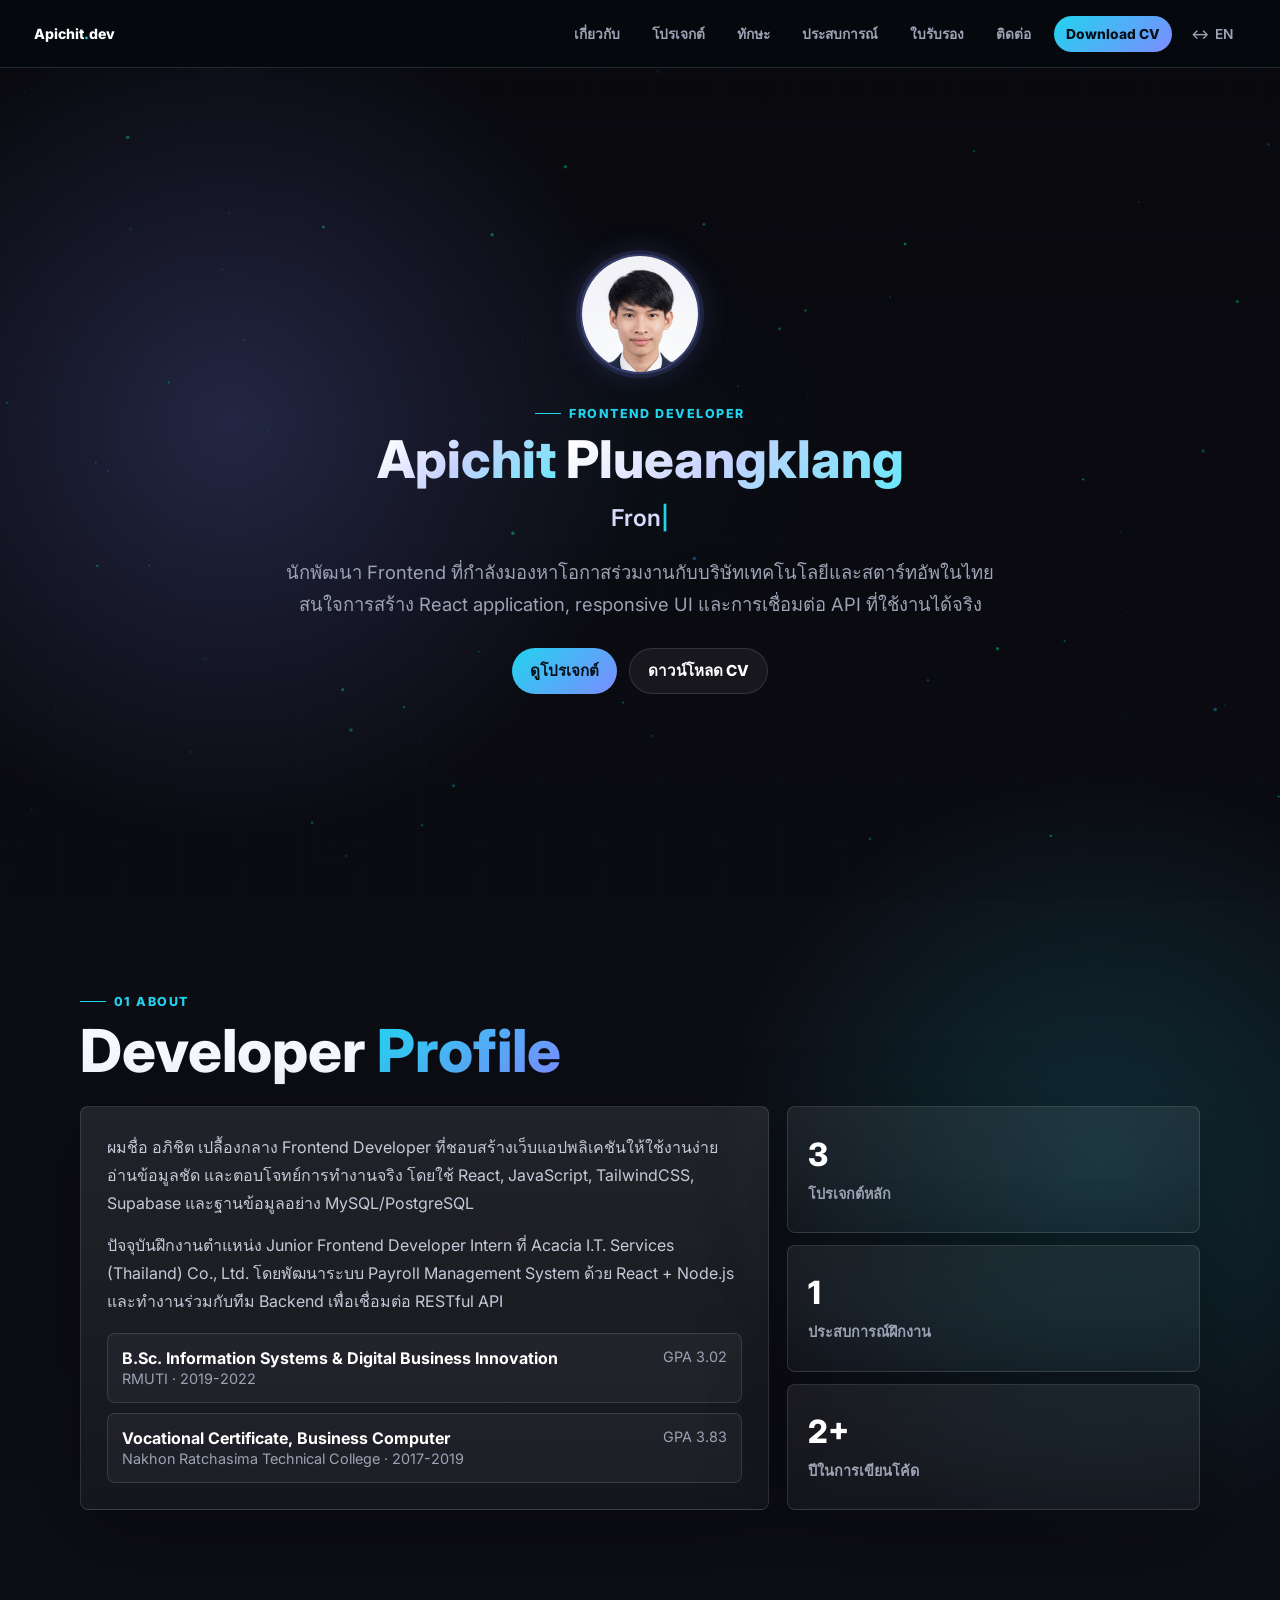
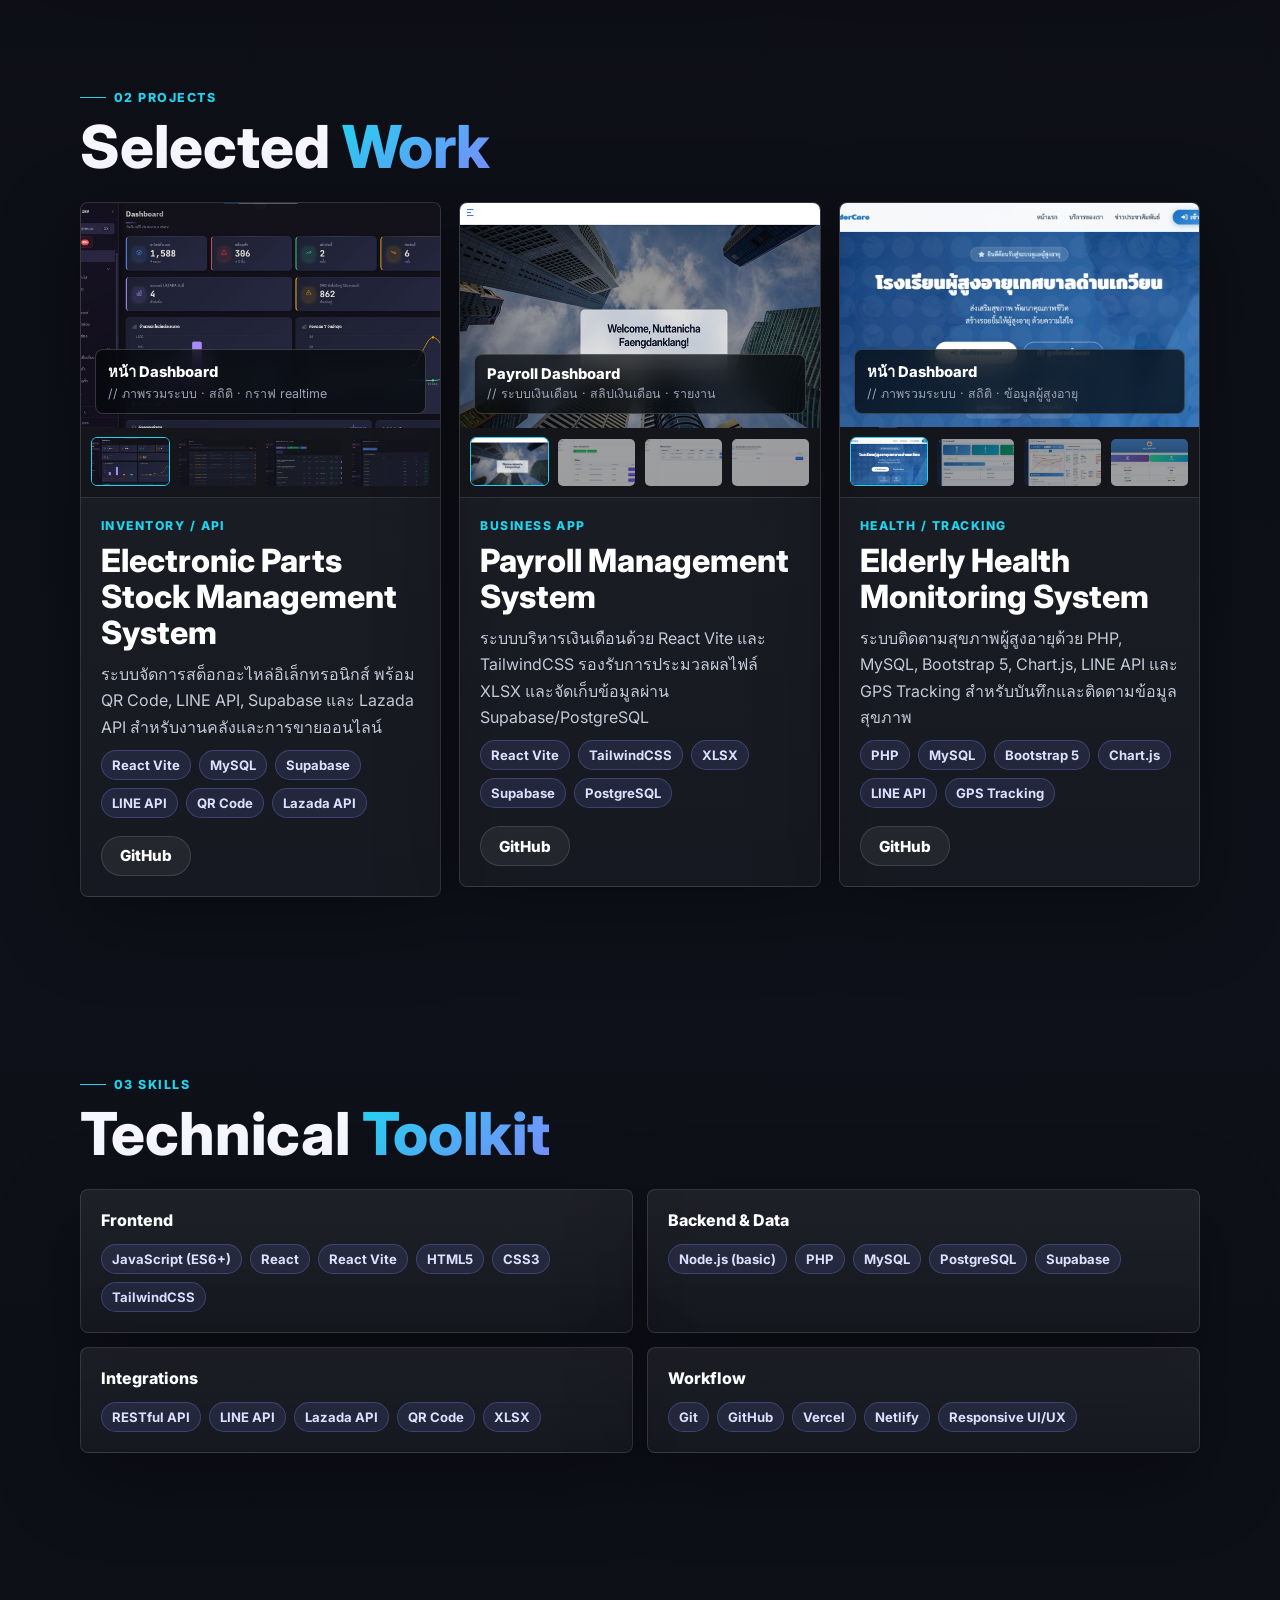
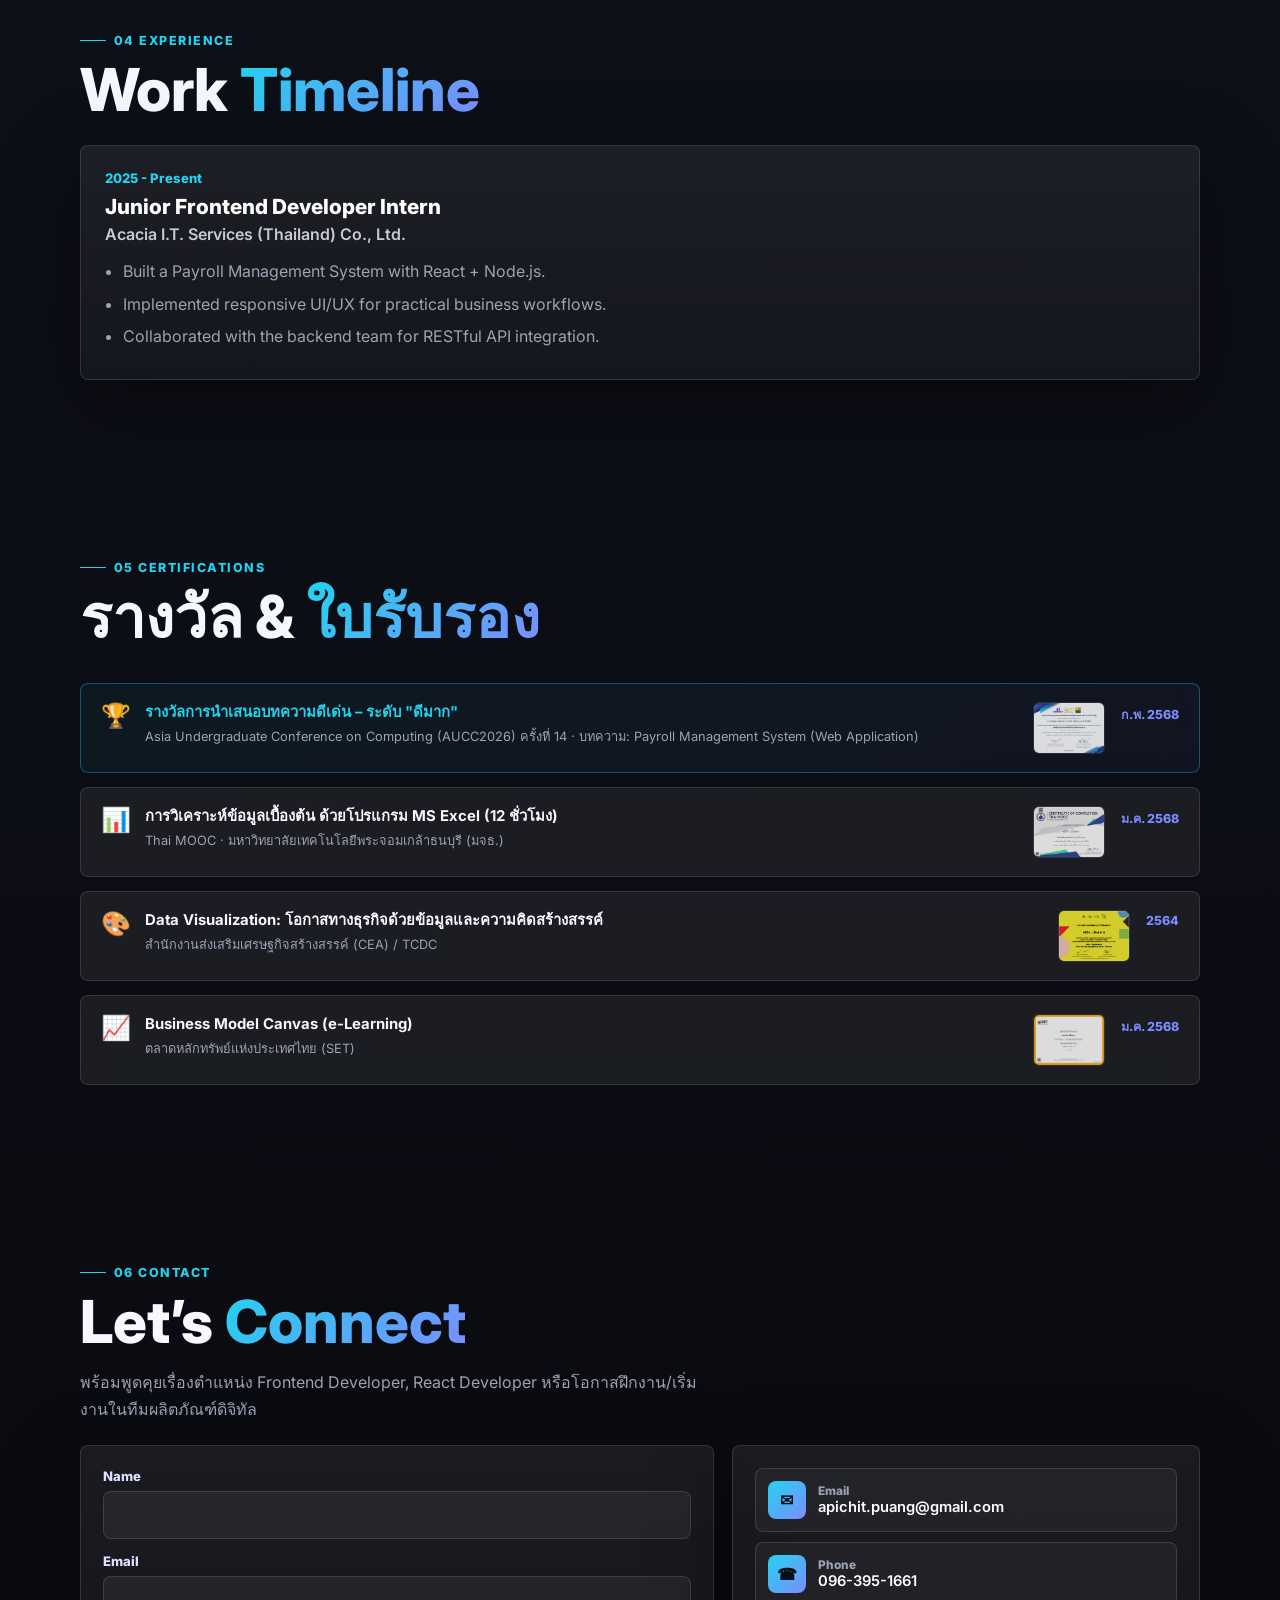
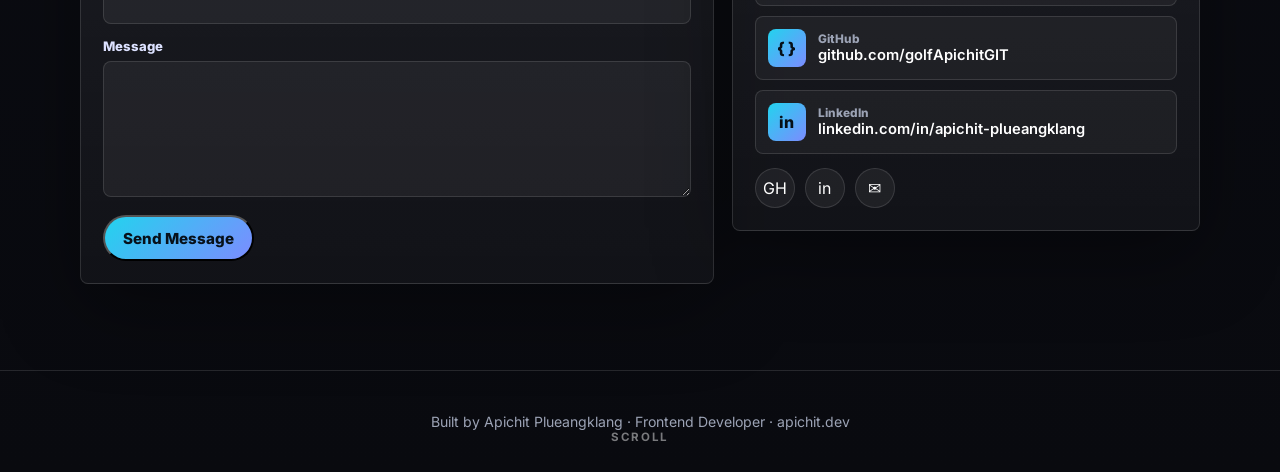
==== commit 4f07d100: "polish: production cleanup, bug fixes, accessibility & SEO Fix gallery thumb selector bug where swit" ====
--- a/index.html
+++ b/index.html
@@ -4,7 +4,22 @@
 <head>
   <meta charset="UTF-8">
   <meta name="viewport" content="width=device-width, initial-scale=1.0">
-  <title>Apichit Plueangklang - Frontend Developer</title>
+  <title>Apichit Plueangklang - Frontend Developer | React, JavaScript, TailwindCSS</title>
+  <meta name="description" content="Portfolio of Apichit Plueangklang, a Frontend Developer specializing in React, JavaScript, TailwindCSS, and Supabase. Building responsive, practical web applications.">
+  <meta name="keywords" content="Frontend Developer, React Developer, JavaScript, TailwindCSS, Supabase, Portfolio, Web Developer, Thailand">
+  <meta name="author" content="Apichit Plueangklang">
+  <meta name="robots" content="index, follow">
+  <!-- Open Graph -->
+  <meta property="og:type" content="website">
+  <meta property="og:title" content="Apichit Plueangklang - Frontend Developer">
+  <meta property="og:description" content="Portfolio of Apichit Plueangklang, a Frontend Developer specializing in React, JavaScript, TailwindCSS, and Supabase.">
+  <meta property="og:image" content="images/profile.jpg">
+  <meta property="og:locale" content="en_US">
+  <!-- Twitter Card -->
+  <meta name="twitter:card" content="summary">
+  <meta name="twitter:title" content="Apichit Plueangklang - Frontend Developer">
+  <meta name="twitter:description" content="Portfolio of Apichit Plueangklang, a Frontend Developer specializing in React, JavaScript, TailwindCSS, and Supabase.">
+  <meta name="twitter:image" content="images/profile.jpg">
   <link rel="preconnect" href="https://fonts.googleapis.com">
   <link rel="preconnect" href="https://fonts.gstatic.com" crossorigin>
   <link href="https://fonts.googleapis.com/css2?family=Inter:wght@400;500;600;700;800&display=swap" rel="stylesheet">
@@ -1058,10 +1073,54 @@
         align-self: flex-end;
       }
     }
+
+    /* Accessibility: Skip link */
+    .skip-link {
+      position: absolute;
+      top: -100%;
+      left: 16px;
+      z-index: 999;
+      padding: 10px 18px;
+      background: var(--color-accent-2);
+      color: #061018;
+      font-weight: 800;
+      border-radius: 8px;
+      transition: top 0.2s ease;
+    }
+    .skip-link:focus {
+      top: 10px;
+    }
+
+    /* Accessibility: Focus-visible */
+    :focus-visible {
+      outline: 2px solid var(--color-accent-2);
+      outline-offset: 2px;
+    }
+    a:focus-visible,
+    button:focus-visible {
+      outline: 2px solid var(--color-accent-2);
+      outline-offset: 2px;
+    }
+
+    /* Reduced motion */
+    @media (prefers-reduced-motion: reduce) {
+      *,
+      *::before,
+      *::after {
+        animation-duration: 0.01ms !important;
+        animation-iteration-count: 1 !important;
+        transition-duration: 0.01ms !important;
+      }
+      html {
+        scroll-behavior: auto;
+      }
+    }
   </style>
 </head>
 
 <body>
+
+  <a href="#about" class="skip-link">Skip to main content</a>
 
   <canvas id="canvas-bg"></canvas>
 
@@ -1176,14 +1235,14 @@
                   </div>
                 </div>
               </div>
-              <div class="gallery-thumbs">
-                <div class="thumb active" onclick="switchSlide(0)"><img class="thumb-img" src="images/stock/1.jpg"
+              <div class="gallery-thumbs" id="thumbs1" role="group" aria-label="Stock Management screenshots">
+                <div class="thumb active" onclick="switchSlide(0)" role="button" tabindex="0" aria-label="Show dashboard screenshot"><img class="thumb-img" src="images/stock/1.jpg"
                     alt="Stock dashboard" loading="lazy"></div>
-                <div class="thumb" onclick="switchSlide(1)"><img class="thumb-img" src="images/stock/2.jpg"
+                <div class="thumb" onclick="switchSlide(1)" role="button" tabindex="0" aria-label="Show stock management screenshot"><img class="thumb-img" src="images/stock/2.jpg"
                     alt="Stock management" loading="lazy"></div>
-                <div class="thumb" onclick="switchSlide(2)"><img class="thumb-img" src="images/stock/3.jpg"
+                <div class="thumb" onclick="switchSlide(2)" role="button" tabindex="0" aria-label="Show stock report screenshot"><img class="thumb-img" src="images/stock/3.jpg"
                     alt="Stock report" loading="lazy"></div>
-                <div class="thumb" onclick="switchSlide(3)"><img class="thumb-img" src="images/stock/4.jpg"
+                <div class="thumb" onclick="switchSlide(3)" role="button" tabindex="0" aria-label="Show stock orders screenshot"><img class="thumb-img" src="images/stock/4.jpg"
                     alt="Stock orders" loading="lazy"></div>
               </div>
             </div>
@@ -1217,14 +1276,14 @@
                     data-en="// Payroll · Payslips · Reports">// ระบบเงินเดือน · สลิปเงินเดือน · รายงาน</div>
                 </div>
               </div>
-              <div class="gallery-thumbs">
-                <div class="thumb active" onclick="switchSlide2(0)"><img class="thumb-img" src="images/payroll/1.png"
+              <div class="gallery-thumbs" id="thumbs2" role="group" aria-label="Payroll Management screenshots">
+                <div class="thumb active" onclick="switchSlide2(0)" role="button" tabindex="0" aria-label="Show payroll dashboard screenshot"><img class="thumb-img" src="images/payroll/1.png"
                     alt="Payroll dashboard" loading="lazy"></div>
-                <div class="thumb" onclick="switchSlide2(1)"><img class="thumb-img" src="images/payroll/2.png"
+                <div class="thumb" onclick="switchSlide2(1)" role="button" tabindex="0" aria-label="Show employee management screenshot"><img class="thumb-img" src="images/payroll/2.png"
                     alt="Employee management" loading="lazy"></div>
-                <div class="thumb" onclick="switchSlide2(2)"><img class="thumb-img" src="images/payroll/3.png"
+                <div class="thumb" onclick="switchSlide2(2)" role="button" tabindex="0" aria-label="Show payroll generation screenshot"><img class="thumb-img" src="images/payroll/3.png"
                     alt="Payroll generation" loading="lazy"></div>
-                <div class="thumb" onclick="switchSlide2(3)"><img class="thumb-img" src="images/payroll/4.png"
+                <div class="thumb" onclick="switchSlide2(3)" role="button" tabindex="0" aria-label="Show payroll reports screenshot"><img class="thumb-img" src="images/payroll/4.png"
                     alt="Payroll reports" loading="lazy"></div>
               </div>
             </div>
@@ -1258,14 +1317,14 @@
                   </div>
                 </div>
               </div>
-              <div class="gallery-thumbs">
-                <div class="thumb active" onclick="switchSlide3(0)"><img class="thumb-img" src="images/elderly/1.jpg"
+              <div class="gallery-thumbs" id="thumbs3" role="group" aria-label="Elderly Health screenshots">
+                <div class="thumb active" onclick="switchSlide3(0)" role="button" tabindex="0" aria-label="Show elderly dashboard screenshot"><img class="thumb-img" src="images/elderly/1.jpg"
                     alt="Elderly dashboard" loading="lazy"></div>
-                <div class="thumb" onclick="switchSlide3(1)"><img class="thumb-img" src="images/elderly/2.jpg"
+                <div class="thumb" onclick="switchSlide3(1)" role="button" tabindex="0" aria-label="Show health records screenshot"><img class="thumb-img" src="images/elderly/2.jpg"
                     alt="Health records" loading="lazy"></div>
-                <div class="thumb" onclick="switchSlide3(2)"><img class="thumb-img" src="images/elderly/3.jpg"
+                <div class="thumb" onclick="switchSlide3(2)" role="button" tabindex="0" aria-label="Show health reports screenshot"><img class="thumb-img" src="images/elderly/3.jpg"
                     alt="Health reports" loading="lazy"></div>
-                <div class="thumb" onclick="switchSlide3(3)"><img class="thumb-img" src="images/elderly/4.jpg"
+                <div class="thumb" onclick="switchSlide3(3)" role="button" tabindex="0" aria-label="Show GPS tracking screenshot"><img class="thumb-img" src="images/elderly/4.jpg"
                     alt="GPS tracking" loading="lazy"></div>
               </div>
             </div>
@@ -1400,8 +1459,7 @@
                 </div>
               </div>
             </div>
-            <!-- CERT IMAGE: replace src below with the path to the AUCC2026 award image -->
-            Example: <img class="cert-thumb" src="images/certs/aucc2026.jpg" alt="AUCC2026 Award">
+            <img class="cert-thumb" src="images/certs/aucc2026.jpg" alt="AUCC2026 Award">
             <div class="cert-year" data-th="ก.พ. 2568" data-en="Feb 2026">
               Feb 2026
             </div>
@@ -1422,8 +1480,7 @@
                 </div>
               </div>
             </div>
-            <!-- CERT IMAGE: replace src below with the path to the Thai MOOC MS Excel certificate image -->
-            Example: <img class="cert-thumb" src="images/certs/thaimooc-excel.jpg" alt="Thai MOOC Certificate">
+            <img class="cert-thumb" src="images/certs/thaimooc-excel.jpg" alt="Thai MOOC Certificate">
             <div class="cert-year" data-th="ม.ค. 2568" data-en="Jan 2025">
               Jan 2025
             </div>
@@ -1444,9 +1501,7 @@
                 </div>
               </div>
             </div>
-            <!-- CERT IMAGE: replace src below with the path to the CEA/TCDC Data Visualization certificate image -->
-            Example: <img class="cert-thumb" src="images/certs/cea-dataviz.jpg"
-              alt="CEA Data Visualization Certificate">
+            <img class="cert-thumb" src="images/certs/cea-dataviz.jpg" alt="CEA Data Visualization Certificate">
             <div class="cert-year" data-th="2564" data-en="2021">
               2021
             </div>
@@ -1467,8 +1522,7 @@
                 </div>
               </div>
             </div>
-            <!-- CERT IMAGE: replace src below with the path to the SET Business Model Canvas certificate image -->
-            Example: <img class="cert-thumb" src="images/certs/set-bmc.jpg" alt="SET Business Model Canvas Certificate">
+            <img class="cert-thumb" src="images/certs/set-bmc.jpg" alt="SET Business Model Canvas Certificate">
             <div class="cert-year" data-th="ม.ค. 2568" data-en="Jan 2025">
               Jan 2025
             </div>
@@ -1491,15 +1545,20 @@
             <form id="contactForm" onsubmit="handleContactSubmit(event)">
               <div class="form-group">
                 <label for="name" class="form-label" data-th="Name" data-en="Name">Name</label>
-                <input type="text" id="name" name="name" class="form-input" required>
+                <input type="text" id="name" name="name" class="form-input" required maxlength="100" autocomplete="name">
               </div>
               <div class="form-group">
                 <label for="email" class="form-label">Email</label>
-                <input type="email" id="email" name="email" class="form-input" required>
+                <input type="email" id="email" name="email" class="form-input" required maxlength="100" autocomplete="email">
               </div>
               <div class="form-group">
                 <label for="message" class="form-label" data-th="Message" data-en="Message">Message</label>
-                <textarea id="message" name="message" class="form-textarea" rows="5" required></textarea>
+                <textarea id="message" name="message" class="form-textarea" rows="5" required maxlength="2000"></textarea>
+              </div>
+              <!-- Honeypot: hidden from humans, bots will fill it -->
+              <div style="position:absolute;left:-9999px;opacity:0;height:0;width:0;overflow:hidden;" aria-hidden="true">
+                <label for="website">Website</label>
+                <input type="text" id="website" name="website" tabindex="-1" autocomplete="off">
               </div>
               <button type="submit" class="btn-primary" data-th="Send Message" data-en="Send Message">Send
                 Message</button>
